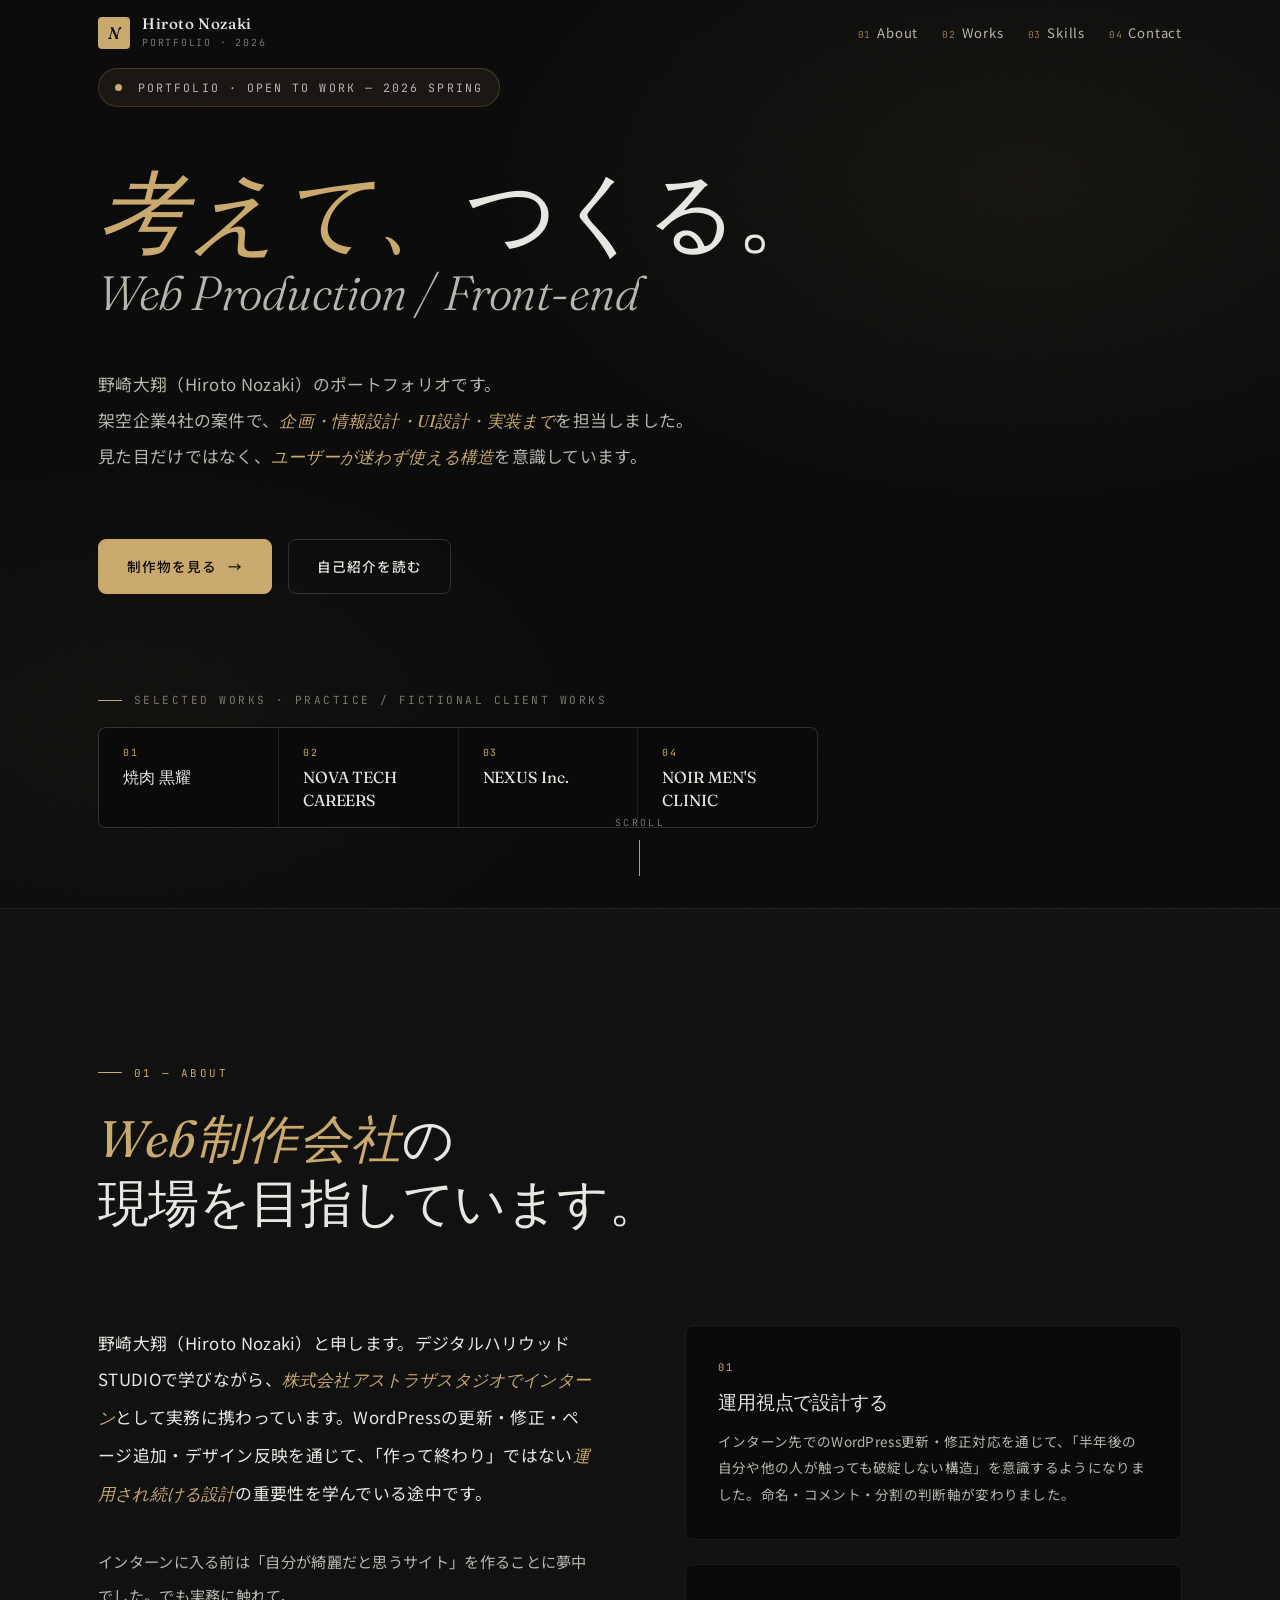
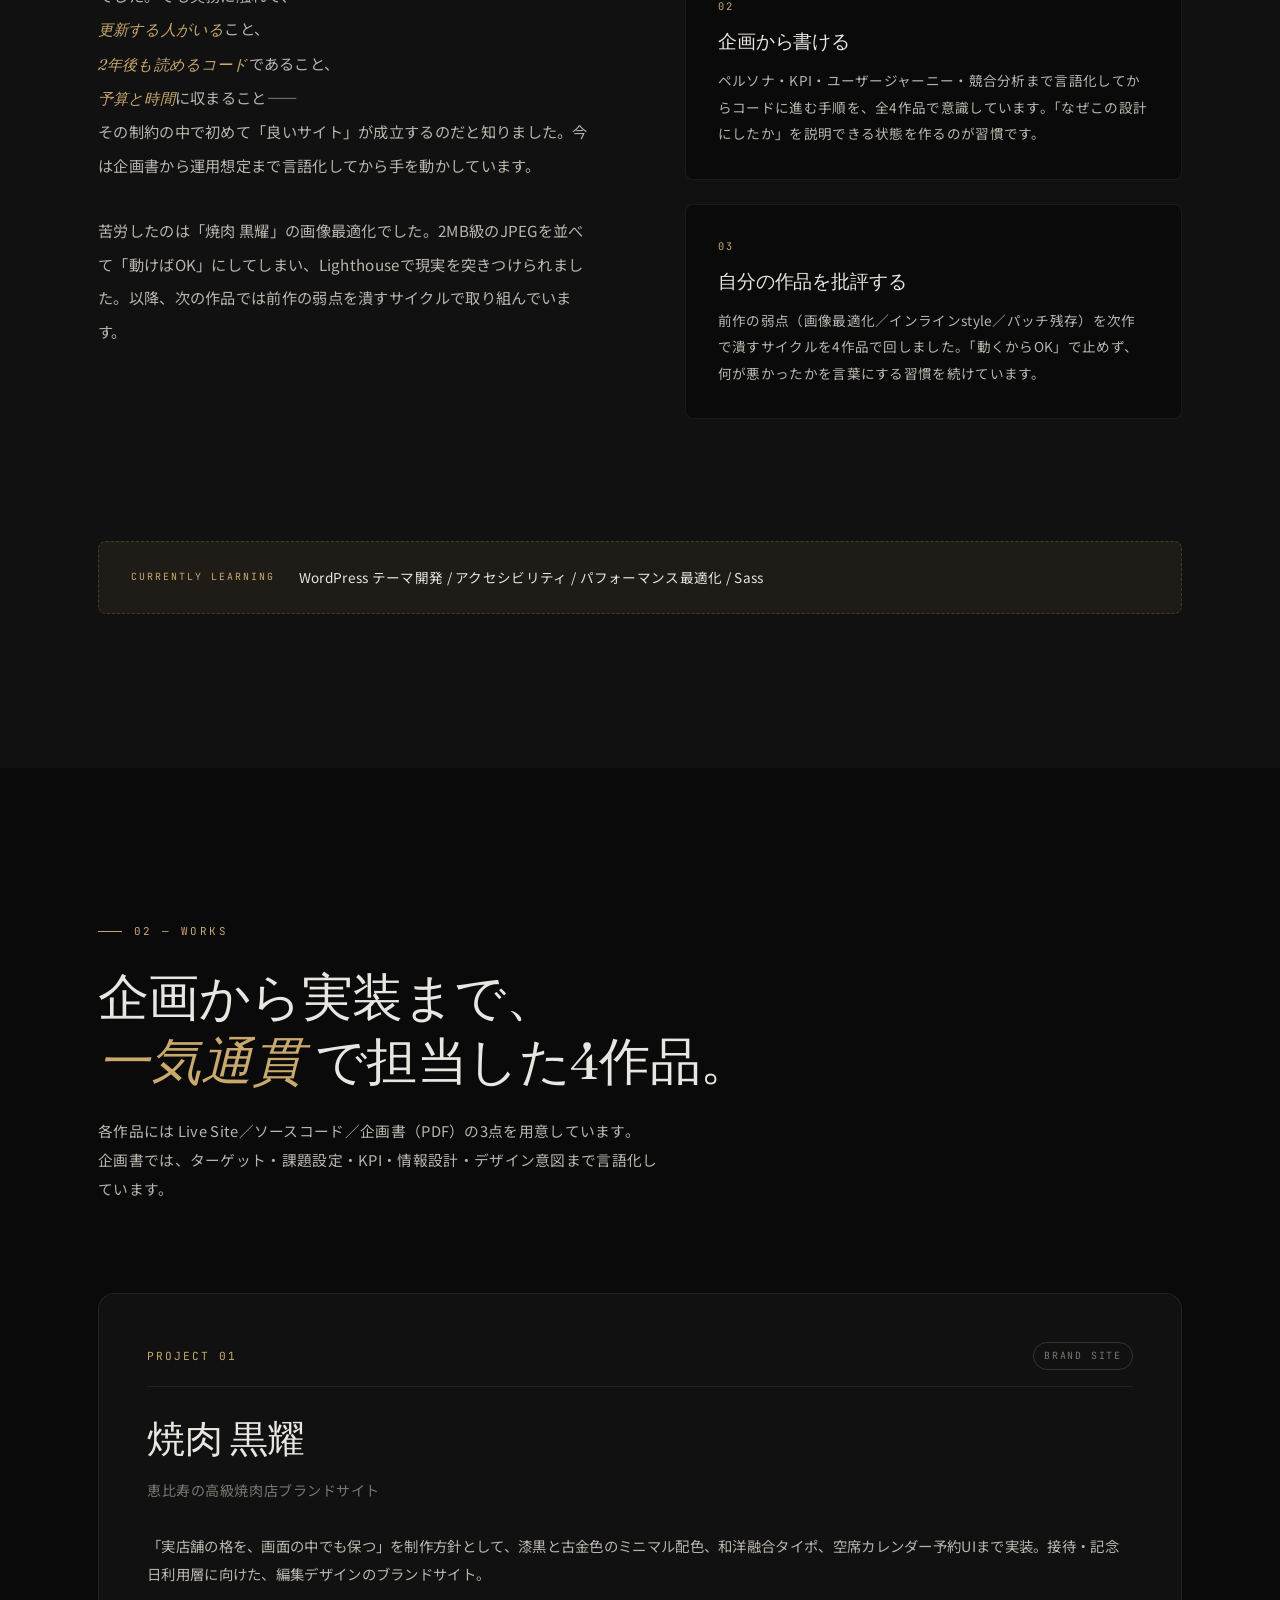
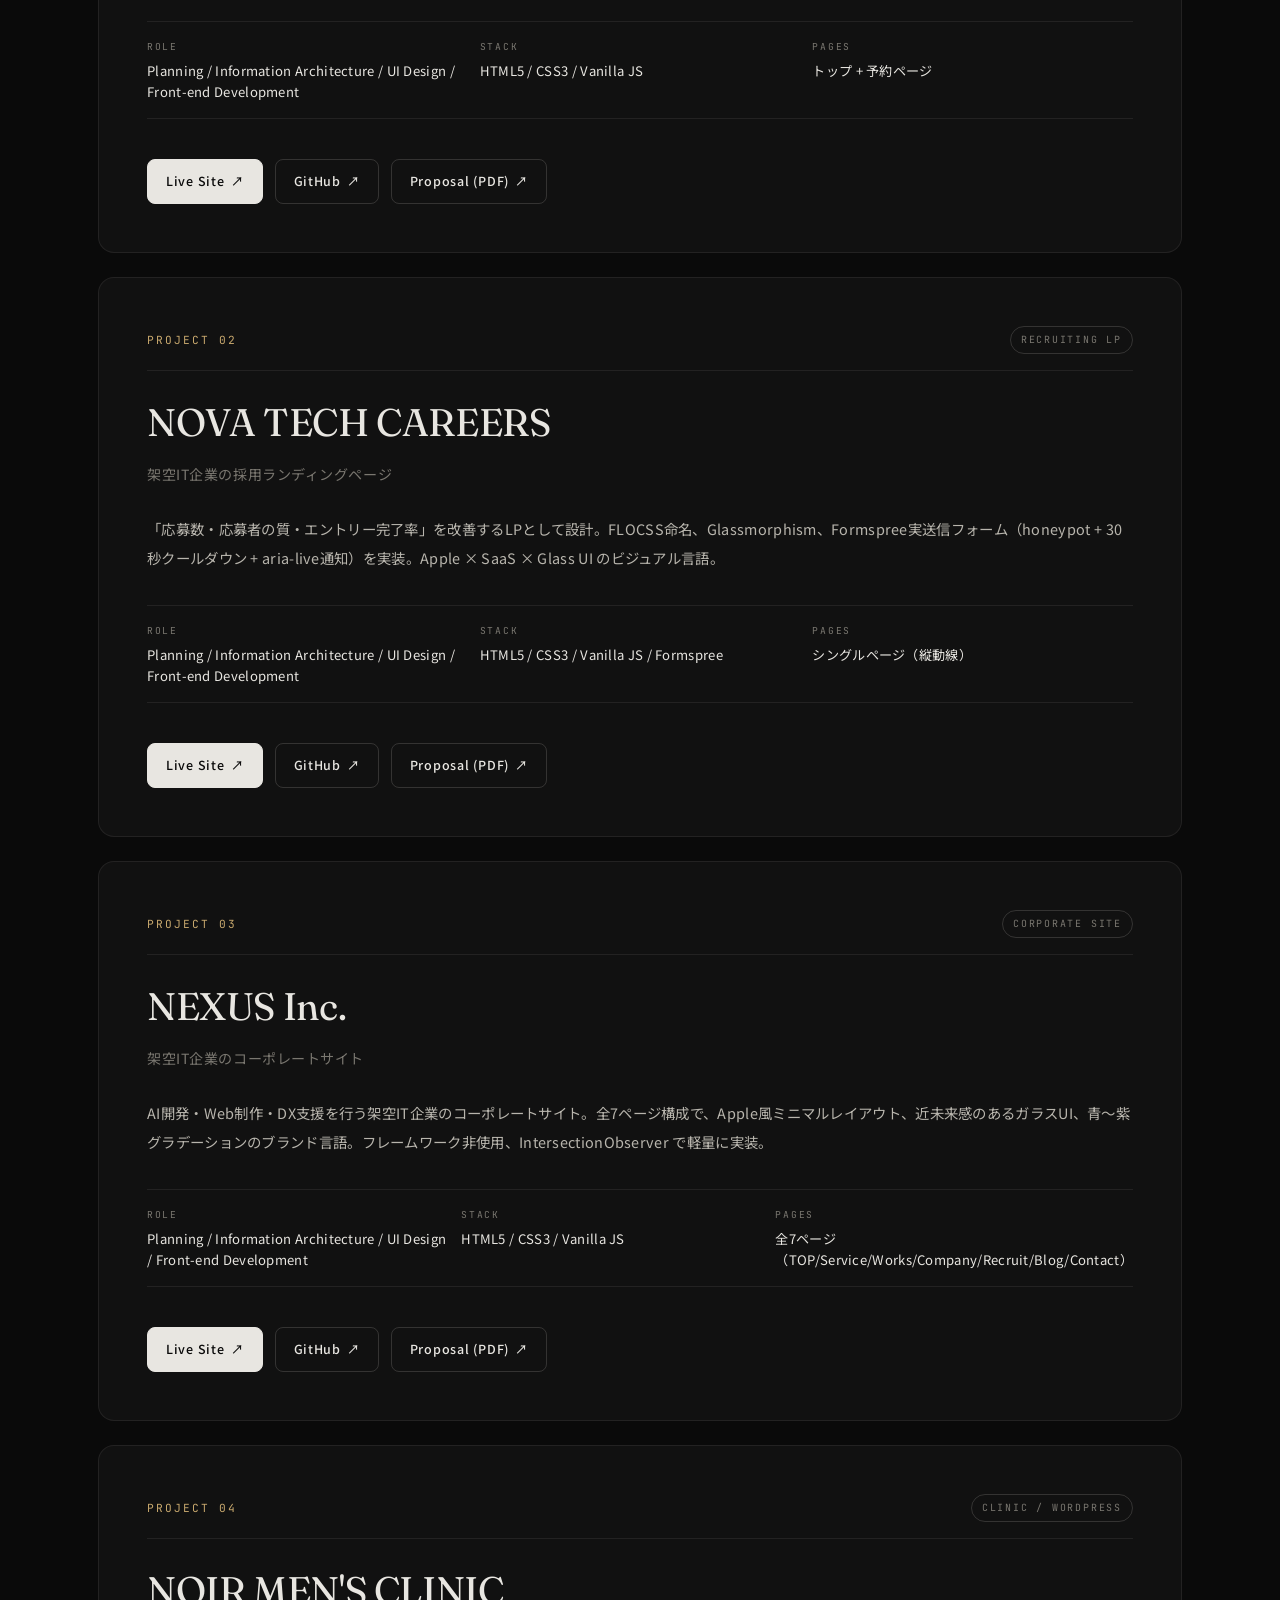
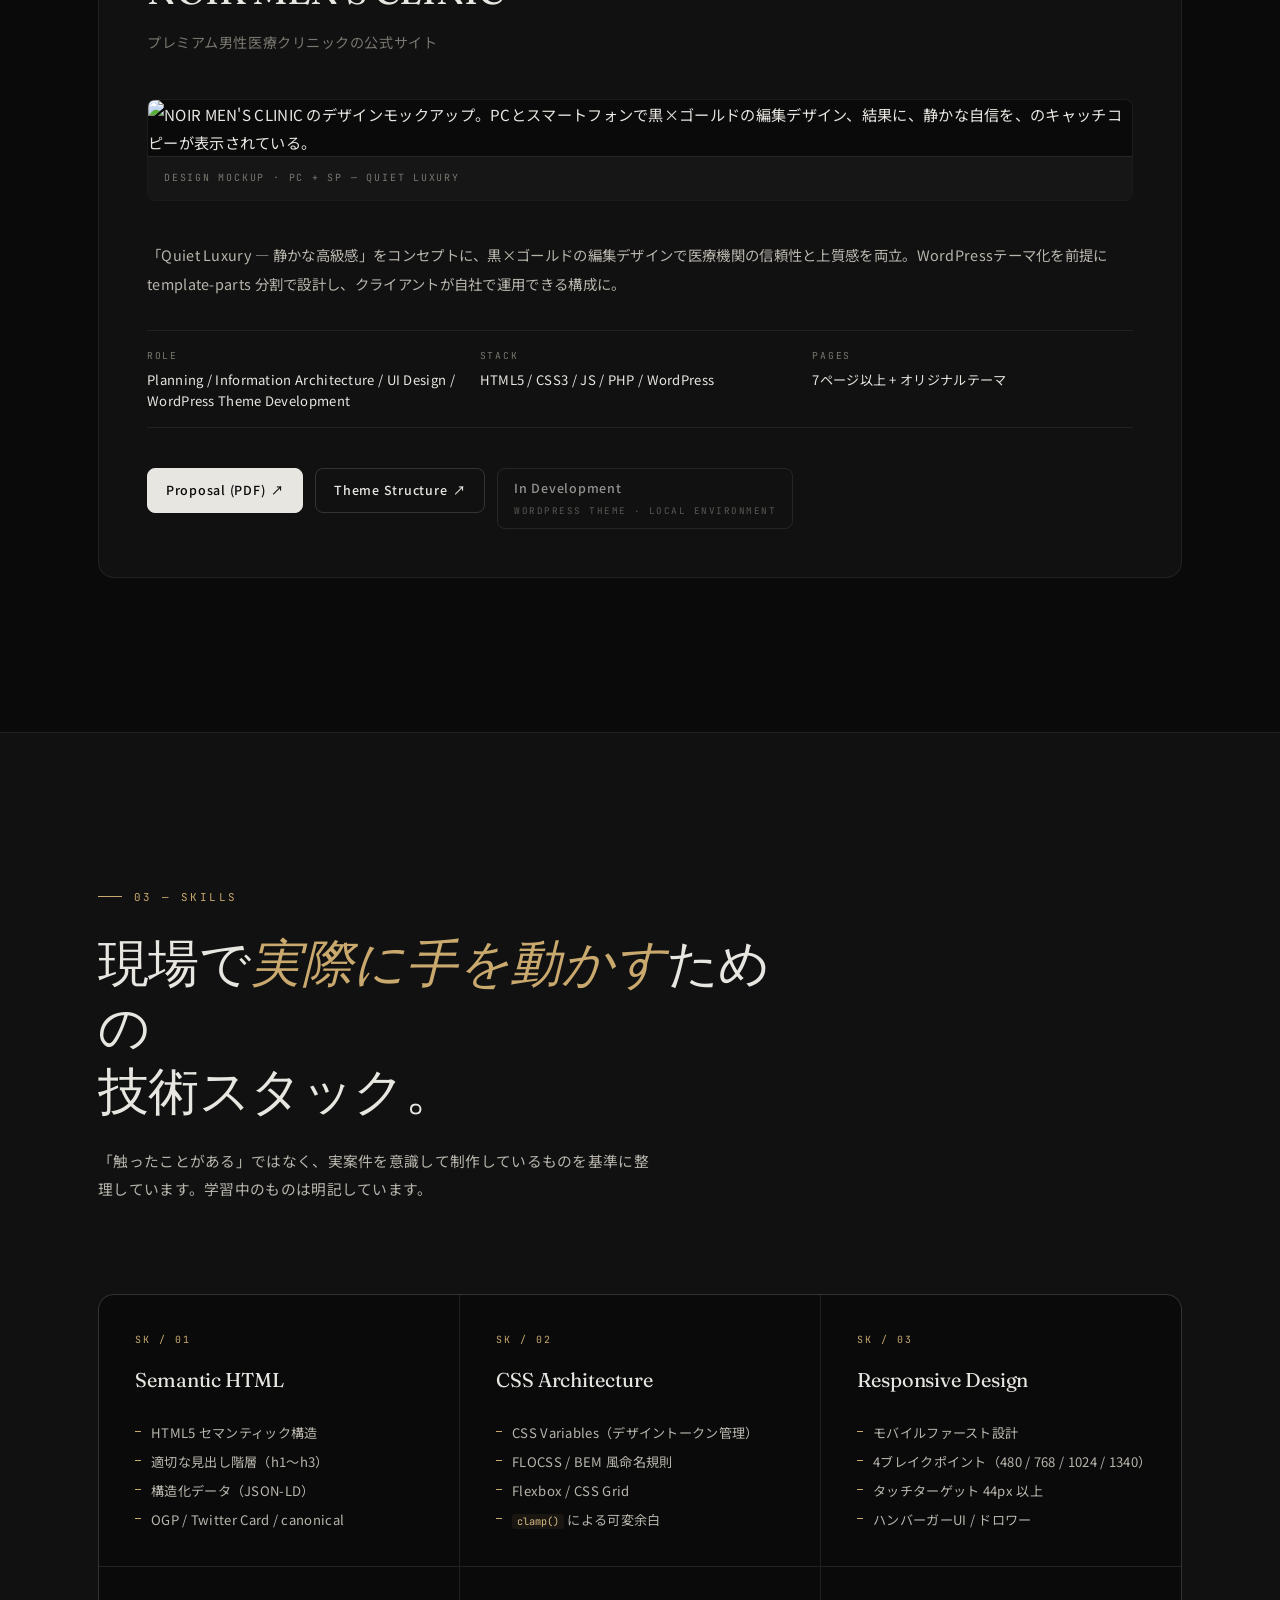
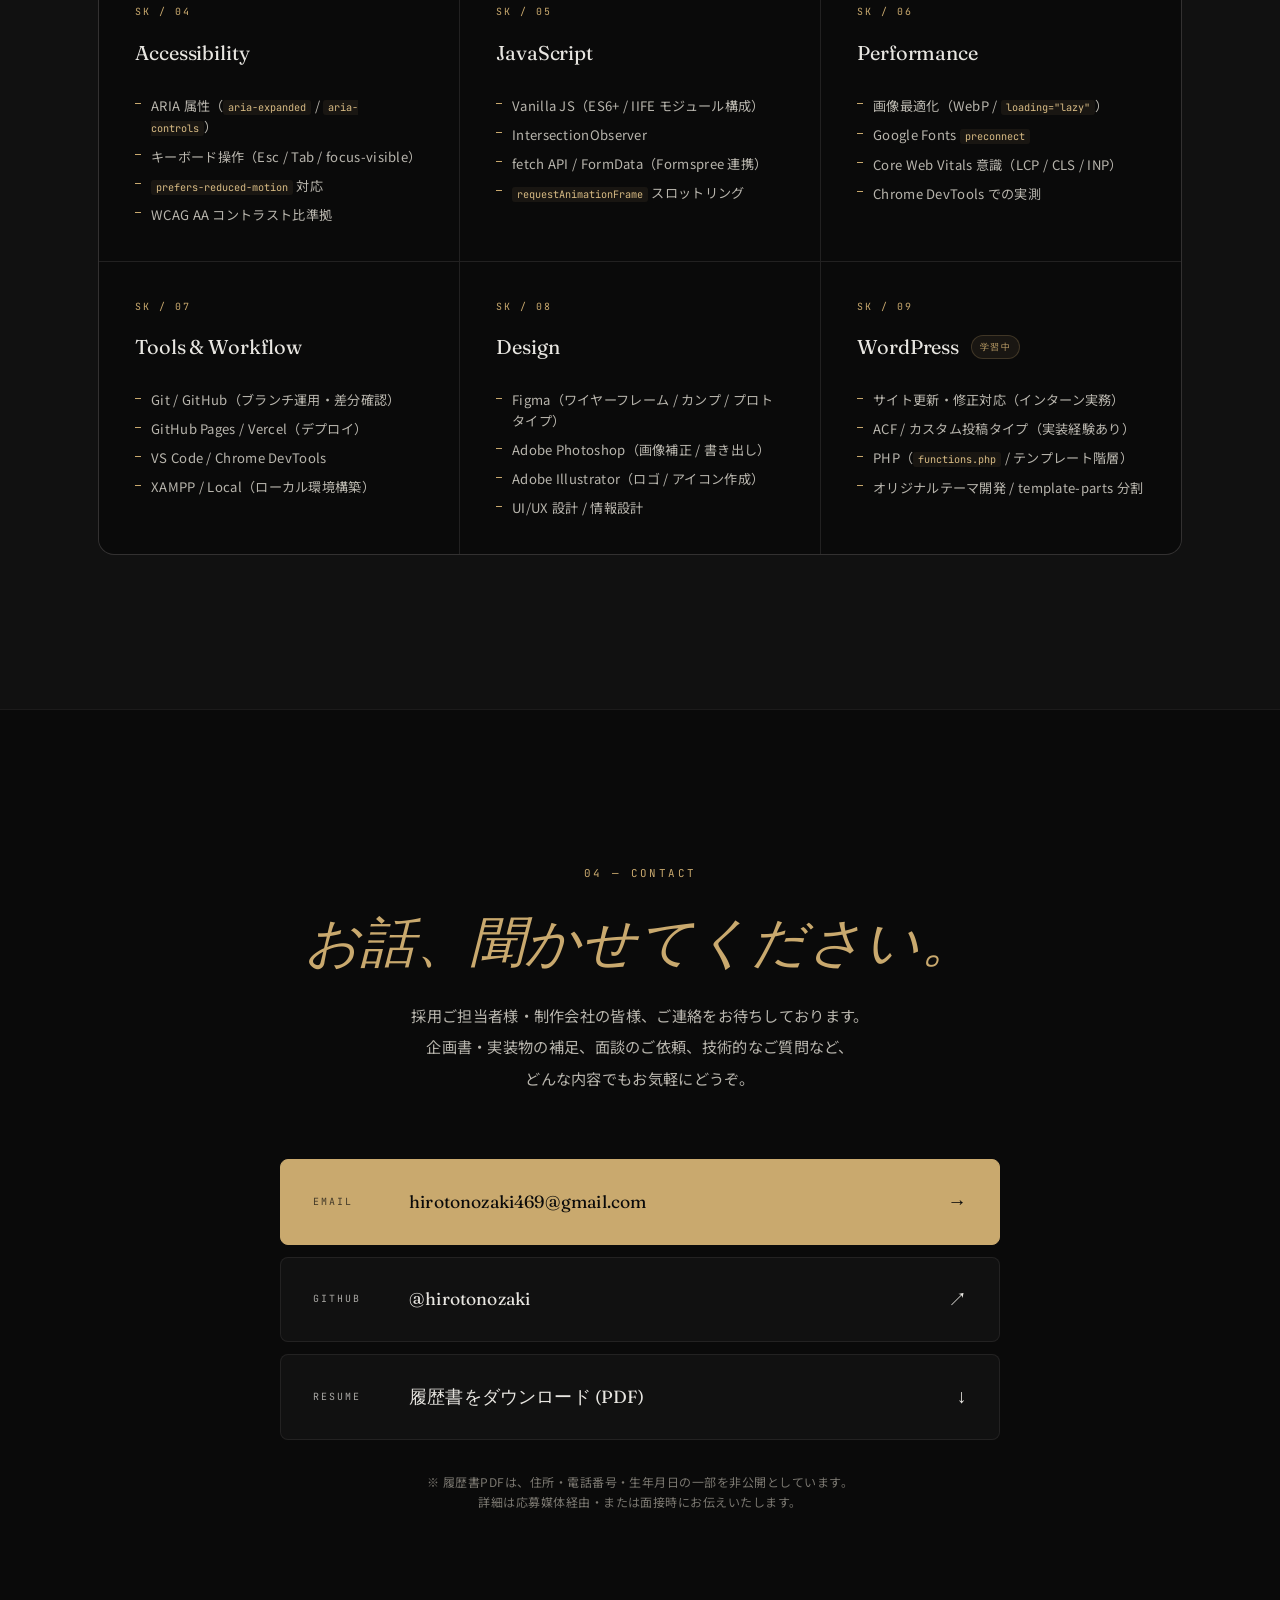
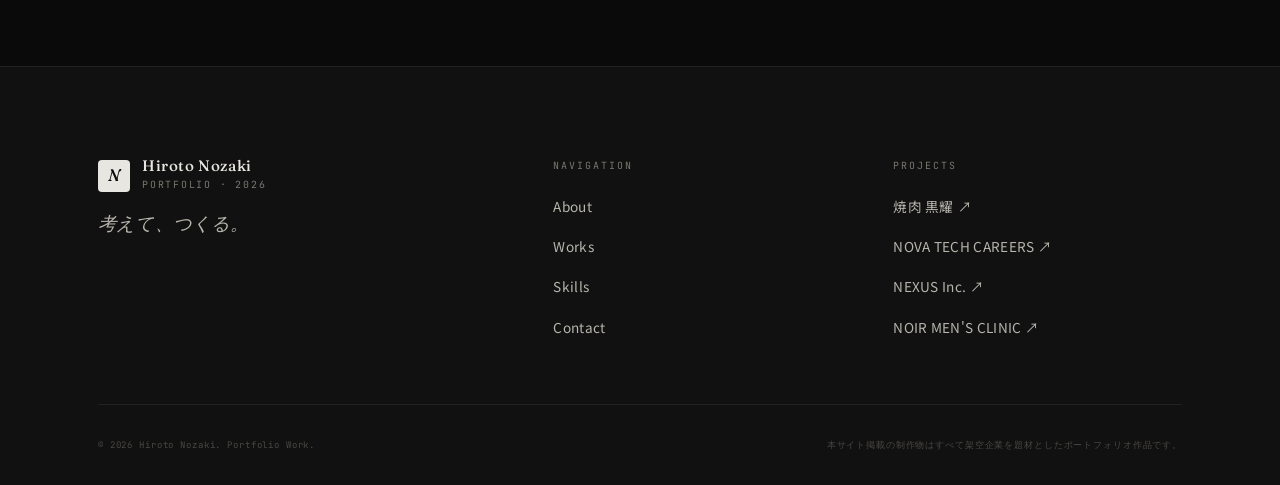
==== index.html @ f47bb2b7 "Add files via upload" ====
<!DOCTYPE html>
<html lang="ja">
<head>
  <meta charset="UTF-8">
  <meta name="viewport" content="width=device-width, initial-scale=1.0">
  <meta name="format-detection" content="telephone=no">
  <meta name="color-scheme" content="dark">

  <!-- ============================================================
       SEO
       ============================================================ -->
  <title>Hiroto Nozaki — Portfolio | Web Production / Front-end</title>
  <meta name="description" content="野崎大翔（Hiroto Nozaki）のポートフォリオサイト。Web制作・フロントエンド実装・UI/UX設計を担当。架空案件4本（焼肉 黒耀／NOVA TECH CAREERS／NEXUS Inc./NOIR MEN'S CLINIC）の企画書と実装をご覧いただけます。">
  <meta name="theme-color" content="#0a0a0a">
  <meta name="robots" content="index,follow">

  <!-- OGP -->
  <meta property="og:type" content="website">
  <meta property="og:url" content="https://hirotonozaki.github.io/">
  <meta property="og:title" content="Hiroto Nozaki — Portfolio">
  <meta property="og:description" content="架空企業4社の案件で、企画・情報設計・UIデザイン・実装まで担当したポートフォリオ。Web制作・フロントエンド職を目指しています。">
  <meta property="og:site_name" content="Hiroto Nozaki Portfolio">
  <meta property="og:locale" content="ja_JP">
  <meta property="og:image" content="https://hirotonozaki.github.io/assets/images/ogp.png">
  <meta property="og:image:secure_url" content="https://hirotonozaki.github.io/assets/images/ogp.png">
  <meta property="og:image:type" content="image/png">
  <meta property="og:image:width" content="1200">
  <meta property="og:image:height" content="630">
  <meta property="og:image:alt" content="Hiroto Nozaki — Portfolio. 考えて、つくる。Web Production / Front-end.">

  <!-- Twitter -->
  <meta name="twitter:card" content="summary_large_image">
  <meta name="twitter:title" content="Hiroto Nozaki — Portfolio">
  <meta name="twitter:description" content="架空企業4社の案件で、企画・情報設計・UIデザイン・実装まで担当したポートフォリオ。">
  <meta name="twitter:image" content="https://hirotonozaki.github.io/assets/images/ogp.png">
  <meta name="twitter:image:alt" content="Hiroto Nozaki — Portfolio. 考えて、つくる。">

  <!-- Canonical -->
  <link rel="canonical" href="https://hirotonozaki.github.io/">

  <!-- Favicon (inline SVG) -->
  <link rel="icon" type="image/svg+xml" href="data:image/svg+xml,%3Csvg xmlns='http://www.w3.org/2000/svg' viewBox='0 0 32 32'%3E%3Crect width='32' height='32' rx='6' fill='%230a0a0a'/%3E%3Ctext x='16' y='22' font-family='serif' font-size='18' font-style='italic' fill='%23c9a96e' text-anchor='middle'%3EN%3C/text%3E%3C/svg%3E">

  <!-- Fonts: Fraunces(display, variable serif) + Noto Sans JP(body) + JetBrains Mono(mono) -->
  <link rel="preconnect" href="https://fonts.googleapis.com">
  <link rel="preconnect" href="https://fonts.gstatic.com" crossorigin>
  <link href="https://fonts.googleapis.com/css2?family=Fraunces:ital,opsz,wght@0,9..144,300..600;1,9..144,300..500&family=Noto+Sans+JP:wght@400;500;700&family=JetBrains+Mono:wght@400;500&display=swap" rel="stylesheet">

  <!-- Stylesheet -->
  <link rel="stylesheet" href="./css/style.css">

  <!-- JS が無効/失敗した場合のフォールバック: reveal を即表示 -->
  <noscript>
    <style>[data-reveal]{opacity:1!important;transform:none!important;}</style>
  </noscript>

  <!-- 構造化データ (Person) -->
  <script type="application/ld+json">
  {
    "@context": "https://schema.org",
    "@type": "Person",
    "name": "野崎大翔",
    "alternateName": "Hiroto Nozaki",
    "jobTitle": "Web Production / Front-end Developer",
    "url": "https://hirotonozaki.github.io/",
    "sameAs": ["https://github.com/hirotonozaki"],
    "knowsAbout": ["HTML", "CSS", "JavaScript", "WordPress", "UI/UX Design", "Web Production"]
  }
  </script>
</head>
<body>

  <!-- スキップリンク -->
  <a class="c-skip-link" href="#main">本文へスキップ</a>

  <!-- ============================================================
       HEADER
       ============================================================ -->
  <header class="l-header" id="header">
    <div class="l-header__inner">
      <a class="c-logo" href="#hero" aria-label="トップへ">
        <span class="c-logo__mark" aria-hidden="true">N</span>
        <span class="c-logo__text">
          <span class="c-logo__name">Hiroto Nozaki</span>
          <span class="c-logo__role">Portfolio · 2026</span>
        </span>
      </a>

      <nav class="l-header__nav" aria-label="グローバルナビゲーション" id="globalNav">
        <ul class="c-nav">
          <li><a href="#about" class="c-nav__link"><span class="c-nav__num">01</span>About</a></li>
          <li><a href="#works" class="c-nav__link"><span class="c-nav__num">02</span>Works</a></li>
          <li><a href="#skills" class="c-nav__link"><span class="c-nav__num">03</span>Skills</a></li>
          <li><a href="#contact" class="c-nav__link"><span class="c-nav__num">04</span>Contact</a></li>
        </ul>
      </nav>

      <button type="button" class="c-burger" id="burger" aria-controls="globalNav" aria-expanded="false" aria-label="メニューを開く">
        <span class="c-burger__line"></span>
        <span class="c-burger__line"></span>
      </button>
    </div>
  </header>

  <main id="main">

    <!-- ============================================================
         HERO
         ============================================================ -->
    <section class="p-hero" id="hero" aria-labelledby="heroHeading">
      <div class="p-hero__bg" aria-hidden="true">
        <div class="p-hero__noise"></div>
      </div>

      <div class="l-container p-hero__inner">
        <p class="p-hero__eyebrow" data-reveal>
          <span class="c-pulse" aria-hidden="true"></span>
          Portfolio · Open to Work — 2026 Spring
        </p>

        <h1 class="p-hero__heading" id="heroHeading">
          <span class="p-hero__line" data-reveal data-reveal-delay="1">
            <em>考えて、</em>つくる。
          </span>
          <span class="p-hero__line p-hero__line--sub" data-reveal data-reveal-delay="2">
            Web Production / Front-end
          </span>
        </h1>

        <p class="p-hero__lead" data-reveal data-reveal-delay="3">
          野崎大翔（Hiroto Nozaki）のポートフォリオです。<br>
          架空企業4社の案件で、<em>企画・情報設計・UI設計・実装まで</em>を担当しました。<br>
          見た目だけではなく、<em>ユーザーが迷わず使える構造</em>を意識しています。
        </p>

        <div class="p-hero__cta" data-reveal data-reveal-delay="4">
          <a href="#works" class="c-btn c-btn--primary">
            制作物を見る
            <span class="c-btn__arrow" aria-hidden="true">→</span>
          </a>
          <a href="#about" class="c-btn c-btn--ghost">
            自己紹介を読む
          </a>
        </div>

        <dl class="p-hero__selected" data-reveal data-reveal-delay="5" aria-label="Selected Works">
          <p class="p-hero__selected-label">
            <span class="p-hero__selected-label-line" aria-hidden="true"></span>
            Selected Works · Practice / Fictional Client Works
          </p>
          <div class="p-hero__selected-list">
            <div class="p-hero__selected-item">
              <dt>01</dt><dd>焼肉 黒耀</dd>
            </div>
            <div class="p-hero__selected-item">
              <dt>02</dt><dd>NOVA TECH CAREERS</dd>
            </div>
            <div class="p-hero__selected-item">
              <dt>03</dt><dd>NEXUS Inc.</dd>
            </div>
            <div class="p-hero__selected-item">
              <dt>04</dt><dd>NOIR MEN'S CLINIC</dd>
            </div>
          </div>
        </dl>
      </div>

      <a href="#about" class="p-hero__scroll" aria-label="次のセクションへスクロール">
        <span class="p-hero__scroll-text">Scroll</span>
        <span class="p-hero__scroll-line" aria-hidden="true"></span>
      </a>
    </section>


    <!-- ============================================================
         ABOUT
         ============================================================ -->
    <section class="p-section p-about" id="about" aria-labelledby="aboutHeading">
      <div class="l-container">
        <header class="c-section-head" data-reveal>
          <p class="c-section-head__label">01 — About</p>
          <h2 class="c-section-head__title" id="aboutHeading">
            <em>Web制作会社</em>の<br>現場を目指しています。
          </h2>
        </header>

        <div class="p-about__grid">
          <div class="p-about__lead" data-reveal>
            <p>
              野崎大翔（Hiroto Nozaki）と申します。デジタルハリウッドSTUDIOで学びながら、<em>株式会社アストラザスタジオでインターン</em>として実務に携わっています。WordPressの更新・修正・ページ追加・デザイン反映を通じて、「作って終わり」ではない<em>運用され続ける設計</em>の重要性を学んでいる途中です。
            </p>
            <p>
              インターンに入る前は「自分が綺麗だと思うサイト」を作ることに夢中でした。でも実務に触れて、<br>
              <em>更新する人がいる</em>こと、<br>
              <em>2年後も読めるコード</em>であること、<br>
              <em>予算と時間</em>に収まること——<br>
              その制約の中で初めて「良いサイト」が成立するのだと知りました。今は企画書から運用想定まで言語化してから手を動かしています。
            </p>
            <p>
              苦労したのは「焼肉 黒耀」の画像最適化でした。2MB級のJPEGを並べて「動けばOK」にしてしまい、Lighthouseで現実を突きつけられました。以降、次の作品では前作の弱点を潰すサイクルで取り組んでいます。
            </p>
          </div>

          <ul class="p-about__strengths" aria-label="3つの強み">
            <li class="p-about__strength" data-reveal data-reveal-delay="1">
              <p class="p-about__strength-num">01</p>
              <h3 class="p-about__strength-title">運用視点で設計する</h3>
              <p class="p-about__strength-body">インターン先でのWordPress更新・修正対応を通じて、「半年後の自分や他の人が触っても破綻しない構造」を意識するようになりました。命名・コメント・分割の判断軸が変わりました。</p>
            </li>
            <li class="p-about__strength" data-reveal data-reveal-delay="2">
              <p class="p-about__strength-num">02</p>
              <h3 class="p-about__strength-title">企画から書ける</h3>
              <p class="p-about__strength-body">ペルソナ・KPI・ユーザージャーニー・競合分析まで言語化してからコードに進む手順を、全4作品で意識しています。「なぜこの設計にしたか」を説明できる状態を作るのが習慣です。</p>
            </li>
            <li class="p-about__strength" data-reveal data-reveal-delay="3">
              <p class="p-about__strength-num">03</p>
              <h3 class="p-about__strength-title">自分の作品を批評する</h3>
              <p class="p-about__strength-body">前作の弱点（画像最適化／インラインstyle／パッチ残存）を次作で潰すサイクルを4作品で回しました。「動くからOK」で止めず、何が悪かったかを言葉にする習慣を続けています。</p>
            </li>
          </ul>

          <p class="p-about__learning" data-reveal data-reveal-delay="4">
            <span class="p-about__learning-label">Currently Learning</span>
            <span class="p-about__learning-body">WordPress テーマ開発 / アクセシビリティ / パフォーマンス最適化 / Sass</span>
          </p>
        </div>
      </div>
    </section>


    <!-- ============================================================
         WORKS
         ============================================================ -->
    <section class="p-section p-works" id="works" aria-labelledby="worksHeading">
      <div class="l-container">
        <header class="c-section-head" data-reveal>
          <p class="c-section-head__label">02 — Works</p>
          <h2 class="c-section-head__title" id="worksHeading">
            企画から実装まで、<br><em>一気通貫</em> で担当した4作品。
          </h2>
          <p class="c-section-head__desc">
            各作品には Live Site／ソースコード／企画書（PDF）の3点を用意しています。
            企画書では、ターゲット・課題設定・KPI・情報設計・デザイン意図まで言語化しています。
          </p>
        </header>

        <ul class="p-works__list">

          <!-- 作品 01 -->
          <li class="p-works__item" data-reveal>
            <article class="c-work">
              <div class="c-work__head">
                <p class="c-work__num">Project 01</p>
                <span class="c-work__category">Brand Site</span>
              </div>
              <h3 class="c-work__title">焼肉 黒耀</h3>
              <p class="c-work__subtitle">恵比寿の高級焼肉店ブランドサイト</p>
              <p class="c-work__body">
                「実店舗の格を、画面の中でも保つ」を制作方針として、漆黒と古金色のミニマル配色、和洋融合タイポ、空席カレンダー予約UIまで実装。接待・記念日利用層に向けた、編集デザインのブランドサイト。
              </p>
              <dl class="c-work__meta">
                <div><dt>Role</dt><dd>Planning / Information Architecture / UI Design / Front-end Development</dd></div>
                <div><dt>Stack</dt><dd>HTML5 / CSS3 / Vanilla JS</dd></div>
                <div><dt>Pages</dt><dd>トップ + 予約ページ</dd></div>
              </dl>
              <ul class="c-work__links">
                <li><a href="https://hirotonozaki.github.io/yakiniku-kokuyou/" class="c-work__link c-work__link--primary" target="_blank" rel="noopener noreferrer">Live Site<span aria-hidden="true">↗</span></a></li>
                <li><a href="https://github.com/hirotonozaki/yakiniku-kokuyou" class="c-work__link" target="_blank" rel="noopener noreferrer">GitHub<span aria-hidden="true">↗</span></a></li>
                <li><a href="./assets/pdf/yakiniku-kokuyou-proposal.pdf" class="c-work__link" target="_blank" rel="noopener noreferrer">Proposal (PDF)<span aria-hidden="true">↗</span></a></li>
              </ul>
            </article>
          </li>

          <!-- 作品 02 -->
          <li class="p-works__item" data-reveal data-reveal-delay="1">
            <article class="c-work">
              <div class="c-work__head">
                <p class="c-work__num">Project 02</p>
                <span class="c-work__category">Recruiting LP</span>
              </div>
              <h3 class="c-work__title">NOVA TECH CAREERS</h3>
              <p class="c-work__subtitle">架空IT企業の採用ランディングページ</p>
              <p class="c-work__body">
                「応募数・応募者の質・エントリー完了率」を改善するLPとして設計。FLOCSS命名、Glassmorphism、Formspree実送信フォーム（honeypot + 30秒クールダウン + aria-live通知）を実装。Apple × SaaS × Glass UI のビジュアル言語。
              </p>
              <dl class="c-work__meta">
                <div><dt>Role</dt><dd>Planning / Information Architecture / UI Design / Front-end Development</dd></div>
                <div><dt>Stack</dt><dd>HTML5 / CSS3 / Vanilla JS / Formspree</dd></div>
                <div><dt>Pages</dt><dd>シングルページ（縦動線）</dd></div>
              </dl>
              <ul class="c-work__links">
                <li><a href="https://hirotonozaki.github.io/nova-tech-careers/" class="c-work__link c-work__link--primary" target="_blank" rel="noopener noreferrer">Live Site<span aria-hidden="true">↗</span></a></li>
                <li><a href="https://github.com/hirotonozaki/nova-tech-careers" class="c-work__link" target="_blank" rel="noopener noreferrer">GitHub<span aria-hidden="true">↗</span></a></li>
                <li><a href="./assets/pdf/nova-tech-careers-proposal.pdf" class="c-work__link" target="_blank" rel="noopener noreferrer">Proposal (PDF)<span aria-hidden="true">↗</span></a></li>
              </ul>
            </article>
          </li>

          <!-- 作品 03 -->
          <li class="p-works__item" data-reveal data-reveal-delay="2">
            <article class="c-work">
              <div class="c-work__head">
                <p class="c-work__num">Project 03</p>
                <span class="c-work__category">Corporate Site</span>
              </div>
              <h3 class="c-work__title">NEXUS Inc.</h3>
              <p class="c-work__subtitle">架空IT企業のコーポレートサイト</p>
              <p class="c-work__body">
                AI開発・Web制作・DX支援を行う架空IT企業のコーポレートサイト。全7ページ構成で、Apple風ミニマルレイアウト、近未来感のあるガラスUI、青〜紫グラデーションのブランド言語。フレームワーク非使用、IntersectionObserver で軽量に実装。
              </p>
              <dl class="c-work__meta">
                <div><dt>Role</dt><dd>Planning / Information Architecture / UI Design / Front-end Development</dd></div>
                <div><dt>Stack</dt><dd>HTML5 / CSS3 / Vanilla JS</dd></div>
                <div><dt>Pages</dt><dd>全7ページ（TOP/Service/Works/Company/Recruit/Blog/Contact）</dd></div>
              </dl>
              <ul class="c-work__links">
                <li><a href="https://hirotonozaki.github.io/nexus-portfolio-site/" class="c-work__link c-work__link--primary" target="_blank" rel="noopener noreferrer">Live Site<span aria-hidden="true">↗</span></a></li>
                <li><a href="https://github.com/hirotonozaki/nexus-portfolio-site" class="c-work__link" target="_blank" rel="noopener noreferrer">GitHub<span aria-hidden="true">↗</span></a></li>
                <li><a href="./assets/pdf/nexus-proposal.pdf" class="c-work__link" target="_blank" rel="noopener noreferrer">Proposal (PDF)<span aria-hidden="true">↗</span></a></li>
              </ul>
            </article>
          </li>

          <!-- 作品 04 -->
          <li class="p-works__item" data-reveal data-reveal-delay="3">
            <article class="c-work">
              <div class="c-work__head">
                <p class="c-work__num">Project 04</p>
                <span class="c-work__category">Clinic / WordPress</span>
              </div>
              <h3 class="c-work__title">NOIR MEN'S CLINIC</h3>
              <p class="c-work__subtitle">プレミアム男性医療クリニックの公式サイト</p>

              <figure class="c-work__visual" aria-label="NOIR MEN'S CLINIC デザインモックアップ">
                <img src="./assets/images/noir-mockup.svg" alt="NOIR MEN'S CLINIC のデザインモックアップ。PCとスマートフォンで黒×ゴールドの編集デザイン、結果に、静かな自信を、のキャッチコピーが表示されている。" loading="lazy">
                <figcaption>Design Mockup · PC + SP — Quiet Luxury</figcaption>
              </figure>

              <p class="c-work__body">
                「Quiet Luxury — 静かな高級感」をコンセプトに、黒×ゴールドの編集デザインで医療機関の信頼性と上質感を両立。WordPressテーマ化を前提に template-parts 分割で設計し、クライアントが自社で運用できる構成に。
              </p>
              <dl class="c-work__meta">
                <div><dt>Role</dt><dd>Planning / Information Architecture / UI Design / WordPress Theme Development</dd></div>
                <div><dt>Stack</dt><dd>HTML5 / CSS3 / JS / PHP / WordPress</dd></div>
                <div><dt>Pages</dt><dd>7ページ以上 + オリジナルテーマ</dd></div>
              </dl>
              <ul class="c-work__links">
                <li><a href="./assets/pdf/noir-mens-clinic-proposal.pdf" class="c-work__link c-work__link--primary" target="_blank" rel="noopener noreferrer">Proposal (PDF)<span aria-hidden="true">↗</span></a></li>
                <li><a href="./assets/images/noir-wp-structure.svg" class="c-work__link" target="_blank" rel="noopener noreferrer">Theme Structure<span aria-hidden="true">↗</span></a></li>
                <li><span class="c-work__link c-work__link--static">In Development<span class="c-work__link-note">WordPress Theme · Local Environment</span></span></li>
              </ul>
            </article>
          </li>

        </ul>
      </div>
    </section>


    <!-- ============================================================
         SKILLS
         ============================================================ -->
    <section class="p-section p-skills" id="skills" aria-labelledby="skillsHeading">
      <div class="l-container">
        <header class="c-section-head" data-reveal>
          <p class="c-section-head__label">03 — Skills</p>
          <h2 class="c-section-head__title" id="skillsHeading">
            現場で<em>実際に手を動かす</em>ための<br>技術スタック。
          </h2>
          <p class="c-section-head__desc">
            「触ったことがある」ではなく、実案件を意識して制作しているものを基準に整理しています。学習中のものは明記しています。
          </p>
        </header>

        <div class="p-skills__grid">

          <div class="c-skill-card" data-reveal data-reveal-delay="1">
            <p class="c-skill-card__num">SK / 01</p>
            <h3 class="c-skill-card__title">Semantic HTML</h3>
            <ul class="c-skill-card__list">
              <li>HTML5 セマンティック構造</li>
              <li>適切な見出し階層（h1〜h3）</li>
              <li>構造化データ（JSON-LD）</li>
              <li>OGP / Twitter Card / canonical</li>
            </ul>
          </div>

          <div class="c-skill-card" data-reveal data-reveal-delay="2">
            <p class="c-skill-card__num">SK / 02</p>
            <h3 class="c-skill-card__title">CSS Architecture</h3>
            <ul class="c-skill-card__list">
              <li>CSS Variables（デザイントークン管理）</li>
              <li>FLOCSS / BEM 風命名規則</li>
              <li>Flexbox / CSS Grid</li>
              <li><code>clamp()</code> による可変余白</li>
            </ul>
          </div>

          <div class="c-skill-card" data-reveal data-reveal-delay="3">
            <p class="c-skill-card__num">SK / 03</p>
            <h3 class="c-skill-card__title">Responsive Design</h3>
            <ul class="c-skill-card__list">
              <li>モバイルファースト設計</li>
              <li>4ブレイクポイント（480 / 768 / 1024 / 1340）</li>
              <li>タッチターゲット 44px 以上</li>
              <li>ハンバーガーUI / ドロワー</li>
            </ul>
          </div>

          <div class="c-skill-card" data-reveal data-reveal-delay="4">
            <p class="c-skill-card__num">SK / 04</p>
            <h3 class="c-skill-card__title">Accessibility</h3>
            <ul class="c-skill-card__list">
              <li>ARIA 属性（<code>aria-expanded</code> / <code>aria-controls</code>）</li>
              <li>キーボード操作（Esc / Tab / focus-visible）</li>
              <li><code>prefers-reduced-motion</code> 対応</li>
              <li>WCAG AA コントラスト比準拠</li>
            </ul>
          </div>

          <div class="c-skill-card" data-reveal data-reveal-delay="5">
            <p class="c-skill-card__num">SK / 05</p>
            <h3 class="c-skill-card__title">JavaScript</h3>
            <ul class="c-skill-card__list">
              <li>Vanilla JS（ES6+ / IIFE モジュール構成）</li>
              <li>IntersectionObserver</li>
              <li>fetch API / FormData（Formspree 連携）</li>
              <li><code>requestAnimationFrame</code> スロットリング</li>
            </ul>
          </div>

          <div class="c-skill-card" data-reveal data-reveal-delay="6">
            <p class="c-skill-card__num">SK / 06</p>
            <h3 class="c-skill-card__title">Performance</h3>
            <ul class="c-skill-card__list">
              <li>画像最適化（WebP / <code>loading="lazy"</code>）</li>
              <li>Google Fonts <code>preconnect</code></li>
              <li>Core Web Vitals 意識（LCP / CLS / INP）</li>
              <li>Chrome DevTools での実測</li>
            </ul>
          </div>

          <div class="c-skill-card" data-reveal data-reveal-delay="7">
            <p class="c-skill-card__num">SK / 07</p>
            <h3 class="c-skill-card__title">Tools &amp; Workflow</h3>
            <ul class="c-skill-card__list">
              <li>Git / GitHub（ブランチ運用・差分確認）</li>
              <li>GitHub Pages / Vercel（デプロイ）</li>
              <li>VS Code / Chrome DevTools</li>
              <li>XAMPP / Local（ローカル環境構築）</li>
            </ul>
          </div>

          <div class="c-skill-card" data-reveal data-reveal-delay="8">
            <p class="c-skill-card__num">SK / 08</p>
            <h3 class="c-skill-card__title">Design</h3>
            <ul class="c-skill-card__list">
              <li>Figma（ワイヤーフレーム / カンプ / プロトタイプ）</li>
              <li>Adobe Photoshop（画像補正 / 書き出し）</li>
              <li>Adobe Illustrator（ロゴ / アイコン作成）</li>
              <li>UI/UX 設計 / 情報設計</li>
            </ul>
          </div>

          <div class="c-skill-card c-skill-card--learning" data-reveal data-reveal-delay="9">
            <p class="c-skill-card__num">SK / 09</p>
            <h3 class="c-skill-card__title">
              WordPress
              <span class="c-skill-card__badge">学習中</span>
            </h3>
            <ul class="c-skill-card__list">
              <li>サイト更新・修正対応（インターン実務）</li>
              <li>ACF / カスタム投稿タイプ（実装経験あり）</li>
              <li>PHP（<code>functions.php</code> / テンプレート階層）</li>
              <li>オリジナルテーマ開発 / template-parts 分割</li>
            </ul>
          </div>

        </div>
      </div>
    </section>


    <!-- ============================================================
         CONTACT
         ============================================================ -->
    <section class="p-section p-contact" id="contact" aria-labelledby="contactHeading">
      <div class="l-container">
        <div class="p-contact__inner" data-reveal>
          <p class="c-section-head__label">04 — Contact</p>
          <h2 class="p-contact__title" id="contactHeading">
            <em>お話、聞かせてください。</em>
          </h2>
          <p class="p-contact__desc">
            採用ご担当者様・制作会社の皆様、ご連絡をお待ちしております。<br>
            企画書・実装物の補足、面談のご依頼、技術的なご質問など、<br>
            どんな内容でもお気軽にどうぞ。
          </p>

          <ul class="p-contact__links">
            <li>
              <a href="mailto:hirotonozaki469@gmail.com" class="p-contact__link p-contact__link--primary">
                <span class="p-contact__link-label">Email</span>
                <span class="p-contact__link-value">hirotonozaki469@gmail.com</span>
                <span class="p-contact__link-arrow" aria-hidden="true">→</span>
              </a>
            </li>
            <li>
              <a href="https://github.com/hirotonozaki" target="_blank" rel="noopener noreferrer" class="p-contact__link">
                <span class="p-contact__link-label">GitHub</span>
                <span class="p-contact__link-value">@hirotonozaki</span>
                <span class="p-contact__link-arrow" aria-hidden="true">↗</span>
              </a>
            </li>
            <li>
              <a href="./assets/pdf/resume.pdf" target="_blank" rel="noopener noreferrer" class="p-contact__link" download>
                <span class="p-contact__link-label">Resume</span>
                <span class="p-contact__link-value">履歴書をダウンロード (PDF)</span>
                <span class="p-contact__link-arrow" aria-hidden="true">↓</span>
              </a>
            </li>
          </ul>

          <p class="p-contact__note">
            ※ 履歴書PDFは、住所・電話番号・生年月日の一部を非公開としています。<br>
            詳細は応募媒体経由・または面接時にお伝えいたします。
          </p>
        </div>
      </div>
    </section>

  </main>


  <!-- ============================================================
       FOOTER
       ============================================================ -->
  <footer class="l-footer">
    <div class="l-container">
      <div class="l-footer__top">
        <div class="l-footer__brand">
          <a class="c-logo c-logo--footer" href="#hero" aria-label="トップへ">
            <span class="c-logo__mark" aria-hidden="true">N</span>
            <span class="c-logo__text">
              <span class="c-logo__name">Hiroto Nozaki</span>
              <span class="c-logo__role">Portfolio · 2026</span>
            </span>
          </a>
          <p class="l-footer__tagline">考えて、つくる。</p>
        </div>

        <nav class="l-footer__nav" aria-label="フッターナビゲーション">
          <p class="l-footer__nav-label">Navigation</p>
          <ul>
            <li><a href="#about">About</a></li>
            <li><a href="#works">Works</a></li>
            <li><a href="#skills">Skills</a></li>
            <li><a href="#contact">Contact</a></li>
          </ul>
        </nav>

        <nav class="l-footer__nav" aria-label="制作物リンク">
          <p class="l-footer__nav-label">Projects</p>
          <ul>
            <li><a href="https://hirotonozaki.github.io/yakiniku-kokuyou/" target="_blank" rel="noopener noreferrer">焼肉 黒耀<span aria-hidden="true">↗</span></a></li>
            <li><a href="https://hirotonozaki.github.io/nova-tech-careers/" target="_blank" rel="noopener noreferrer">NOVA TECH CAREERS<span aria-hidden="true">↗</span></a></li>
            <li><a href="https://hirotonozaki.github.io/nexus-portfolio-site/" target="_blank" rel="noopener noreferrer">NEXUS Inc.<span aria-hidden="true">↗</span></a></li>
            <li><a href="./assets/pdf/noir-mens-clinic-proposal.pdf" target="_blank" rel="noopener noreferrer">NOIR MEN'S CLINIC<span aria-hidden="true">↗</span></a></li>
          </ul>
        </nav>
      </div>

      <div class="l-footer__bottom">
        <small>© <span data-current-year>2026</span> Hiroto Nozaki. Portfolio Work.</small>
        <small class="l-footer__note">本サイト掲載の制作物はすべて架空企業を題材としたポートフォリオ作品です。</small>
      </div>
    </div>
  </footer>

  <!-- Back to top -->
  <a href="#hero" class="c-to-top" id="toTop" aria-label="ページトップへ戻る">
    <svg width="14" height="14" viewBox="0 0 24 24" fill="none" stroke="currentColor" stroke-width="2" aria-hidden="true">
      <path d="m6 14 6-6 6 6"/>
    </svg>
  </a>

  <script src="./js/script.js" defer></script>
</body>
</html>
---- css/style.css ----
@charset "UTF-8";

/* ============================================================
   Hiroto Nozaki — Portfolio Stylesheet
   ------------------------------------------------------------
   構成 (FLOCSS 風):
     1. Foundation : :root tokens / reset / base typography
     2. Layout     : l-header / l-container / l-footer
     3. Component  : c-btn / c-nav / c-logo / c-work / ...
     4. Project    : p-hero / p-about / p-works / ...
     5. Utility    : u-pc-only / u-sr-only
     6. Media      : responsive + prefers-reduced-motion
   ============================================================ */


/* ============================================================
   1. FOUNDATION
   ============================================================ */
:root {
  /* Color tokens — Editorial Dark with Champagne Gold accent */
  --c-bg:           #0a0a0a;
  --c-bg-1:         #111111;
  --c-bg-2:         #161616;
  --c-surface:      rgba(255, 255, 255, 0.03);
  --c-surface-2:    rgba(255, 255, 255, 0.05);
  --c-border:       rgba(232, 230, 225, 0.08);
  --c-border-2:     rgba(232, 230, 225, 0.16);
  --c-border-gold:  rgba(201, 169, 110, 0.22);

  --c-text:         #e8e6e1;
  --c-text-2:       #b8b5ad;
  --c-text-3:       #7a7770;
  --c-text-4:       #4a4844;

  --c-gold:         #c9a96e;
  --c-gold-bright:  #d9bc85;
  --c-gold-pale:    rgba(201, 169, 110, 0.08);

  /* Typography — Editorial pairing */
  --f-display:      'Fraunces', 'Times New Roman', serif;
  --f-body:         'Noto Sans JP', -apple-system, BlinkMacSystemFont, 'Helvetica Neue', sans-serif;
  --f-mono:         'JetBrains Mono', 'SFMono-Regular', Consolas, monospace;

  /* Spacing */
  --s-1:  0.25rem;
  --s-2:  0.5rem;
  --s-3:  0.75rem;
  --s-4:  1rem;
  --s-5:  1.5rem;
  --s-6:  2rem;
  --s-7:  3rem;
  --s-8:  4rem;
  --s-9:  6rem;
  --s-10: 8rem;

  /* Layout */
  --container-max:  1180px;
  --container-pad:  clamp(20px, 4vw, 48px);
  --section-py:     clamp(96px, 12vw, 160px);
  --header-h:       68px;

  /* Radius */
  --r-sm:  4px;
  --r:     8px;
  --r-lg:  16px;

  /* Motion */
  --ease-out:       cubic-bezier(0.16, 1, 0.3, 1);
  --ease-in-out:    cubic-bezier(0.65, 0, 0.35, 1);
  --dur-fast:       200ms;
  --dur:            360ms;
  --dur-slow:       720ms;

  /* z-index */
  --z-base:    1;
  --z-sticky:  50;
  --z-fixed:   100;
  --z-overlay: 500;
}

/* Reset */
*, *::before, *::after {
  box-sizing: border-box;
  margin: 0;
  padding: 0;
}

html {
  font-size: 16px;
  scroll-behavior: smooth;
  -webkit-text-size-adjust: 100%;
  -webkit-font-smoothing: antialiased;
  -moz-osx-font-smoothing: grayscale;
  text-rendering: optimizeLegibility;
}

body {
  font-family: var(--f-body);
  font-weight: 400;
  font-size: 0.95rem;
  line-height: 1.85;
  color: var(--c-text);
  background: var(--c-bg);
  overflow-x: hidden;
  letter-spacing: 0.02em;
}

a {
  color: inherit;
  text-decoration: none;
}

ul, ol {
  list-style: none;
}

img, svg {
  display: block;
  max-width: 100%;
  height: auto;
}

button {
  background: none;
  border: 0;
  cursor: pointer;
  font: inherit;
  color: inherit;
}

em {
  font-style: italic;
  font-family: var(--f-display);
  font-weight: 400;
  color: var(--c-gold);
  letter-spacing: 0.01em;
}

::selection {
  background: var(--c-gold);
  color: var(--c-bg);
}

:focus-visible {
  outline: 2px solid var(--c-gold);
  outline-offset: 3px;
  border-radius: var(--r-sm);
}


/* ============================================================
   2. LAYOUT
   ============================================================ */
.l-container {
  width: 100%;
  max-width: var(--container-max);
  margin-inline: auto;
  padding-inline: var(--container-pad);
}

/* Skip link */
.c-skip-link {
  position: absolute;
  top: -100px;
  left: 0;
  z-index: var(--z-overlay);
  padding: 12px 20px;
  background: var(--c-gold);
  color: var(--c-bg);
  font-size: 0.85rem;
  font-weight: 500;
  transition: top var(--dur) var(--ease-out);
}
.c-skip-link:focus {
  top: 0;
}

/* Header */
.l-header {
  position: fixed;
  top: 0;
  left: 0;
  right: 0;
  z-index: var(--z-fixed);
  height: var(--header-h);
  transition: background var(--dur) var(--ease-out), border-color var(--dur);
  border-bottom: 1px solid transparent;
}
.l-header.is-scrolled {
  background: rgba(10, 10, 10, 0.78);
  backdrop-filter: blur(20px) saturate(160%);
  -webkit-backdrop-filter: blur(20px) saturate(160%);
  border-bottom-color: var(--c-border);
}
.l-header__inner {
  width: 100%;
  max-width: var(--container-max);
  margin-inline: auto;
  padding-inline: var(--container-pad);
  height: 100%;
  display: flex;
  align-items: center;
  justify-content: space-between;
  gap: var(--s-5);
}

/* Logo */
.c-logo {
  display: flex;
  align-items: center;
  gap: var(--s-3);
  transition: opacity var(--dur-fast);
}
.c-logo:hover {
  opacity: 0.7;
}
.c-logo__mark {
  display: inline-flex;
  align-items: center;
  justify-content: center;
  width: 32px;
  height: 32px;
  border-radius: var(--r-sm);
  background: var(--c-gold);
  color: var(--c-bg);
  font-family: var(--f-display);
  font-style: italic;
  font-weight: 500;
  font-size: 1.05rem;
  line-height: 1;
}
.c-logo__text {
  display: flex;
  flex-direction: column;
  gap: 1px;
}
.c-logo__name {
  font-family: var(--f-display);
  font-size: 0.95rem;
  font-weight: 500;
  letter-spacing: 0.04em;
  color: var(--c-text);
  line-height: 1.2;
}
.c-logo__role {
  font-family: var(--f-mono);
  font-size: 0.62rem;
  letter-spacing: 0.18em;
  color: var(--c-text-3);
  text-transform: uppercase;
}

/* Nav */
.l-header__nav {
  display: none;
}
@media (min-width: 880px) {
  .l-header__nav { display: flex; align-items: center; gap: var(--s-6); }
}
.c-nav {
  display: flex;
  align-items: center;
  gap: var(--s-5);
}
.c-nav__link {
  display: inline-flex;
  align-items: baseline;
  gap: 6px;
  font-size: 0.82rem;
  letter-spacing: 0.06em;
  color: var(--c-text-2);
  padding: 6px 0;
  position: relative;
  transition: color var(--dur-fast);
}
.c-nav__link:hover {
  color: var(--c-text);
}
.c-nav__link::after {
  content: '';
  position: absolute;
  bottom: 0;
  left: 0;
  right: 0;
  height: 1px;
  background: var(--c-gold);
  transform: scaleX(0);
  transform-origin: left;
  transition: transform var(--dur) var(--ease-out);
}
.c-nav__link:hover::after {
  transform: scaleX(1);
}
.c-nav__num {
  font-family: var(--f-mono);
  font-size: 0.6rem;
  color: var(--c-gold);
  opacity: 0.7;
}

/* Burger */
.c-burger {
  display: flex;
  flex-direction: column;
  justify-content: center;
  gap: 6px;
  width: 40px;
  height: 40px;
  align-items: center;
  border-radius: var(--r-sm);
  border: 1px solid var(--c-border);
  transition: border-color var(--dur-fast);
}
.c-burger:hover {
  border-color: var(--c-border-gold);
}
.c-burger__line {
  display: block;
  width: 18px;
  height: 1px;
  background: var(--c-text);
  transition: transform var(--dur) var(--ease-out), opacity var(--dur-fast);
  transform-origin: center;
}
.c-burger[aria-expanded="true"] .c-burger__line:nth-child(1) {
  transform: translateY(3.5px) rotate(45deg);
}
.c-burger[aria-expanded="true"] .c-burger__line:nth-child(2) {
  transform: translateY(-3.5px) rotate(-45deg);
}
@media (min-width: 880px) {
  .c-burger { display: none; }
}

/* Drawer (mobile only) */
.l-header__nav.is-open {
  display: flex;
  position: fixed;
  inset: var(--header-h) 0 0 0;
  background: rgba(10, 10, 10, 0.82);
  backdrop-filter: blur(56px) saturate(180%);
  -webkit-backdrop-filter: blur(56px) saturate(180%);
  flex-direction: column;
  justify-content: center;
  align-items: center;
  z-index: var(--z-fixed);
  padding: var(--s-8) var(--s-6);
}
.l-header__nav.is-open .c-nav {
  flex-direction: column;
  gap: clamp(32px, 6vw, 52px);
  width: 100%;
  max-width: 340px;
}
.l-header__nav.is-open .c-nav li {
  width: 100%;
  text-align: center;
  border-bottom: 1px solid var(--c-border);
  padding-bottom: var(--s-6);
}
.l-header__nav.is-open .c-nav li:last-child {
  border-bottom: 0;
}
.l-header__nav.is-open .c-nav__link {
  font-family: var(--f-display);
  font-size: clamp(1.85rem, 6.5vw, 2.4rem);
  font-weight: 400;
  letter-spacing: 0.06em;
  line-height: 1.4;
  display: inline-flex;
  align-items: baseline;
  gap: var(--s-4);
  padding: 0;
}
.l-header__nav.is-open .c-nav__link::after {
  display: none;
}
.l-header__nav.is-open .c-nav__num {
  font-size: 0.7rem;
  letter-spacing: 0.22em;
  color: var(--c-gold);
  opacity: 0.55;
}


/* ============================================================
   3. COMPONENTS
   ============================================================ */

/* Section head */
.c-section-head {
  margin-bottom: clamp(56px, 7vw, 96px);
  max-width: 720px;
}
.c-section-head__label {
  font-family: var(--f-mono);
  font-size: 0.68rem;
  letter-spacing: 0.22em;
  color: var(--c-gold);
  text-transform: uppercase;
  margin-bottom: var(--s-5);
  display: flex;
  align-items: center;
  gap: var(--s-3);
}
.c-section-head__label::before {
  content: '';
  width: 24px;
  height: 1px;
  background: var(--c-gold);
}
.c-section-head__title {
  font-family: var(--f-display);
  font-weight: 400;
  font-size: clamp(1.9rem, 4vw, 3.2rem);
  line-height: 1.25;
  letter-spacing: -0.01em;
  color: var(--c-text);
  margin-bottom: var(--s-5);
}
.c-section-head__title em {
  font-size: inherit;
  font-style: italic;
  color: var(--c-gold);
}
.c-section-head__desc {
  font-size: 0.92rem;
  line-height: 1.95;
  color: var(--c-text-2);
  max-width: 560px;
}

/* Buttons */
.c-btn {
  display: inline-flex;
  align-items: center;
  justify-content: center;
  gap: 10px;
  padding: 14px 28px;
  font-family: var(--f-body);
  font-size: 0.85rem;
  font-weight: 500;
  letter-spacing: 0.08em;
  border-radius: var(--r);
  transition: all var(--dur) var(--ease-out);
  white-space: nowrap;
  position: relative;
  isolation: isolate;
}
.c-btn--primary {
  background: var(--c-gold);
  color: var(--c-bg);
  border: 1px solid var(--c-gold);
}
.c-btn--primary:hover {
  background: var(--c-gold-bright);
  border-color: var(--c-gold-bright);
  transform: translateY(-2px);
  box-shadow: 0 12px 32px rgba(201, 169, 110, 0.28);
}
.c-btn--ghost {
  background: transparent;
  color: var(--c-text);
  border: 1px solid var(--c-border-2);
}
.c-btn--ghost:hover {
  border-color: var(--c-gold);
  color: var(--c-gold);
  transform: translateY(-2px);
}
.c-btn__arrow {
  display: inline-block;
  transition: transform var(--dur) var(--ease-out);
}
.c-btn:hover .c-btn__arrow {
  transform: translateX(4px);
}

/* Pulse dot */
.c-pulse {
  display: inline-block;
  width: 7px;
  height: 7px;
  border-radius: 50%;
  background: var(--c-gold);
  position: relative;
  margin-right: 4px;
}
.c-pulse::after {
  content: '';
  position: absolute;
  inset: -3px;
  border-radius: 50%;
  border: 1px solid var(--c-gold);
  animation: pulse 2s ease-out infinite;
  opacity: 0;
}
@keyframes pulse {
  0%   { transform: scale(0.5); opacity: 0.8; }
  100% { transform: scale(1.8); opacity: 0; }
}

/* Reveal animation */
[data-reveal] {
  opacity: 0;
  transform: translateY(20px);
  transition: opacity 800ms var(--ease-out), transform 800ms var(--ease-out);
}
[data-reveal].is-revealed {
  opacity: 1;
  transform: none;
}
[data-reveal-delay="1"] { transition-delay: 80ms; }
[data-reveal-delay="2"] { transition-delay: 160ms; }
[data-reveal-delay="3"] { transition-delay: 240ms; }
[data-reveal-delay="4"] { transition-delay: 320ms; }
[data-reveal-delay="5"] { transition-delay: 400ms; }
[data-reveal-delay="6"] { transition-delay: 480ms; }
[data-reveal-delay="7"] { transition-delay: 560ms; }
[data-reveal-delay="8"] { transition-delay: 640ms; }
[data-reveal-delay="9"] { transition-delay: 720ms; }


/* ============================================================
   4. PROJECT — Hero
   ============================================================ */
.p-section {
  padding-block: var(--section-py);
  position: relative;
}

.p-hero {
  min-height: 100vh;
  min-height: 100svh;
  display: flex;
  align-items: center;
  position: relative;
  padding-top: var(--header-h);
  padding-bottom: 80px;
  overflow: hidden;
}
.p-hero__bg {
  position: absolute;
  inset: 0;
  z-index: 0;
  pointer-events: none;
}
.p-hero__bg::before {
  /* Subtle vignette + warm spot */
  content: '';
  position: absolute;
  inset: 0;
  background:
    radial-gradient(ellipse 70% 60% at 80% 20%, rgba(201, 169, 110, 0.06), transparent 60%),
    radial-gradient(ellipse 60% 50% at 10% 80%, rgba(201, 169, 110, 0.04), transparent 60%);
}
.p-hero__noise {
  position: absolute;
  inset: 0;
  background-image: url("data:image/svg+xml,%3Csvg xmlns='http://www.w3.org/2000/svg' width='200' height='200'%3E%3Cfilter id='n'%3E%3CfeTurbulence type='fractalNoise' baseFrequency='.85' numOctaves='3' stitchTiles='stitch'/%3E%3C/filter%3E%3Crect width='100%25' height='100%25' filter='url(%23n)' opacity='.04'/%3E%3C/svg%3E");
  background-size: 200px;
  opacity: 0.6;
  mix-blend-mode: overlay;
}
.p-hero__inner {
  position: relative;
  z-index: 1;
  width: 100%;
}
.p-hero__eyebrow {
  display: inline-flex;
  align-items: center;
  gap: var(--s-3);
  font-family: var(--f-mono);
  font-size: 0.72rem;
  letter-spacing: 0.18em;
  color: var(--c-text-2);
  text-transform: uppercase;
  margin-bottom: clamp(36px, 5vw, 56px);
  padding: 8px 16px;
  border: 1px solid var(--c-border-gold);
  border-radius: 100px;
  background: var(--c-gold-pale);
}
.p-hero__heading {
  font-family: var(--f-display);
  font-weight: 400;
  font-size: clamp(2.6rem, 7vw, 5.6rem);
  line-height: 1.1;
  letter-spacing: -0.02em;
  margin-bottom: clamp(28px, 4vw, 48px);
  color: var(--c-text);
}
.p-hero__line {
  display: block;
}
.p-hero__line em {
  font-size: inherit;
}
.p-hero__line--sub {
  font-style: italic;
  font-size: clamp(1.6rem, 4vw, 3rem);
  color: var(--c-text-2);
  font-weight: 300;
  margin-top: 0.1em;
  letter-spacing: -0.01em;
}
.p-hero__lead {
  font-size: clamp(0.92rem, 1.4vw, 1.05rem);
  line-height: 2.1;
  color: var(--c-text-2);
  max-width: 640px;
  margin-bottom: clamp(40px, 5vw, 64px);
}
.p-hero__cta {
  display: flex;
  gap: var(--s-4);
  flex-wrap: wrap;
  margin-bottom: clamp(64px, 8vw, 96px);
}

/* Selected Works — Hero下部、盛らずに4作品を提示 */
.p-hero__selected {
  display: flex;
  flex-direction: column;
  gap: var(--s-4);
  max-width: 720px;
}
.p-hero__selected-label {
  display: flex;
  align-items: center;
  gap: var(--s-3);
  font-family: var(--f-mono);
  font-size: 0.7rem;
  letter-spacing: 0.22em;
  text-transform: uppercase;
  color: var(--c-text-3);
}
.p-hero__selected-label-line {
  display: inline-block;
  width: 24px;
  height: 1px;
  background: var(--c-gold);
}
.p-hero__selected-list {
  display: grid;
  grid-template-columns: 1fr;
  gap: 1px;
  background: var(--c-border);
  border: 1px solid var(--c-border);
  border-radius: var(--r);
  overflow: hidden;
}
@media (min-width: 640px) {
  .p-hero__selected-list { grid-template-columns: repeat(2, 1fr); }
}
@media (min-width: 1024px) {
  .p-hero__selected-list { grid-template-columns: repeat(4, 1fr); }
}
.p-hero__selected-item {
  background: var(--c-bg);
  padding: var(--s-4) var(--s-5);
  display: flex;
  flex-direction: column;
  gap: 4px;
  transition: background var(--dur) var(--ease-out);
}
.p-hero__selected-item:hover {
  background: var(--c-bg-1);
}
.p-hero__selected-item dt {
  font-family: var(--f-mono);
  font-size: 0.62rem;
  letter-spacing: 0.2em;
  color: var(--c-gold);
}
.p-hero__selected-item dd {
  font-family: var(--f-display);
  font-size: 1rem;
  font-weight: 400;
  color: var(--c-text);
  letter-spacing: -0.005em;
  line-height: 1.4;
}

/* Scroll indicator */
.p-hero__scroll {
  position: absolute;
  bottom: 32px;
  left: 50%;
  transform: translateX(-50%);
  display: flex;
  flex-direction: column;
  align-items: center;
  gap: 8px;
  z-index: 1;
  opacity: 0;
  animation: fade-in 800ms var(--ease-out) 1.2s forwards;
}
.p-hero__scroll-text {
  font-family: var(--f-mono);
  font-size: 0.6rem;
  letter-spacing: 0.24em;
  text-transform: uppercase;
  color: var(--c-text-3);
}
.p-hero__scroll-line {
  width: 1px;
  height: 36px;
  background: var(--c-border-2);
  position: relative;
  overflow: hidden;
}
.p-hero__scroll-line::after {
  content: '';
  position: absolute;
  inset: 0;
  background: var(--c-gold);
  animation: scroll-drop 2.2s ease-in-out infinite;
}
@keyframes scroll-drop {
  0%   { transform: translateY(-100%); }
  100% { transform: translateY(200%); }
}
@keyframes fade-in {
  from { opacity: 0; }
  to   { opacity: 1; }
}
@media (max-width: 640px) {
  .p-hero__scroll { display: none; }
}


/* ============================================================
   4. PROJECT — About
   ============================================================ */
.p-about {
  background: var(--c-bg-1);
  border-top: 1px solid var(--c-border);
}
.p-about__grid {
  display: grid;
  grid-template-columns: 1fr;
  gap: clamp(48px, 6vw, 80px);
}
@media (min-width: 880px) {
  .p-about__grid {
    grid-template-columns: 1fr 1fr;
    gap: clamp(56px, 7vw, 96px);
  }
}
.p-about__lead {
  display: flex;
  flex-direction: column;
  gap: var(--s-6);
  font-size: 0.95rem;
  line-height: 2.2;
  color: var(--c-text-2);
}
.p-about__lead p:first-child {
  color: var(--c-text);
  font-size: 1.05rem;
}
.p-about__strengths {
  display: flex;
  flex-direction: column;
  gap: var(--s-5);
}
.p-about__strength {
  padding: var(--s-6);
  background: var(--c-bg);
  border: 1px solid var(--c-border);
  border-radius: var(--r);
  transition: border-color var(--dur) var(--ease-out), transform var(--dur) var(--ease-out);
}
.p-about__strength:hover {
  border-color: var(--c-border-gold);
  transform: translateY(-2px);
}
.p-about__strength-num {
  font-family: var(--f-mono);
  font-size: 0.65rem;
  letter-spacing: 0.2em;
  color: var(--c-gold);
  margin-bottom: var(--s-3);
}
.p-about__strength-title {
  font-family: var(--f-display);
  font-size: 1.2rem;
  font-weight: 400;
  letter-spacing: -0.005em;
  color: var(--c-text);
  margin-bottom: var(--s-3);
  line-height: 1.4;
}
.p-about__strength-body {
  font-size: 0.85rem;
  line-height: 1.95;
  color: var(--c-text-2);
}

.p-about__learning {
  grid-column: 1 / -1;
  margin-top: var(--s-6);
  padding: var(--s-5) var(--s-6);
  border: 1px dashed var(--c-border-gold);
  border-radius: var(--r);
  background: var(--c-gold-pale);
  display: flex;
  flex-direction: column;
  gap: var(--s-2);
}
@media (min-width: 640px) {
  .p-about__learning {
    flex-direction: row;
    align-items: center;
    gap: var(--s-5);
  }
}
.p-about__learning-label {
  font-family: var(--f-mono);
  font-size: 0.62rem;
  letter-spacing: 0.2em;
  text-transform: uppercase;
  color: var(--c-gold);
  flex-shrink: 0;
}
.p-about__learning-body {
  font-size: 0.85rem;
  color: var(--c-text);
  line-height: 1.7;
}


/* ============================================================
   4. PROJECT — Works
   ============================================================ */
.p-works__list {
  display: flex;
  flex-direction: column;
  gap: var(--s-5);
}

.c-work {
  background: var(--c-bg-1);
  border: 1px solid var(--c-border);
  border-radius: var(--r-lg);
  padding: clamp(28px, 4vw, 48px);
  display: grid;
  grid-template-columns: 1fr;
  gap: var(--s-4);
  position: relative;
  transition: border-color var(--dur) var(--ease-out), transform var(--dur) var(--ease-out), background var(--dur) var(--ease-out);
}
.c-work::before {
  /* Subtle gold gradient on top edge, animates on hover */
  content: '';
  position: absolute;
  top: 0;
  left: 0;
  height: 1px;
  width: 0;
  background: linear-gradient(90deg, transparent, var(--c-gold) 50%, transparent);
  transition: width 700ms var(--ease-out);
}
.c-work:hover {
  border-color: var(--c-border-gold);
  background: var(--c-bg-2);
  transform: translateY(-2px);
}
.c-work:hover::before {
  width: 100%;
}

.c-work__head {
  display: flex;
  justify-content: space-between;
  align-items: center;
  gap: var(--s-3);
  padding-bottom: var(--s-4);
  border-bottom: 1px solid var(--c-border);
  margin-bottom: var(--s-3);
}
.c-work__num {
  font-family: var(--f-mono);
  font-size: 0.7rem;
  letter-spacing: 0.18em;
  text-transform: uppercase;
  color: var(--c-gold);
}
.c-work__category {
  font-family: var(--f-mono);
  font-size: 0.62rem;
  letter-spacing: 0.18em;
  text-transform: uppercase;
  color: var(--c-text-3);
  padding: 4px 10px;
  border: 1px solid var(--c-border-2);
  border-radius: 100px;
}
.c-work__title {
  font-family: var(--f-display);
  font-weight: 400;
  font-size: clamp(1.6rem, 3vw, 2.4rem);
  line-height: 1.2;
  letter-spacing: -0.01em;
  color: var(--c-text);
}
.c-work__subtitle {
  font-size: 0.88rem;
  color: var(--c-text-3);
  letter-spacing: 0.04em;
  margin-bottom: var(--s-3);
}
.c-work__visual {
  margin: var(--s-4) 0 var(--s-5);
  border: 1px solid var(--c-border);
  border-radius: var(--r);
  overflow: hidden;
  background: var(--c-bg);
  position: relative;
}
.c-work__visual img {
  display: block;
  width: 100%;
  height: auto;
}
.c-work__visual figcaption {
  font-family: var(--f-mono);
  font-size: 0.62rem;
  letter-spacing: 0.18em;
  text-transform: uppercase;
  color: var(--c-text-3);
  padding: var(--s-3) var(--s-4);
  border-top: 1px solid var(--c-border);
  background: var(--c-bg-2);
}
.c-work__body {
  font-size: 0.9rem;
  line-height: 2;
  color: var(--c-text-2);
  margin-bottom: var(--s-4);
}
.c-work__meta {
  display: grid;
  grid-template-columns: 1fr;
  gap: var(--s-3);
  padding: var(--s-4) 0;
  border-top: 1px solid var(--c-border);
  border-bottom: 1px solid var(--c-border);
  margin-bottom: var(--s-5);
}
@media (min-width: 640px) {
  .c-work__meta { grid-template-columns: repeat(3, 1fr); }
}
.c-work__meta > div {
  display: flex;
  flex-direction: column;
  gap: 4px;
}
.c-work__meta dt {
  font-family: var(--f-mono);
  font-size: 0.6rem;
  letter-spacing: 0.18em;
  text-transform: uppercase;
  color: var(--c-text-3);
}
.c-work__meta dd {
  font-size: 0.82rem;
  color: var(--c-text);
  line-height: 1.6;
}
.c-work__links {
  display: flex;
  flex-wrap: wrap;
  gap: var(--s-3);
}
.c-work__link {
  display: inline-flex;
  align-items: center;
  gap: 6px;
  padding: 10px 18px;
  font-size: 0.78rem;
  font-weight: 500;
  letter-spacing: 0.06em;
  border-radius: var(--r);
  border: 1px solid var(--c-border-2);
  color: var(--c-text);
  transition: all var(--dur-fast) var(--ease-out);
}
.c-work__link:hover {
  border-color: var(--c-gold);
  color: var(--c-gold);
  transform: translateY(-1px);
}
.c-work__link--primary {
  background: var(--c-text);
  color: var(--c-bg);
  border-color: var(--c-text);
}
.c-work__link--primary:hover {
  background: var(--c-gold);
  color: var(--c-bg);
  border-color: var(--c-gold);
}
.c-work__link--static {
  opacity: 0.6;
  cursor: default;
  flex-direction: column;
  align-items: flex-start;
  gap: 2px;
  padding: 8px 16px;
}
.c-work__link--static:hover {
  border-color: var(--c-border-2);
  color: var(--c-text);
  transform: none;
}
.c-work__link-note {
  display: block;
  font-family: var(--f-mono);
  font-size: 0.58rem;
  letter-spacing: 0.16em;
  text-transform: uppercase;
  color: var(--c-text-3);
  margin-top: 1px;
}


/* ============================================================
   4. PROJECT — Skills
   ============================================================ */
.p-skills {
  background: var(--c-bg-1);
  border-top: 1px solid var(--c-border);
}
.p-skills__grid {
  display: grid;
  grid-template-columns: 1fr;
  gap: 1px;
  background: var(--c-border);
  border: 1px solid var(--c-border);
  border-radius: var(--r-lg);
  overflow: hidden;
}
@media (min-width: 640px) {
  .p-skills__grid { grid-template-columns: repeat(2, 1fr); }
}
@media (min-width: 960px) {
  .p-skills__grid { grid-template-columns: repeat(3, 1fr); }
}

.c-skill-card {
  background: var(--c-bg);
  padding: clamp(24px, 3vw, 36px);
  display: flex;
  flex-direction: column;
  gap: var(--s-3);
  transition: background var(--dur) var(--ease-out);
}
.c-skill-card:hover {
  background: var(--c-bg-2);
}
.c-skill-card__num {
  font-family: var(--f-mono);
  font-size: 0.62rem;
  letter-spacing: 0.2em;
  color: var(--c-gold);
}
.c-skill-card__title {
  font-family: var(--f-display);
  font-size: 1.25rem;
  font-weight: 400;
  letter-spacing: -0.005em;
  color: var(--c-text);
  margin-bottom: var(--s-3);
  display: flex;
  align-items: center;
  gap: var(--s-3);
}
.c-skill-card__badge {
  font-family: var(--f-mono);
  font-size: 0.55rem;
  letter-spacing: 0.14em;
  text-transform: uppercase;
  padding: 3px 8px;
  border-radius: 100px;
  background: var(--c-gold-pale);
  color: var(--c-gold);
  border: 1px solid var(--c-border-gold);
  font-weight: 500;
}
.c-skill-card__list {
  display: flex;
  flex-direction: column;
  gap: var(--s-2);
}
.c-skill-card__list li {
  font-size: 0.82rem;
  color: var(--c-text-2);
  line-height: 1.6;
  padding-left: var(--s-4);
  position: relative;
}
.c-skill-card__list li::before {
  content: '';
  position: absolute;
  left: 0;
  top: 0.65em;
  width: 6px;
  height: 1px;
  background: var(--c-gold);
}
.c-skill-card__list code {
  font-family: var(--f-mono);
  font-size: 0.78em;
  color: var(--c-gold-bright);
  background: var(--c-gold-pale);
  padding: 1px 5px;
  border-radius: 3px;
  letter-spacing: 0;
}


/* ============================================================
   4. PROJECT — Contact
   ============================================================ */
.p-contact {
  border-top: 1px solid var(--c-border);
}
.p-contact__inner {
  max-width: 720px;
  margin-inline: auto;
  text-align: center;
}
.p-contact__inner .c-section-head__label {
  justify-content: center;
}
.p-contact__inner .c-section-head__label::before {
  display: none;
}
.p-contact__title {
  font-family: var(--f-display);
  font-weight: 400;
  font-size: clamp(2rem, 4.5vw, 3.4rem);
  line-height: 1.25;
  letter-spacing: -0.01em;
  color: var(--c-text);
  margin-bottom: var(--s-5);
}
.p-contact__title em {
  font-size: inherit;
}
.p-contact__desc {
  font-size: 0.95rem;
  line-height: 2.1;
  color: var(--c-text-2);
  margin-bottom: clamp(40px, 5vw, 64px);
}
.p-contact__links {
  display: flex;
  flex-direction: column;
  gap: var(--s-3);
  margin-bottom: var(--s-6);
}
.p-contact__link {
  display: flex;
  align-items: center;
  justify-content: space-between;
  gap: var(--s-4);
  padding: var(--s-5) var(--s-6);
  background: var(--c-bg-1);
  border: 1px solid var(--c-border);
  border-radius: var(--r);
  text-align: left;
  transition: all var(--dur) var(--ease-out);
}
.p-contact__link:hover {
  border-color: var(--c-gold);
  background: var(--c-bg-2);
  transform: translateY(-2px);
}
.p-contact__link--primary {
  background: var(--c-gold);
  color: var(--c-bg);
  border-color: var(--c-gold);
}
.p-contact__link--primary:hover {
  background: var(--c-gold-bright);
  border-color: var(--c-gold-bright);
  box-shadow: 0 12px 32px rgba(201, 169, 110, 0.24);
}
.p-contact__link-label {
  font-family: var(--f-mono);
  font-size: 0.62rem;
  letter-spacing: 0.2em;
  text-transform: uppercase;
  opacity: 0.7;
  flex-shrink: 0;
  width: 80px;
}
.p-contact__link-value {
  flex: 1;
  font-family: var(--f-display);
  font-size: 1.1rem;
  font-weight: 400;
  letter-spacing: 0.01em;
}
.p-contact__link-arrow {
  font-family: var(--f-display);
  font-size: 1.2rem;
  transition: transform var(--dur) var(--ease-out);
}
.p-contact__link:hover .p-contact__link-arrow {
  transform: translateX(4px);
}
.p-contact__note {
  font-size: 0.75rem;
  color: var(--c-text-3);
  line-height: 1.7;
  letter-spacing: 0.04em;
}


/* ============================================================
   2. LAYOUT — Footer
   ============================================================ */
.l-footer {
  background: var(--c-bg-1);
  border-top: 1px solid var(--c-border);
  padding-block: clamp(56px, 7vw, 96px) var(--s-6);
}
.l-footer__top {
  display: grid;
  grid-template-columns: 1fr;
  gap: clamp(32px, 4vw, 56px);
  padding-bottom: clamp(40px, 5vw, 64px);
  border-bottom: 1px solid var(--c-border);
  margin-bottom: var(--s-6);
}
@media (min-width: 720px) {
  .l-footer__top {
    grid-template-columns: 1.4fr 1fr 1fr;
  }
}
.l-footer__brand {
  display: flex;
  flex-direction: column;
  gap: var(--s-4);
}
.l-footer__tagline {
  font-family: var(--f-display);
  font-style: italic;
  font-size: 1.15rem;
  color: var(--c-text-2);
  line-height: 1.5;
  letter-spacing: 0.01em;
}
.c-logo--footer .c-logo__mark {
  background: var(--c-text);
  color: var(--c-bg);
}
.l-footer__nav-label {
  font-family: var(--f-mono);
  font-size: 0.62rem;
  letter-spacing: 0.2em;
  text-transform: uppercase;
  color: var(--c-text-3);
  margin-bottom: var(--s-4);
}
.l-footer__nav ul {
  display: flex;
  flex-direction: column;
  gap: var(--s-3);
}
.l-footer__nav a {
  font-size: 0.85rem;
  color: var(--c-text-2);
  transition: color var(--dur-fast);
  display: inline-flex;
  align-items: center;
  gap: 4px;
}
.l-footer__nav a:hover {
  color: var(--c-gold);
}
.l-footer__bottom {
  display: flex;
  justify-content: space-between;
  align-items: center;
  flex-wrap: wrap;
  gap: var(--s-3);
  font-family: var(--f-mono);
  font-size: 0.68rem;
  color: var(--c-text-4);
  letter-spacing: 0.08em;
}


/* ============================================================
   3. COMPONENT — Back to top
   ============================================================ */
.c-to-top {
  position: fixed;
  bottom: 24px;
  right: 24px;
  z-index: var(--z-sticky);
  width: 40px;
  height: 40px;
  border-radius: 50%;
  background: var(--c-bg-2);
  border: 1px solid var(--c-border-2);
  color: var(--c-text-2);
  display: flex;
  align-items: center;
  justify-content: center;
  opacity: 0;
  transform: translateY(10px);
  pointer-events: none;
  transition: all var(--dur) var(--ease-out);
}
.c-to-top.is-visible {
  opacity: 1;
  transform: none;
  pointer-events: auto;
}
.c-to-top:hover {
  background: var(--c-gold);
  color: var(--c-bg);
  border-color: var(--c-gold);
  transform: translateY(-2px);
}


/* ============================================================
   6. MEDIA — Responsive tweaks & reduced motion
   ============================================================ */
@media (max-width: 640px) {
  .p-hero__heading { font-size: clamp(2.2rem, 9vw, 3.4rem); }
  .p-hero__line--sub { font-size: clamp(1.3rem, 6vw, 2rem); }
  .p-hero__cta { flex-direction: column; align-items: stretch; }
  .p-hero__cta .c-btn { width: 100%; }
  .l-footer__bottom { font-size: 0.62rem; }
  .c-to-top { width: 36px; height: 36px; bottom: 16px; right: 16px; }
}

@media (prefers-reduced-motion: reduce) {
  *, *::before, *::after {
    animation-duration: 0.01ms !important;
    animation-iteration-count: 1 !important;
    transition-duration: 0.01ms !important;
    scroll-behavior: auto !important;
  }
  [data-reveal] {
    opacity: 1;
    transform: none;
  }
}
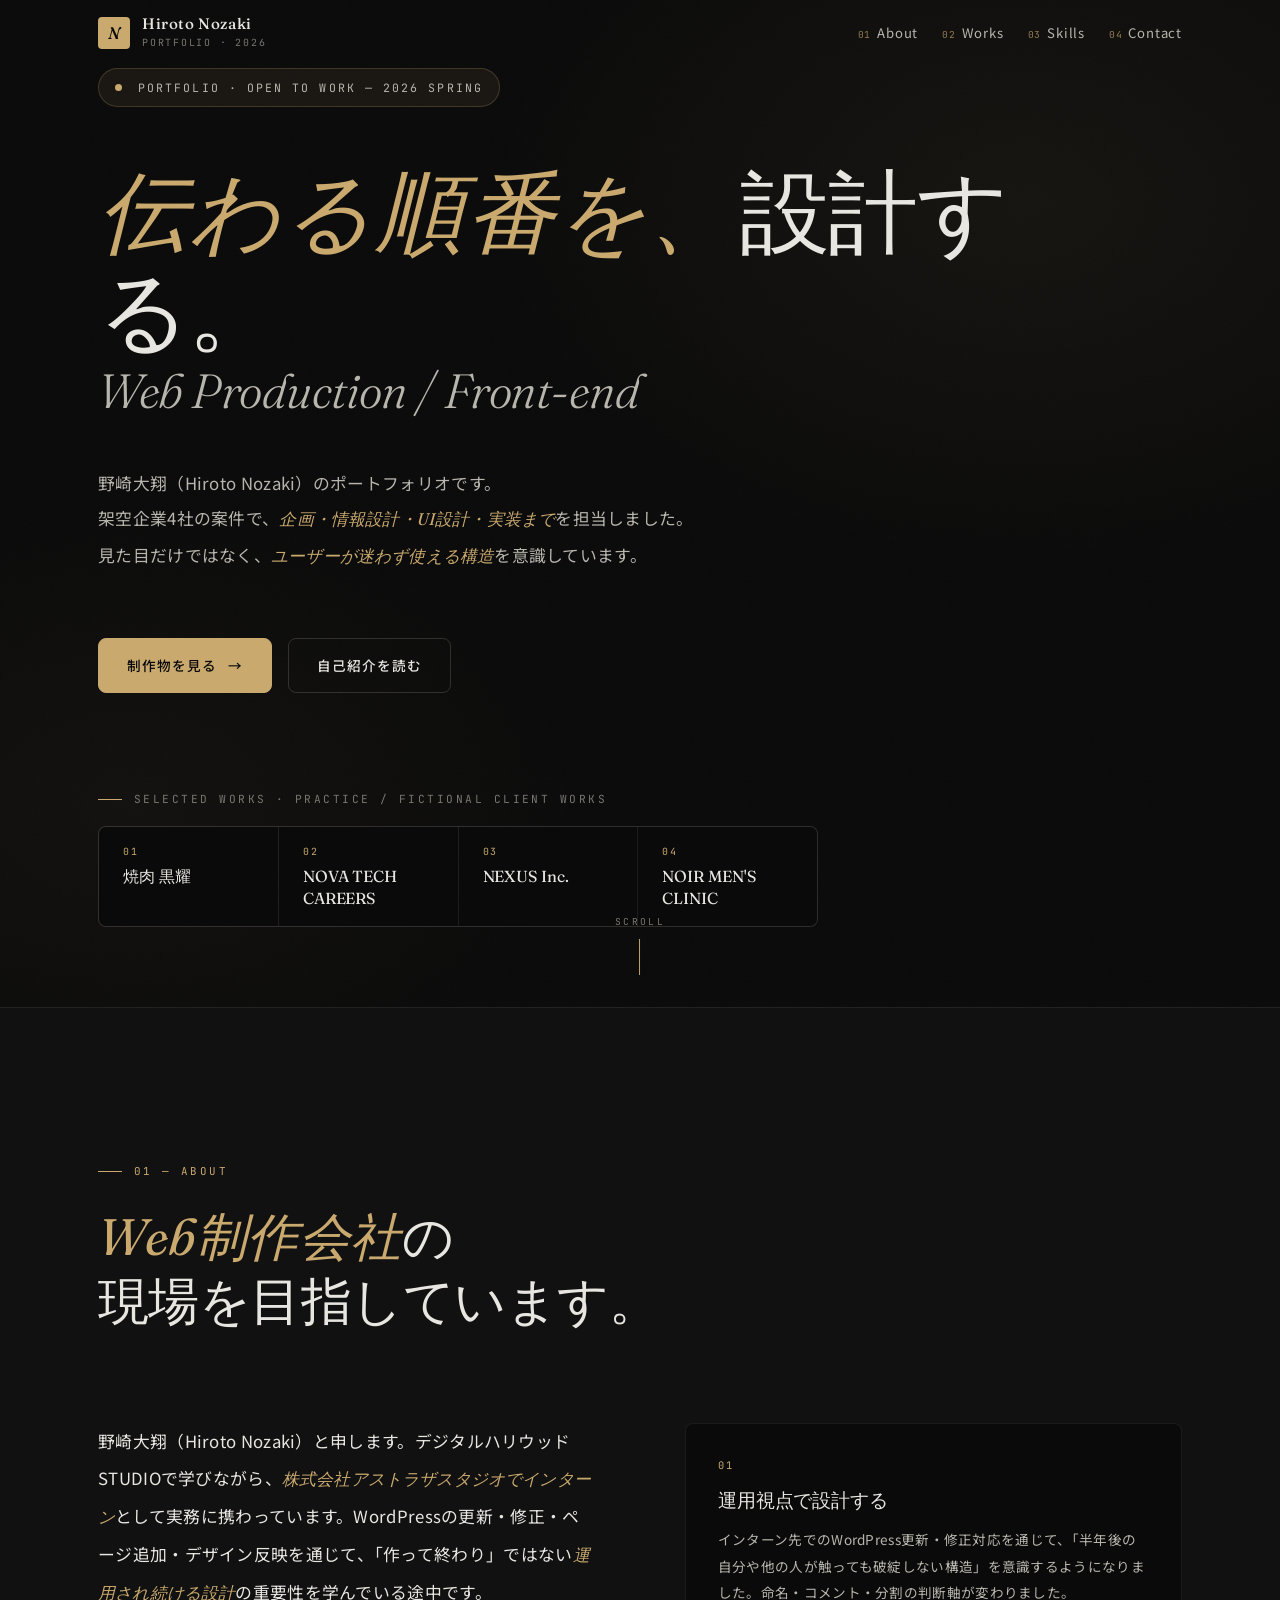
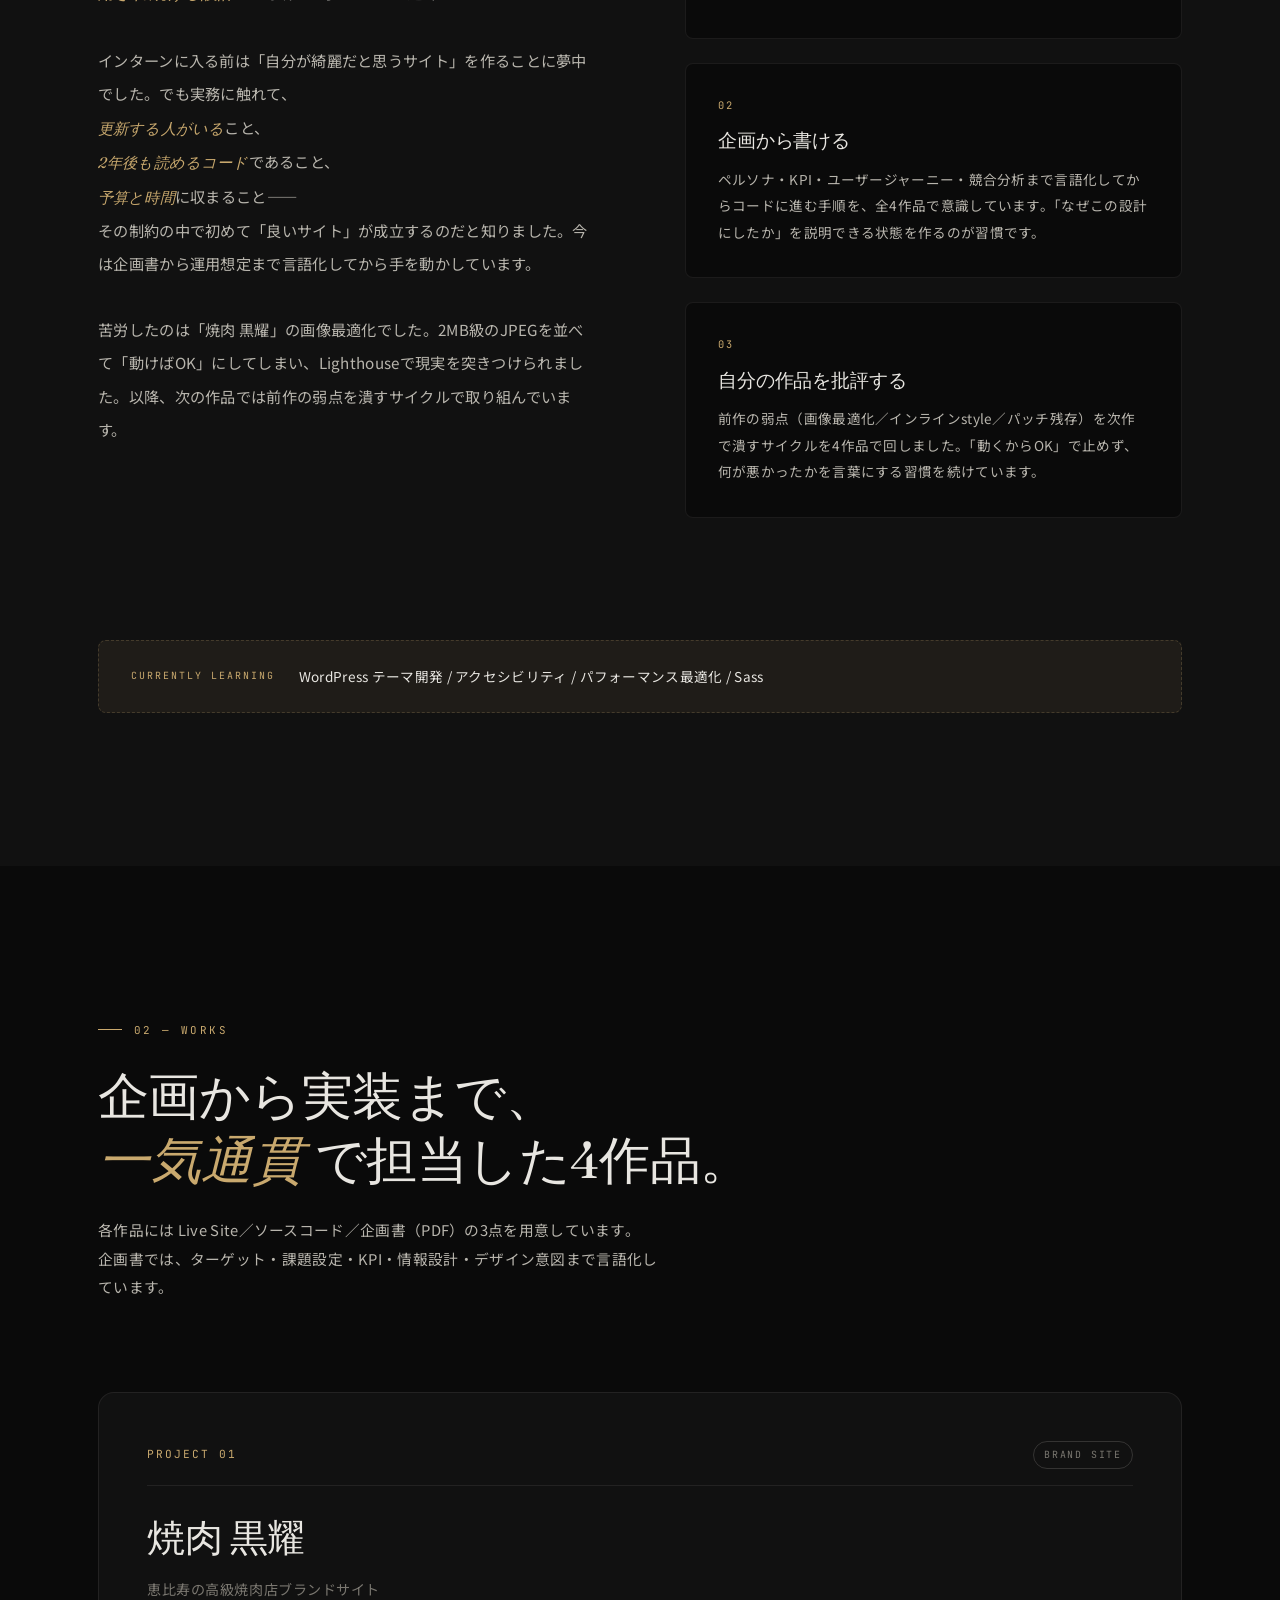
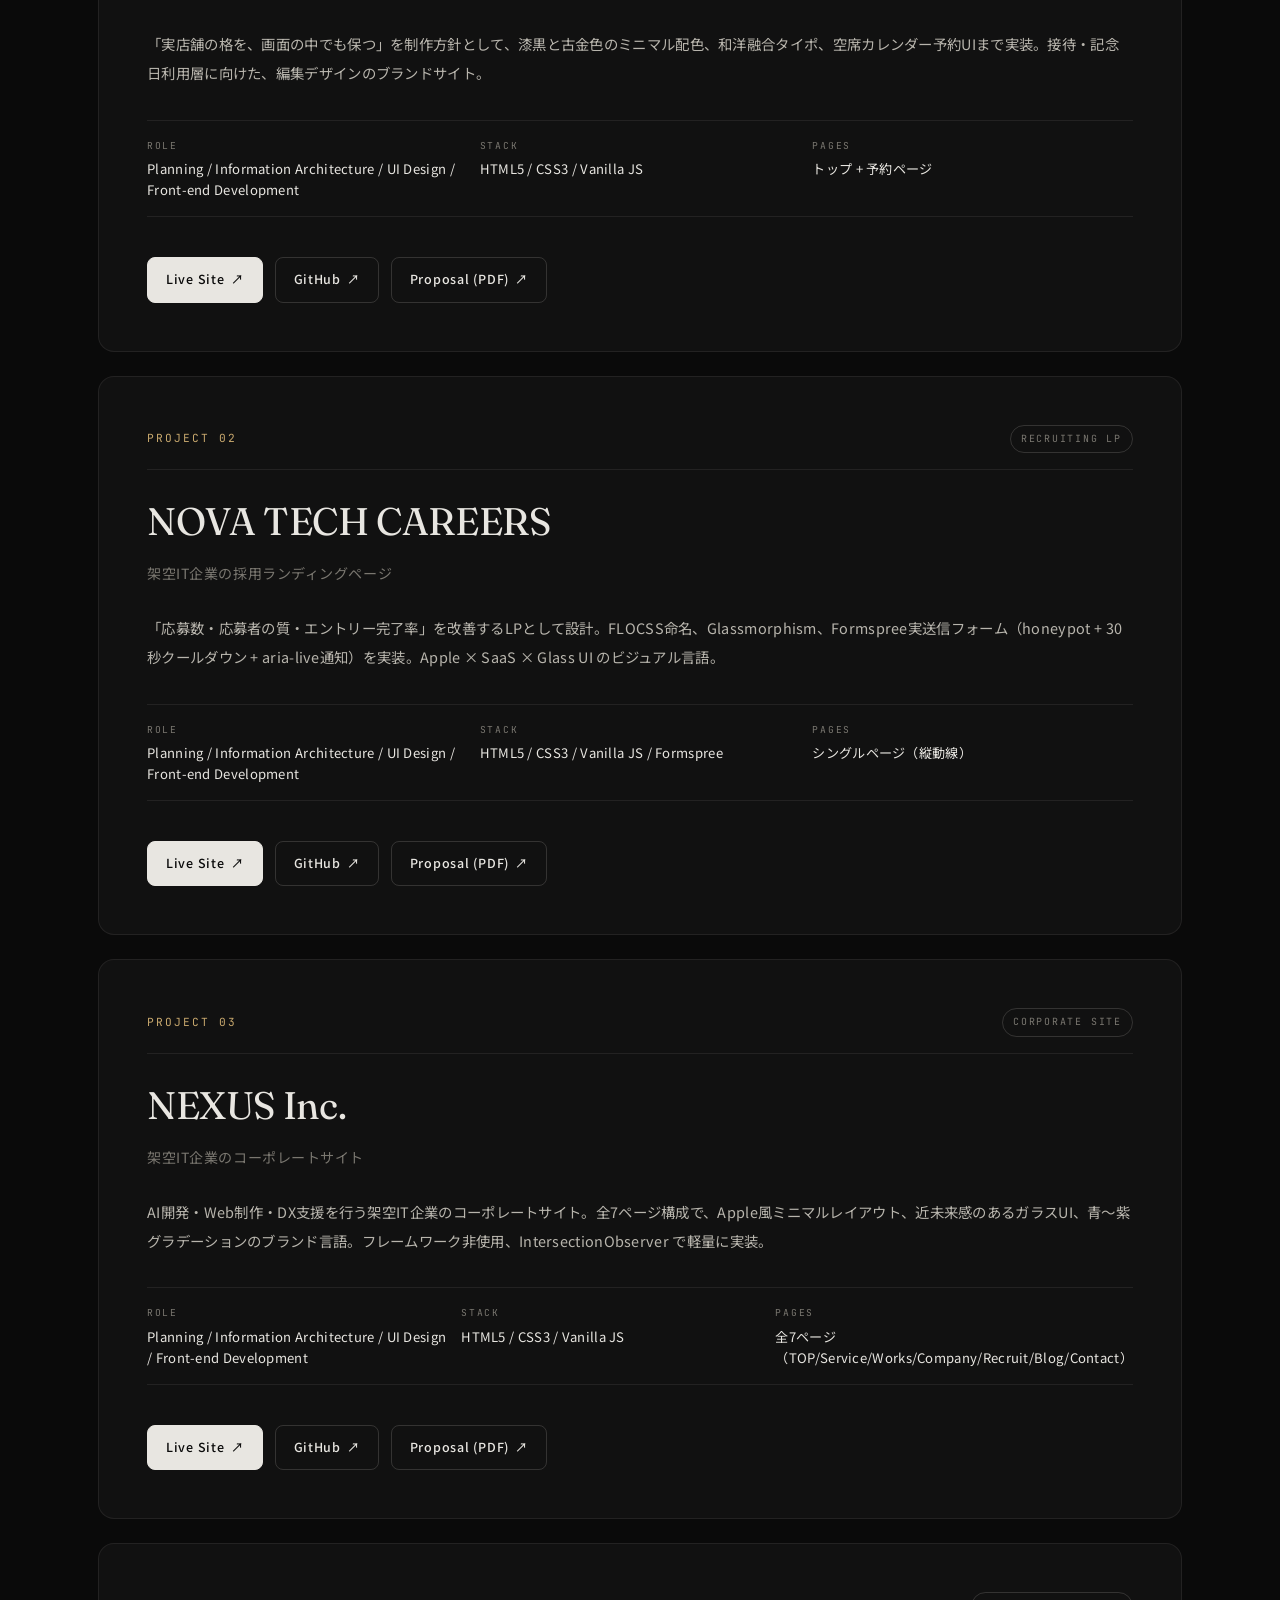
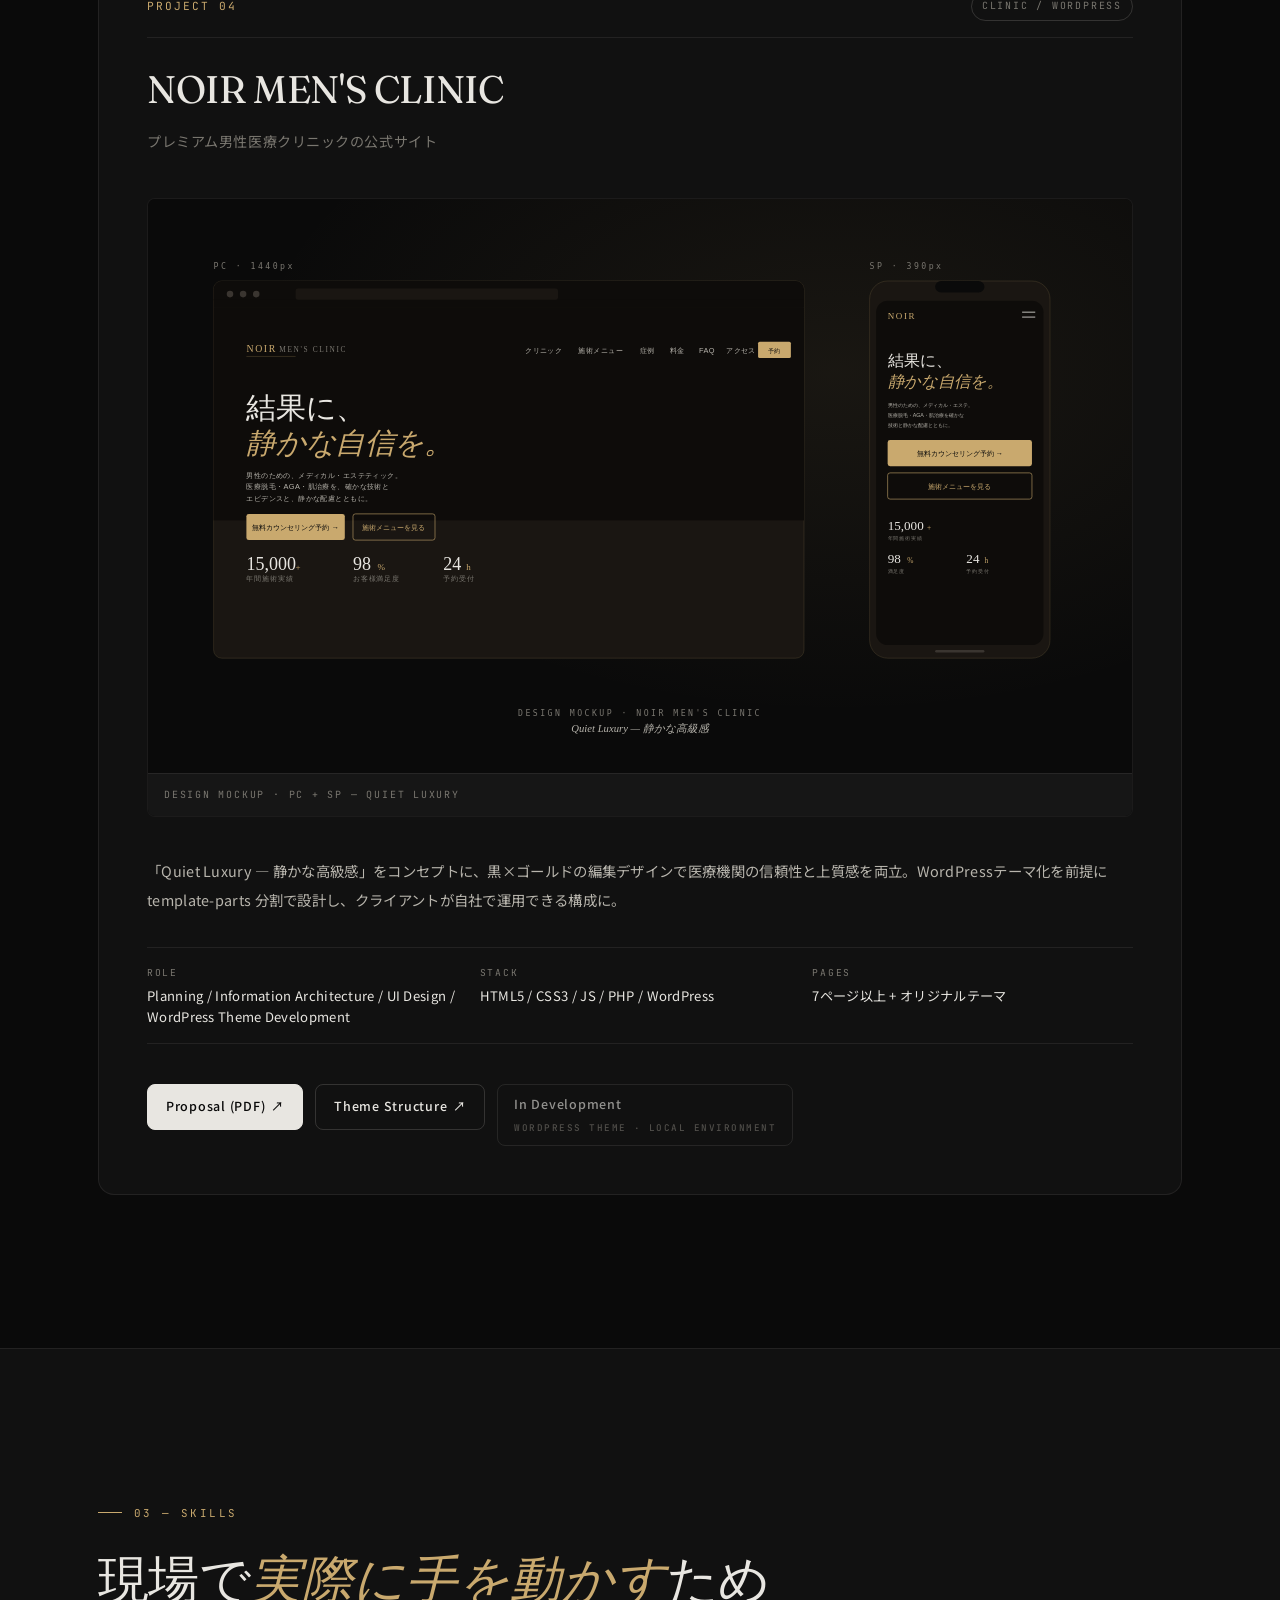
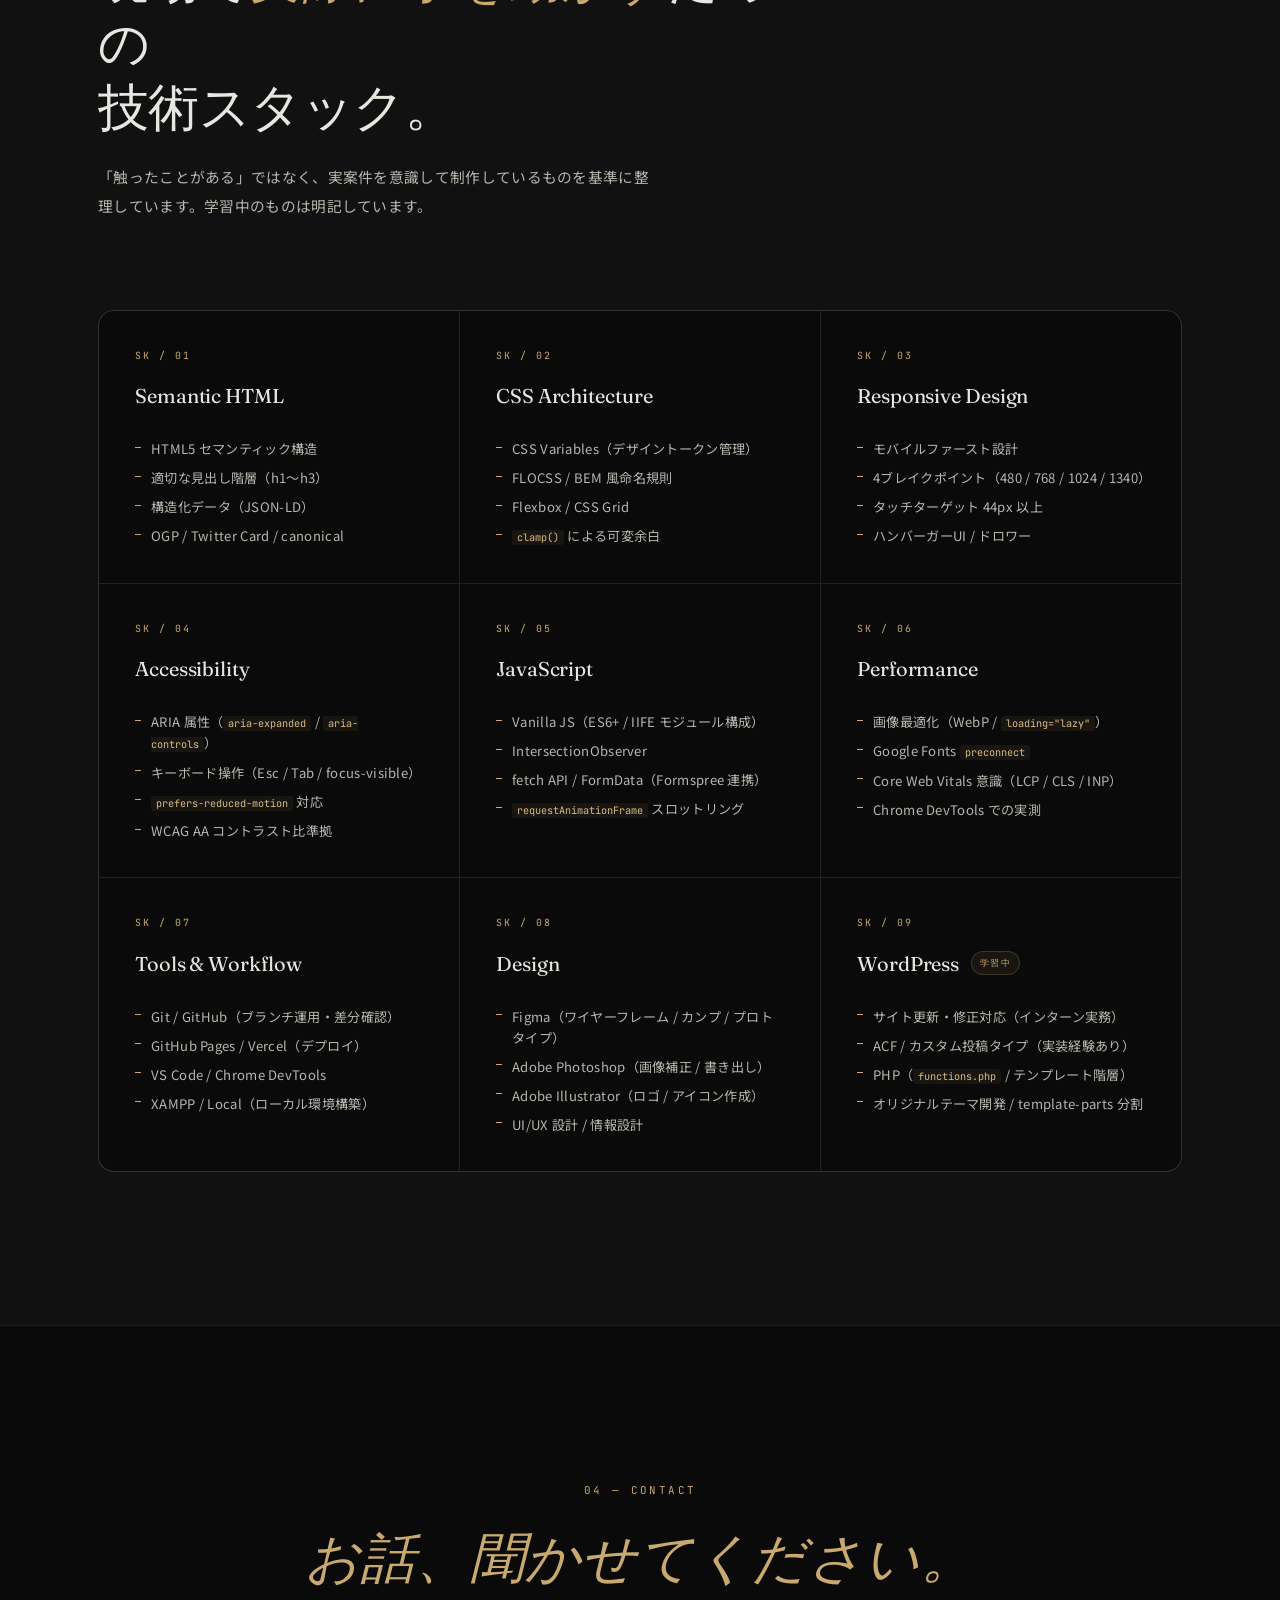
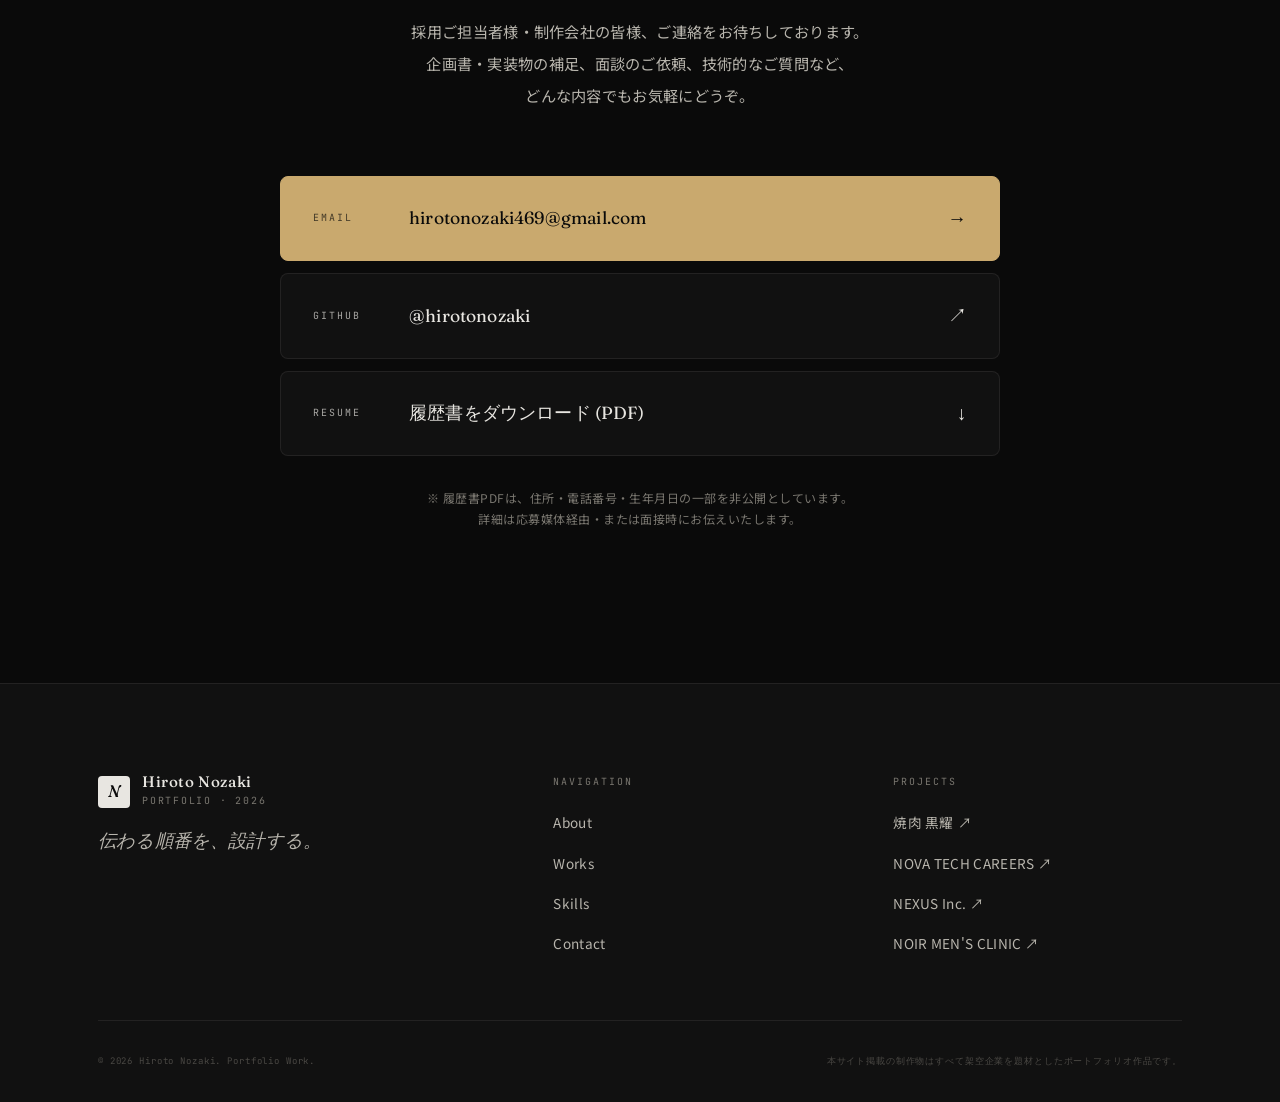
==== commit 5b3ca8b7: "Add files via upload" ====
--- a/index.html
+++ b/index.html
@@ -16,27 +16,27 @@
 
   <!-- OGP -->
   <meta property="og:type" content="website">
-  <meta property="og:url" content="https://hirotonozaki.github.io/">
+  <meta property="og:url" content="https://hirotonozaki.github.io/hiroto-nozaki-portfolio/">
   <meta property="og:title" content="Hiroto Nozaki — Portfolio">
   <meta property="og:description" content="架空企業4社の案件で、企画・情報設計・UIデザイン・実装まで担当したポートフォリオ。Web制作・フロントエンド職を目指しています。">
   <meta property="og:site_name" content="Hiroto Nozaki Portfolio">
   <meta property="og:locale" content="ja_JP">
-  <meta property="og:image" content="https://hirotonozaki.github.io/assets/images/ogp.png">
-  <meta property="og:image:secure_url" content="https://hirotonozaki.github.io/assets/images/ogp.png">
+  <meta property="og:image" content="https://hirotonozaki.github.io/hiroto-nozaki-portfolio/assets/images/ogp.png">
+  <meta property="og:image:secure_url" content="https://hirotonozaki.github.io/hiroto-nozaki-portfolio/assets/images/ogp.png">
   <meta property="og:image:type" content="image/png">
   <meta property="og:image:width" content="1200">
   <meta property="og:image:height" content="630">
-  <meta property="og:image:alt" content="Hiroto Nozaki — Portfolio. 考えて、つくる。Web Production / Front-end.">
+  <meta property="og:image:alt" content="Hiroto Nozaki — Portfolio. 伝わる順番を、設計する。Web Production / Front-end.">
 
   <!-- Twitter -->
   <meta name="twitter:card" content="summary_large_image">
   <meta name="twitter:title" content="Hiroto Nozaki — Portfolio">
   <meta name="twitter:description" content="架空企業4社の案件で、企画・情報設計・UIデザイン・実装まで担当したポートフォリオ。">
-  <meta name="twitter:image" content="https://hirotonozaki.github.io/assets/images/ogp.png">
-  <meta name="twitter:image:alt" content="Hiroto Nozaki — Portfolio. 考えて、つくる。">
+  <meta name="twitter:image" content="https://hirotonozaki.github.io/hiroto-nozaki-portfolio/assets/images/ogp.png">
+  <meta name="twitter:image:alt" content="Hiroto Nozaki — Portfolio. 伝わる順番を、設計する。">
 
   <!-- Canonical -->
-  <link rel="canonical" href="https://hirotonozaki.github.io/">
+  <link rel="canonical" href="https://hirotonozaki.github.io/hiroto-nozaki-portfolio/">
 
   <!-- Favicon (inline SVG) -->
   <link rel="icon" type="image/svg+xml" href="data:image/svg+xml,%3Csvg xmlns='http://www.w3.org/2000/svg' viewBox='0 0 32 32'%3E%3Crect width='32' height='32' rx='6' fill='%230a0a0a'/%3E%3Ctext x='16' y='22' font-family='serif' font-size='18' font-style='italic' fill='%23c9a96e' text-anchor='middle'%3EN%3C/text%3E%3C/svg%3E">
@@ -62,7 +62,7 @@
     "name": "野崎大翔",
     "alternateName": "Hiroto Nozaki",
     "jobTitle": "Web Production / Front-end Developer",
-    "url": "https://hirotonozaki.github.io/",
+    "url": "https://hirotonozaki.github.io/hiroto-nozaki-portfolio/",
     "sameAs": ["https://github.com/hirotonozaki"],
     "knowsAbout": ["HTML", "CSS", "JavaScript", "WordPress", "UI/UX Design", "Web Production"]
   }
@@ -120,7 +120,7 @@
 
         <h1 class="p-hero__heading" id="heroHeading">
           <span class="p-hero__line" data-reveal data-reveal-delay="1">
-            <em>考えて、</em>つくる。
+            <em>伝わる順番を、</em>設計する。
           </span>
           <span class="p-hero__line p-hero__line--sub" data-reveal data-reveal-delay="2">
             Web Production / Front-end
@@ -314,8 +314,8 @@
                 <div><dt>Pages</dt><dd>全7ページ（TOP/Service/Works/Company/Recruit/Blog/Contact）</dd></div>
               </dl>
               <ul class="c-work__links">
-                <li><a href="https://hirotonozaki.github.io/nexus-portfolio-site/" class="c-work__link c-work__link--primary" target="_blank" rel="noopener noreferrer">Live Site<span aria-hidden="true">↗</span></a></li>
-                <li><a href="https://github.com/hirotonozaki/nexus-portfolio-site" class="c-work__link" target="_blank" rel="noopener noreferrer">GitHub<span aria-hidden="true">↗</span></a></li>
+                <li><a href="https://hirotonozaki.github.io/nexus-corporate/" class="c-work__link c-work__link--primary" target="_blank" rel="noopener noreferrer">Live Site<span aria-hidden="true">↗</span></a></li>
+                <li><a href="https://github.com/hirotonozaki/nexus-corporate" class="c-work__link" target="_blank" rel="noopener noreferrer">GitHub<span aria-hidden="true">↗</span></a></li>
                 <li><a href="./assets/pdf/nexus-proposal.pdf" class="c-work__link" target="_blank" rel="noopener noreferrer">Proposal (PDF)<span aria-hidden="true">↗</span></a></li>
               </ul>
             </article>
@@ -546,7 +546,7 @@
               <span class="c-logo__role">Portfolio · 2026</span>
             </span>
           </a>
-          <p class="l-footer__tagline">考えて、つくる。</p>
+          <p class="l-footer__tagline">伝わる順番を、設計する。</p>
         </div>
 
         <nav class="l-footer__nav" aria-label="フッターナビゲーション">
@@ -564,7 +564,7 @@
           <ul>
             <li><a href="https://hirotonozaki.github.io/yakiniku-kokuyou/" target="_blank" rel="noopener noreferrer">焼肉 黒耀<span aria-hidden="true">↗</span></a></li>
             <li><a href="https://hirotonozaki.github.io/nova-tech-careers/" target="_blank" rel="noopener noreferrer">NOVA TECH CAREERS<span aria-hidden="true">↗</span></a></li>
-            <li><a href="https://hirotonozaki.github.io/nexus-portfolio-site/" target="_blank" rel="noopener noreferrer">NEXUS Inc.<span aria-hidden="true">↗</span></a></li>
+            <li><a href="https://hirotonozaki.github.io/nexus-corporate/" target="_blank" rel="noopener noreferrer">NEXUS Inc.<span aria-hidden="true">↗</span></a></li>
             <li><a href="./assets/pdf/noir-mens-clinic-proposal.pdf" target="_blank" rel="noopener noreferrer">NOIR MEN'S CLINIC<span aria-hidden="true">↗</span></a></li>
           </ul>
         </nav>
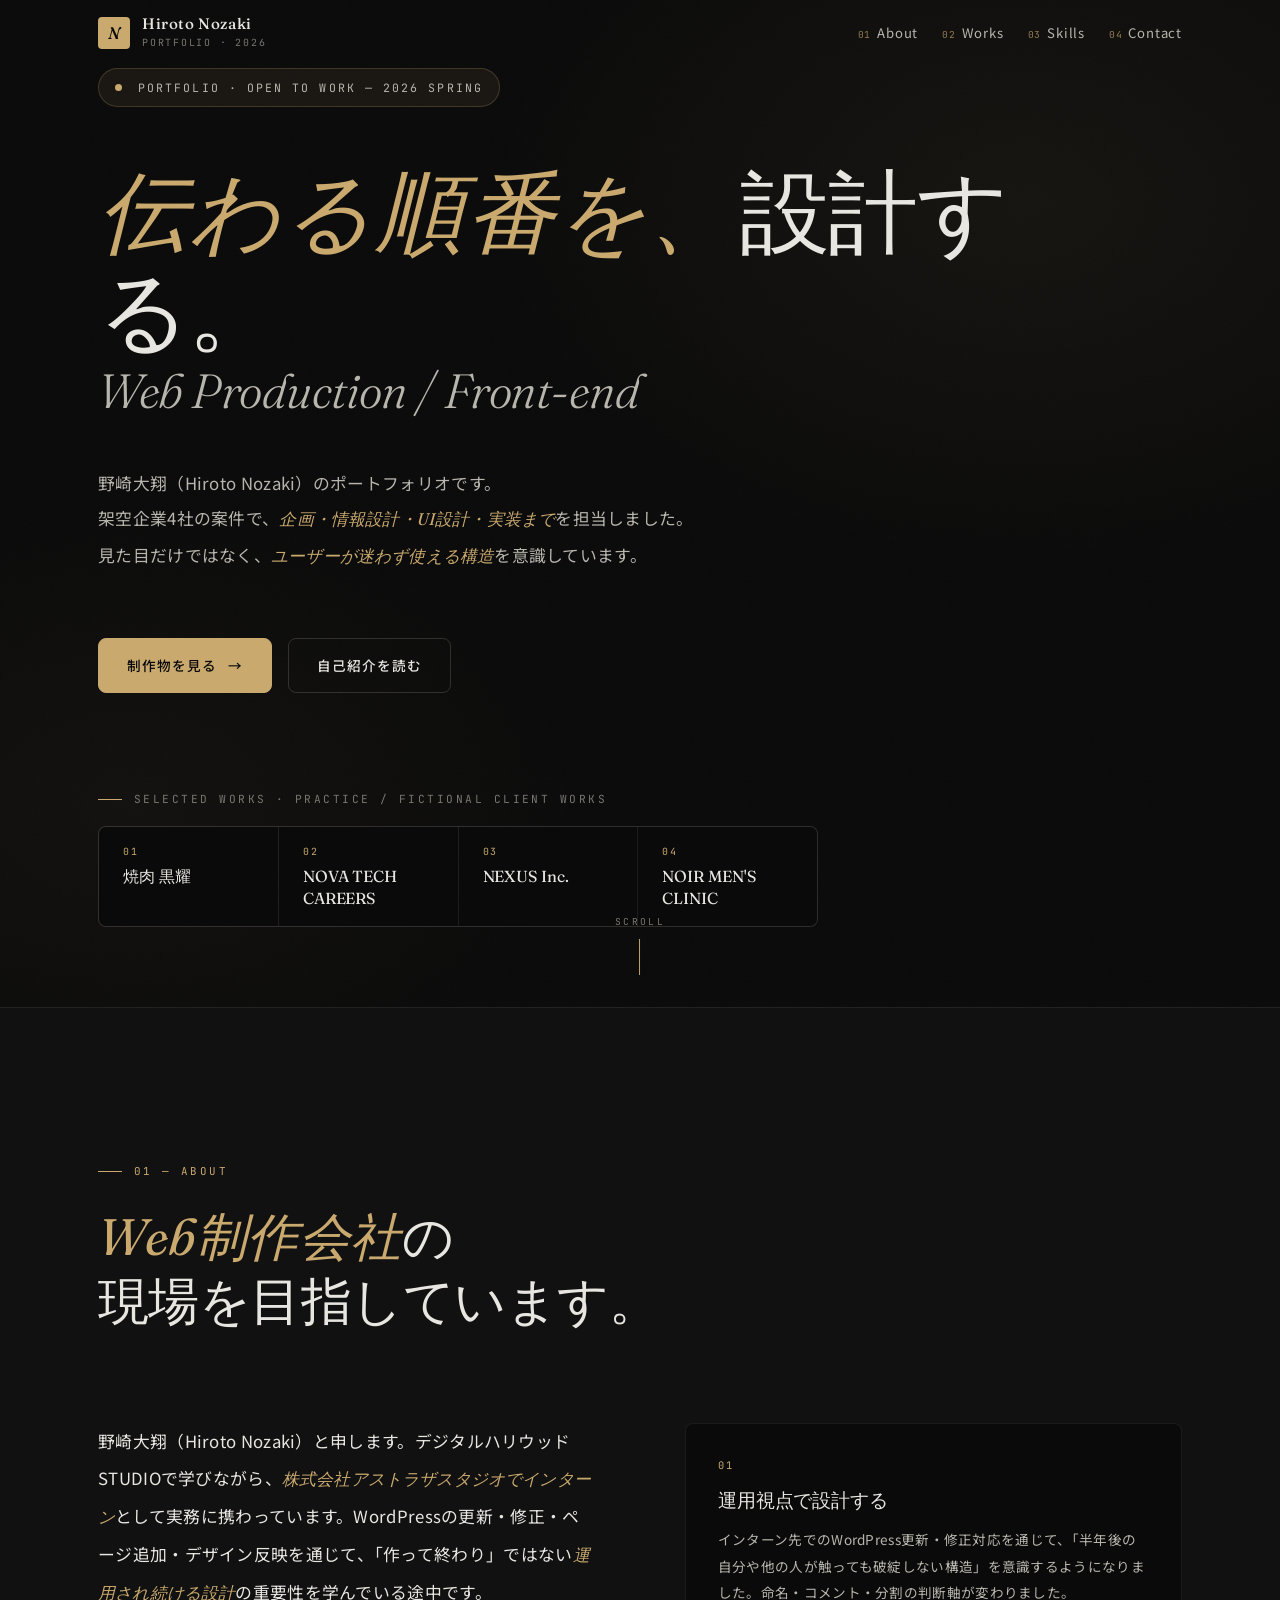
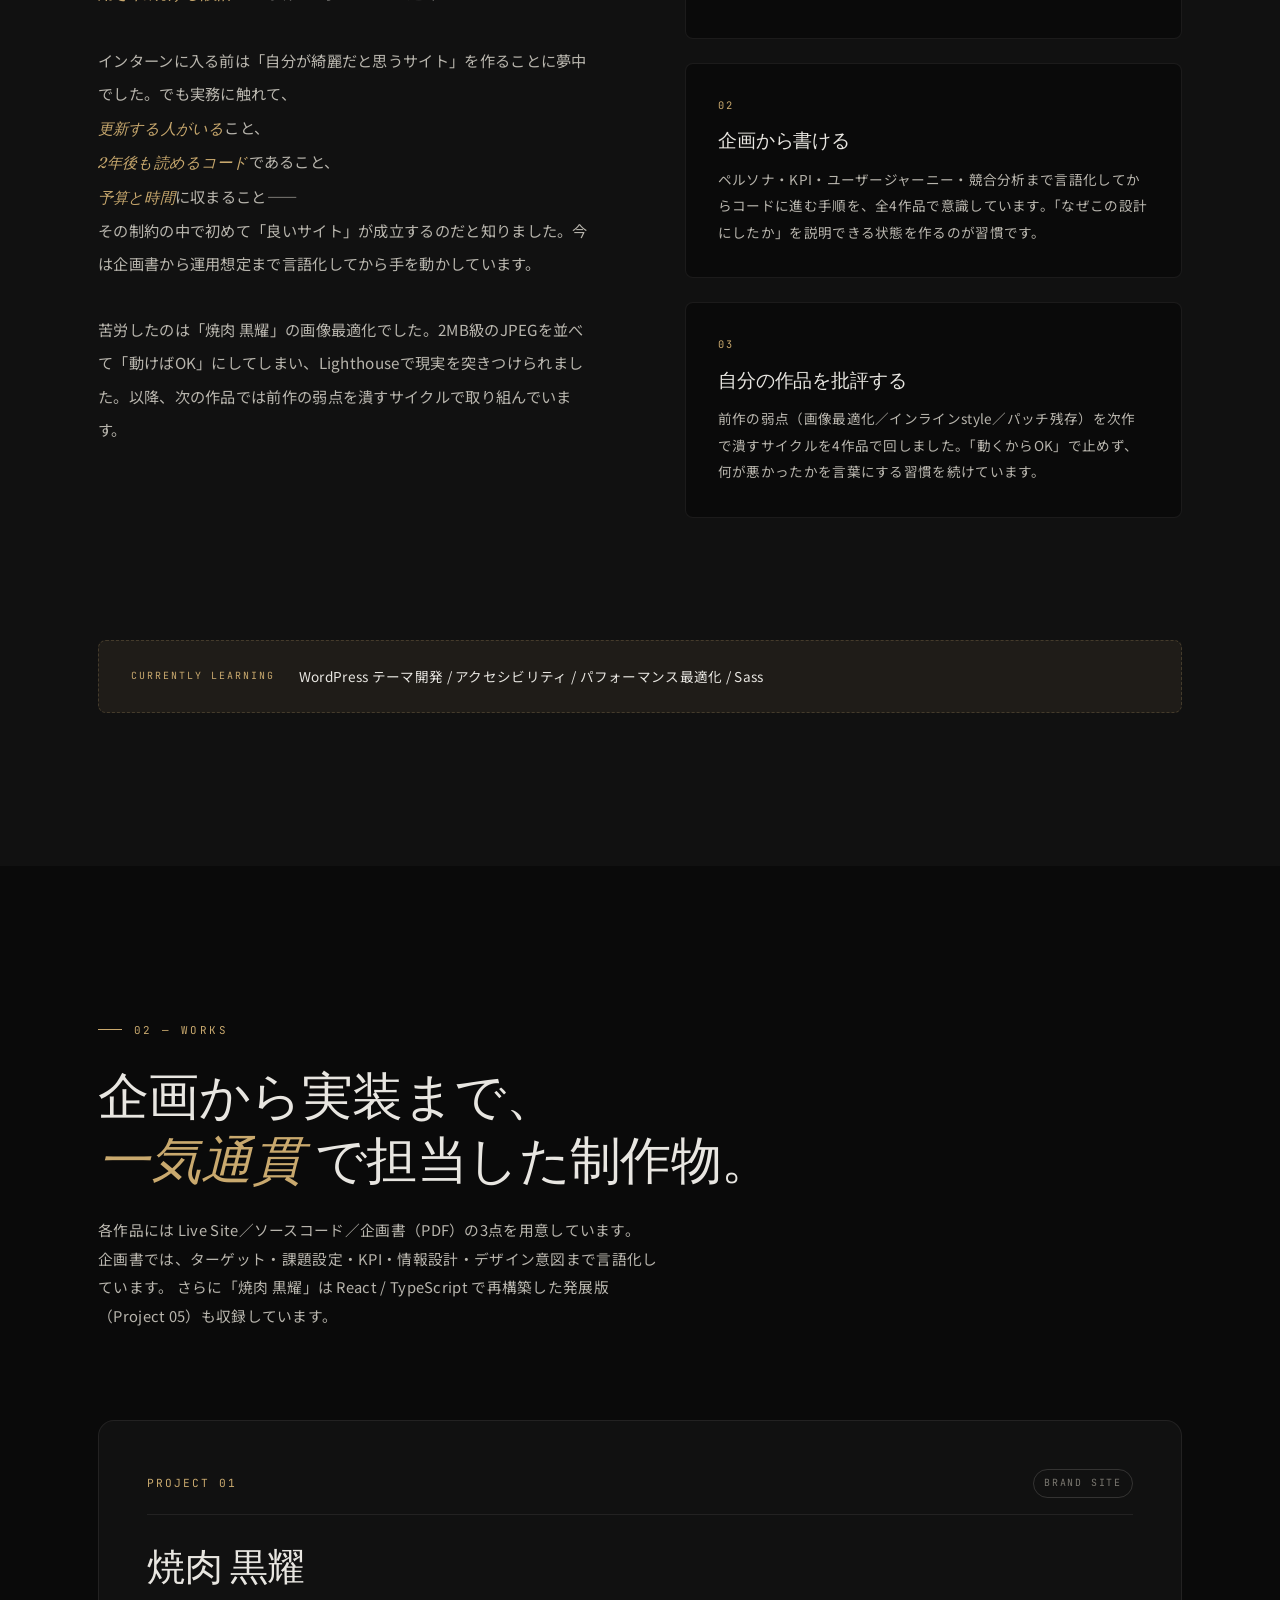
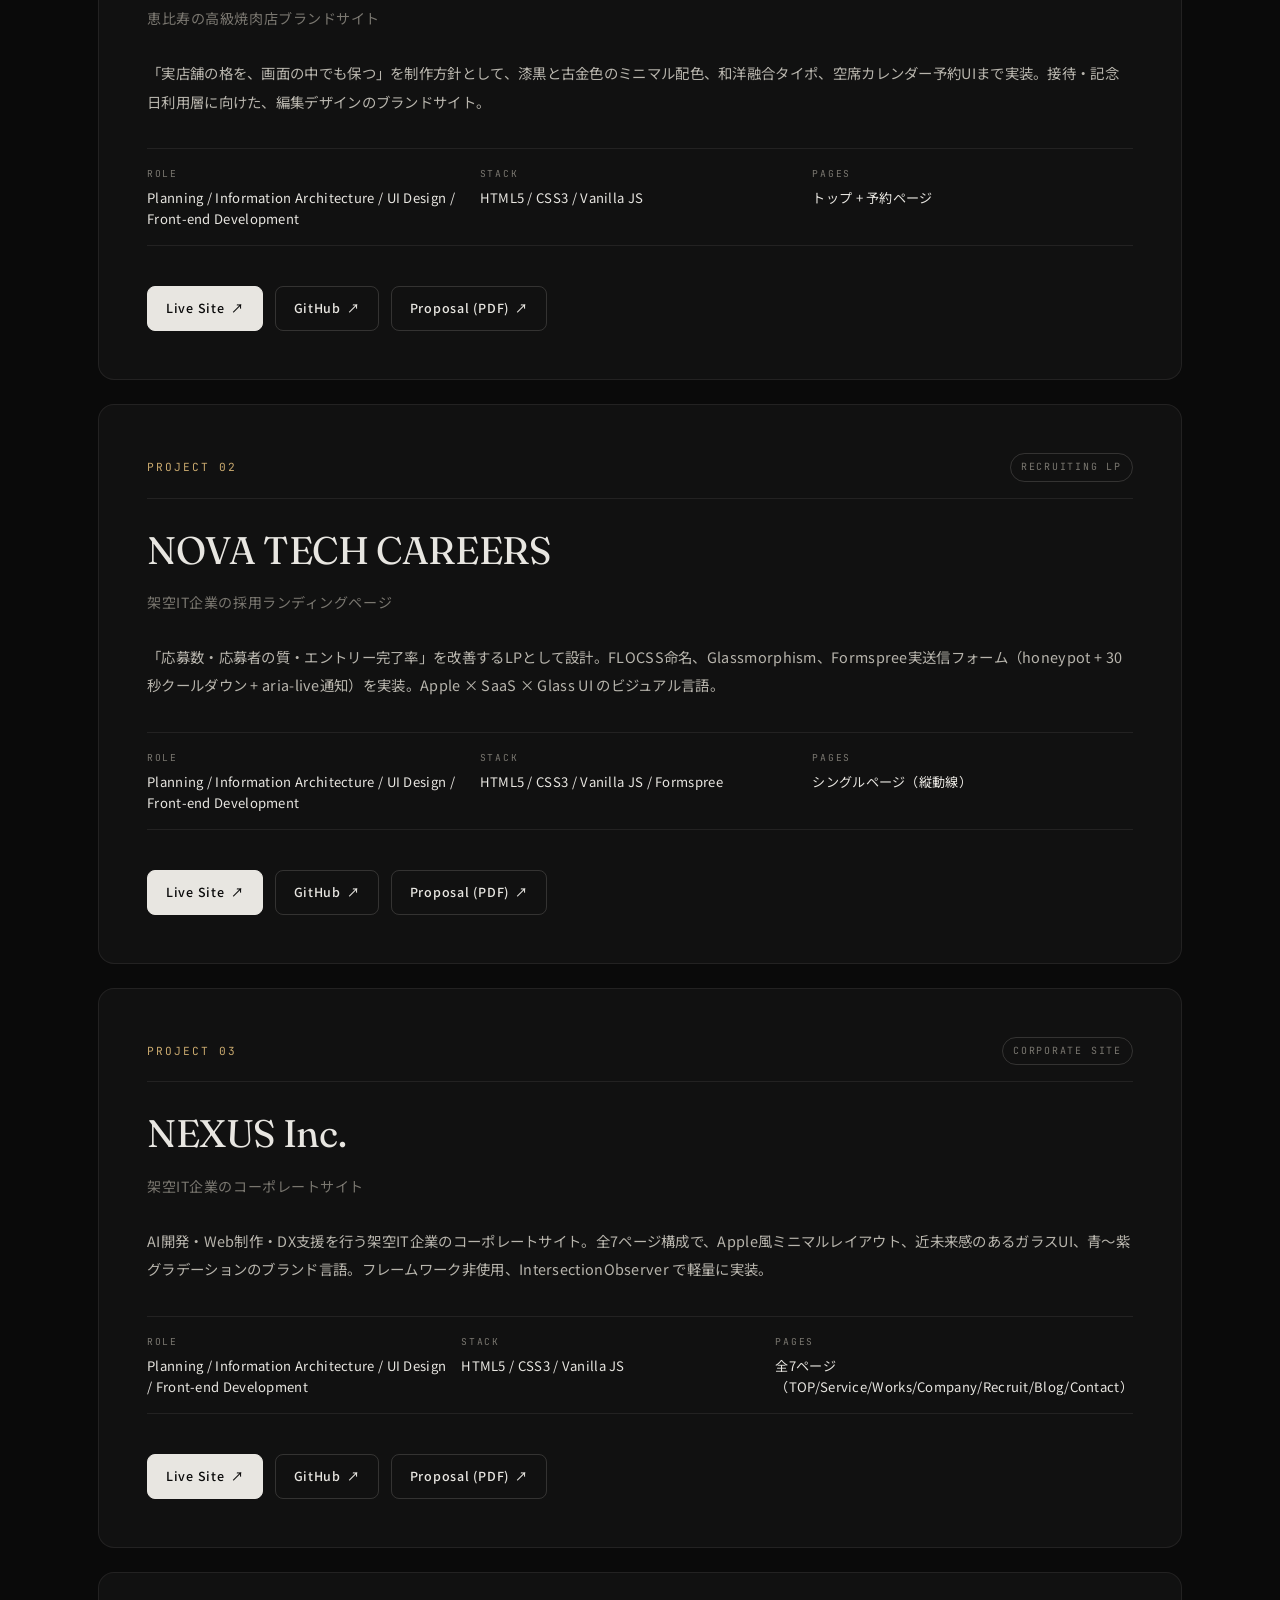
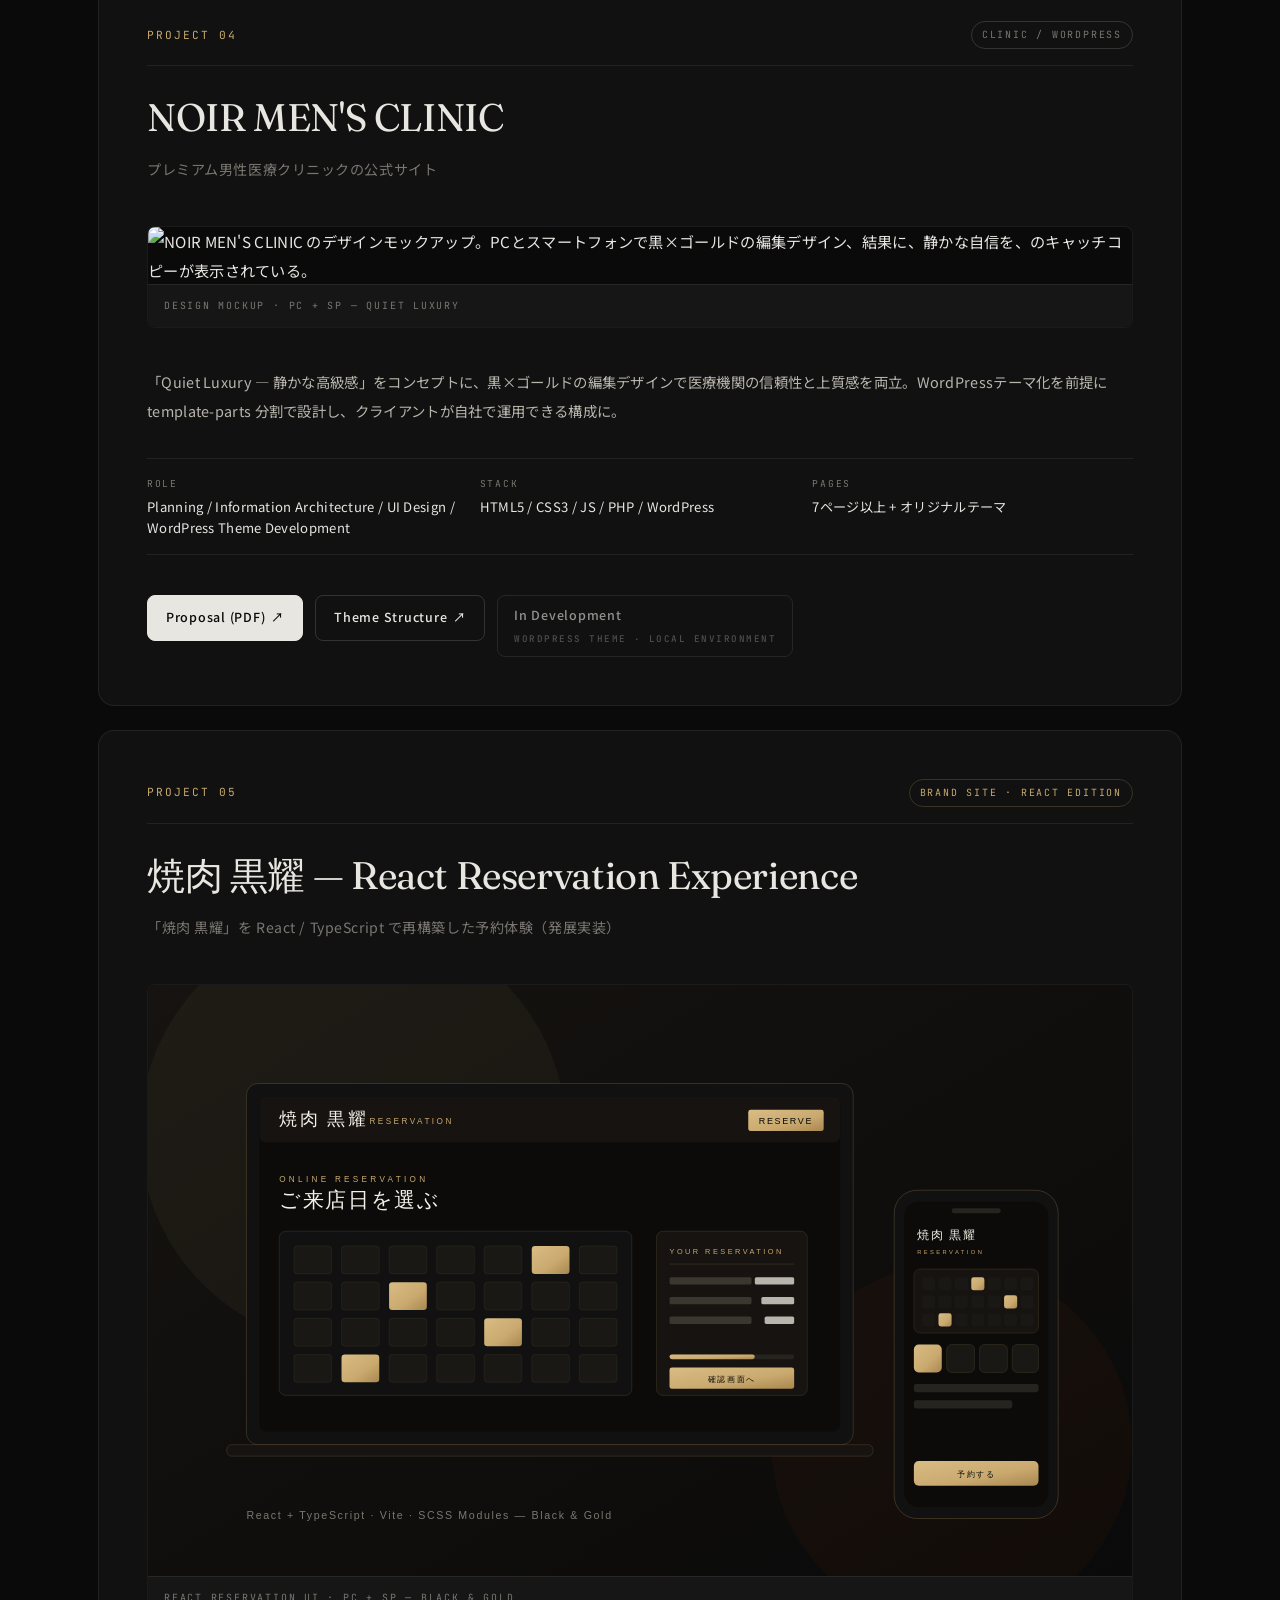
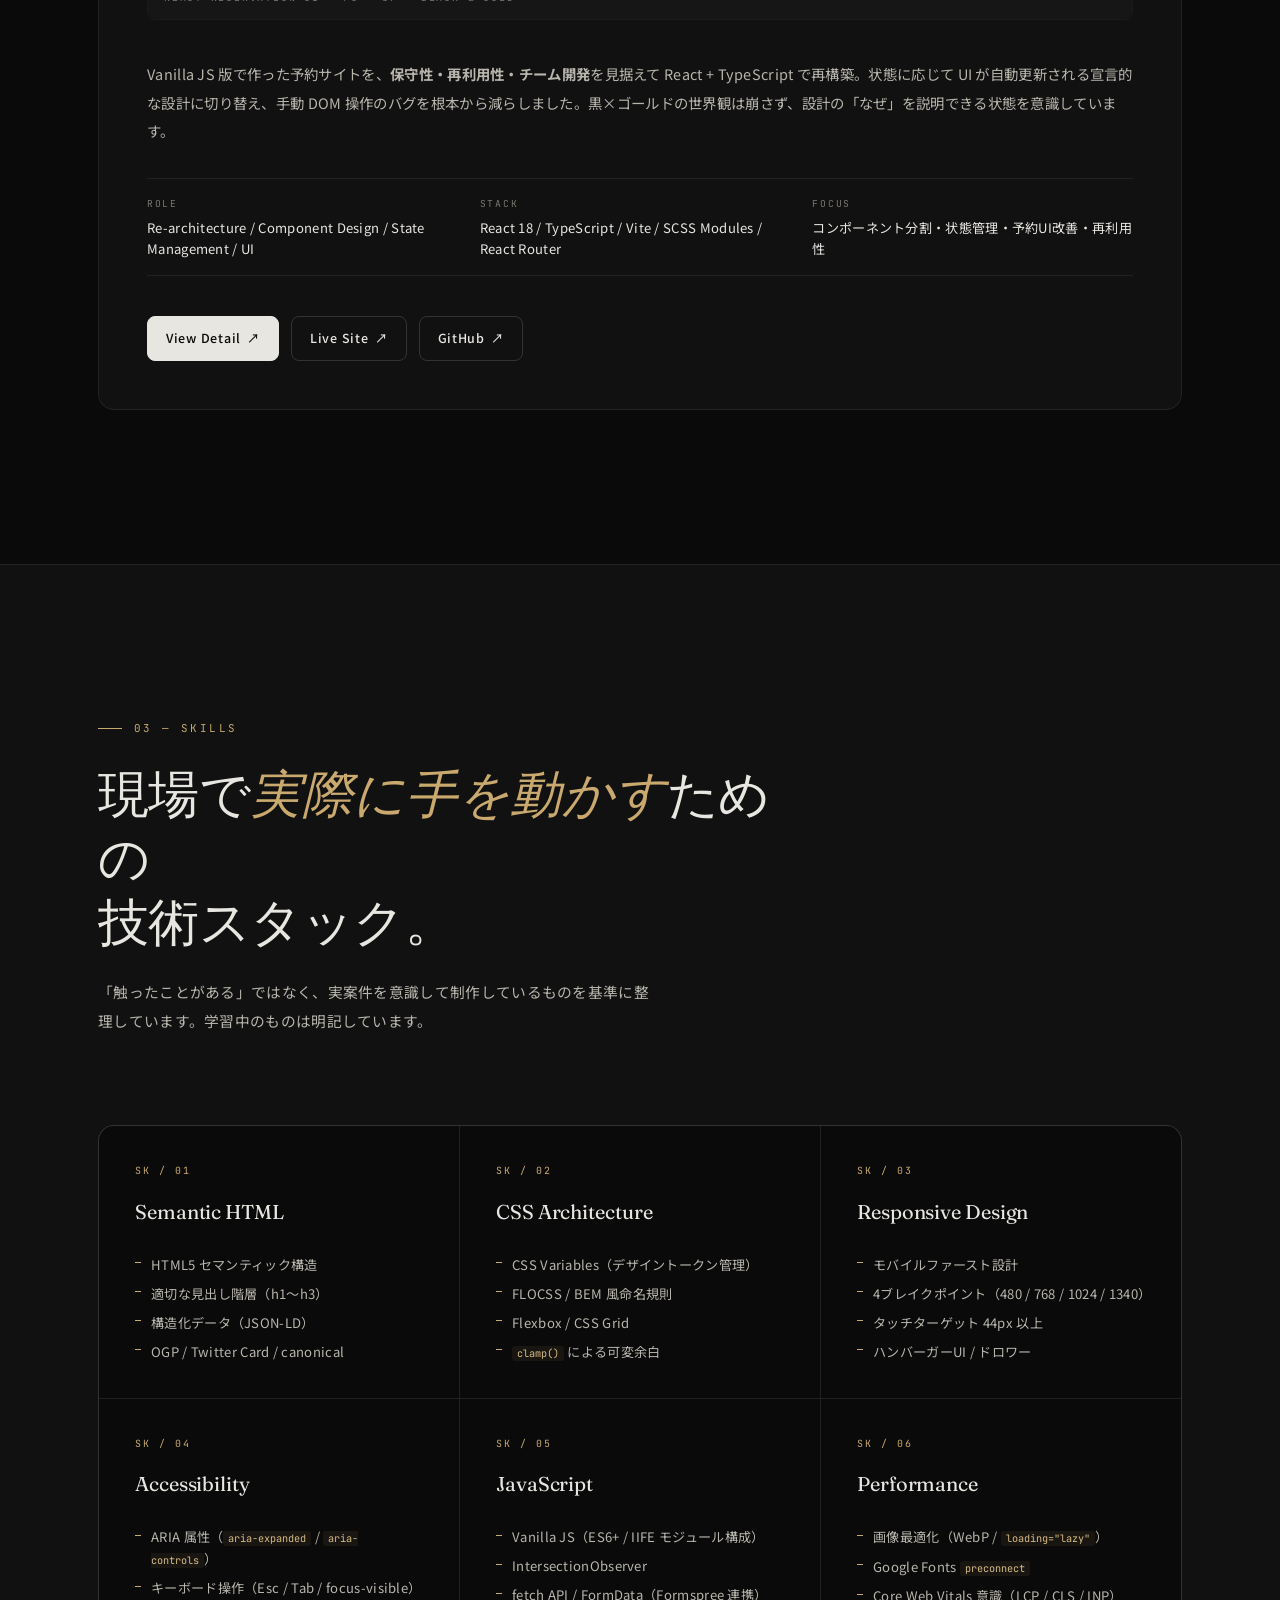
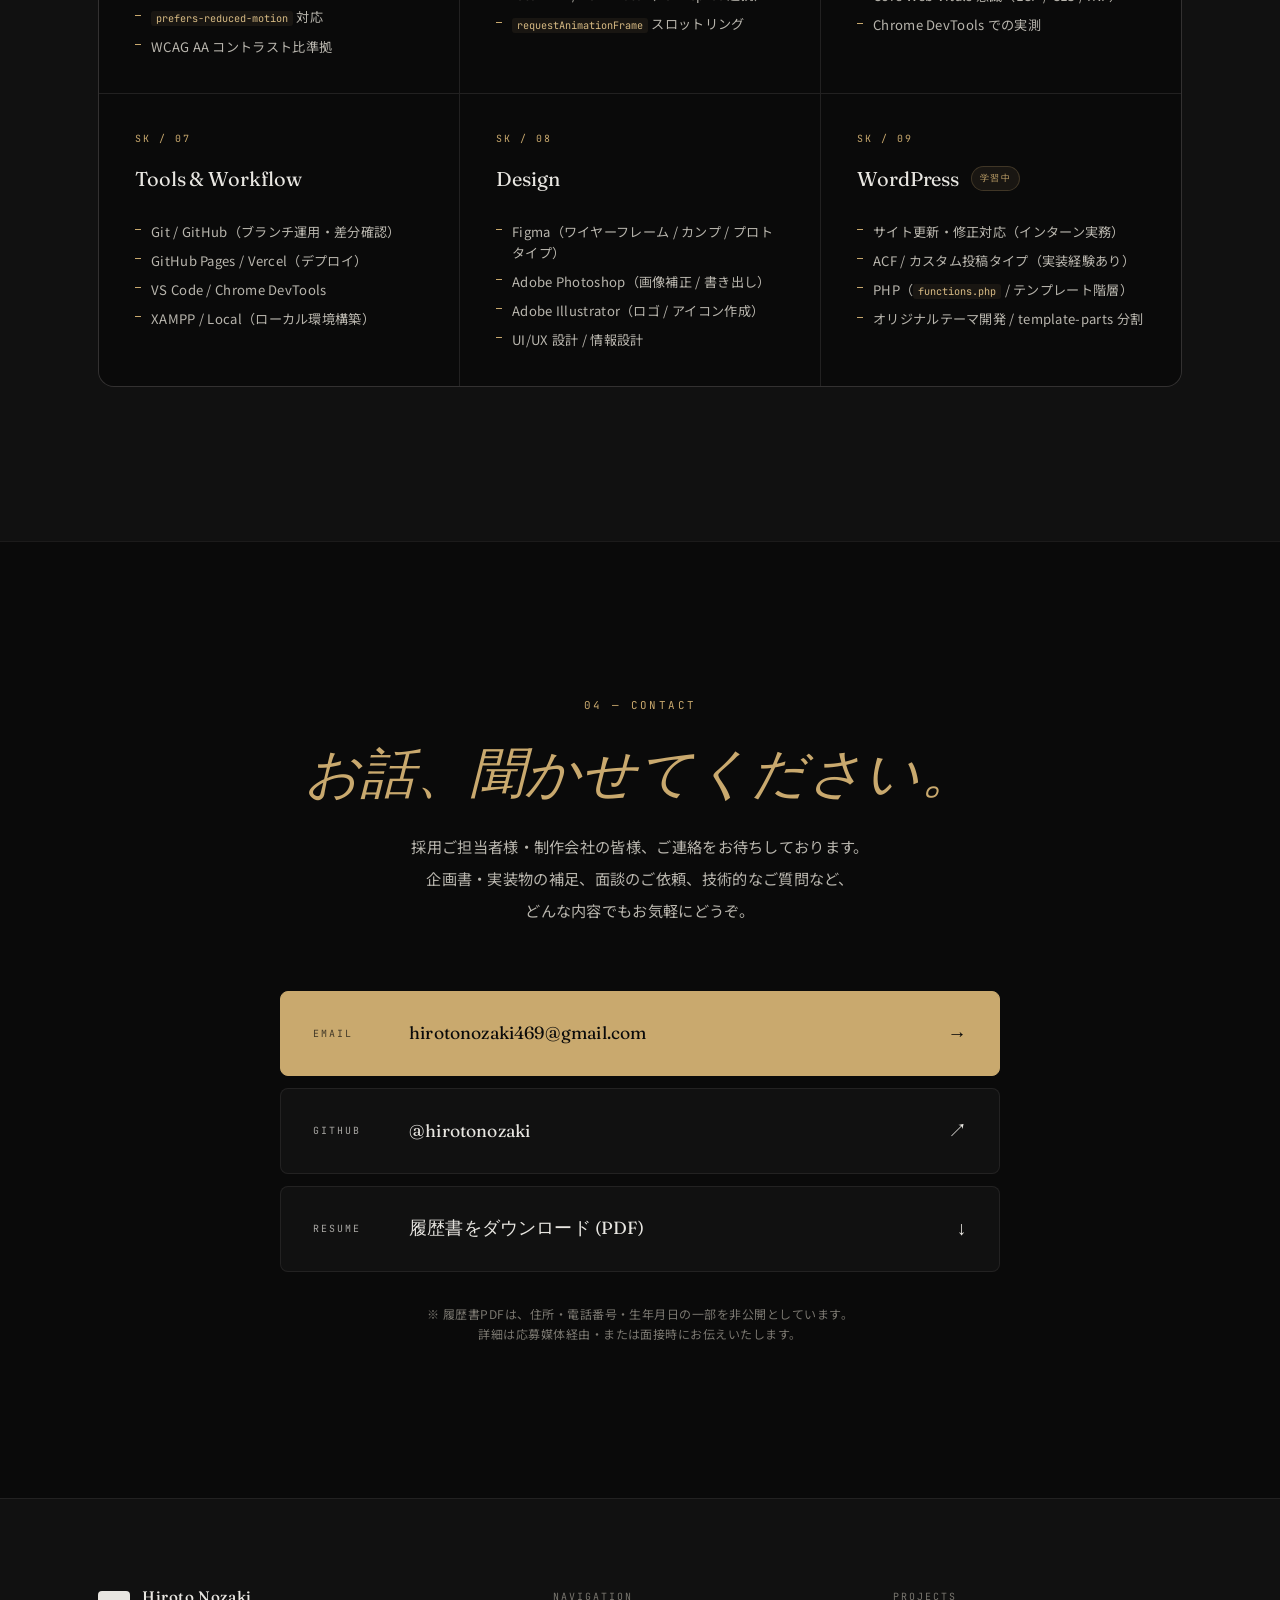
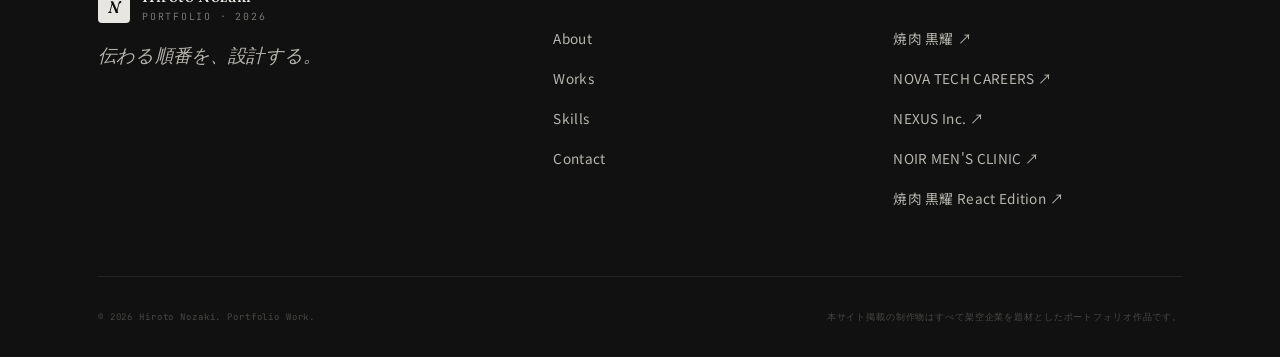
==== commit 15a45c80: "Add files via upload" ====
--- a/index.html
+++ b/index.html
@@ -10,7 +10,7 @@
        SEO
        ============================================================ -->
   <title>Hiroto Nozaki — Portfolio | Web Production / Front-end</title>
-  <meta name="description" content="野崎大翔（Hiroto Nozaki）のポートフォリオサイト。Web制作・フロントエンド実装・UI/UX設計を担当。架空案件4本（焼肉 黒耀／NOVA TECH CAREERS／NEXUS Inc./NOIR MEN'S CLINIC）の企画書と実装をご覧いただけます。">
+  <meta name="description" content="野崎大翔（Hiroto Nozaki）のポートフォリオサイト。Web制作・フロントエンド実装・UI/UX設計を担当。架空案件4本（焼肉 黒耀／NOVA TECH CAREERS／NEXUS Inc./NOIR MEN'S CLINIC）の企画書と実装をご覧いただけます。React / TypeScript 版（焼肉 黒耀 React Edition）も公開。">
   <meta name="theme-color" content="#0a0a0a">
   <meta name="robots" content="index,follow">
 
@@ -236,11 +236,12 @@
         <header class="c-section-head" data-reveal>
           <p class="c-section-head__label">02 — Works</p>
           <h2 class="c-section-head__title" id="worksHeading">
-            企画から実装まで、<br><em>一気通貫</em> で担当した4作品。
+            企画から実装まで、<br><em>一気通貫</em> で担当した制作物。
           </h2>
           <p class="c-section-head__desc">
             各作品には Live Site／ソースコード／企画書（PDF）の3点を用意しています。
             企画書では、ターゲット・課題設定・KPI・情報設計・デザイン意図まで言語化しています。
+            さらに「焼肉 黒耀」は React / TypeScript で再構築した発展版（Project 05）も収録しています。
           </p>
         </header>
 
@@ -352,6 +353,36 @@
             </article>
           </li>
 
+          <li class="p-works__item" data-reveal data-reveal-delay="4">
+            <article class="c-work c-work--react">
+              <div class="c-work__head">
+                <p class="c-work__num">Project 05</p>
+                <span class="c-work__category">Brand Site · React Edition</span>
+              </div>
+              <h3 class="c-work__title">焼肉 黒耀 — React Reservation Experience</h3>
+              <p class="c-work__subtitle">「焼肉 黒耀」を React / TypeScript で再構築した予約体験（発展実装）</p>
+
+              <figure class="c-work__visual" aria-label="焼肉 黒耀 React Edition のプレビュー">
+                <img src="./assets/images/yakiniku-react-mockup.svg" alt="焼肉 黒耀 React版のプレビュー。黒×ゴールドのトーンで、PCとスマートフォンに予約カレンダーUIが表示されている。" loading="lazy">
+                <figcaption>React Reservation UI · PC + SP — Black &amp; Gold</figcaption>
+              </figure>
+
+              <p class="c-work__body">
+                Vanilla JS 版で作った予約サイトを、<strong>保守性・再利用性・チーム開発</strong>を見据えて React + TypeScript で再構築。状態に応じて UI が自動更新される宣言的な設計に切り替え、手動 DOM 操作のバグを根本から減らしました。黒×ゴールドの世界観は崩さず、設計の「なぜ」を説明できる状態を意識しています。
+              </p>
+              <dl class="c-work__meta">
+                <div><dt>Role</dt><dd>Re-architecture / Component Design / State Management / UI</dd></div>
+                <div><dt>Stack</dt><dd>React 18 / TypeScript / Vite / SCSS Modules / React Router</dd></div>
+                <div><dt>Focus</dt><dd>コンポーネント分割・状態管理・予約UI改善・再利用性</dd></div>
+              </dl>
+              <ul class="c-work__links">
+                <li><a href="https://hirotonozaki.github.io/yakiniku-kokuyou-react/" class="c-work__link c-work__link--primary" target="_blank" rel="noopener noreferrer">View Detail<span aria-hidden="true">↗</span></a></li>
+                <li><a href="https://hirotonozaki.github.io/yakiniku-kokuyou-react/" class="c-work__link" target="_blank" rel="noopener noreferrer">Live Site<span aria-hidden="true">↗</span></a></li>
+                <li><a href="https://github.com/hirotonozaki/yakiniku-kokuyou-react" class="c-work__link" target="_blank" rel="noopener noreferrer">GitHub<span aria-hidden="true">↗</span></a></li>
+              </ul>
+            </article>
+          </li>
+
         </ul>
       </div>
     </section>
@@ -566,6 +597,7 @@
             <li><a href="https://hirotonozaki.github.io/nova-tech-careers/" target="_blank" rel="noopener noreferrer">NOVA TECH CAREERS<span aria-hidden="true">↗</span></a></li>
             <li><a href="https://hirotonozaki.github.io/nexus-corporate/" target="_blank" rel="noopener noreferrer">NEXUS Inc.<span aria-hidden="true">↗</span></a></li>
             <li><a href="./assets/pdf/noir-mens-clinic-proposal.pdf" target="_blank" rel="noopener noreferrer">NOIR MEN'S CLINIC<span aria-hidden="true">↗</span></a></li>
+            <li><a href="https://hirotonozaki.github.io/yakiniku-kokuyou-react/" target="_blank" rel="noopener noreferrer">焼肉 黒耀 React Edition<span aria-hidden="true">↗</span></a></li>
           </ul>
         </nav>
       </div>
--- a/css/style.css
+++ b/css/style.css
@@ -1356,3 +1356,20 @@
     transform: none;
   }
 }
+
+
+/* ============================================================
+   React Edition — work accent & detail modal （追加）
+   既存トークン（--c-*）を再利用し、黒×ゴールドの世界観を維持
+   ============================================================ */
+button.c-work__link { font: inherit; cursor: pointer; }
+
+.c-work--react { position: relative; }
+.c-work--react::before {
+  content: "";
+  position: absolute; inset: 0 0 auto 0;
+  height: 2px;
+  background: linear-gradient(90deg, var(--c-gold), transparent 70%);
+  border-radius: var(--r) var(--r) 0 0;
+}
+.c-work--react .c-work__category { color: var(--c-gold); border-color: var(--c-border-gold); }
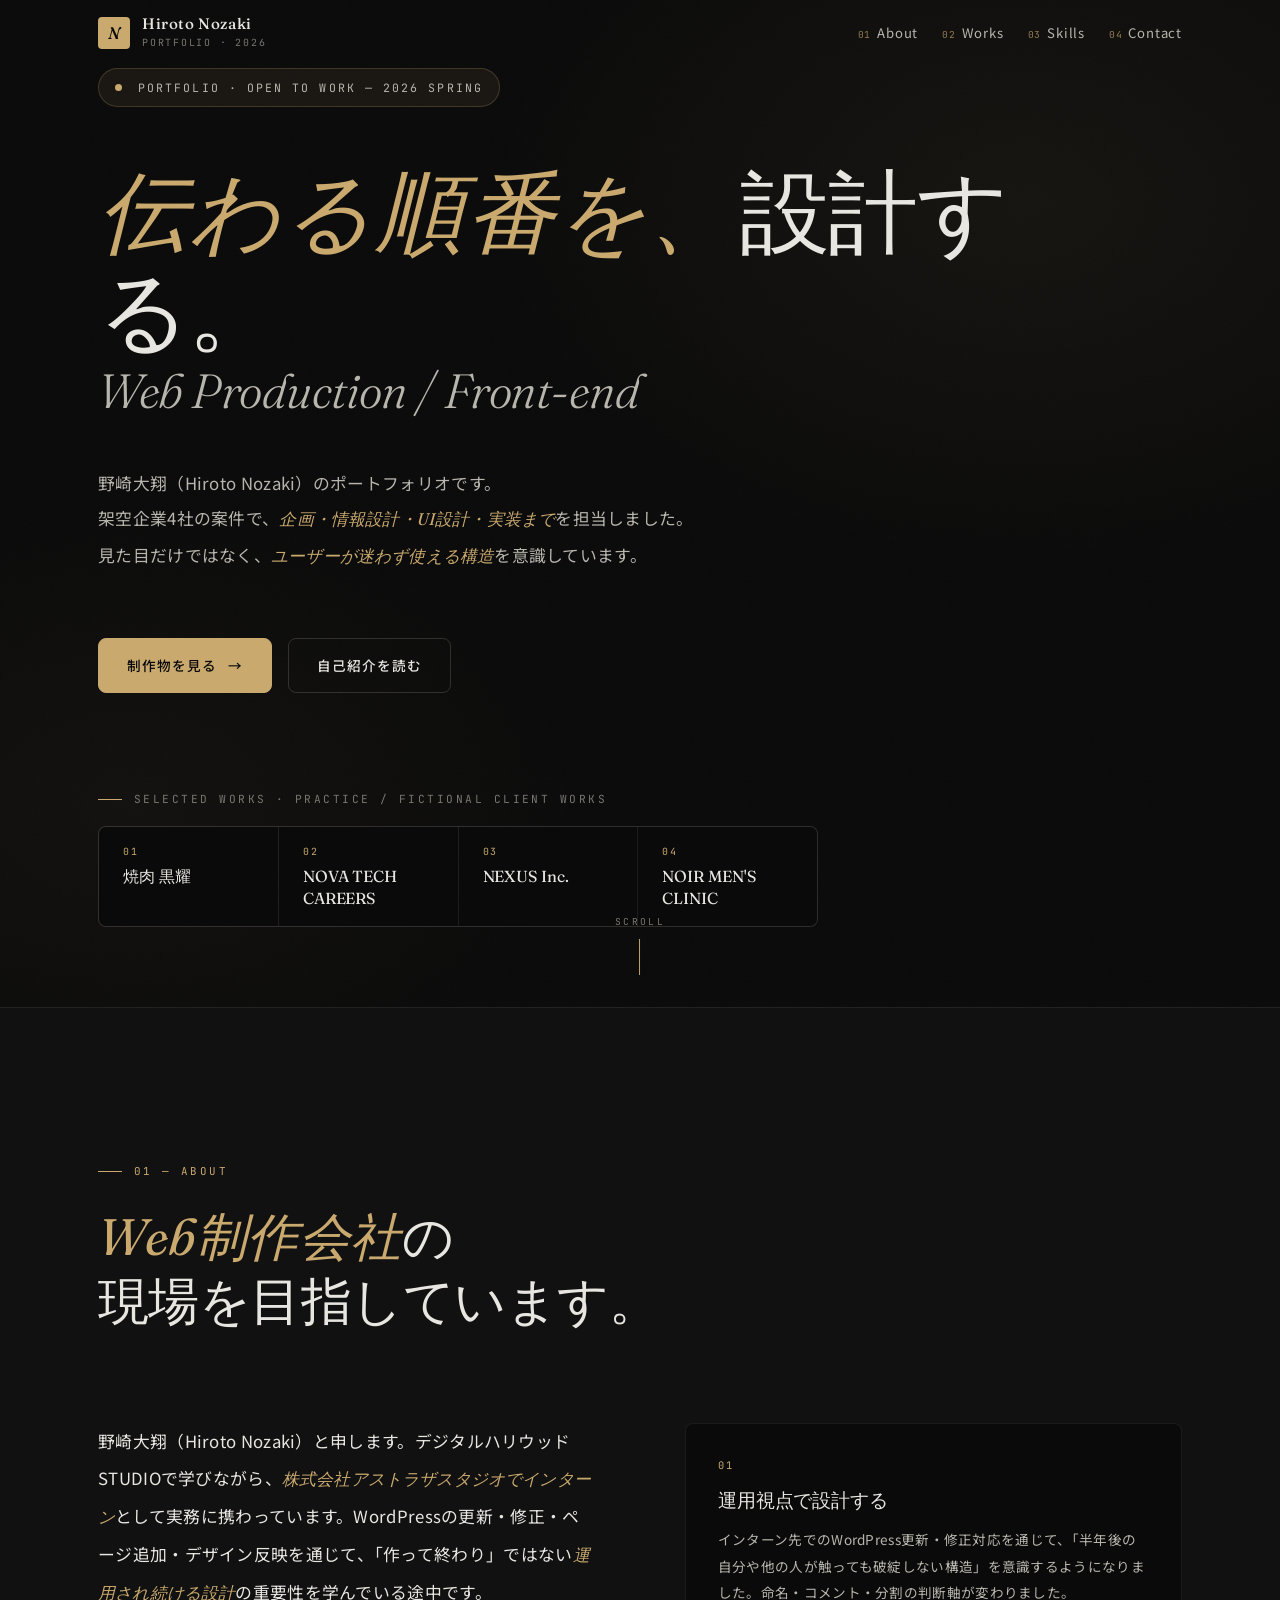
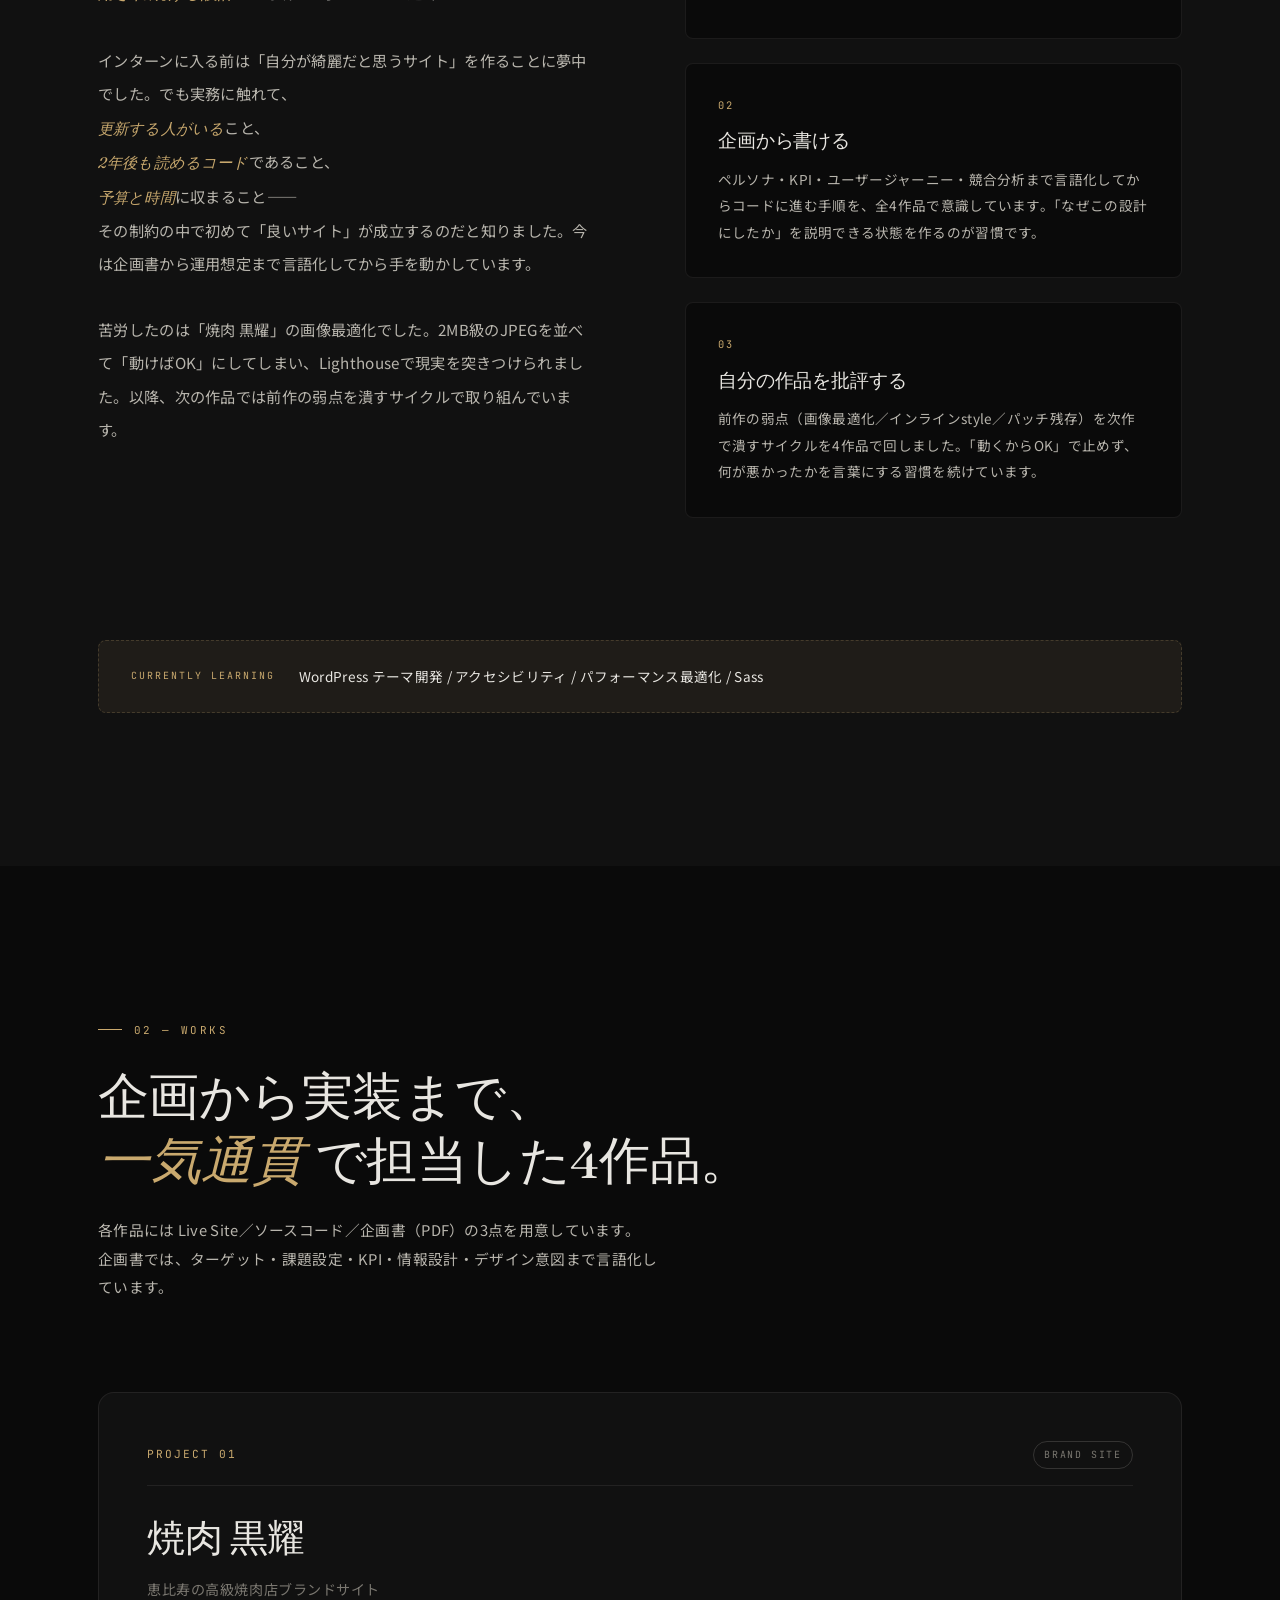
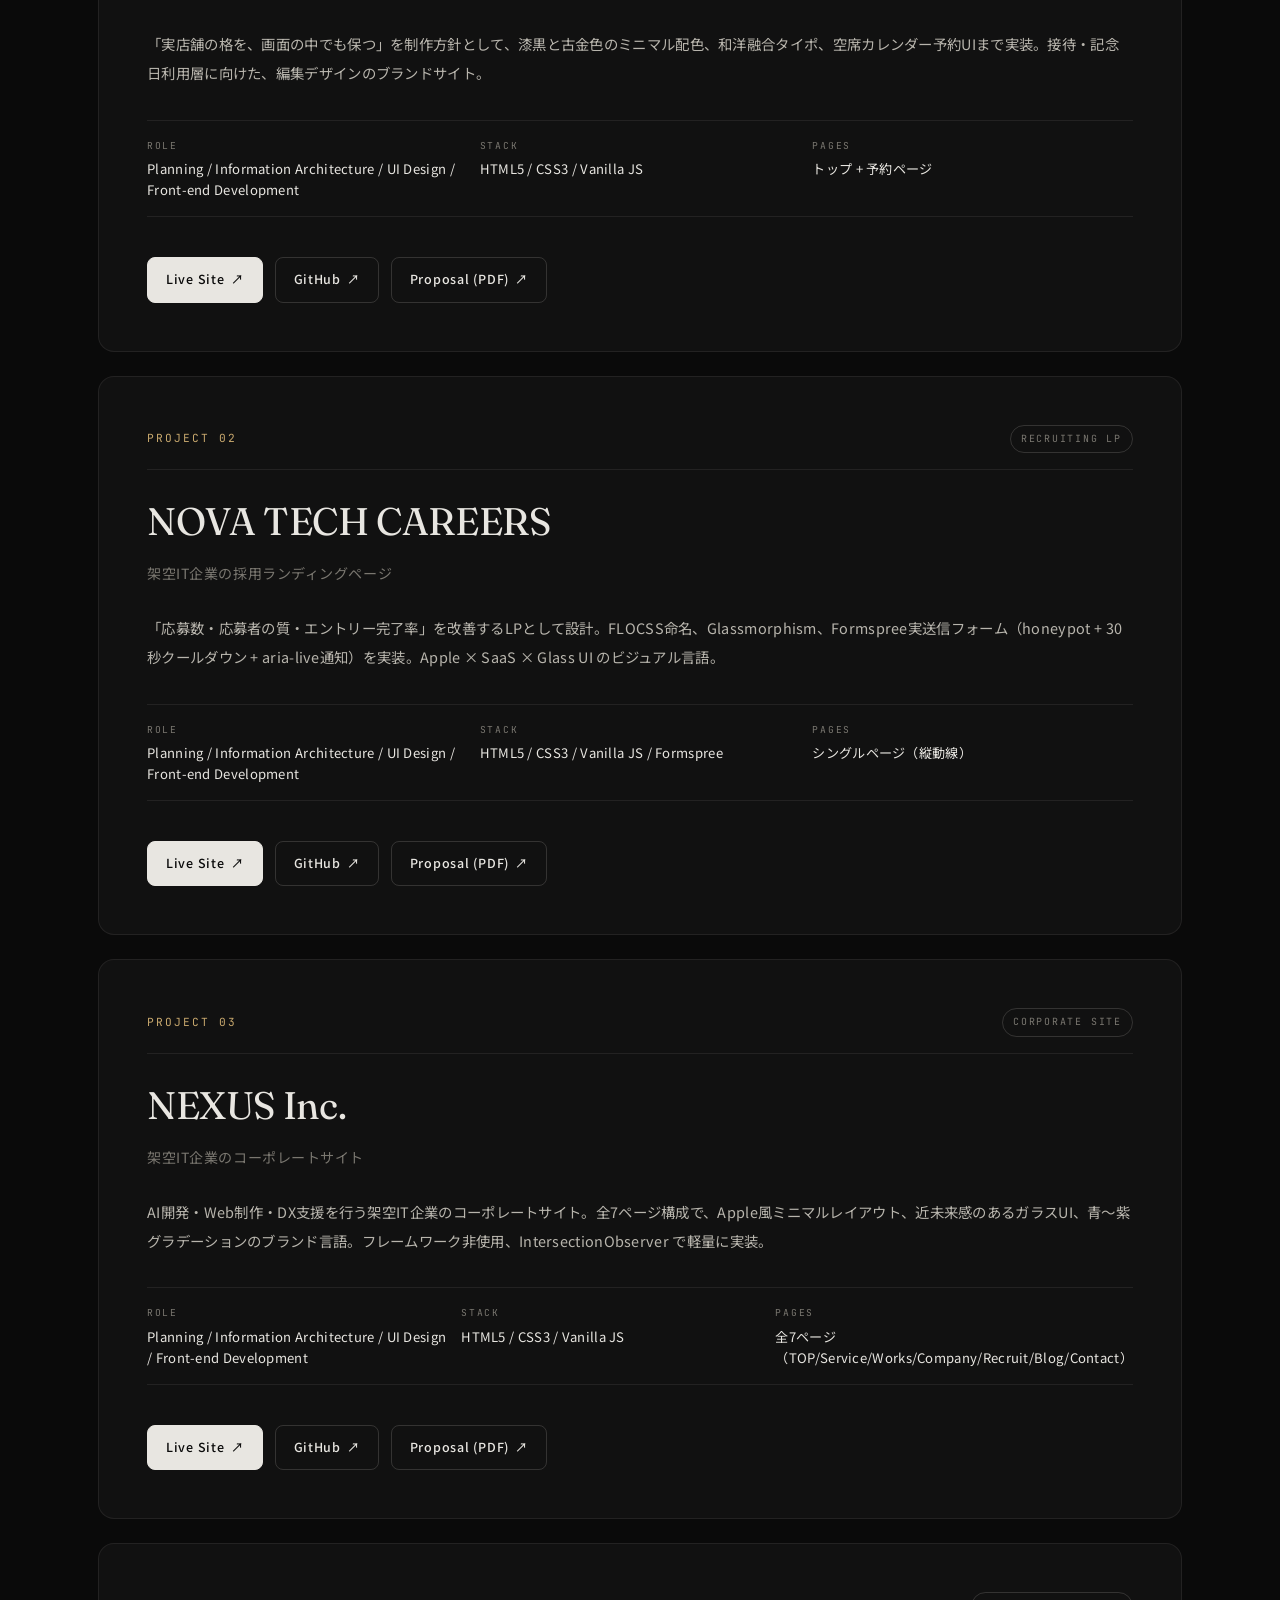
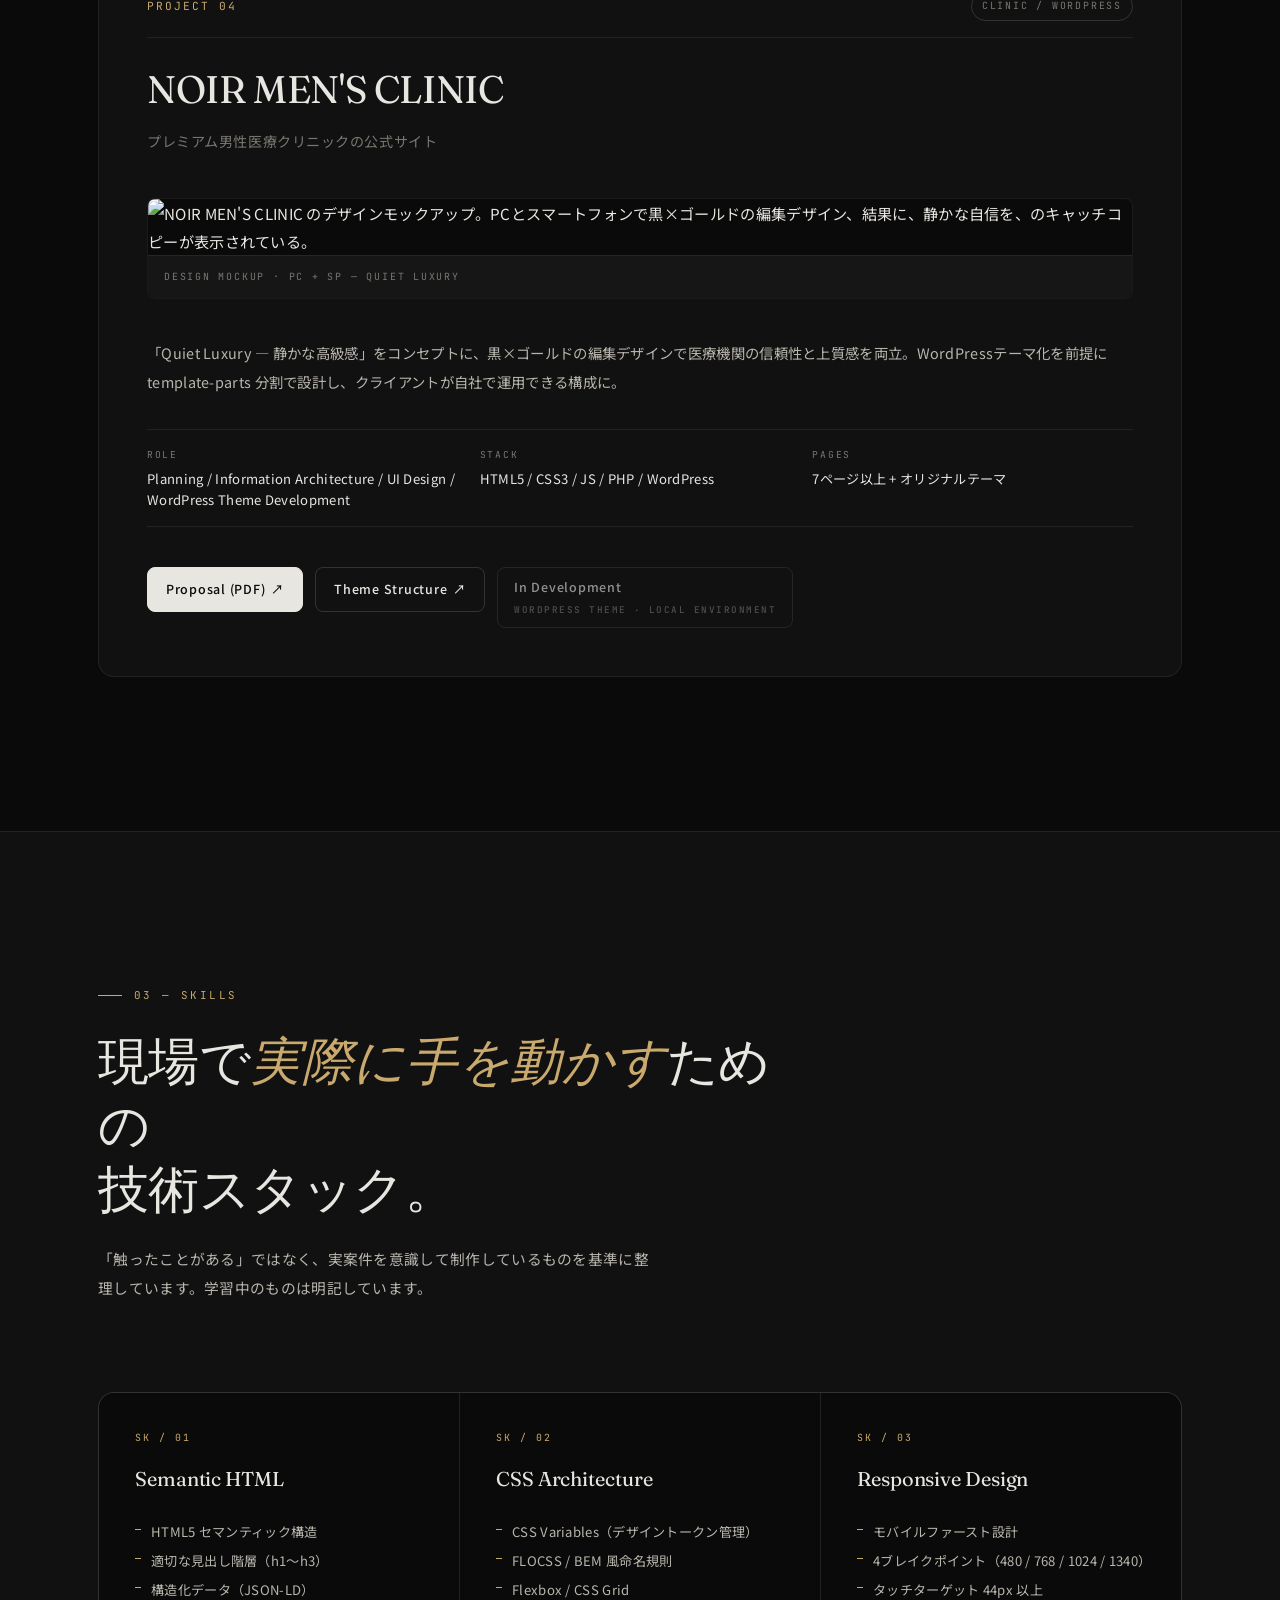
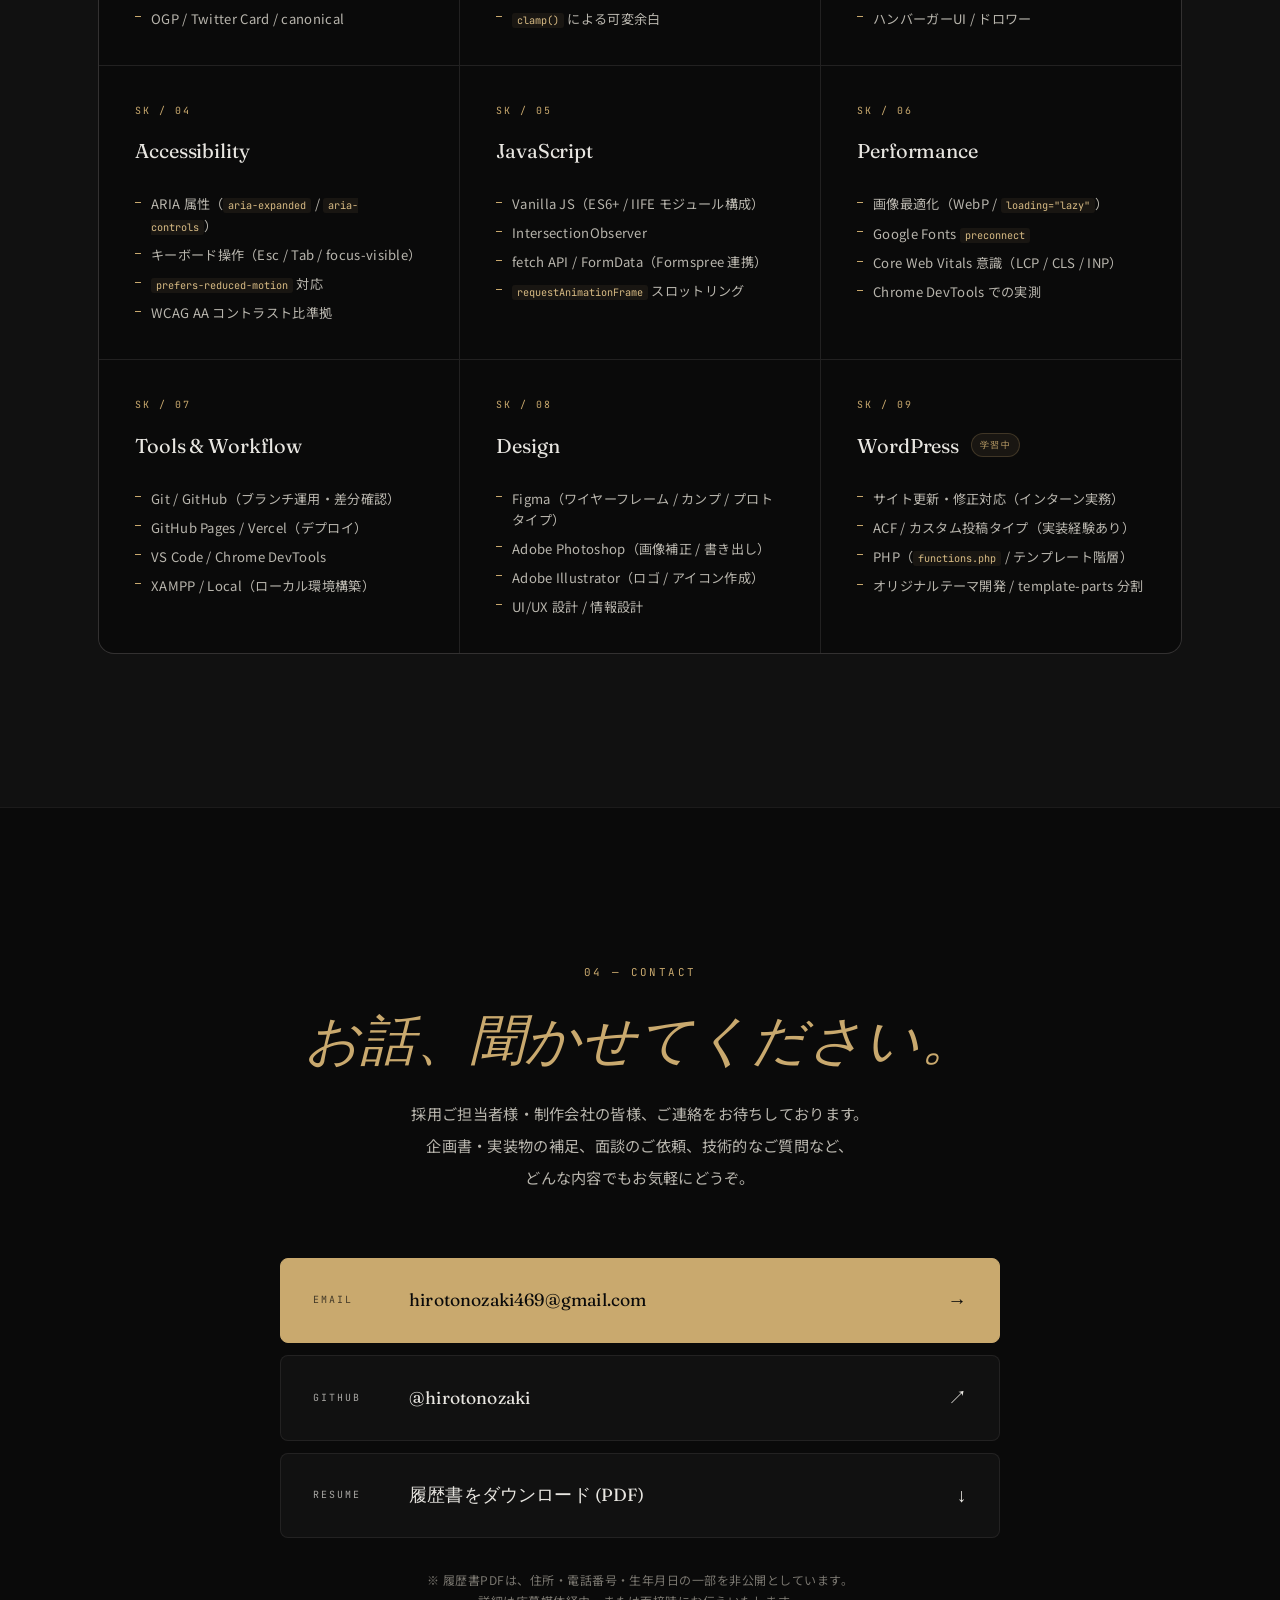
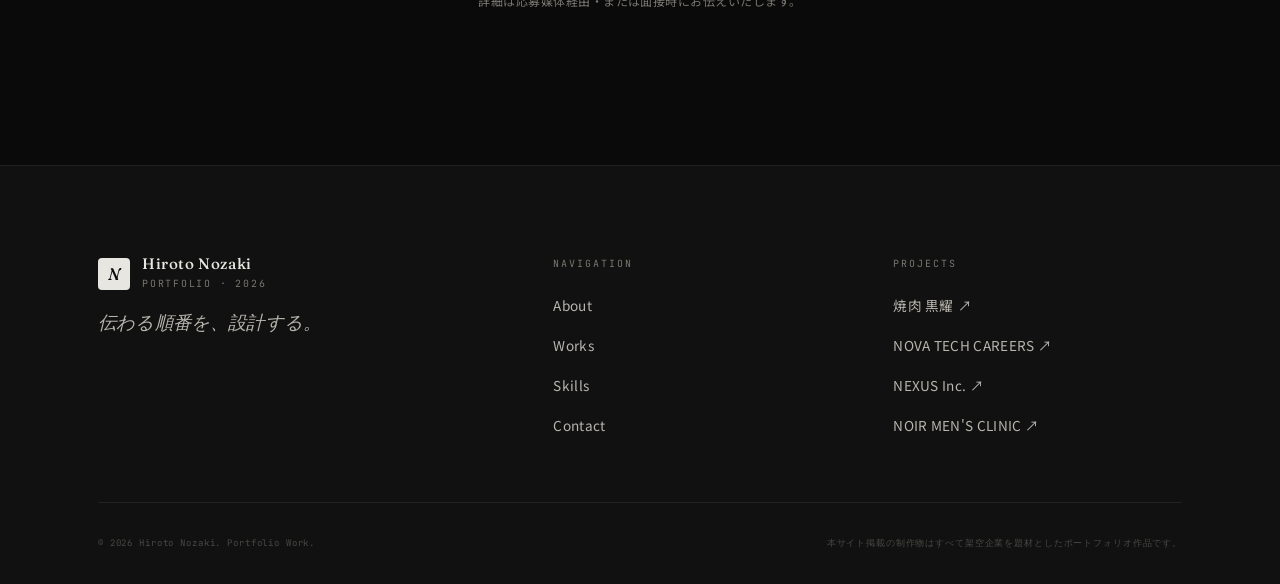
==== commit eb4ebc5c: "Update index.html" ====
--- a/index.html
+++ b/index.html
@@ -10,7 +10,7 @@
        SEO
        ============================================================ -->
   <title>Hiroto Nozaki — Portfolio | Web Production / Front-end</title>
-  <meta name="description" content="野崎大翔（Hiroto Nozaki）のポートフォリオサイト。Web制作・フロントエンド実装・UI/UX設計を担当。架空案件4本（焼肉 黒耀／NOVA TECH CAREERS／NEXUS Inc./NOIR MEN'S CLINIC）の企画書と実装をご覧いただけます。React / TypeScript 版（焼肉 黒耀 React Edition）も公開。">
+  <meta name="description" content="野崎大翔（Hiroto Nozaki）のポートフォリオサイト。Web制作・フロントエンド実装・UI/UX設計を担当。架空案件4本（焼肉 黒耀／NOVA TECH CAREERS／NEXUS Inc./NOIR MEN'S CLINIC）の企画書と実装をご覧いただけます。">
   <meta name="theme-color" content="#0a0a0a">
   <meta name="robots" content="index,follow">
 
@@ -236,12 +236,11 @@
         <header class="c-section-head" data-reveal>
           <p class="c-section-head__label">02 — Works</p>
           <h2 class="c-section-head__title" id="worksHeading">
-            企画から実装まで、<br><em>一気通貫</em> で担当した制作物。
+            企画から実装まで、<br><em>一気通貫</em> で担当した4作品。
           </h2>
           <p class="c-section-head__desc">
             各作品には Live Site／ソースコード／企画書（PDF）の3点を用意しています。
             企画書では、ターゲット・課題設定・KPI・情報設計・デザイン意図まで言語化しています。
-            さらに「焼肉 黒耀」は React / TypeScript で再構築した発展版（Project 05）も収録しています。
           </p>
         </header>
 
@@ -353,36 +352,6 @@
             </article>
           </li>
 
-          <li class="p-works__item" data-reveal data-reveal-delay="4">
-            <article class="c-work c-work--react">
-              <div class="c-work__head">
-                <p class="c-work__num">Project 05</p>
-                <span class="c-work__category">Brand Site · React Edition</span>
-              </div>
-              <h3 class="c-work__title">焼肉 黒耀 — React Reservation Experience</h3>
-              <p class="c-work__subtitle">「焼肉 黒耀」を React / TypeScript で再構築した予約体験（発展実装）</p>
-
-              <figure class="c-work__visual" aria-label="焼肉 黒耀 React Edition のプレビュー">
-                <img src="./assets/images/yakiniku-react-mockup.svg" alt="焼肉 黒耀 React版のプレビュー。黒×ゴールドのトーンで、PCとスマートフォンに予約カレンダーUIが表示されている。" loading="lazy">
-                <figcaption>React Reservation UI · PC + SP — Black &amp; Gold</figcaption>
-              </figure>
-
-              <p class="c-work__body">
-                Vanilla JS 版で作った予約サイトを、<strong>保守性・再利用性・チーム開発</strong>を見据えて React + TypeScript で再構築。状態に応じて UI が自動更新される宣言的な設計に切り替え、手動 DOM 操作のバグを根本から減らしました。黒×ゴールドの世界観は崩さず、設計の「なぜ」を説明できる状態を意識しています。
-              </p>
-              <dl class="c-work__meta">
-                <div><dt>Role</dt><dd>Re-architecture / Component Design / State Management / UI</dd></div>
-                <div><dt>Stack</dt><dd>React 18 / TypeScript / Vite / SCSS Modules / React Router</dd></div>
-                <div><dt>Focus</dt><dd>コンポーネント分割・状態管理・予約UI改善・再利用性</dd></div>
-              </dl>
-              <ul class="c-work__links">
-                <li><a href="https://hirotonozaki.github.io/yakiniku-kokuyou-react/" class="c-work__link c-work__link--primary" target="_blank" rel="noopener noreferrer">View Detail<span aria-hidden="true">↗</span></a></li>
-                <li><a href="https://hirotonozaki.github.io/yakiniku-kokuyou-react/" class="c-work__link" target="_blank" rel="noopener noreferrer">Live Site<span aria-hidden="true">↗</span></a></li>
-                <li><a href="https://github.com/hirotonozaki/yakiniku-kokuyou-react" class="c-work__link" target="_blank" rel="noopener noreferrer">GitHub<span aria-hidden="true">↗</span></a></li>
-              </ul>
-            </article>
-          </li>
-
         </ul>
       </div>
     </section>
@@ -597,7 +566,6 @@
             <li><a href="https://hirotonozaki.github.io/nova-tech-careers/" target="_blank" rel="noopener noreferrer">NOVA TECH CAREERS<span aria-hidden="true">↗</span></a></li>
             <li><a href="https://hirotonozaki.github.io/nexus-corporate/" target="_blank" rel="noopener noreferrer">NEXUS Inc.<span aria-hidden="true">↗</span></a></li>
             <li><a href="./assets/pdf/noir-mens-clinic-proposal.pdf" target="_blank" rel="noopener noreferrer">NOIR MEN'S CLINIC<span aria-hidden="true">↗</span></a></li>
-            <li><a href="https://hirotonozaki.github.io/yakiniku-kokuyou-react/" target="_blank" rel="noopener noreferrer">焼肉 黒耀 React Edition<span aria-hidden="true">↗</span></a></li>
           </ul>
         </nav>
       </div>
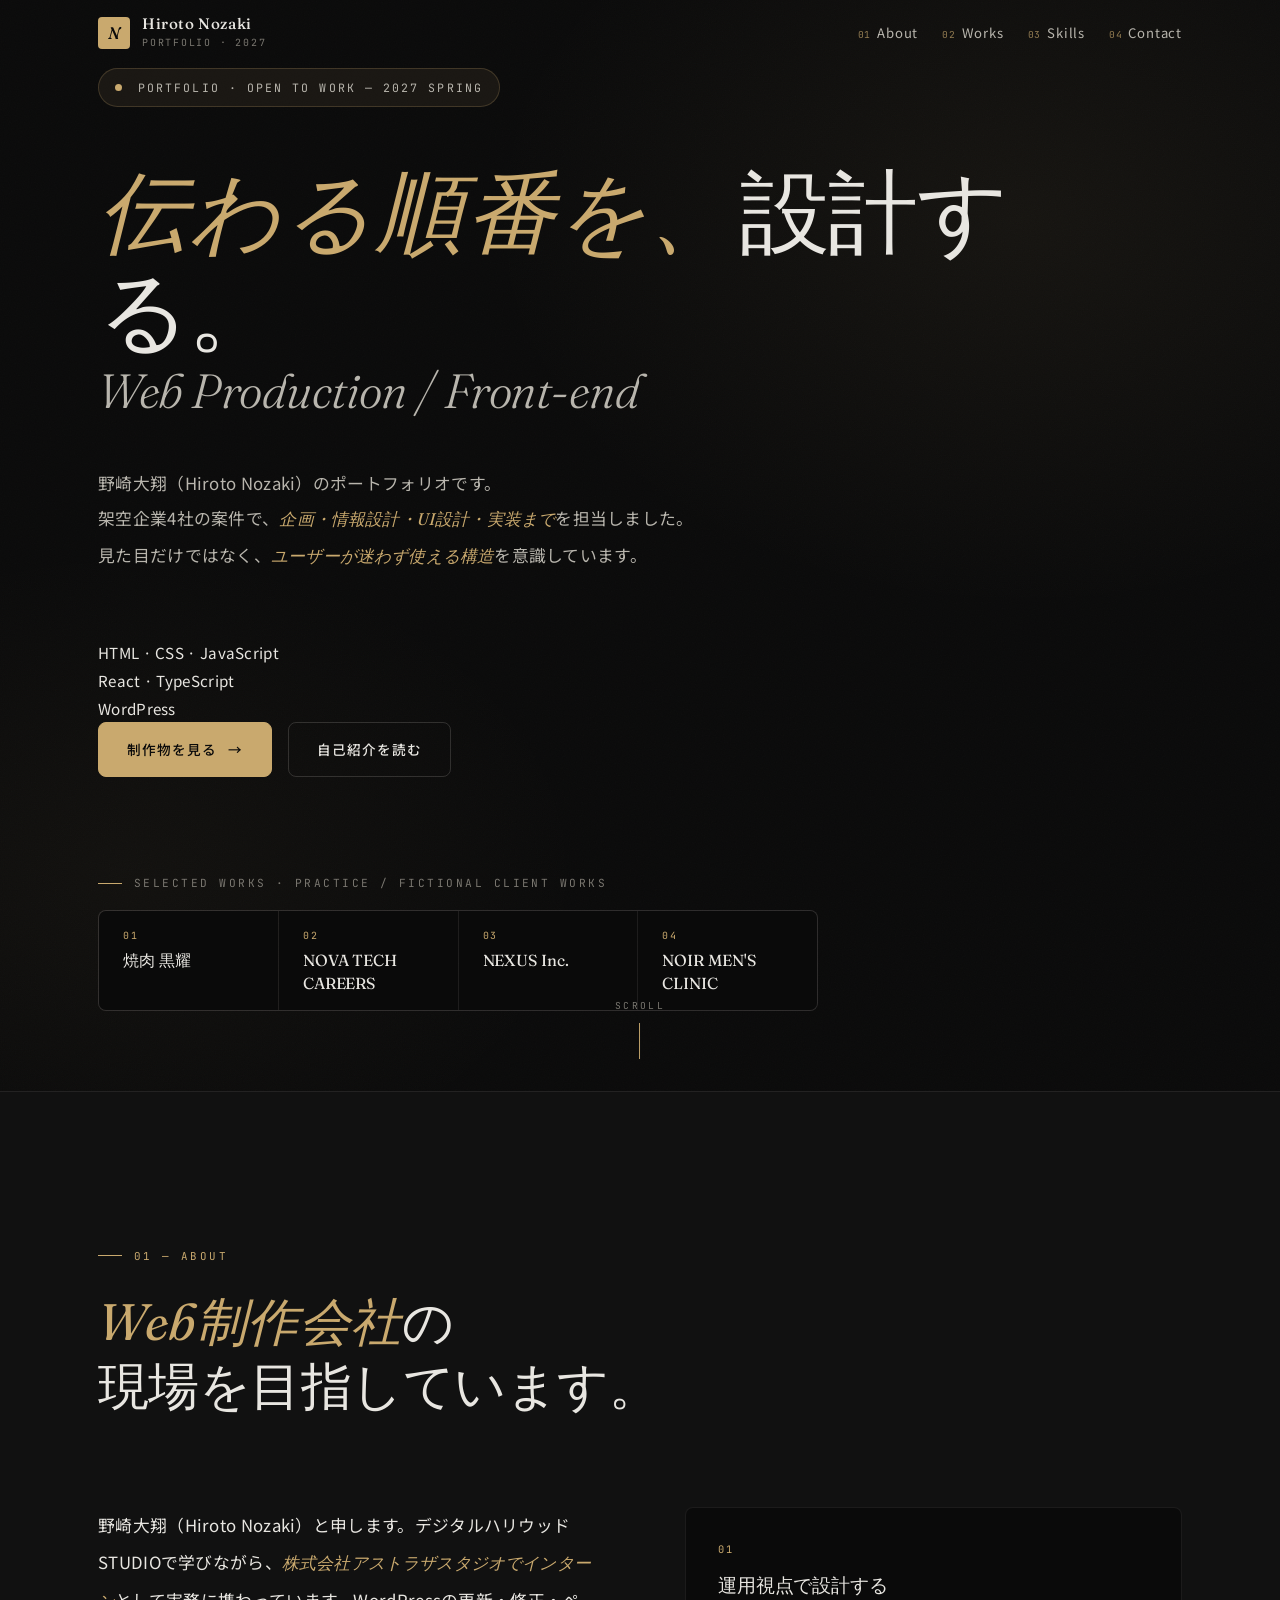
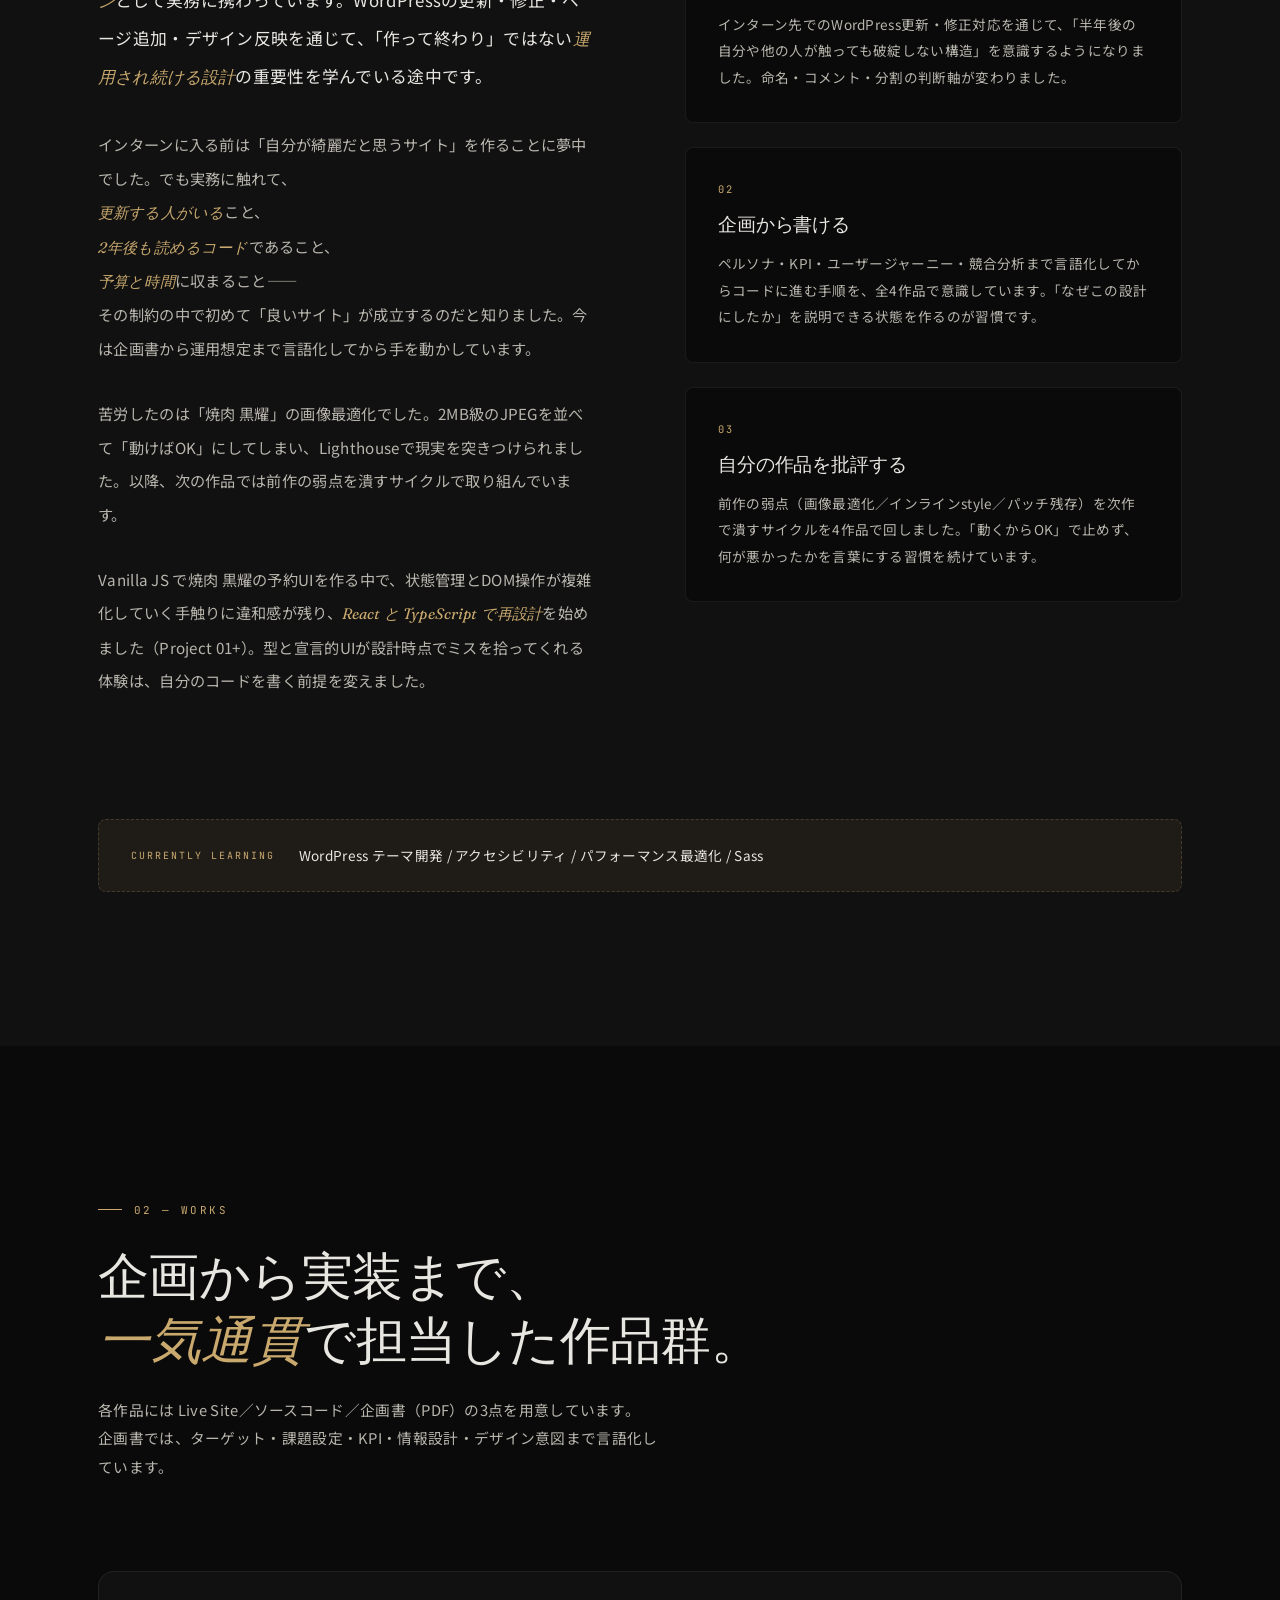
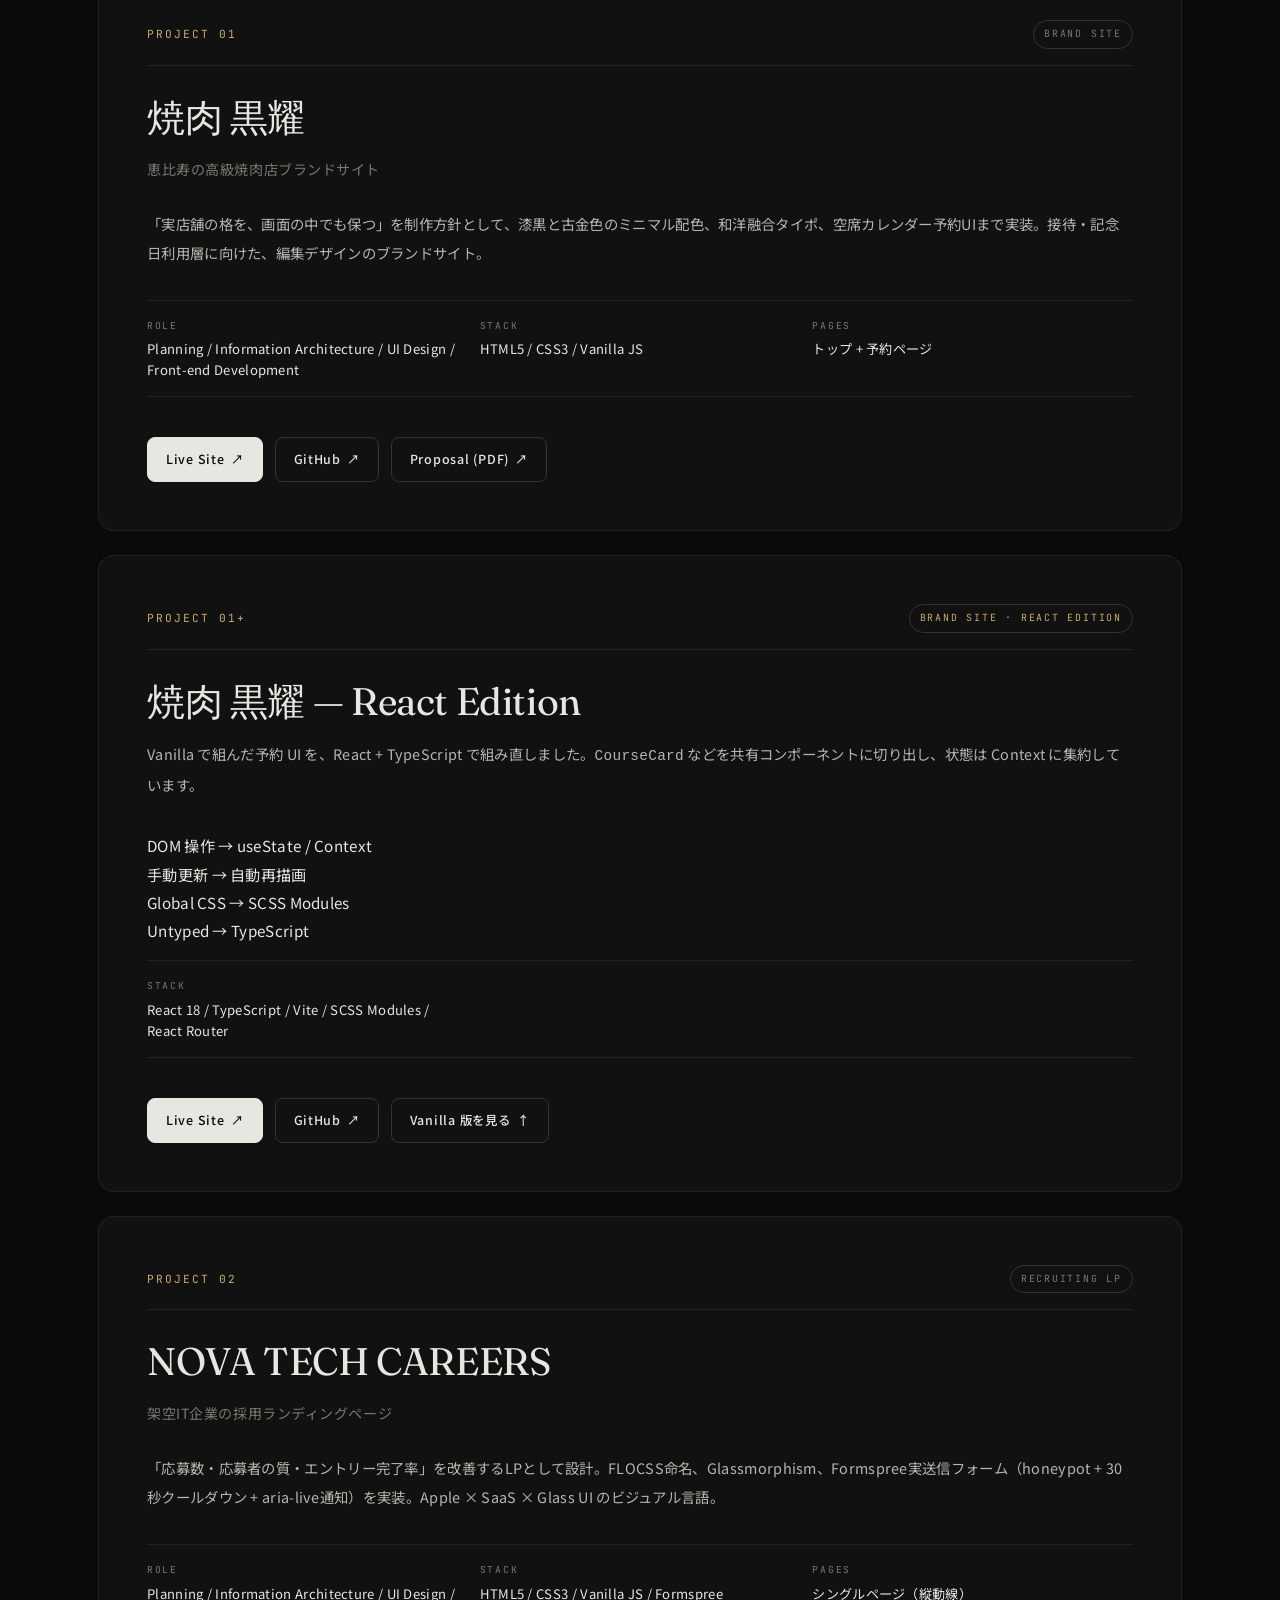
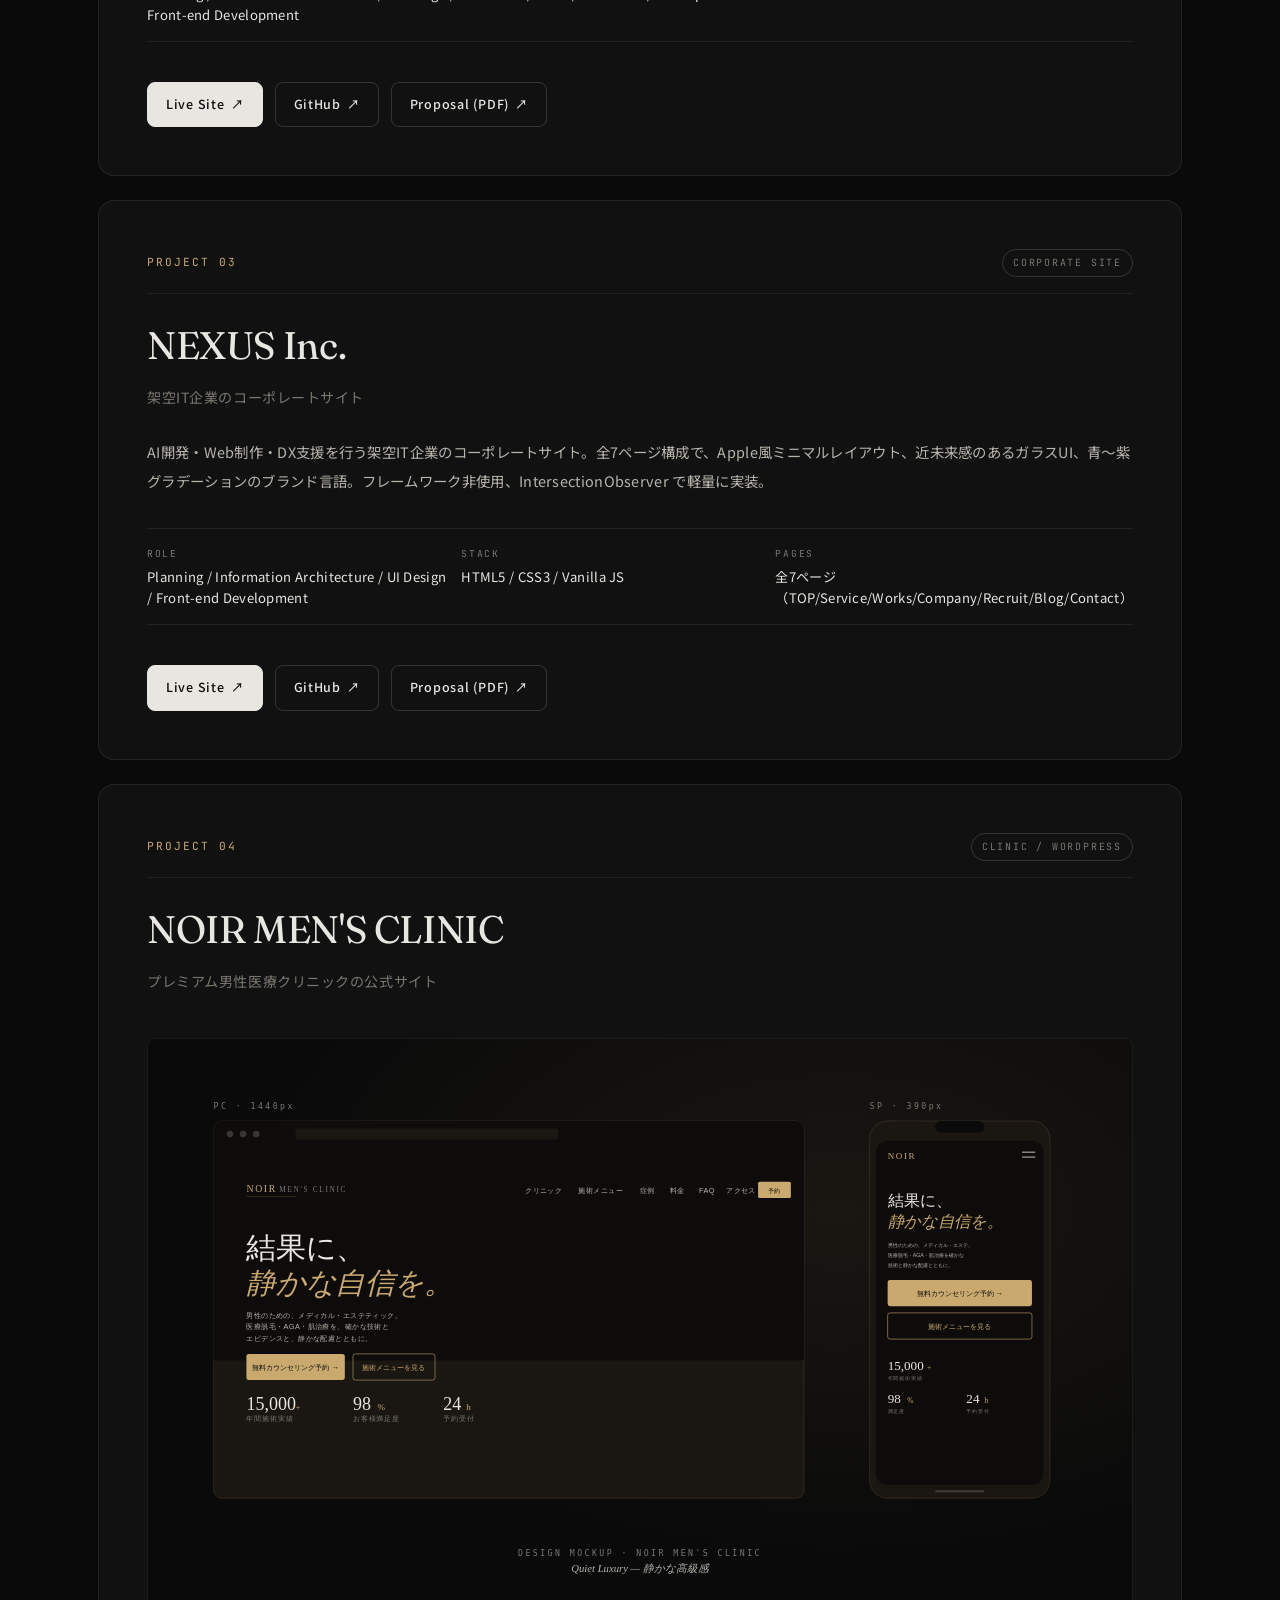
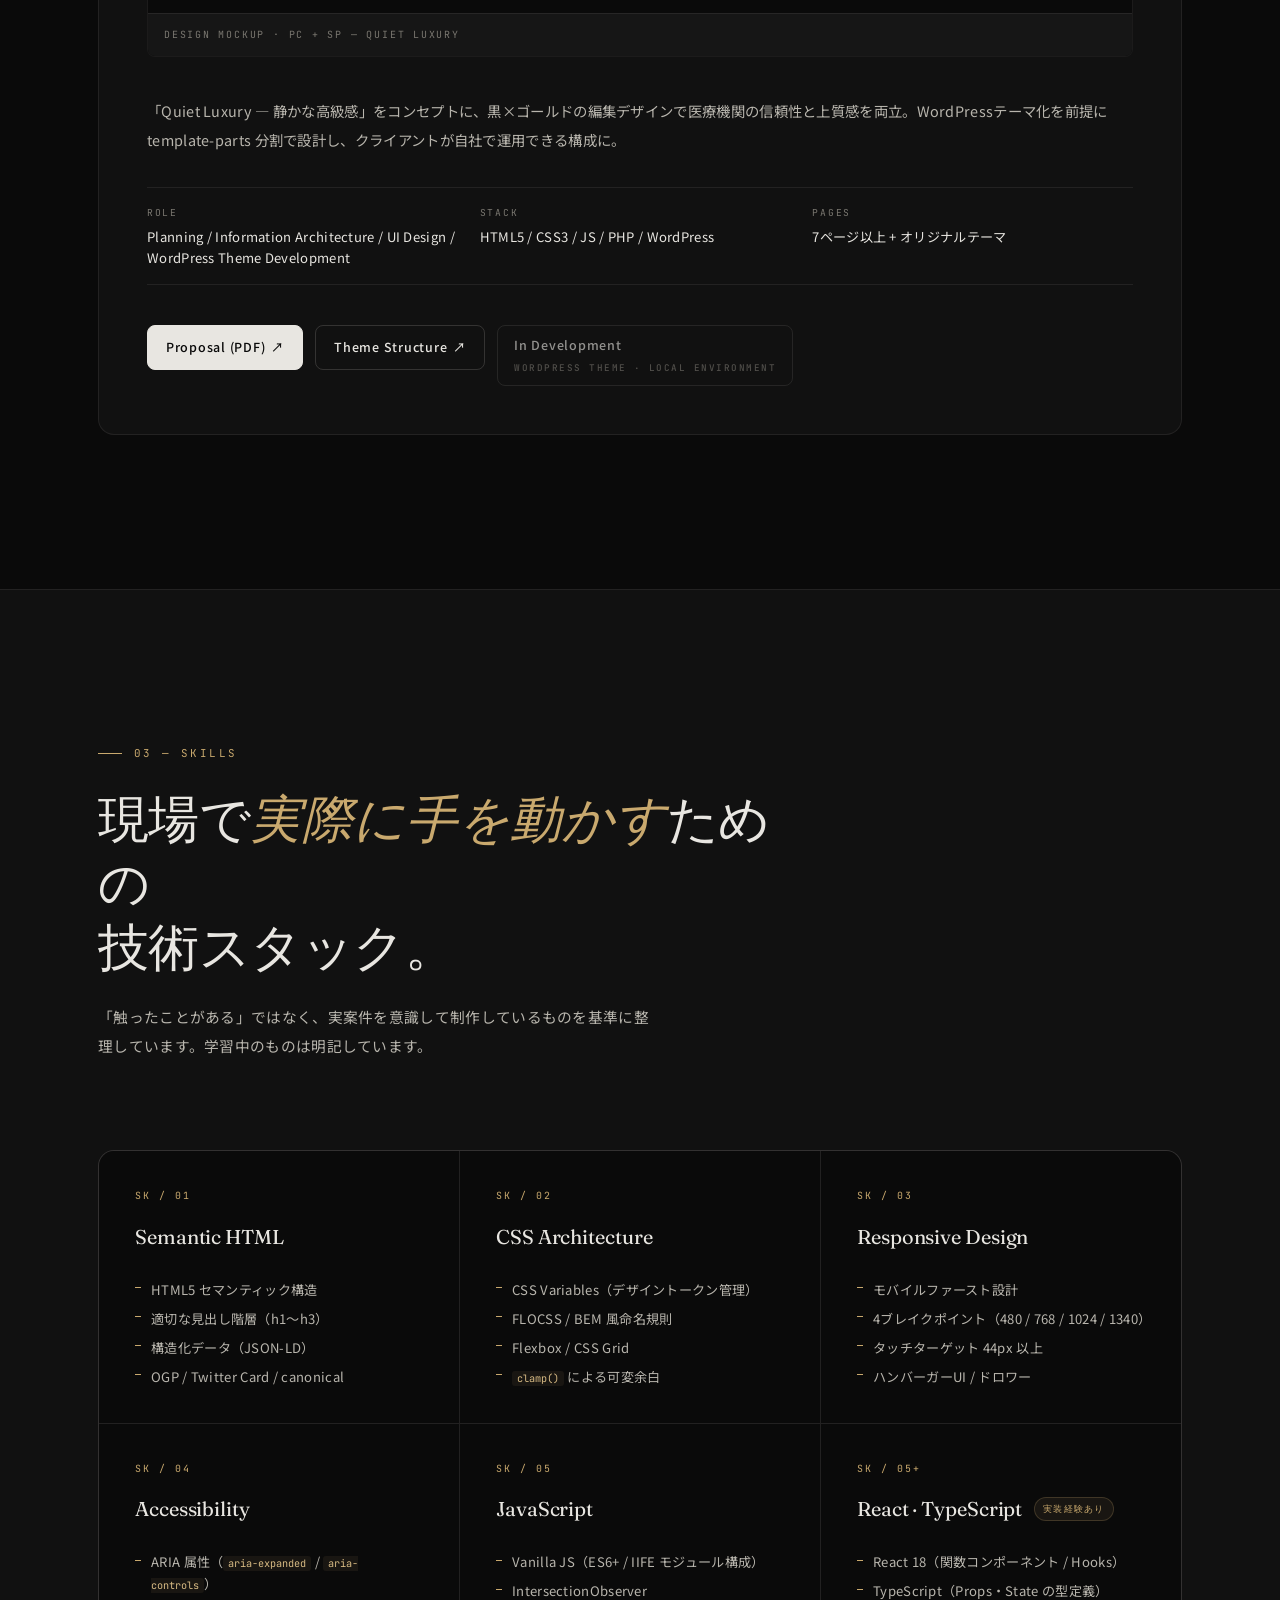
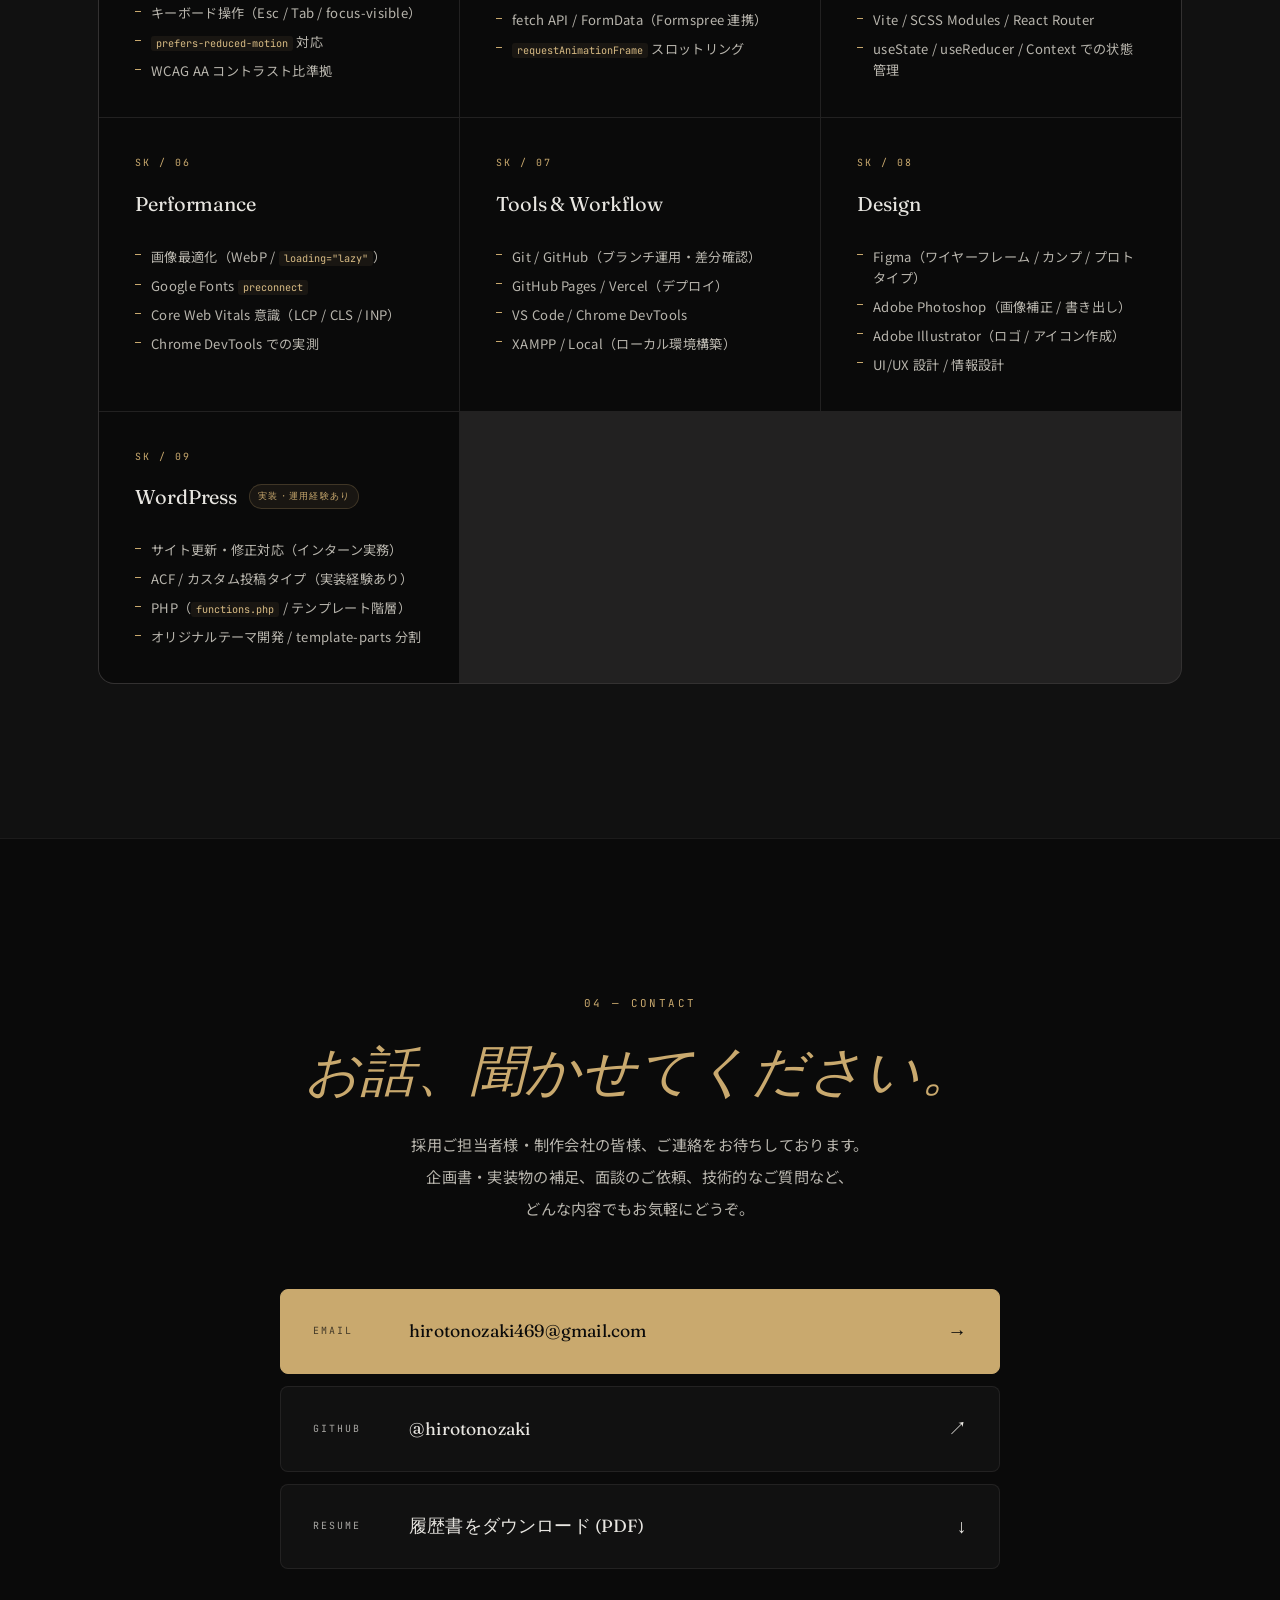
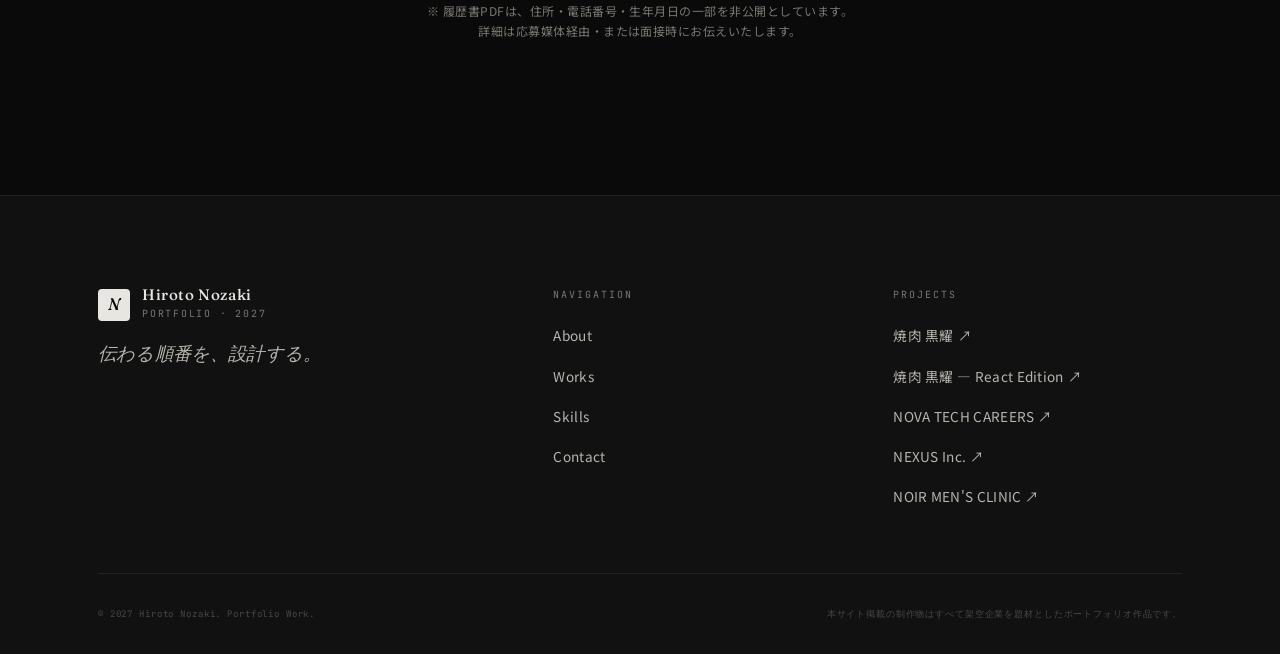
==== commit ab009f0f: "Update index.html" ====
--- a/index.html
+++ b/index.html
@@ -82,7 +82,7 @@
         <span class="c-logo__mark" aria-hidden="true">N</span>
         <span class="c-logo__text">
           <span class="c-logo__name">Hiroto Nozaki</span>
-          <span class="c-logo__role">Portfolio · 2026</span>
+          <span class="c-logo__role">Portfolio · 2027</span>
         </span>
       </a>
 
@@ -115,7 +115,7 @@
       <div class="l-container p-hero__inner">
         <p class="p-hero__eyebrow" data-reveal>
           <span class="c-pulse" aria-hidden="true"></span>
-          Portfolio · Open to Work — 2026 Spring
+          Portfolio · Open to Work — 2027 Spring
         </p>
 
         <h1 class="p-hero__heading" id="heroHeading">
@@ -133,7 +133,13 @@
           見た目だけではなく、<em>ユーザーが迷わず使える構造</em>を意識しています。
         </p>
 
-        <div class="p-hero__cta" data-reveal data-reveal-delay="4">
+        <ul class="p-hero__tech" data-reveal data-reveal-delay="4" aria-label="主な使用技術">
+          <li>HTML · CSS · JavaScript</li>
+          <li>React · TypeScript</li>
+          <li>WordPress</li>
+        </ul>
+
+        <div class="p-hero__cta" data-reveal data-reveal-delay="5">
           <a href="#works" class="c-btn c-btn--primary">
             制作物を見る
             <span class="c-btn__arrow" aria-hidden="true">→</span>
@@ -143,7 +149,7 @@
           </a>
         </div>
 
-        <dl class="p-hero__selected" data-reveal data-reveal-delay="5" aria-label="Selected Works">
+        <dl class="p-hero__selected" data-reveal data-reveal-delay="6" aria-label="Selected Works">
           <p class="p-hero__selected-label">
             <span class="p-hero__selected-label-line" aria-hidden="true"></span>
             Selected Works · Practice / Fictional Client Works
@@ -199,6 +205,9 @@
             <p>
               苦労したのは「焼肉 黒耀」の画像最適化でした。2MB級のJPEGを並べて「動けばOK」にしてしまい、Lighthouseで現実を突きつけられました。以降、次の作品では前作の弱点を潰すサイクルで取り組んでいます。
             </p>
+            <p>
+              Vanilla JS で焼肉 黒耀の予約UIを作る中で、状態管理とDOM操作が複雑化していく手触りに違和感が残り、<em>React と TypeScript で再設計</em>を始めました（Project 01+）。型と宣言的UIが設計時点でミスを拾ってくれる体験は、自分のコードを書く前提を変えました。
+            </p>
           </div>
 
           <ul class="p-about__strengths" aria-label="3つの強み">
@@ -236,7 +245,7 @@
         <header class="c-section-head" data-reveal>
           <p class="c-section-head__label">02 — Works</p>
           <h2 class="c-section-head__title" id="worksHeading">
-            企画から実装まで、<br><em>一気通貫</em> で担当した4作品。
+            企画から実装まで、<br><em>一気通貫</em>で担当した作品群。
           </h2>
           <p class="c-section-head__desc">
             各作品には Live Site／ソースコード／企画書（PDF）の3点を用意しています。
@@ -247,7 +256,7 @@
         <ul class="p-works__list">
 
           <!-- 作品 01 -->
-          <li class="p-works__item" data-reveal>
+          <li class="p-works__item" id="project-01" data-reveal>
             <article class="c-work">
               <div class="c-work__head">
                 <p class="c-work__num">Project 01</p>
@@ -271,8 +280,56 @@
             </article>
           </li>
 
+          <!-- 作品 01+ ─ React Edition -->
+          <li class="p-works__item" id="project-01-react" data-reveal data-reveal-delay="1">
+            <article class="c-work c-work--react">
+              <div class="c-work__head">
+                <p class="c-work__num">Project 01<span aria-hidden="true">+</span></p>
+                <span class="c-work__category">Brand Site · React Edition</span>
+              </div>
+              <h3 class="c-work__title">焼肉 黒耀 — React Edition</h3>
+
+              <p class="c-work__body">
+                Vanilla で組んだ予約 UI を、React + TypeScript で組み直しました。<code>CourseCard</code> などを共有コンポーネントに切り出し、状態は Context に集約しています。
+              </p>
+
+              <ul class="c-work__chips" aria-label="Vanilla から React への主な変更点">
+                <li>
+                  <span class="c-work__chip-from">DOM 操作</span>
+                  <span class="c-work__chip-arrow" aria-hidden="true">→</span>
+                  <span class="c-work__chip-to">useState / Context</span>
+                </li>
+                <li>
+                  <span class="c-work__chip-from">手動更新</span>
+                  <span class="c-work__chip-arrow" aria-hidden="true">→</span>
+                  <span class="c-work__chip-to">自動再描画</span>
+                </li>
+                <li>
+                  <span class="c-work__chip-from">Global CSS</span>
+                  <span class="c-work__chip-arrow" aria-hidden="true">→</span>
+                  <span class="c-work__chip-to">SCSS Modules</span>
+                </li>
+                <li>
+                  <span class="c-work__chip-from">Untyped</span>
+                  <span class="c-work__chip-arrow" aria-hidden="true">→</span>
+                  <span class="c-work__chip-to">TypeScript</span>
+                </li>
+              </ul>
+
+              <dl class="c-work__meta">
+                <div><dt>Stack</dt><dd>React 18 / TypeScript / Vite / SCSS Modules / React Router</dd></div>
+              </dl>
+
+              <ul class="c-work__links">
+                <li><a href="https://hirotonozaki.github.io/yakiniku-kokuyou-react/" class="c-work__link c-work__link--primary" target="_blank" rel="noopener noreferrer">Live Site<span aria-hidden="true">↗</span></a></li>
+                <li><a href="https://github.com/hirotonozaki/yakiniku-kokuyou-react" class="c-work__link" target="_blank" rel="noopener noreferrer">GitHub<span aria-hidden="true">↗</span></a></li>
+                <li><a href="#project-01" class="c-work__link">Vanilla 版を見る<span aria-hidden="true">↑</span></a></li>
+              </ul>
+            </article>
+          </li>
+
           <!-- 作品 02 -->
-          <li class="p-works__item" data-reveal data-reveal-delay="1">
+          <li class="p-works__item" data-reveal data-reveal-delay="2">
             <article class="c-work">
               <div class="c-work__head">
                 <p class="c-work__num">Project 02</p>
@@ -297,7 +354,7 @@
           </li>
 
           <!-- 作品 03 -->
-          <li class="p-works__item" data-reveal data-reveal-delay="2">
+          <li class="p-works__item" data-reveal data-reveal-delay="3">
             <article class="c-work">
               <div class="c-work__head">
                 <p class="c-work__num">Project 03</p>
@@ -322,7 +379,7 @@
           </li>
 
           <!-- 作品 04 -->
-          <li class="p-works__item" data-reveal data-reveal-delay="3">
+          <li class="p-works__item" data-reveal data-reveal-delay="4">
             <article class="c-work">
               <div class="c-work__head">
                 <p class="c-work__num">Project 04</p>
@@ -429,7 +486,21 @@
             </ul>
           </div>
 
-          <div class="c-skill-card" data-reveal data-reveal-delay="6">
+          <div class="c-skill-card c-skill-card--accent" data-reveal data-reveal-delay="6">
+            <p class="c-skill-card__num">SK / 05<span aria-hidden="true">+</span></p>
+            <h3 class="c-skill-card__title">
+              React · TypeScript
+              <span class="c-skill-card__badge c-skill-card__badge--strong">実装経験あり</span>
+            </h3>
+            <ul class="c-skill-card__list">
+              <li>React 18（関数コンポーネント / Hooks）</li>
+              <li>TypeScript（Props・State の型定義）</li>
+              <li>Vite / SCSS Modules / React Router</li>
+              <li>useState / useReducer / Context での状態管理</li>
+            </ul>
+          </div>
+
+          <div class="c-skill-card" data-reveal data-reveal-delay="7">
             <p class="c-skill-card__num">SK / 06</p>
             <h3 class="c-skill-card__title">Performance</h3>
             <ul class="c-skill-card__list">
@@ -440,7 +511,7 @@
             </ul>
           </div>
 
-          <div class="c-skill-card" data-reveal data-reveal-delay="7">
+          <div class="c-skill-card" data-reveal data-reveal-delay="8">
             <p class="c-skill-card__num">SK / 07</p>
             <h3 class="c-skill-card__title">Tools &amp; Workflow</h3>
             <ul class="c-skill-card__list">
@@ -451,7 +522,7 @@
             </ul>
           </div>
 
-          <div class="c-skill-card" data-reveal data-reveal-delay="8">
+          <div class="c-skill-card" data-reveal data-reveal-delay="9">
             <p class="c-skill-card__num">SK / 08</p>
             <h3 class="c-skill-card__title">Design</h3>
             <ul class="c-skill-card__list">
@@ -462,11 +533,11 @@
             </ul>
           </div>
 
-          <div class="c-skill-card c-skill-card--learning" data-reveal data-reveal-delay="9">
+          <div class="c-skill-card" data-reveal data-reveal-delay="10">
             <p class="c-skill-card__num">SK / 09</p>
             <h3 class="c-skill-card__title">
               WordPress
-              <span class="c-skill-card__badge">学習中</span>
+              <span class="c-skill-card__badge c-skill-card__badge--strong">実装・運用経験あり</span>
             </h3>
             <ul class="c-skill-card__list">
               <li>サイト更新・修正対応（インターン実務）</li>
@@ -543,7 +614,7 @@
             <span class="c-logo__mark" aria-hidden="true">N</span>
             <span class="c-logo__text">
               <span class="c-logo__name">Hiroto Nozaki</span>
-              <span class="c-logo__role">Portfolio · 2026</span>
+              <span class="c-logo__role">Portfolio · 2027</span>
             </span>
           </a>
           <p class="l-footer__tagline">伝わる順番を、設計する。</p>
@@ -563,6 +634,7 @@
           <p class="l-footer__nav-label">Projects</p>
           <ul>
             <li><a href="https://hirotonozaki.github.io/yakiniku-kokuyou/" target="_blank" rel="noopener noreferrer">焼肉 黒耀<span aria-hidden="true">↗</span></a></li>
+            <li><a href="https://hirotonozaki.github.io/yakiniku-kokuyou-react/" target="_blank" rel="noopener noreferrer">焼肉 黒耀 — React Edition<span aria-hidden="true">↗</span></a></li>
             <li><a href="https://hirotonozaki.github.io/nova-tech-careers/" target="_blank" rel="noopener noreferrer">NOVA TECH CAREERS<span aria-hidden="true">↗</span></a></li>
             <li><a href="https://hirotonozaki.github.io/nexus-corporate/" target="_blank" rel="noopener noreferrer">NEXUS Inc.<span aria-hidden="true">↗</span></a></li>
             <li><a href="./assets/pdf/noir-mens-clinic-proposal.pdf" target="_blank" rel="noopener noreferrer">NOIR MEN'S CLINIC<span aria-hidden="true">↗</span></a></li>
@@ -571,7 +643,7 @@
       </div>
 
       <div class="l-footer__bottom">
-        <small>© <span data-current-year>2026</span> Hiroto Nozaki. Portfolio Work.</small>
+        <small>© 2027 Hiroto Nozaki. Portfolio Work.</small>
         <small class="l-footer__note">本サイト掲載の制作物はすべて架空企業を題材としたポートフォリオ作品です。</small>
       </div>
     </div>
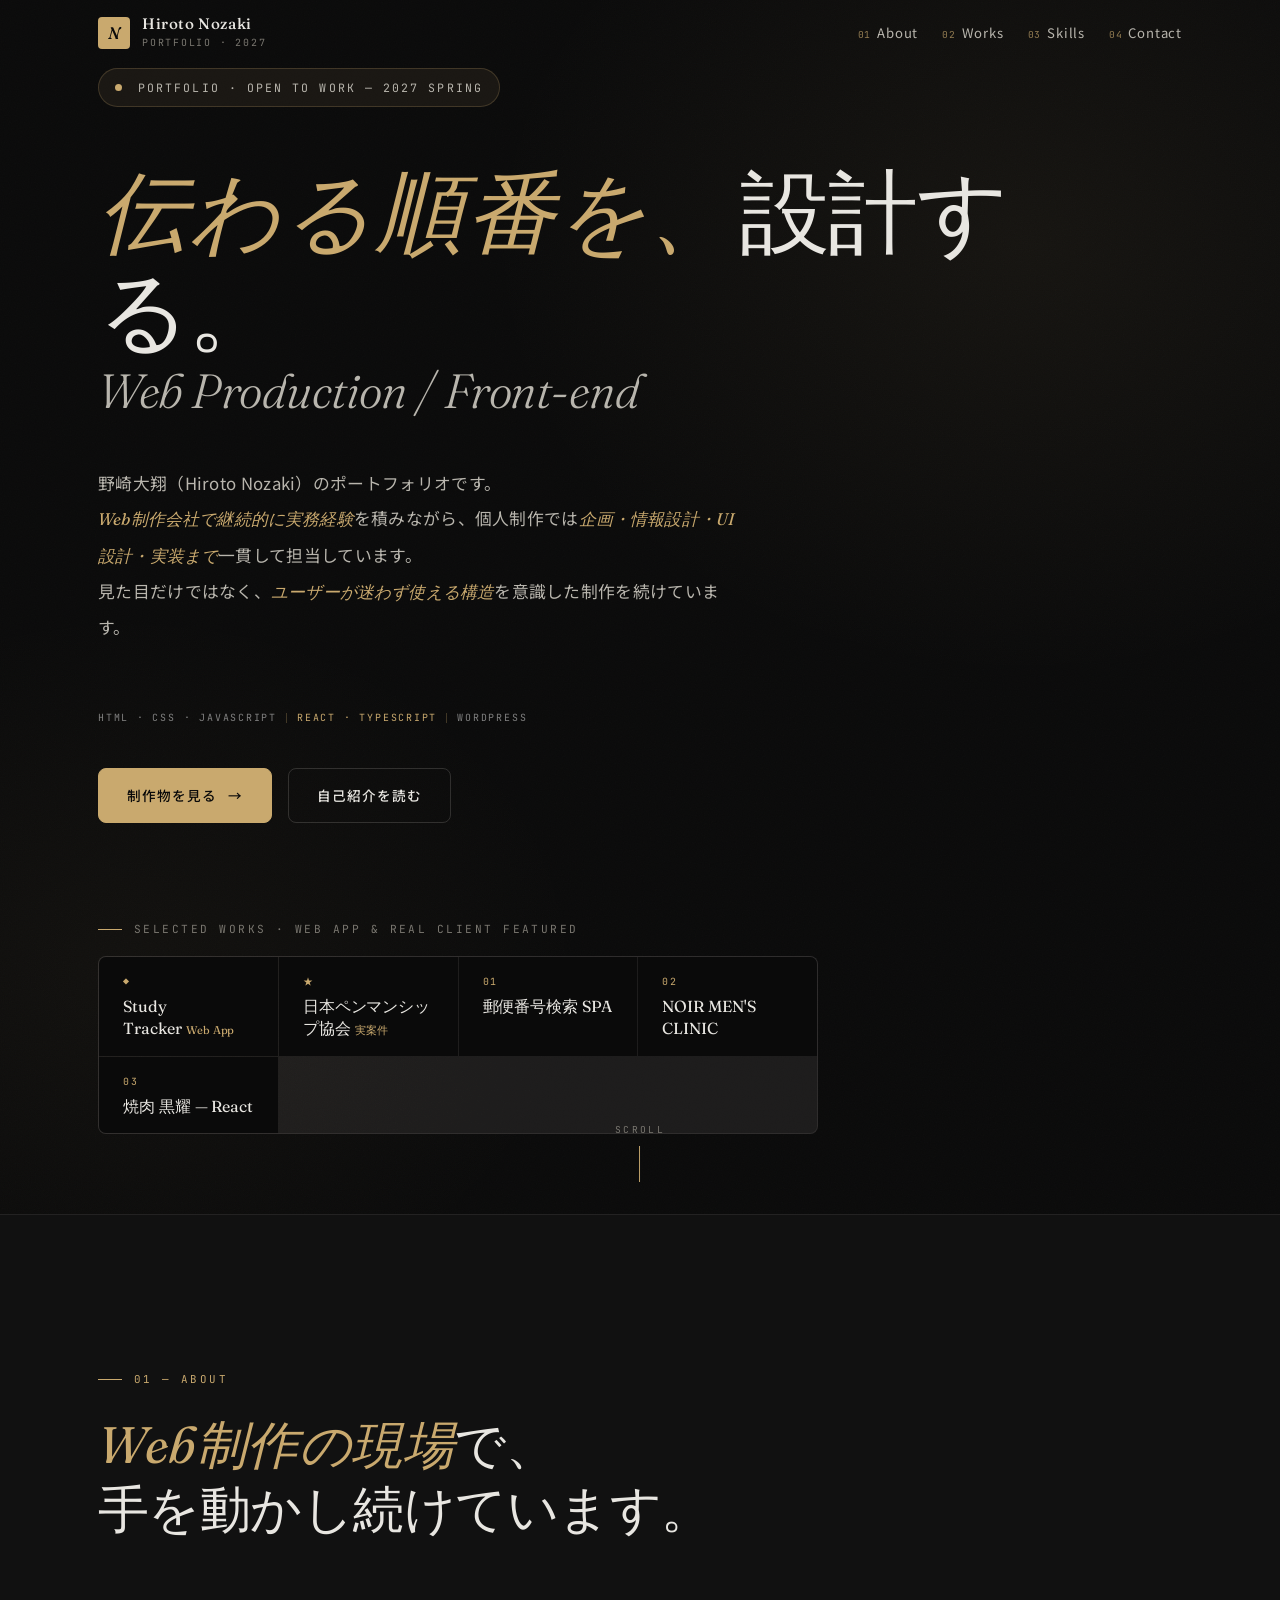
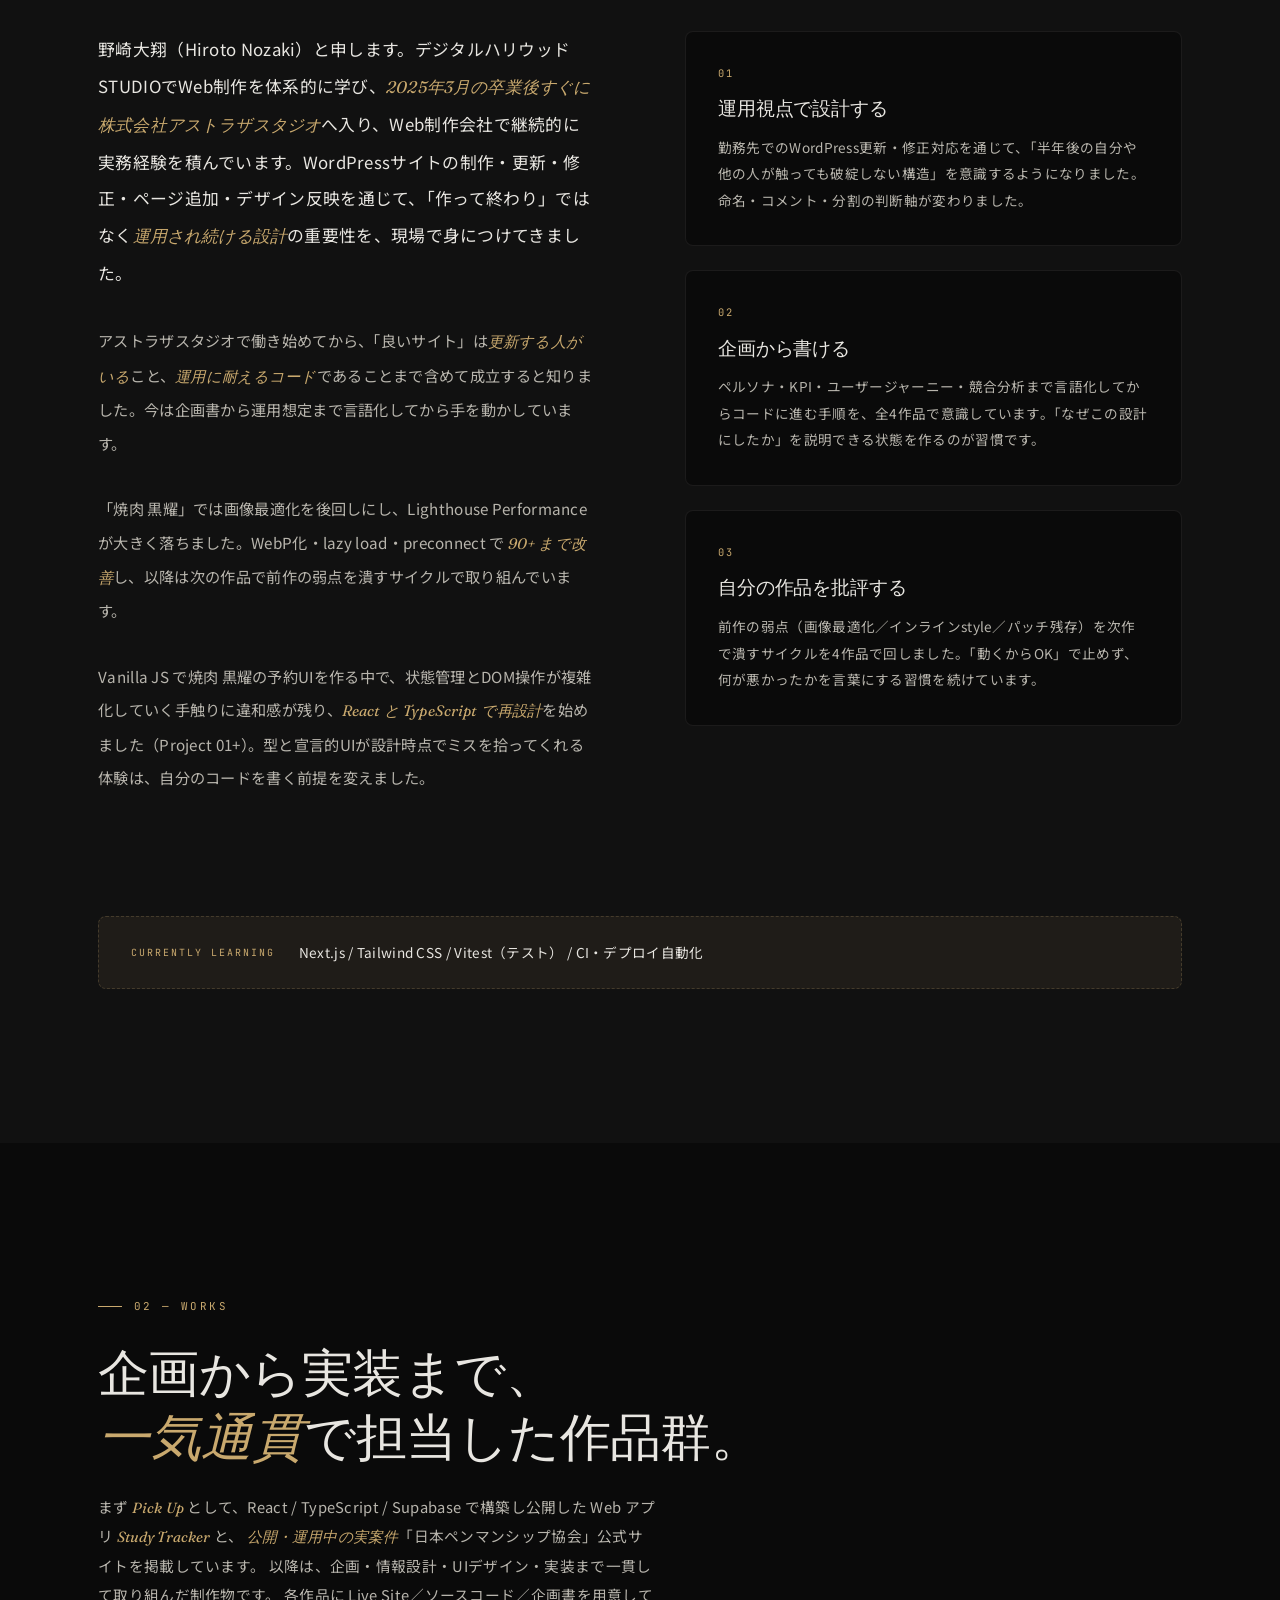
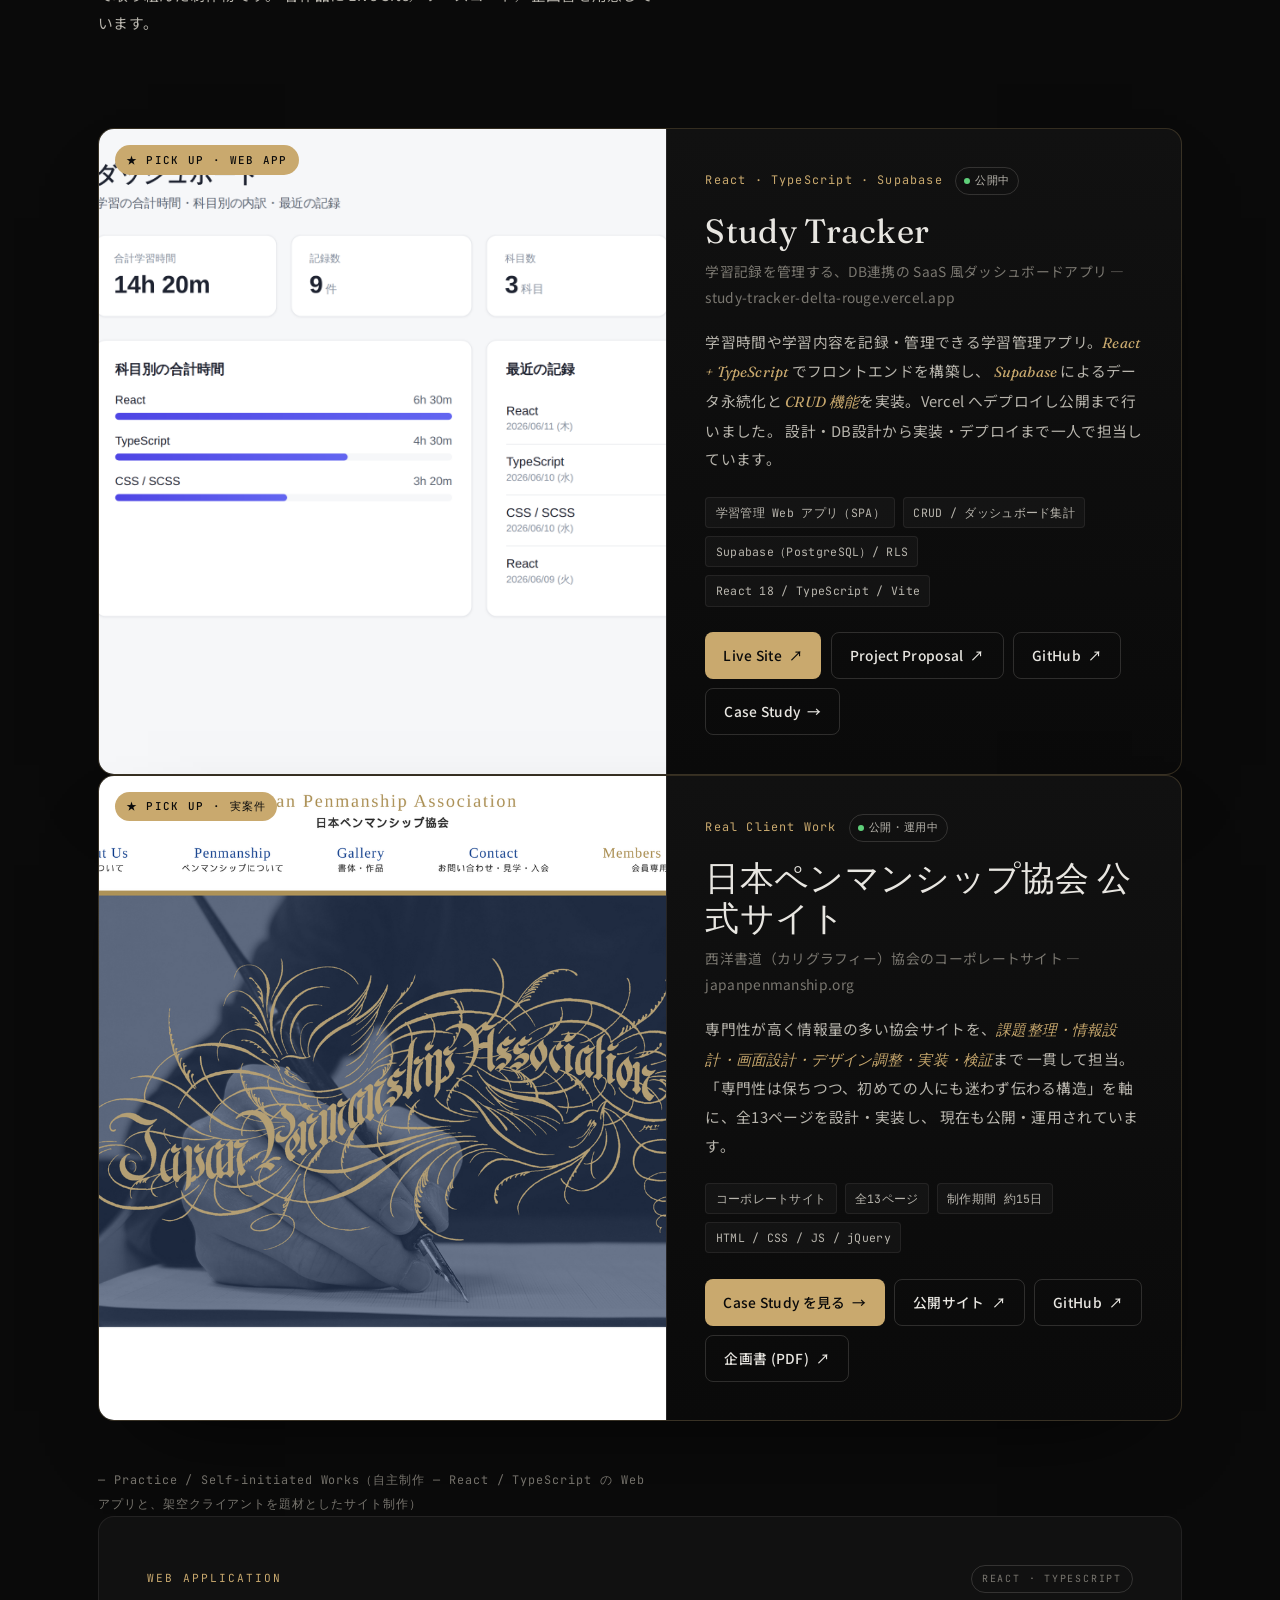
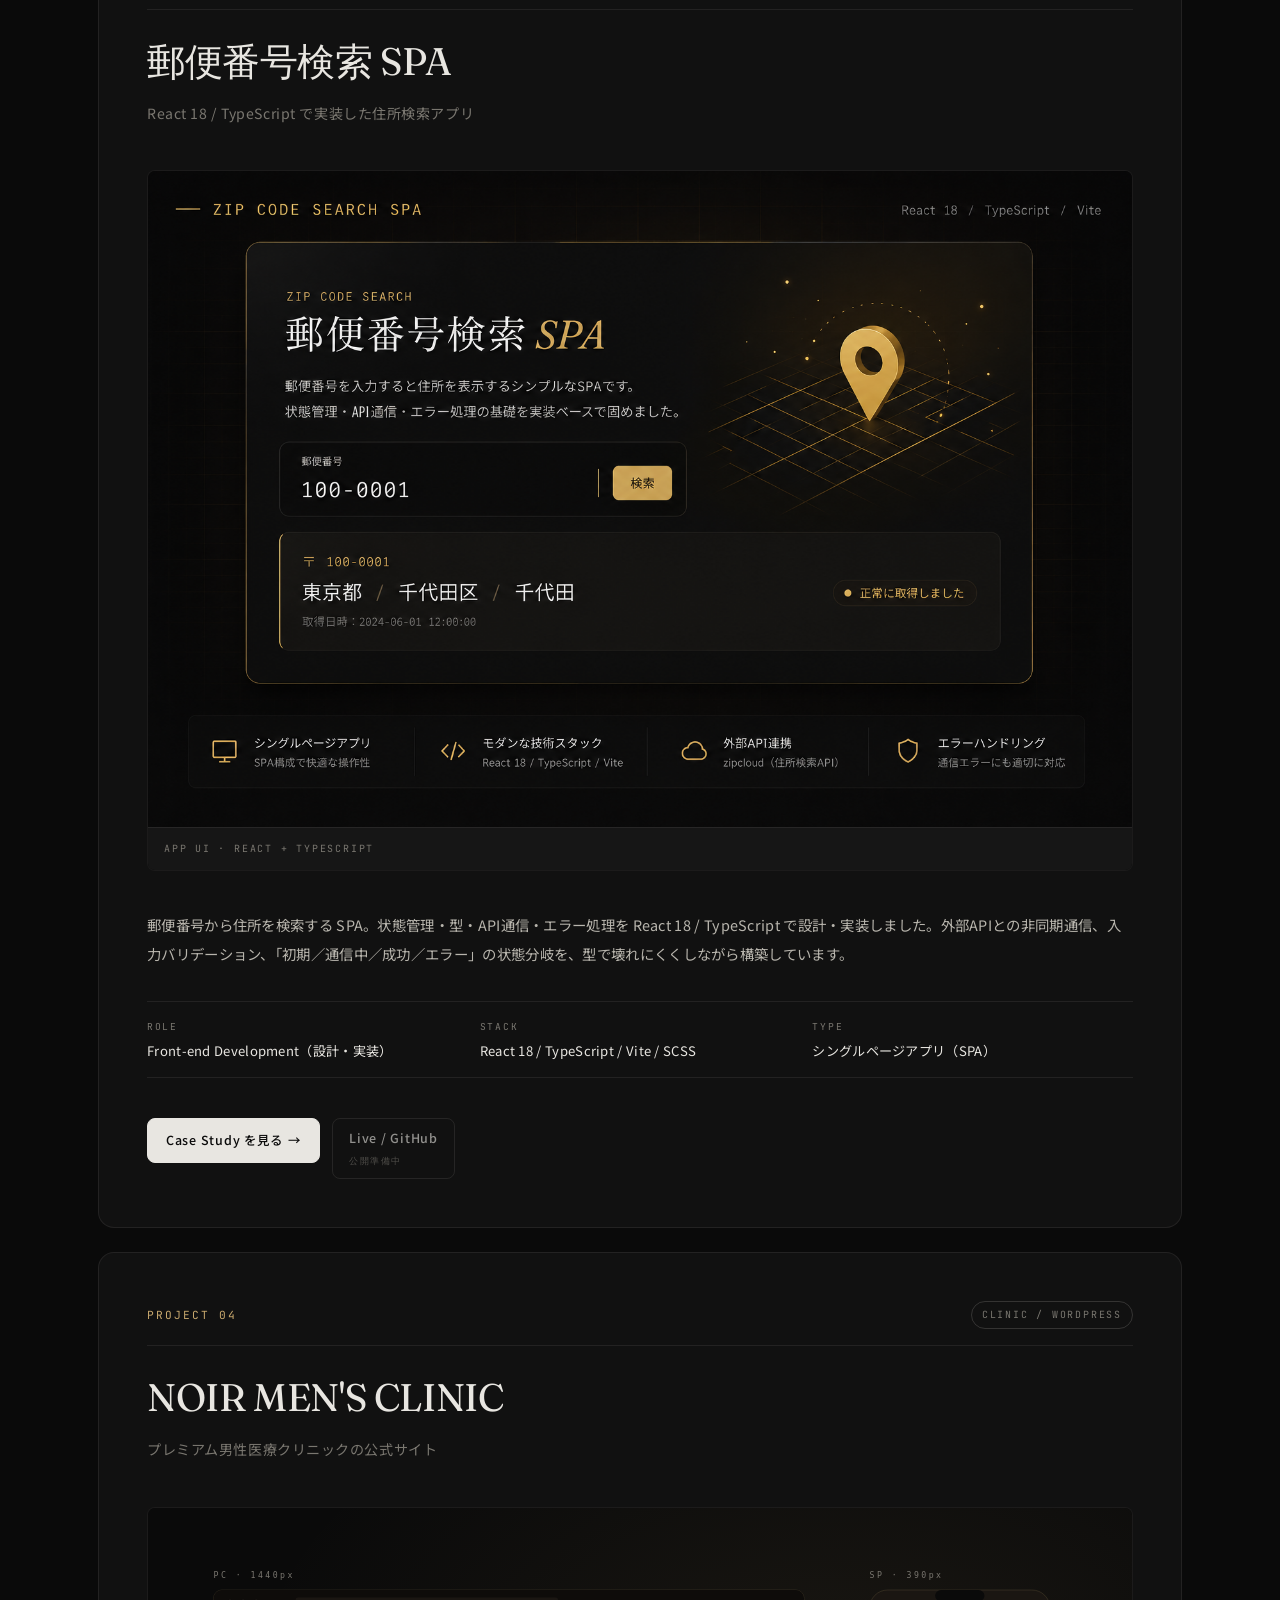
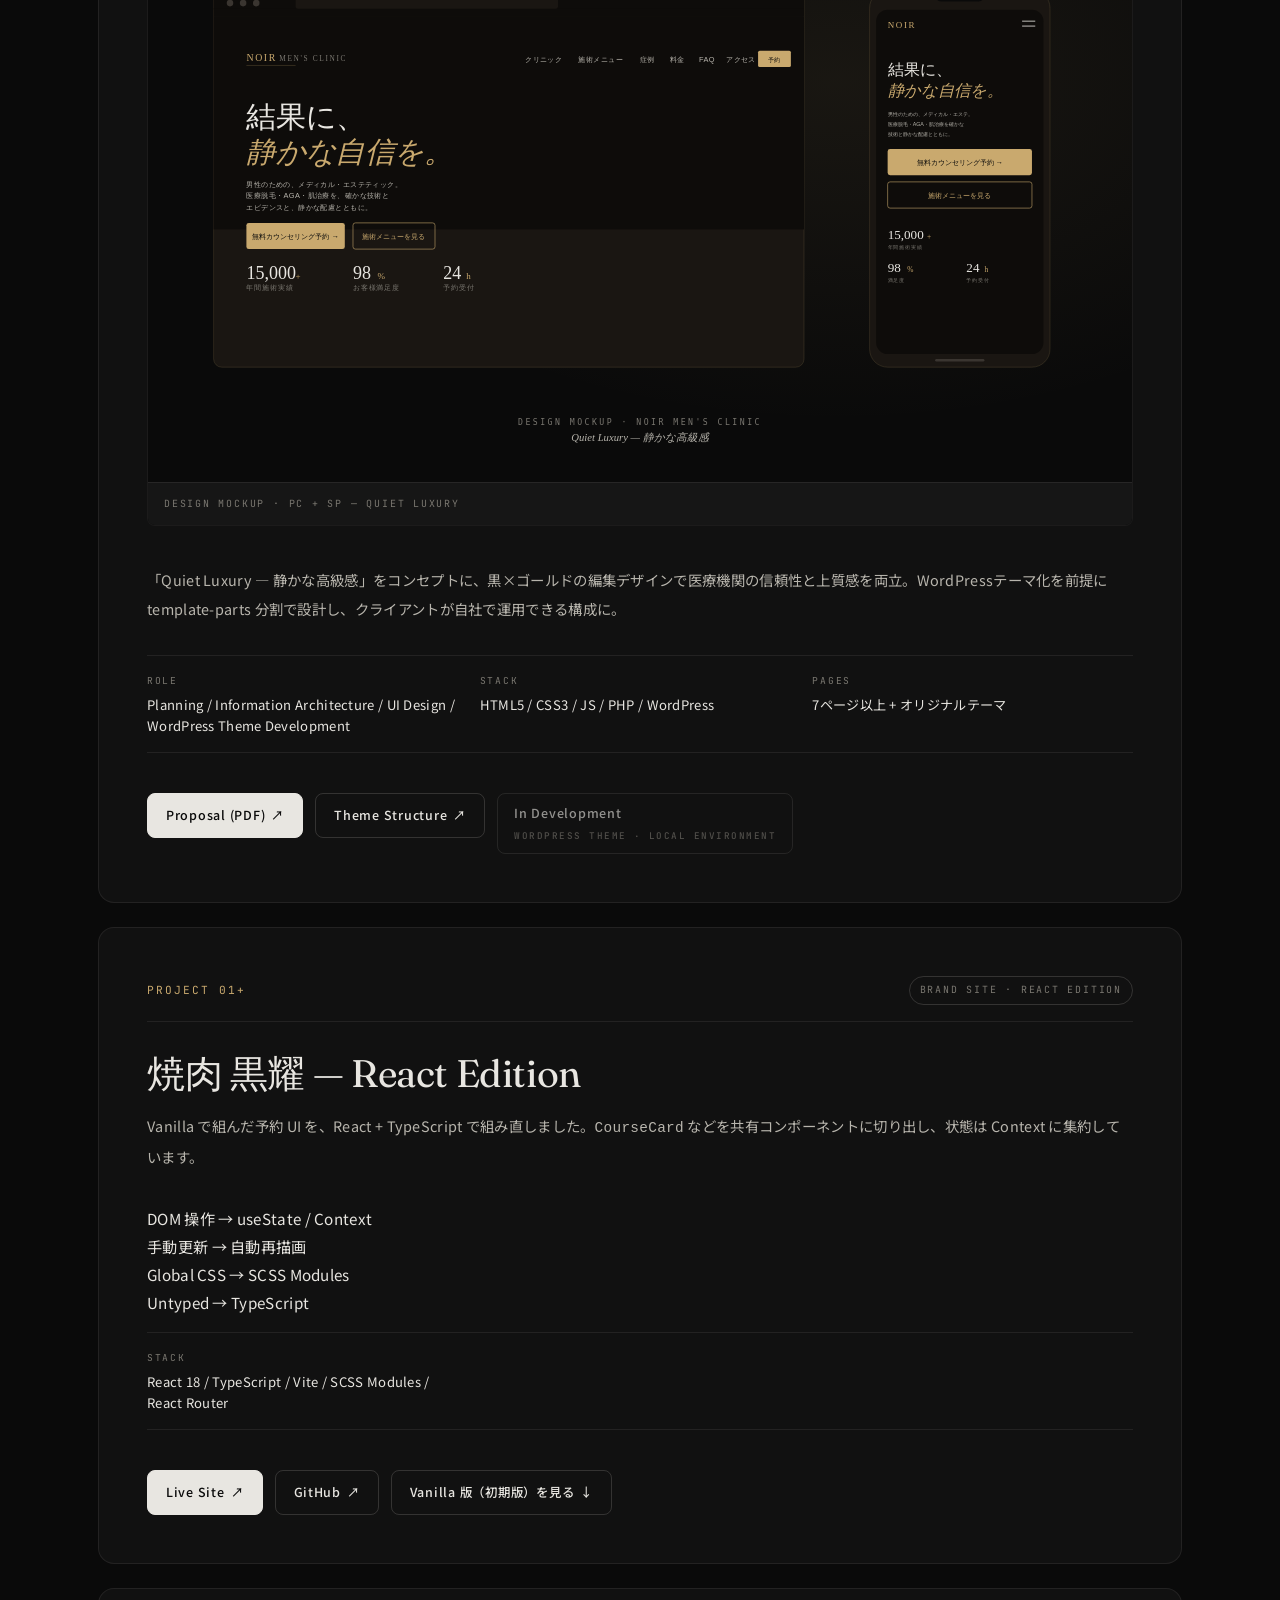
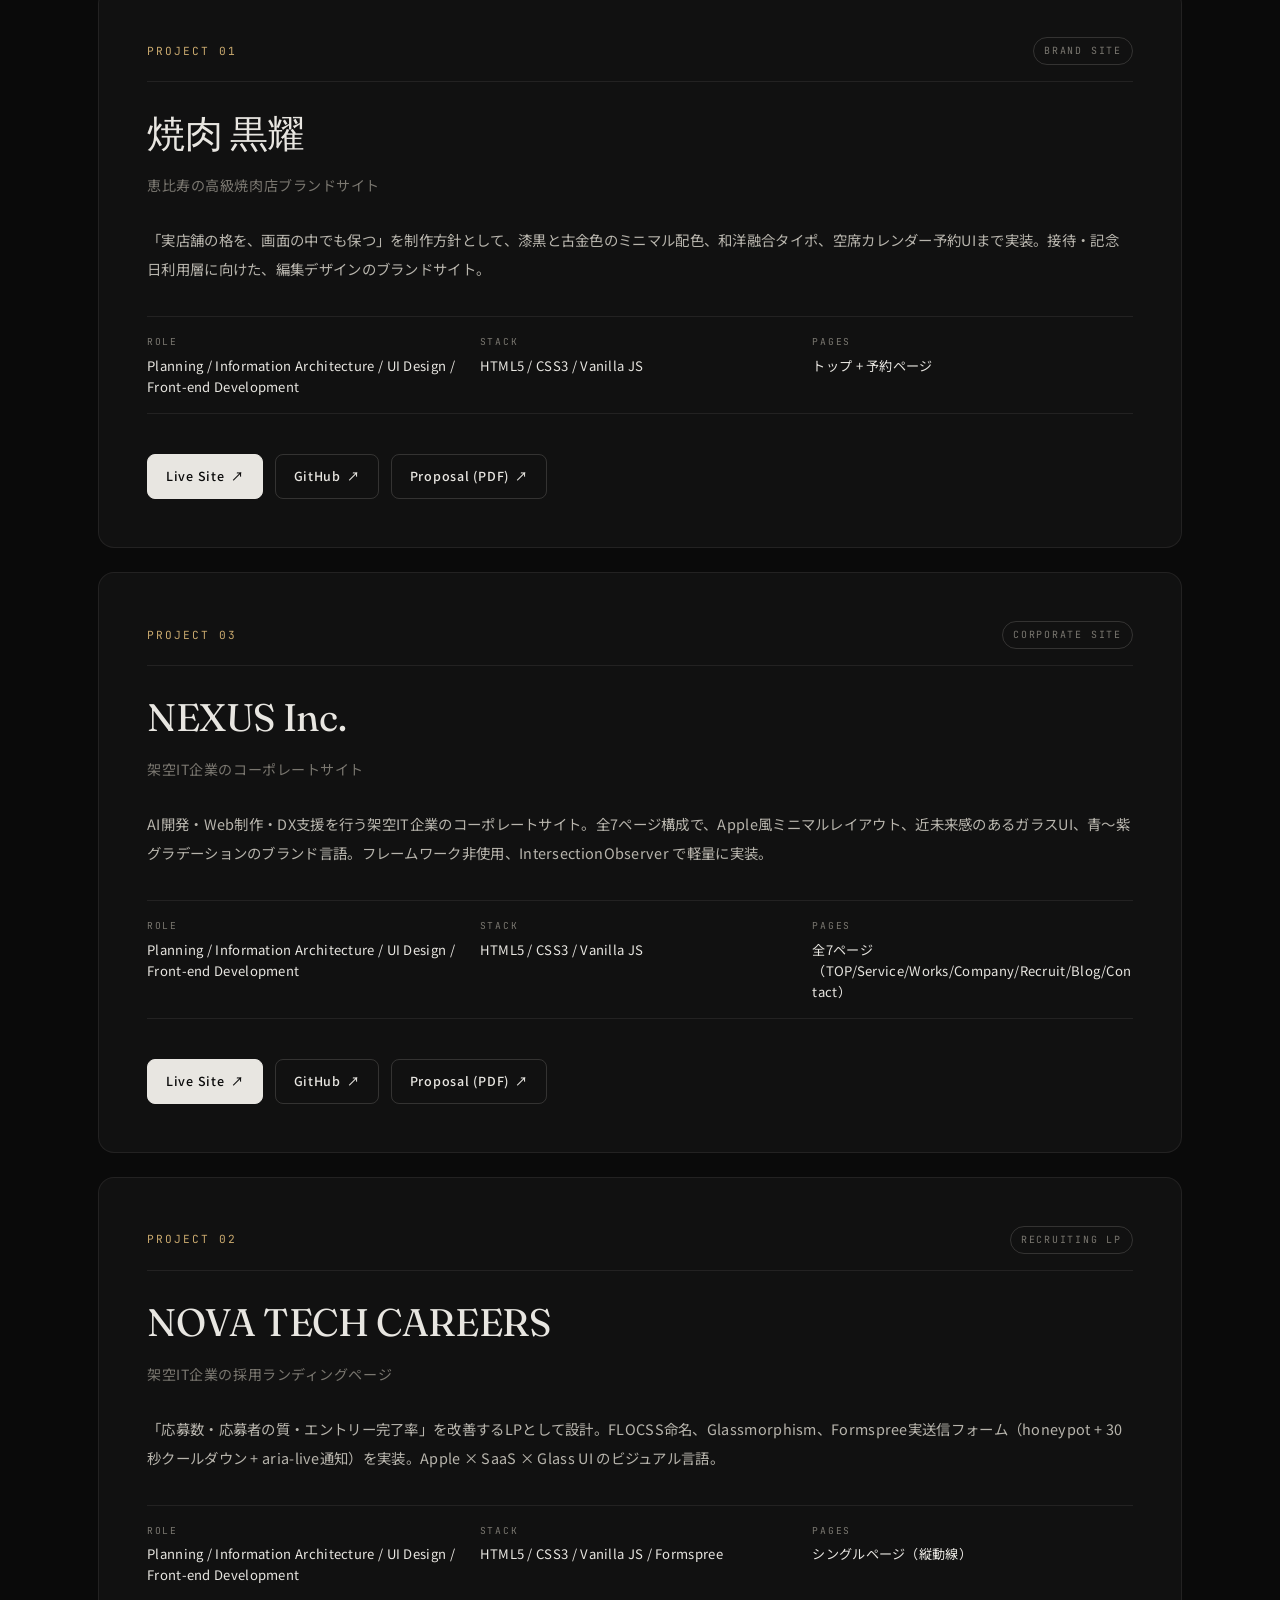
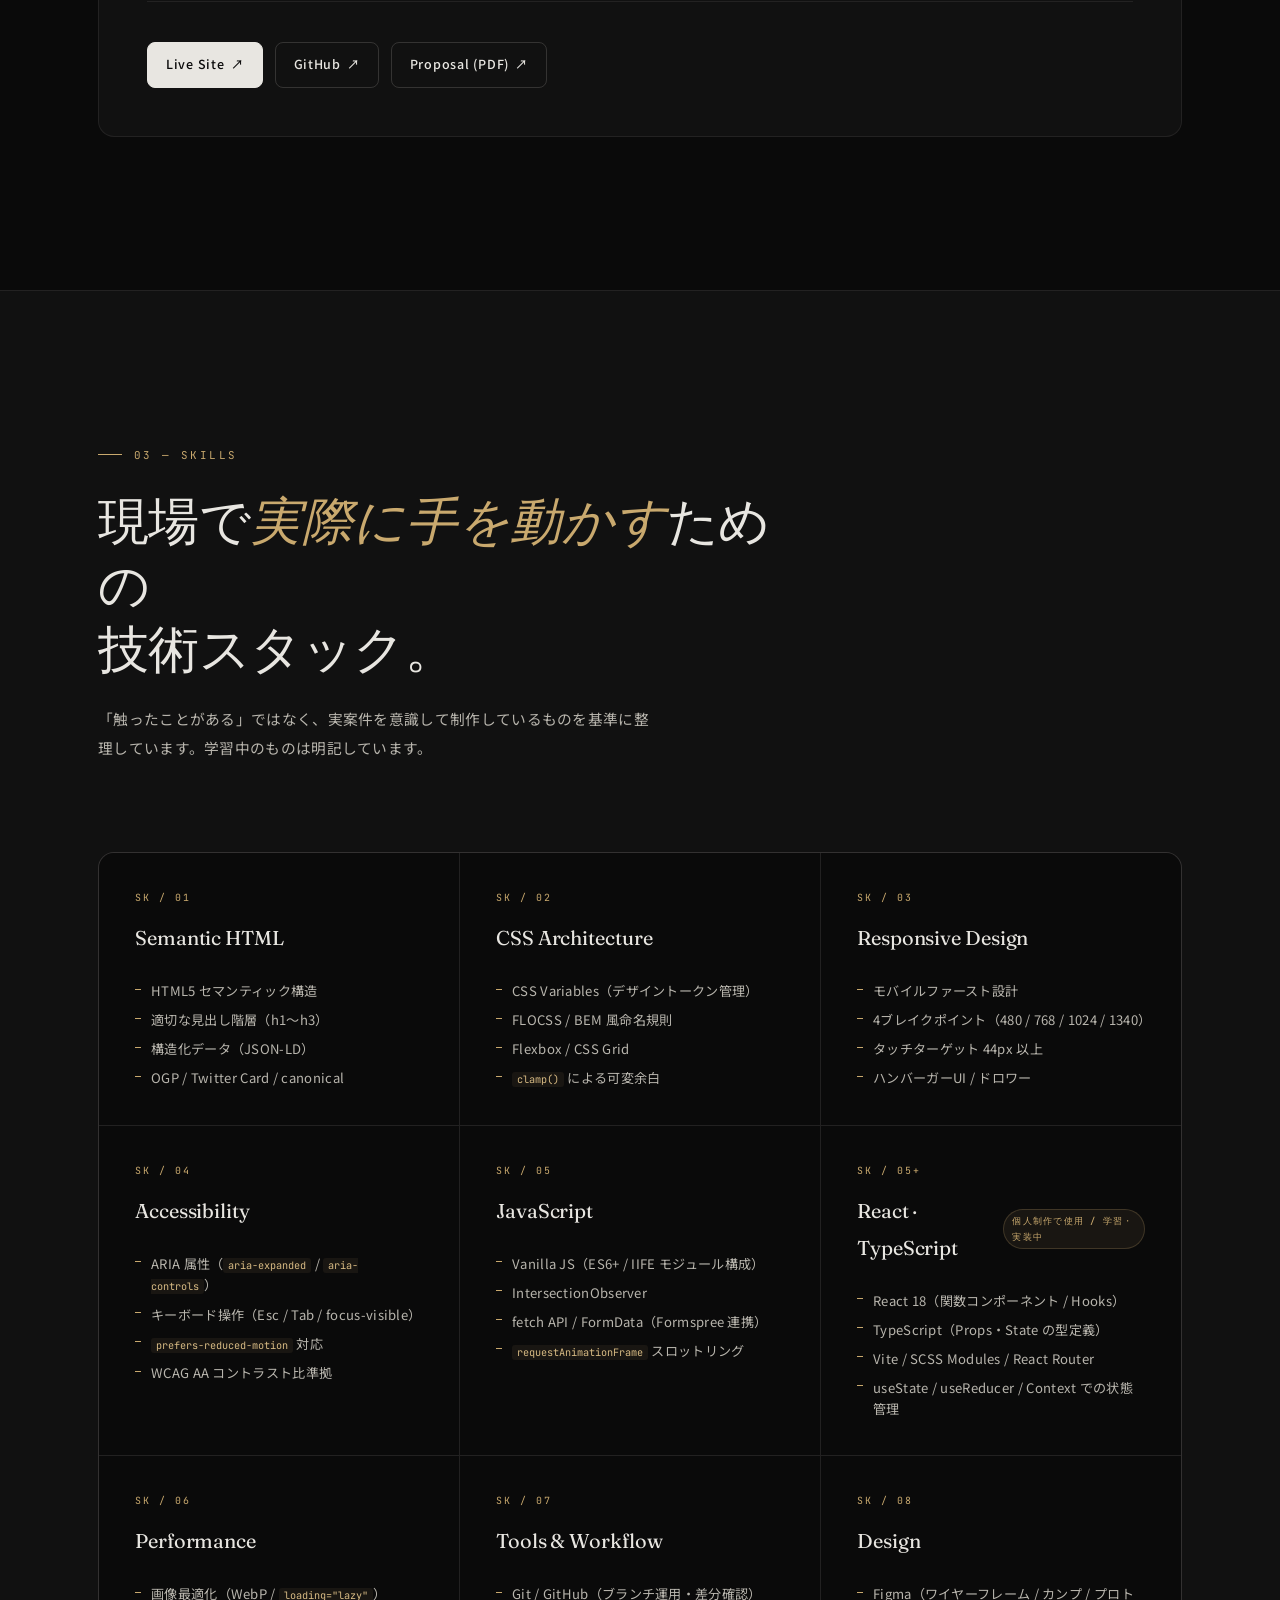
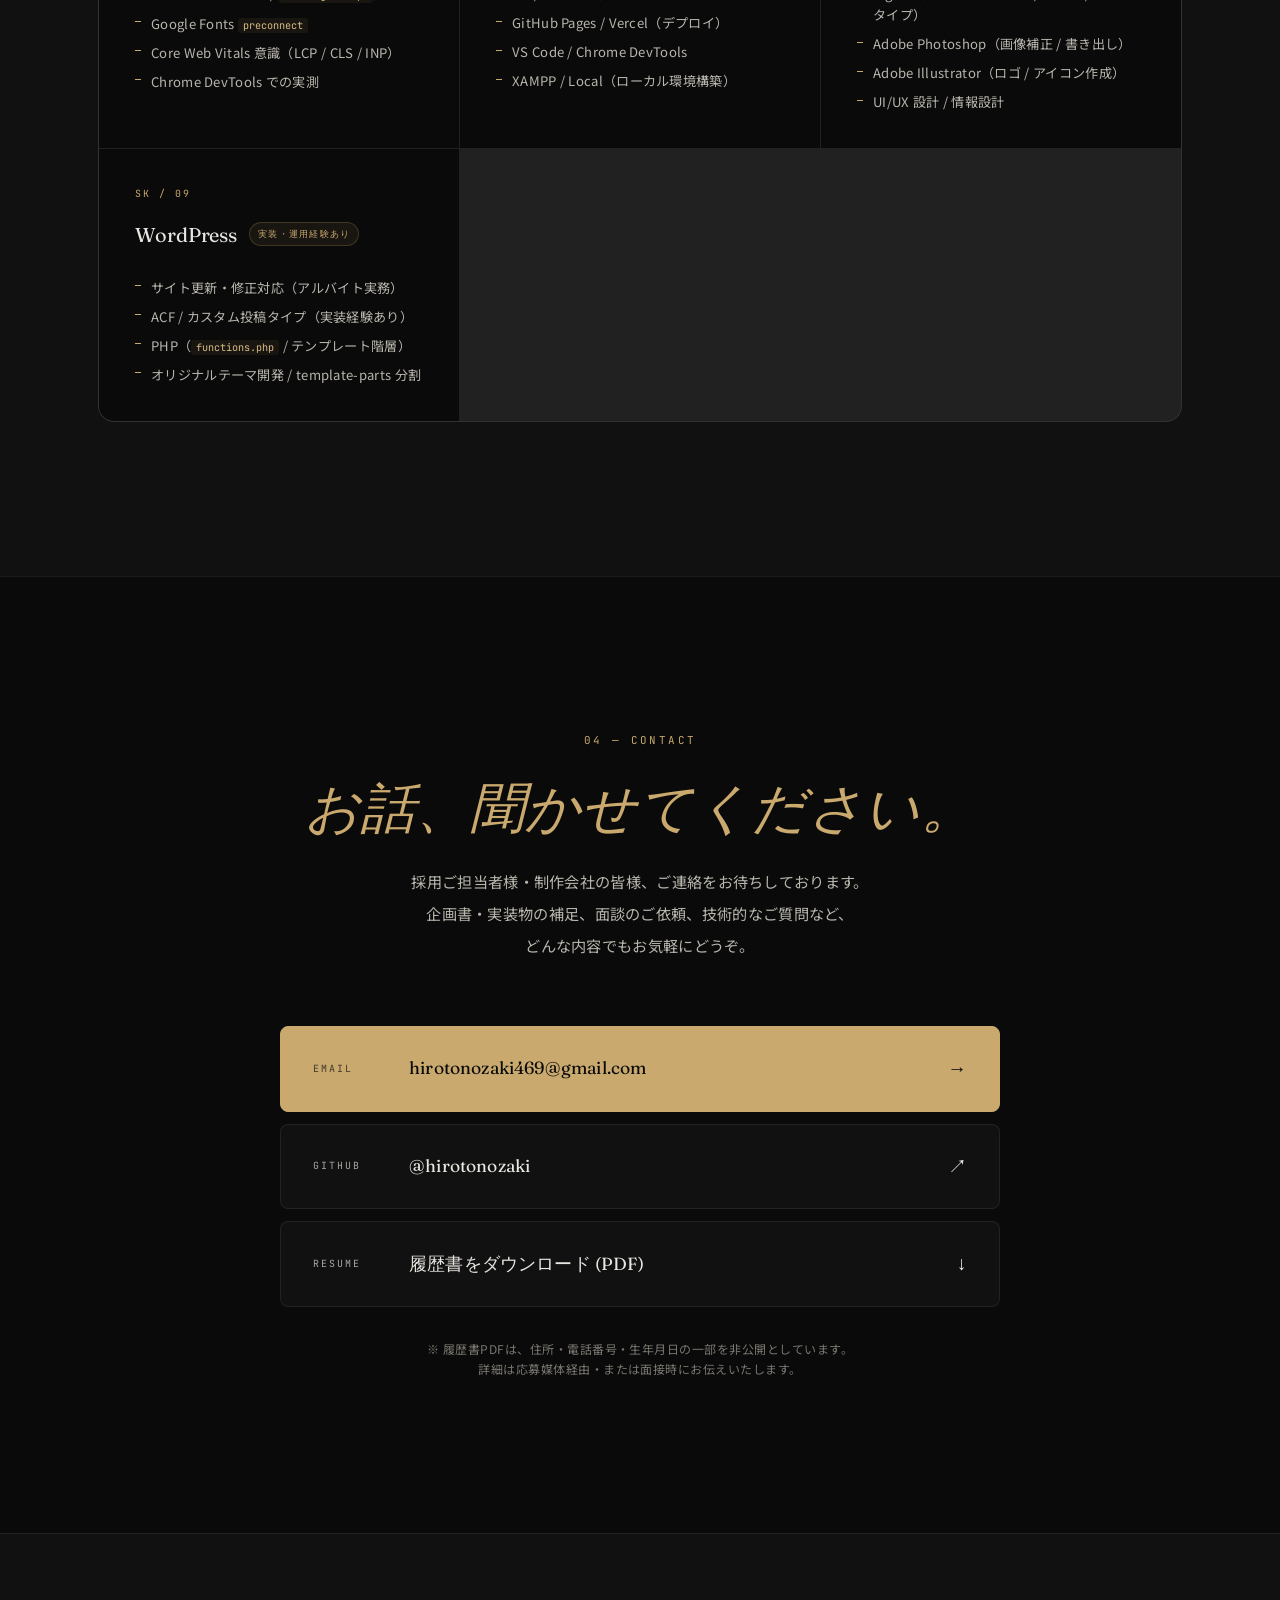
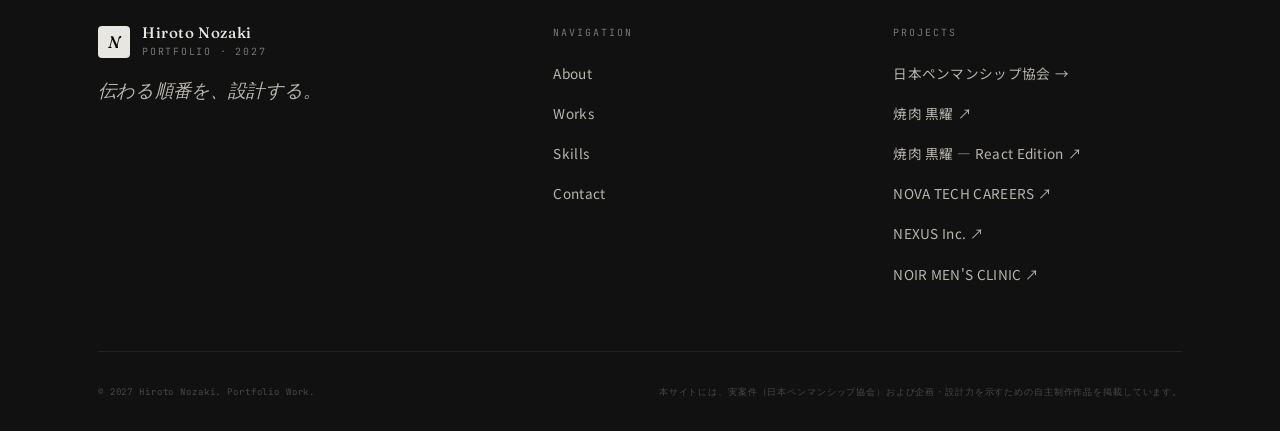
==== commit 343e2835: "Add files via upload" ====
--- a/index.html
+++ b/index.html
@@ -10,7 +10,7 @@
        SEO
        ============================================================ -->
   <title>Hiroto Nozaki — Portfolio | Web Production / Front-end</title>
-  <meta name="description" content="野崎大翔（Hiroto Nozaki）のポートフォリオサイト。Web制作・フロントエンド実装・UI/UX設計を担当。架空案件4本（焼肉 黒耀／NOVA TECH CAREERS／NEXUS Inc./NOIR MEN'S CLINIC）の企画書と実装をご覧いただけます。">
+  <meta name="description" content="野崎大翔（Hiroto Nozaki）のポートフォリオサイト。Web制作・フロントエンド実装・UI/UX設計を担当。React / TypeScript / Supabase で構築し Vercel に公開した学習管理アプリ Study Tracker、React / TypeScript で実装した郵便番号検索 SPA、公開・運用中の実案件「日本ペンマンシップ協会」公式サイト、自主制作のサイト制作（焼肉 黒耀／NOVA TECH CAREERS／NEXUS Inc./NOIR MEN'S CLINIC）の企画書と実装をご覧いただけます。">
   <meta name="theme-color" content="#0a0a0a">
   <meta name="robots" content="index,follow">
 
@@ -18,7 +18,7 @@
   <meta property="og:type" content="website">
   <meta property="og:url" content="https://hirotonozaki.github.io/hiroto-nozaki-portfolio/">
   <meta property="og:title" content="Hiroto Nozaki — Portfolio">
-  <meta property="og:description" content="架空企業4社の案件で、企画・情報設計・UIデザイン・実装まで担当したポートフォリオ。Web制作・フロントエンド職を目指しています。">
+  <meta property="og:description" content="React / TypeScript / Supabase で構築し Vercel に公開した学習管理アプリ Study Tracker、React / TypeScript の SPA、公開・運用中の実案件「日本ペンマンシップ協会」公式サイトを主軸に、企画・情報設計・UIデザイン・実装・デプロイまで一貫して担当したポートフォリオ。フロントエンド／Webアプリ開発職を目指しています。">
   <meta property="og:site_name" content="Hiroto Nozaki Portfolio">
   <meta property="og:locale" content="ja_JP">
   <meta property="og:image" content="https://hirotonozaki.github.io/hiroto-nozaki-portfolio/assets/images/ogp.png">
@@ -31,7 +31,7 @@
   <!-- Twitter -->
   <meta name="twitter:card" content="summary_large_image">
   <meta name="twitter:title" content="Hiroto Nozaki — Portfolio">
-  <meta name="twitter:description" content="架空企業4社の案件で、企画・情報設計・UIデザイン・実装まで担当したポートフォリオ。">
+  <meta name="twitter:description" content="公開・運用中の実案件「日本ペンマンシップ協会」公式サイトを主軸に、企画・情報設計・UIデザイン・実装まで一貫担当したポートフォリオ。">
   <meta name="twitter:image" content="https://hirotonozaki.github.io/hiroto-nozaki-portfolio/assets/images/ogp.png">
   <meta name="twitter:image:alt" content="Hiroto Nozaki — Portfolio. 伝わる順番を、設計する。">
 
@@ -48,6 +48,48 @@
 
   <!-- Stylesheet -->
   <link rel="stylesheet" href="./css/style.css">
+
+  <!-- Featured work (PICK UP / 実案件) scoped styles -->
+  <style>
+    .c-feature{position:relative;display:grid;grid-template-columns:1.05fr .95fr;gap:0;
+      border:1px solid var(--c-border-gold);border-radius:var(--r-lg);overflow:hidden;
+      background:linear-gradient(180deg,var(--c-bg-1),var(--c-bg));
+      box-shadow:0 40px 90px -50px rgba(0,0,0,.85);}
+    .c-feature__media{position:relative;overflow:hidden;background:var(--c-bg-2);
+      border-right:1px solid var(--c-border);min-height:100%;}
+    .c-feature__media img{width:100%;height:100%;object-fit:cover;object-position:top center;display:block;}
+    .c-feature__pick{position:absolute;top:1rem;left:1rem;z-index:2;display:inline-flex;
+      align-items:center;gap:.5em;font-family:var(--f-mono);font-size:.68rem;letter-spacing:.12em;
+      text-transform:uppercase;color:#0a0a0a;background:var(--c-gold);
+      border-radius:999px;padding:.45em 1em;font-weight:500;}
+    .c-feature__body{padding:clamp(1.6rem,3vw,2.6rem);display:flex;flex-direction:column;}
+    .c-feature__head{display:flex;align-items:center;gap:.8em;margin-bottom:1rem;}
+    .c-feature__num{font-family:var(--f-mono);font-size:.74rem;letter-spacing:.1em;color:var(--c-gold);}
+    .c-feature__live{display:inline-flex;align-items:center;gap:.45em;font-family:var(--f-mono);
+      font-size:.66rem;letter-spacing:.06em;color:var(--c-text-2);
+      border:1px solid var(--c-border-2);border-radius:999px;padding:.3em .8em;}
+    .c-feature__live::before{content:"";width:6px;height:6px;border-radius:50%;background:#5fd07a;}
+    .c-feature__title{font-family:var(--f-display);font-weight:400;line-height:1.2;
+      font-size:clamp(1.5rem,3vw,2.1rem);margin-bottom:.5rem;}
+    .c-feature__sub{color:var(--c-text-3);font-size:.86rem;margin-bottom:1.1rem;}
+    .c-feature__desc{color:var(--c-text-2);font-size:.92rem;line-height:1.95;margin-bottom:1.4rem;}
+    .c-feature__desc em{color:var(--c-gold);font-style:italic;font-family:var(--f-display);}
+    .c-feature__meta{display:flex;flex-wrap:wrap;gap:.5rem;margin-bottom:1.6rem;}
+    .c-feature__meta li{font-family:var(--f-mono);font-size:.72rem;color:var(--c-text-2);
+      border:1px solid var(--c-border);border-radius:var(--r-sm);padding:.35em .8em;background:var(--c-surface);}
+    .c-feature__links{display:flex;flex-wrap:wrap;gap:.6rem;margin-top:auto;}
+    .c-feature__cta{display:inline-flex;align-items:center;gap:.5em;font-family:var(--f-body);
+      font-size:.86rem;font-weight:500;padding:.7em 1.3em;border-radius:var(--r);
+      transition:transform var(--dur) var(--ease-out),background var(--dur) var(--ease-out);}
+    .c-feature__cta--primary{background:var(--c-gold);color:#0a0a0a;}
+    .c-feature__cta--primary:hover{transform:translateY(-2px);background:var(--c-gold-bright);}
+    .c-feature__cta--ghost{border:1px solid var(--c-border-2);color:var(--c-text);}
+    .c-feature__cta--ghost:hover{border-color:var(--c-border-gold);color:var(--c-gold);}
+    @media (max-width:820px){
+      .c-feature{grid-template-columns:1fr;}
+      .c-feature__media{border-right:0;border-bottom:1px solid var(--c-border);aspect-ratio:16/10;}
+    }
+  </style>
 
   <!-- JS が無効/失敗した場合のフォールバック: reveal を即表示 -->
   <noscript>
@@ -64,7 +106,7 @@
     "jobTitle": "Web Production / Front-end Developer",
     "url": "https://hirotonozaki.github.io/hiroto-nozaki-portfolio/",
     "sameAs": ["https://github.com/hirotonozaki"],
-    "knowsAbout": ["HTML", "CSS", "JavaScript", "WordPress", "UI/UX Design", "Web Production"]
+    "knowsAbout": ["HTML", "CSS", "JavaScript", "TypeScript", "React", "Supabase", "Vite", "Vercel", "WordPress", "UI/UX Design", "Web Production"]
   }
   </script>
 </head>
@@ -129,8 +171,8 @@
 
         <p class="p-hero__lead" data-reveal data-reveal-delay="3">
           野崎大翔（Hiroto Nozaki）のポートフォリオです。<br>
-          架空企業4社の案件で、<em>企画・情報設計・UI設計・実装まで</em>を担当しました。<br>
-          見た目だけではなく、<em>ユーザーが迷わず使える構造</em>を意識しています。
+          <em>Web制作会社で継続的に実務経験</em>を積みながら、個人制作では<em>企画・情報設計・UI設計・実装まで</em>一貫して担当しています。<br>
+          見た目だけではなく、<em>ユーザーが迷わず使える構造</em>を意識した制作を続けています。
         </p>
 
         <ul class="p-hero__tech" data-reveal data-reveal-delay="4" aria-label="主な使用技術">
@@ -152,20 +194,23 @@
         <dl class="p-hero__selected" data-reveal data-reveal-delay="6" aria-label="Selected Works">
           <p class="p-hero__selected-label">
             <span class="p-hero__selected-label-line" aria-hidden="true"></span>
-            Selected Works · Practice / Fictional Client Works
+            Selected Works · Web App &amp; Real Client Featured
           </p>
           <div class="p-hero__selected-list">
             <div class="p-hero__selected-item">
-              <dt>01</dt><dd>焼肉 黒耀</dd>
+              <dt>◆</dt><dd>Study Tracker<span style="color:var(--c-gold);font-size:.7em;margin-left:.4em;">Web App</span></dd>
             </div>
             <div class="p-hero__selected-item">
-              <dt>02</dt><dd>NOVA TECH CAREERS</dd>
+              <dt>★</dt><dd>日本ペンマンシップ協会<span style="color:var(--c-gold);font-size:.7em;margin-left:.4em;">実案件</span></dd>
             </div>
             <div class="p-hero__selected-item">
-              <dt>03</dt><dd>NEXUS Inc.</dd>
+              <dt>01</dt><dd>郵便番号検索 SPA</dd>
             </div>
             <div class="p-hero__selected-item">
-              <dt>04</dt><dd>NOIR MEN'S CLINIC</dd>
+              <dt>02</dt><dd>NOIR MEN'S CLINIC</dd>
+            </div>
+            <div class="p-hero__selected-item">
+              <dt>03</dt><dd>焼肉 黒耀 — React</dd>
             </div>
           </div>
         </dl>
@@ -186,24 +231,20 @@
         <header class="c-section-head" data-reveal>
           <p class="c-section-head__label">01 — About</p>
           <h2 class="c-section-head__title" id="aboutHeading">
-            <em>Web制作会社</em>の<br>現場を目指しています。
+            <em>Web制作の現場</em>で、<br>手を動かし続けています。
           </h2>
         </header>
 
         <div class="p-about__grid">
           <div class="p-about__lead" data-reveal>
             <p>
-              野崎大翔（Hiroto Nozaki）と申します。デジタルハリウッドSTUDIOで学びながら、<em>株式会社アストラザスタジオでインターン</em>として実務に携わっています。WordPressの更新・修正・ページ追加・デザイン反映を通じて、「作って終わり」ではない<em>運用され続ける設計</em>の重要性を学んでいる途中です。
+              野崎大翔（Hiroto Nozaki）と申します。デジタルハリウッドSTUDIOでWeb制作を体系的に学び、<em>2025年3月の卒業後すぐに株式会社アストラザスタジオ</em>へ入り、Web制作会社で継続的に実務経験を積んでいます。WordPressサイトの制作・更新・修正・ページ追加・デザイン反映を通じて、「作って終わり」ではなく<em>運用され続ける設計</em>の重要性を、現場で身につけてきました。
             </p>
             <p>
-              インターンに入る前は「自分が綺麗だと思うサイト」を作ることに夢中でした。でも実務に触れて、<br>
-              <em>更新する人がいる</em>こと、<br>
-              <em>2年後も読めるコード</em>であること、<br>
-              <em>予算と時間</em>に収まること——<br>
-              その制約の中で初めて「良いサイト」が成立するのだと知りました。今は企画書から運用想定まで言語化してから手を動かしています。
+              アストラザスタジオで働き始めてから、「良いサイト」は<em>更新する人がいる</em>こと、<em>運用に耐えるコード</em>であることまで含めて成立すると知りました。今は企画書から運用想定まで言語化してから手を動かしています。
             </p>
             <p>
-              苦労したのは「焼肉 黒耀」の画像最適化でした。2MB級のJPEGを並べて「動けばOK」にしてしまい、Lighthouseで現実を突きつけられました。以降、次の作品では前作の弱点を潰すサイクルで取り組んでいます。
+              「焼肉 黒耀」では画像最適化を後回しにし、Lighthouse Performance が大きく落ちました。WebP化・lazy load・preconnect で <em>90+ まで改善</em>し、以降は次の作品で前作の弱点を潰すサイクルで取り組んでいます。
             </p>
             <p>
               Vanilla JS で焼肉 黒耀の予約UIを作る中で、状態管理とDOM操作が複雑化していく手触りに違和感が残り、<em>React と TypeScript で再設計</em>を始めました（Project 01+）。型と宣言的UIが設計時点でミスを拾ってくれる体験は、自分のコードを書く前提を変えました。
@@ -214,7 +255,7 @@
             <li class="p-about__strength" data-reveal data-reveal-delay="1">
               <p class="p-about__strength-num">01</p>
               <h3 class="p-about__strength-title">運用視点で設計する</h3>
-              <p class="p-about__strength-body">インターン先でのWordPress更新・修正対応を通じて、「半年後の自分や他の人が触っても破綻しない構造」を意識するようになりました。命名・コメント・分割の判断軸が変わりました。</p>
+              <p class="p-about__strength-body">勤務先でのWordPress更新・修正対応を通じて、「半年後の自分や他の人が触っても破綻しない構造」を意識するようになりました。命名・コメント・分割の判断軸が変わりました。</p>
             </li>
             <li class="p-about__strength" data-reveal data-reveal-delay="2">
               <p class="p-about__strength-num">02</p>
@@ -230,7 +271,7 @@
 
           <p class="p-about__learning" data-reveal data-reveal-delay="4">
             <span class="p-about__learning-label">Currently Learning</span>
-            <span class="p-about__learning-body">WordPress テーマ開発 / アクセシビリティ / パフォーマンス最適化 / Sass</span>
+            <span class="p-about__learning-body">Next.js / Tailwind CSS / Vitest（テスト） / CI・デプロイ自動化</span>
           </p>
         </div>
       </div>
@@ -248,15 +289,196 @@
             企画から実装まで、<br><em>一気通貫</em>で担当した作品群。
           </h2>
           <p class="c-section-head__desc">
-            各作品には Live Site／ソースコード／企画書（PDF）の3点を用意しています。
-            企画書では、ターゲット・課題設定・KPI・情報設計・デザイン意図まで言語化しています。
+            まず <em>Pick Up</em> として、React / TypeScript / Supabase で構築し公開した Web アプリ <em>Study Tracker</em> と、
+            <em>公開・運用中の実案件</em>「日本ペンマンシップ協会」公式サイトを掲載しています。
+            以降は、企画・情報設計・UIデザイン・実装まで一貫して取り組んだ制作物です。
+            各作品に Live Site／ソースコード／企画書を用意しています。
           </p>
         </header>
 
+        <!-- ★ PICK UP ─ Web Application (Study Tracker) -->
+        <article class="c-feature" id="project-study-tracker" data-reveal aria-labelledby="stFeatureTitle">
+          <a class="c-feature__media" href="./study-tracker-case.html" aria-label="Study Tracker ケーススタディを見る">
+            <span class="c-feature__pick">★ Pick Up · Web App</span>
+            <img src="./assets/images/study-tracker-thumb.png" alt="Study Tracker のダッシュボード画面。合計学習時間・科目別の内訳（横棒グラフ）・最近の記録が、白×インディゴの SaaS 風 UI で表示されている。" loading="lazy">
+          </a>
+          <div class="c-feature__body">
+            <div class="c-feature__head">
+              <span class="c-feature__num">React · TypeScript · Supabase</span>
+              <span class="c-feature__live">公開中</span>
+            </div>
+            <h3 class="c-feature__title" id="stFeatureTitle">Study Tracker</h3>
+            <p class="c-feature__sub">学習記録を管理する、DB連携の SaaS 風ダッシュボードアプリ — study-tracker-delta-rouge.vercel.app</p>
+            <p class="c-feature__desc">
+              学習時間や学習内容を記録・管理できる学習管理アプリ。<em>React + TypeScript</em> でフロントエンドを構築し、
+              <em>Supabase</em> によるデータ永続化と <em>CRUD 機能</em>を実装。Vercel へデプロイし公開まで行いました。
+              設計・DB設計から実装・デプロイまで一人で担当しています。
+            </p>
+            <ul class="c-feature__meta" aria-label="プロジェクト概要">
+              <li>学習管理 Web アプリ（SPA）</li>
+              <li>CRUD / ダッシュボード集計</li>
+              <li>Supabase（PostgreSQL）/ RLS</li>
+              <li>React 18 / TypeScript / Vite</li>
+            </ul>
+            <div class="c-feature__links">
+              <a href="https://study-tracker-delta-rouge.vercel.app/" class="c-feature__cta c-feature__cta--primary" target="_blank" rel="noopener noreferrer">Live Site<span aria-hidden="true">↗</span></a>
+              <a href="https://hirotonozaki.github.io/study-tracker-proposal/" class="c-feature__cta c-feature__cta--ghost" target="_blank" rel="noopener noreferrer">Project Proposal<span aria-hidden="true">↗</span></a>
+              <a href="https://github.com/hirotonozaki/study-tracker" class="c-feature__cta c-feature__cta--ghost" target="_blank" rel="noopener noreferrer">GitHub<span aria-hidden="true">↗</span></a>
+              <a href="./study-tracker-case.html" class="c-feature__cta c-feature__cta--ghost">Case Study<span aria-hidden="true">→</span></a>
+            </div>
+          </div>
+        </article>
+
+        <!-- ★ PICK UP ─ 実案件 (日本ペンマンシップ協会) -->
+        <article class="c-feature" id="project-jpa" data-reveal aria-labelledby="jpaFeatureTitle">
+          <a class="c-feature__media" href="./jpa-case.html" aria-label="日本ペンマンシップ協会 ケーススタディを見る">
+            <span class="c-feature__pick">★ Pick Up · 実案件</span>
+            <img src="./assets/images/jpa/jpa-hero.png" alt="日本ペンマンシップ協会 公式サイトのトップページ。ネイビーとゴールドを基調にカリグラフィーのキービジュアルが表示されている。" loading="lazy">
+          </a>
+          <div class="c-feature__body">
+            <div class="c-feature__head">
+              <span class="c-feature__num">Real Client Work</span>
+              <span class="c-feature__live">公開・運用中</span>
+            </div>
+            <h3 class="c-feature__title" id="jpaFeatureTitle">日本ペンマンシップ協会 公式サイト</h3>
+            <p class="c-feature__sub">西洋書道（カリグラフィー）協会のコーポレートサイト — japanpenmanship.org</p>
+            <p class="c-feature__desc">
+              専門性が高く情報量の多い協会サイトを、<em>課題整理・情報設計・画面設計・デザイン調整・実装・検証</em>まで
+              一貫して担当。「専門性は保ちつつ、初めての人にも迷わず伝わる構造」を軸に、全13ページを設計・実装し、
+              現在も公開・運用されています。
+            </p>
+            <ul class="c-feature__meta" aria-label="案件概要">
+              <li>コーポレートサイト</li>
+              <li>全13ページ</li>
+              <li>制作期間 約15日</li>
+              <li>HTML / CSS / JS / jQuery</li>
+            </ul>
+            <div class="c-feature__links">
+              <a href="./jpa-case.html" class="c-feature__cta c-feature__cta--primary">Case Study を見る<span aria-hidden="true">→</span></a>
+              <a href="https://japanpenmanship.org/" class="c-feature__cta c-feature__cta--ghost" target="_blank" rel="noopener noreferrer">公開サイト<span aria-hidden="true">↗</span></a>
+              <a href="https://github.com/hirotonozaki/jpa-website" class="c-feature__cta c-feature__cta--ghost" target="_blank" rel="noopener noreferrer">GitHub<span aria-hidden="true">↗</span></a>
+              <a href="./assets/pdf/jpa-report.pdf" class="c-feature__cta c-feature__cta--ghost" target="_blank" rel="noopener noreferrer">企画書 (PDF)<span aria-hidden="true">↗</span></a>
+            </div>
+          </div>
+        </article>
+
+        <p class="c-section-head__desc" style="margin-top:var(--s-7);font-family:var(--f-mono);font-size:.74rem;letter-spacing:.08em;color:var(--c-text-3);">
+          — Practice / Self-initiated Works（自主制作 — React / TypeScript の Web アプリと、架空クライアントを題材としたサイト制作）
+        </p>
+
         <ul class="p-works__list">
-
+          <!-- 郵便番号検索 SPA（React / TypeScript） -->
+          <li class="p-works__item" id="project-zipcode" data-reveal>
+            <article class="c-work">
+              <div class="c-work__head">
+                <p class="c-work__num">Web Application</p>
+                <span class="c-work__category">React · TypeScript</span>
+              </div>
+              <h3 class="c-work__title">郵便番号検索 SPA</h3>
+              <p class="c-work__subtitle">React 18 / TypeScript で実装した住所検索アプリ</p>
+
+              <figure class="c-work__visual" aria-label="郵便番号検索 SPA の画面">
+                <img src="./assets/images/zipcode-thumb.png" alt="郵便番号検索 SPA の画面。郵便番号「100-0001」を入力すると、東京都千代田区千代田の住所が表示される、黒×ゴールドのUI。" loading="lazy">
+                <figcaption>App UI · React + TypeScript</figcaption>
+              </figure>
+
+              <p class="c-work__body">
+                郵便番号から住所を検索する SPA。状態管理・型・API通信・エラー処理を React 18 / TypeScript で設計・実装しました。外部APIとの非同期通信、入力バリデーション、「初期／通信中／成功／エラー」の状態分岐を、型で壊れにくくしながら構築しています。
+              </p>
+              <dl class="c-work__meta">
+                <div><dt>Role</dt><dd>Front-end Development（設計・実装）</dd></div>
+                <div><dt>Stack</dt><dd>React 18 / TypeScript / Vite / SCSS</dd></div>
+                <div><dt>Type</dt><dd>シングルページアプリ（SPA）</dd></div>
+              </dl>
+              <ul class="c-work__links">
+                <li><a href="./zipcode-case.html" class="c-work__link c-work__link--primary">Case Study を見る<span aria-hidden="true">→</span></a></li>
+                <li><span class="c-work__link c-work__link--static">Live / GitHub<span class="c-work__link-note">公開準備中</span></span></li>
+                <!-- 公開URL対応後：上の static の <li> を削除し、以下を有効化（「リポジトリ名」を実際の名前に差し替え）
+                <li><a href="https://hirotonozaki.github.io/リポジトリ名/" class="c-work__link" target="_blank" rel="noopener noreferrer">Live Site<span aria-hidden="true">↗</span></a></li>
+                <li><a href="https://github.com/hirotonozaki/リポジトリ名" class="c-work__link" target="_blank" rel="noopener noreferrer">GitHub<span aria-hidden="true">↗</span></a></li>
+                -->
+              </ul>
+            </article>
+          </li>
+          <!-- 作品 04 -->
+          <li class="p-works__item" data-reveal data-reveal-delay="1">
+            <article class="c-work">
+              <div class="c-work__head">
+                <p class="c-work__num">Project 04</p>
+                <span class="c-work__category">Clinic / WordPress</span>
+              </div>
+              <h3 class="c-work__title">NOIR MEN'S CLINIC</h3>
+              <p class="c-work__subtitle">プレミアム男性医療クリニックの公式サイト</p>
+
+              <figure class="c-work__visual" aria-label="NOIR MEN'S CLINIC デザインモックアップ">
+                <img src="./assets/images/noir-mockup.svg" alt="NOIR MEN'S CLINIC のデザインモックアップ。PCとスマートフォンで黒×ゴールドの編集デザイン、結果に、静かな自信を、のキャッチコピーが表示されている。" loading="lazy">
+                <figcaption>Design Mockup · PC + SP — Quiet Luxury</figcaption>
+              </figure>
+
+              <p class="c-work__body">
+                「Quiet Luxury — 静かな高級感」をコンセプトに、黒×ゴールドの編集デザインで医療機関の信頼性と上質感を両立。WordPressテーマ化を前提に template-parts 分割で設計し、クライアントが自社で運用できる構成に。
+              </p>
+              <dl class="c-work__meta">
+                <div><dt>Role</dt><dd>Planning / Information Architecture / UI Design / WordPress Theme Development</dd></div>
+                <div><dt>Stack</dt><dd>HTML5 / CSS3 / JS / PHP / WordPress</dd></div>
+                <div><dt>Pages</dt><dd>7ページ以上 + オリジナルテーマ</dd></div>
+              </dl>
+              <ul class="c-work__links">
+                <li><a href="./assets/pdf/noir-mens-clinic-proposal.pdf" class="c-work__link c-work__link--primary" target="_blank" rel="noopener noreferrer">Proposal (PDF)<span aria-hidden="true">↗</span></a></li>
+                <li><a href="./assets/images/noir-wp-structure.svg" class="c-work__link" target="_blank" rel="noopener noreferrer">Theme Structure<span aria-hidden="true">↗</span></a></li>
+                <li><span class="c-work__link c-work__link--static">In Development<span class="c-work__link-note">WordPress Theme · Local Environment</span></span></li>
+              </ul>
+            </article>
+          </li>
+          <!-- 作品 01+ ─ React Edition -->
+          <li class="p-works__item" id="project-01-react" data-reveal data-reveal-delay="2">
+            <article class="c-work c-work--react">
+              <div class="c-work__head">
+                <p class="c-work__num">Project 01<span aria-hidden="true">+</span></p>
+                <span class="c-work__category">Brand Site · React Edition</span>
+              </div>
+              <h3 class="c-work__title">焼肉 黒耀 — React Edition</h3>
+
+              <p class="c-work__body">
+                Vanilla で組んだ予約 UI を、React + TypeScript で組み直しました。<code>CourseCard</code> などを共有コンポーネントに切り出し、状態は Context に集約しています。
+              </p>
+
+              <ul class="c-work__chips" aria-label="Vanilla から React への主な変更点">
+                <li>
+                  <span class="c-work__chip-from">DOM 操作</span>
+                  <span class="c-work__chip-arrow" aria-hidden="true">→</span>
+                  <span class="c-work__chip-to">useState / Context</span>
+                </li>
+                <li>
+                  <span class="c-work__chip-from">手動更新</span>
+                  <span class="c-work__chip-arrow" aria-hidden="true">→</span>
+                  <span class="c-work__chip-to">自動再描画</span>
+                </li>
+                <li>
+                  <span class="c-work__chip-from">Global CSS</span>
+                  <span class="c-work__chip-arrow" aria-hidden="true">→</span>
+                  <span class="c-work__chip-to">SCSS Modules</span>
+                </li>
+                <li>
+                  <span class="c-work__chip-from">Untyped</span>
+                  <span class="c-work__chip-arrow" aria-hidden="true">→</span>
+                  <span class="c-work__chip-to">TypeScript</span>
+                </li>
+              </ul>
+
+              <dl class="c-work__meta">
+                <div><dt>Stack</dt><dd>React 18 / TypeScript / Vite / SCSS Modules / React Router</dd></div>
+              </dl>
+
+              <ul class="c-work__links">
+                <li><a href="https://hirotonozaki.github.io/yakiniku-kokuyou-react/" class="c-work__link c-work__link--primary" target="_blank" rel="noopener noreferrer">Live Site<span aria-hidden="true">↗</span></a></li>
+                <li><a href="https://github.com/hirotonozaki/yakiniku-kokuyou-react" class="c-work__link" target="_blank" rel="noopener noreferrer">GitHub<span aria-hidden="true">↗</span></a></li>
+                <li><a href="#project-01" class="c-work__link">Vanilla 版（初期版）を見る<span aria-hidden="true">↓</span></a></li>
+              </ul>
+            </article>
+          </li>
           <!-- 作品 01 -->
-          <li class="p-works__item" id="project-01" data-reveal>
+          <li class="p-works__item" id="project-01" data-reveal data-reveal-delay="3">
             <article class="c-work">
               <div class="c-work__head">
                 <p class="c-work__num">Project 01</p>
@@ -279,57 +501,32 @@
               </ul>
             </article>
           </li>
-
-          <!-- 作品 01+ ─ React Edition -->
-          <li class="p-works__item" id="project-01-react" data-reveal data-reveal-delay="1">
-            <article class="c-work c-work--react">
+          <!-- 作品 03 -->
+          <li class="p-works__item" data-reveal data-reveal-delay="4">
+            <article class="c-work">
               <div class="c-work__head">
-                <p class="c-work__num">Project 01<span aria-hidden="true">+</span></p>
-                <span class="c-work__category">Brand Site · React Edition</span>
+                <p class="c-work__num">Project 03</p>
+                <span class="c-work__category">Corporate Site</span>
               </div>
-              <h3 class="c-work__title">焼肉 黒耀 — React Edition</h3>
-
+              <h3 class="c-work__title">NEXUS Inc.</h3>
+              <p class="c-work__subtitle">架空IT企業のコーポレートサイト</p>
               <p class="c-work__body">
-                Vanilla で組んだ予約 UI を、React + TypeScript で組み直しました。<code>CourseCard</code> などを共有コンポーネントに切り出し、状態は Context に集約しています。
+                AI開発・Web制作・DX支援を行う架空IT企業のコーポレートサイト。全7ページ構成で、Apple風ミニマルレイアウト、近未来感のあるガラスUI、青〜紫グラデーションのブランド言語。フレームワーク非使用、IntersectionObserver で軽量に実装。
               </p>
-
-              <ul class="c-work__chips" aria-label="Vanilla から React への主な変更点">
-                <li>
-                  <span class="c-work__chip-from">DOM 操作</span>
-                  <span class="c-work__chip-arrow" aria-hidden="true">→</span>
-                  <span class="c-work__chip-to">useState / Context</span>
-                </li>
-                <li>
-                  <span class="c-work__chip-from">手動更新</span>
-                  <span class="c-work__chip-arrow" aria-hidden="true">→</span>
-                  <span class="c-work__chip-to">自動再描画</span>
-                </li>
-                <li>
-                  <span class="c-work__chip-from">Global CSS</span>
-                  <span class="c-work__chip-arrow" aria-hidden="true">→</span>
-                  <span class="c-work__chip-to">SCSS Modules</span>
-                </li>
-                <li>
-                  <span class="c-work__chip-from">Untyped</span>
-                  <span class="c-work__chip-arrow" aria-hidden="true">→</span>
-                  <span class="c-work__chip-to">TypeScript</span>
-                </li>
-              </ul>
-
               <dl class="c-work__meta">
-                <div><dt>Stack</dt><dd>React 18 / TypeScript / Vite / SCSS Modules / React Router</dd></div>
+                <div><dt>Role</dt><dd>Planning / Information Architecture / UI Design / Front-end Development</dd></div>
+                <div><dt>Stack</dt><dd>HTML5 / CSS3 / Vanilla JS</dd></div>
+                <div><dt>Pages</dt><dd>全7ページ（TOP/Service/Works/Company/Recruit/Blog/Contact）</dd></div>
               </dl>
-
               <ul class="c-work__links">
-                <li><a href="https://hirotonozaki.github.io/yakiniku-kokuyou-react/" class="c-work__link c-work__link--primary" target="_blank" rel="noopener noreferrer">Live Site<span aria-hidden="true">↗</span></a></li>
-                <li><a href="https://github.com/hirotonozaki/yakiniku-kokuyou-react" class="c-work__link" target="_blank" rel="noopener noreferrer">GitHub<span aria-hidden="true">↗</span></a></li>
-                <li><a href="#project-01" class="c-work__link">Vanilla 版を見る<span aria-hidden="true">↑</span></a></li>
+                <li><a href="https://hirotonozaki.github.io/nexus-corporate/" class="c-work__link c-work__link--primary" target="_blank" rel="noopener noreferrer">Live Site<span aria-hidden="true">↗</span></a></li>
+                <li><a href="https://github.com/hirotonozaki/nexus-corporate" class="c-work__link" target="_blank" rel="noopener noreferrer">GitHub<span aria-hidden="true">↗</span></a></li>
+                <li><a href="./assets/pdf/nexus-proposal.pdf" class="c-work__link" target="_blank" rel="noopener noreferrer">Proposal (PDF)<span aria-hidden="true">↗</span></a></li>
               </ul>
             </article>
           </li>
-
           <!-- 作品 02 -->
-          <li class="p-works__item" data-reveal data-reveal-delay="2">
+          <li class="p-works__item" data-reveal data-reveal-delay="5">
             <article class="c-work">
               <div class="c-work__head">
                 <p class="c-work__num">Project 02</p>
@@ -353,62 +550,6 @@
             </article>
           </li>
 
-          <!-- 作品 03 -->
-          <li class="p-works__item" data-reveal data-reveal-delay="3">
-            <article class="c-work">
-              <div class="c-work__head">
-                <p class="c-work__num">Project 03</p>
-                <span class="c-work__category">Corporate Site</span>
-              </div>
-              <h3 class="c-work__title">NEXUS Inc.</h3>
-              <p class="c-work__subtitle">架空IT企業のコーポレートサイト</p>
-              <p class="c-work__body">
-                AI開発・Web制作・DX支援を行う架空IT企業のコーポレートサイト。全7ページ構成で、Apple風ミニマルレイアウト、近未来感のあるガラスUI、青〜紫グラデーションのブランド言語。フレームワーク非使用、IntersectionObserver で軽量に実装。
-              </p>
-              <dl class="c-work__meta">
-                <div><dt>Role</dt><dd>Planning / Information Architecture / UI Design / Front-end Development</dd></div>
-                <div><dt>Stack</dt><dd>HTML5 / CSS3 / Vanilla JS</dd></div>
-                <div><dt>Pages</dt><dd>全7ページ（TOP/Service/Works/Company/Recruit/Blog/Contact）</dd></div>
-              </dl>
-              <ul class="c-work__links">
-                <li><a href="https://hirotonozaki.github.io/nexus-corporate/" class="c-work__link c-work__link--primary" target="_blank" rel="noopener noreferrer">Live Site<span aria-hidden="true">↗</span></a></li>
-                <li><a href="https://github.com/hirotonozaki/nexus-corporate" class="c-work__link" target="_blank" rel="noopener noreferrer">GitHub<span aria-hidden="true">↗</span></a></li>
-                <li><a href="./assets/pdf/nexus-proposal.pdf" class="c-work__link" target="_blank" rel="noopener noreferrer">Proposal (PDF)<span aria-hidden="true">↗</span></a></li>
-              </ul>
-            </article>
-          </li>
-
-          <!-- 作品 04 -->
-          <li class="p-works__item" data-reveal data-reveal-delay="4">
-            <article class="c-work">
-              <div class="c-work__head">
-                <p class="c-work__num">Project 04</p>
-                <span class="c-work__category">Clinic / WordPress</span>
-              </div>
-              <h3 class="c-work__title">NOIR MEN'S CLINIC</h3>
-              <p class="c-work__subtitle">プレミアム男性医療クリニックの公式サイト</p>
-
-              <figure class="c-work__visual" aria-label="NOIR MEN'S CLINIC デザインモックアップ">
-                <img src="./assets/images/noir-mockup.svg" alt="NOIR MEN'S CLINIC のデザインモックアップ。PCとスマートフォンで黒×ゴールドの編集デザイン、結果に、静かな自信を、のキャッチコピーが表示されている。" loading="lazy">
-                <figcaption>Design Mockup · PC + SP — Quiet Luxury</figcaption>
-              </figure>
-
-              <p class="c-work__body">
-                「Quiet Luxury — 静かな高級感」をコンセプトに、黒×ゴールドの編集デザインで医療機関の信頼性と上質感を両立。WordPressテーマ化を前提に template-parts 分割で設計し、クライアントが自社で運用できる構成に。
-              </p>
-              <dl class="c-work__meta">
-                <div><dt>Role</dt><dd>Planning / Information Architecture / UI Design / WordPress Theme Development</dd></div>
-                <div><dt>Stack</dt><dd>HTML5 / CSS3 / JS / PHP / WordPress</dd></div>
-                <div><dt>Pages</dt><dd>7ページ以上 + オリジナルテーマ</dd></div>
-              </dl>
-              <ul class="c-work__links">
-                <li><a href="./assets/pdf/noir-mens-clinic-proposal.pdf" class="c-work__link c-work__link--primary" target="_blank" rel="noopener noreferrer">Proposal (PDF)<span aria-hidden="true">↗</span></a></li>
-                <li><a href="./assets/images/noir-wp-structure.svg" class="c-work__link" target="_blank" rel="noopener noreferrer">Theme Structure<span aria-hidden="true">↗</span></a></li>
-                <li><span class="c-work__link c-work__link--static">In Development<span class="c-work__link-note">WordPress Theme · Local Environment</span></span></li>
-              </ul>
-            </article>
-          </li>
-
         </ul>
       </div>
     </section>
@@ -490,7 +631,7 @@
             <p class="c-skill-card__num">SK / 05<span aria-hidden="true">+</span></p>
             <h3 class="c-skill-card__title">
               React · TypeScript
-              <span class="c-skill-card__badge c-skill-card__badge--strong">実装経験あり</span>
+              <span class="c-skill-card__badge">個人制作で使用 / 学習・実装中</span>
             </h3>
             <ul class="c-skill-card__list">
               <li>React 18（関数コンポーネント / Hooks）</li>
@@ -540,7 +681,7 @@
               <span class="c-skill-card__badge c-skill-card__badge--strong">実装・運用経験あり</span>
             </h3>
             <ul class="c-skill-card__list">
-              <li>サイト更新・修正対応（インターン実務）</li>
+              <li>サイト更新・修正対応（アルバイト実務）</li>
               <li>ACF / カスタム投稿タイプ（実装経験あり）</li>
               <li>PHP（<code>functions.php</code> / テンプレート階層）</li>
               <li>オリジナルテーマ開発 / template-parts 分割</li>
@@ -633,6 +774,7 @@
         <nav class="l-footer__nav" aria-label="制作物リンク">
           <p class="l-footer__nav-label">Projects</p>
           <ul>
+            <li><a href="./jpa-case.html">日本ペンマンシップ協会<span aria-hidden="true">→</span></a></li>
             <li><a href="https://hirotonozaki.github.io/yakiniku-kokuyou/" target="_blank" rel="noopener noreferrer">焼肉 黒耀<span aria-hidden="true">↗</span></a></li>
             <li><a href="https://hirotonozaki.github.io/yakiniku-kokuyou-react/" target="_blank" rel="noopener noreferrer">焼肉 黒耀 — React Edition<span aria-hidden="true">↗</span></a></li>
             <li><a href="https://hirotonozaki.github.io/nova-tech-careers/" target="_blank" rel="noopener noreferrer">NOVA TECH CAREERS<span aria-hidden="true">↗</span></a></li>
@@ -644,7 +786,7 @@
 
       <div class="l-footer__bottom">
         <small>© 2027 Hiroto Nozaki. Portfolio Work.</small>
-        <small class="l-footer__note">本サイト掲載の制作物はすべて架空企業を題材としたポートフォリオ作品です。</small>
+        <small class="l-footer__note">本サイトには、実案件（日本ペンマンシップ協会）および企画・設計力を示すための自主制作作品を掲載しています。</small>
       </div>
     </div>
   </footer>
--- a/css/style.css
+++ b/css/style.css
@@ -1358,18 +1358,88 @@
 }
 
 
+
 /* ============================================================
-   React Edition — work accent & detail modal （追加）
-   既存トークン（--c-*）を再利用し、黒×ゴールドの世界観を維持
+   スマホ崩れ修正（モバイルでの横はみ出し・画像表示）
+   ── 既存コードは変更せず、末尾で「後勝ち」上書き
+   対象：NEXUS等の長文字列はみ出し / ROLE・PAGES等の右はみ出し /
+        Contactのメール表示崩れ / NOIRのスマホ画像表示
    ============================================================ */
-button.c-work__link { font: inherit; cursor: pointer; }
-
-.c-work--react { position: relative; }
-.c-work--react::before {
-  content: "";
-  position: absolute; inset: 0 0 auto 0;
-  height: 2px;
-  background: linear-gradient(90deg, var(--c-gold), transparent 70%);
-  border-radius: var(--r) var(--r) 0 0;
-}
-.c-work--react .c-work__category { color: var(--c-gold); border-color: var(--c-border-gold); }
+
+/* 1) 作品カード：長い文字列・スラッシュ区切り・URLが右へはみ出すのを防ぐ
+      （例：NEXUS の Pages「全7ページ（TOP/Service/Works/…）」、長い Role 値） */
+.c-work,
+.p-works__item { min-width: 0; }
+.c-work__meta > div { min-width: 0; }
+.c-work__meta dd { overflow-wrap: anywhere; word-break: break-word; }
+.c-work__title,
+.c-work__subtitle { overflow-wrap: anywhere; }
+
+/* 2) 作品ビジュアル（NOIR 等）：スマホで潰れず・はみ出さず・比率を維持 */
+.c-work__visual { width: 100%; max-width: 100%; }
+.c-work__visual img { display: block; width: 100%; height: auto; max-width: 100%; }
+
+/* 3) Contact：メールアドレス等の長い値が右へはみ出さないよう折り返す */
+.p-contact__link-value { min-width: 0; overflow-wrap: anywhere; word-break: break-word; }
+
+@media (max-width: 480px) {
+  /* メール等の長い値はラベルの下に回り込ませて確実に収める */
+  .p-contact__link { flex-wrap: wrap; padding: var(--s-4) var(--s-5); row-gap: 4px; }
+  .p-contact__link-label { width: 100%; }
+  .p-contact__link-value { flex: 1 1 0; min-width: 0; font-size: 1rem; }
+}
+
+/* ── Hero テックチップ ────────────────────────────────────
+   pill ボタン形状をやめ、credit line 風の細い情報ラインに。
+   CTA との視覚的衝突を完全に解消する。
+   ──────────────────────────────────────────────────────── */
+.p-hero__tech {
+  list-style: none;
+  margin: 28px 0 40px;
+  padding: 0;
+  display: flex;
+  flex-wrap: wrap;
+  align-items: center;
+  gap: 8px 20px;
+}
+.p-hero__tech li {
+  position: relative;
+  font-family: 'JetBrains Mono', ui-monospace, monospace;
+  font-size: .62rem;
+  letter-spacing: .18em;
+  text-transform: uppercase;
+  color: rgba(255, 255, 255, .48);
+  padding: 0;
+  border: none;
+  background: none;
+  border-radius: 0;
+}
+.p-hero__tech li:not(:last-child)::after {
+  content: '';
+  position: absolute;
+  right: -10px;
+  top: 50%;
+  transform: translateY(-50%);
+  width: 1px;
+  height: 10px;
+  background: rgba(201, 169, 110, .28);
+}
+.p-hero__tech li:nth-child(2) {
+  /* React · TypeScript のみ色で強調（塗り・枠なし） */
+  color: #c9a96e;
+}
+
+@media (max-width: 480px) {
+  .p-hero__tech {
+    margin: 22px 0 32px;
+    gap: 6px 16px;
+  }
+  .p-hero__tech li {
+    font-size: .56rem;
+    letter-spacing: .16em;
+  }
+  .p-hero__tech li:not(:last-child)::after {
+    right: -8px;
+    height: 8px;
+  }
+}
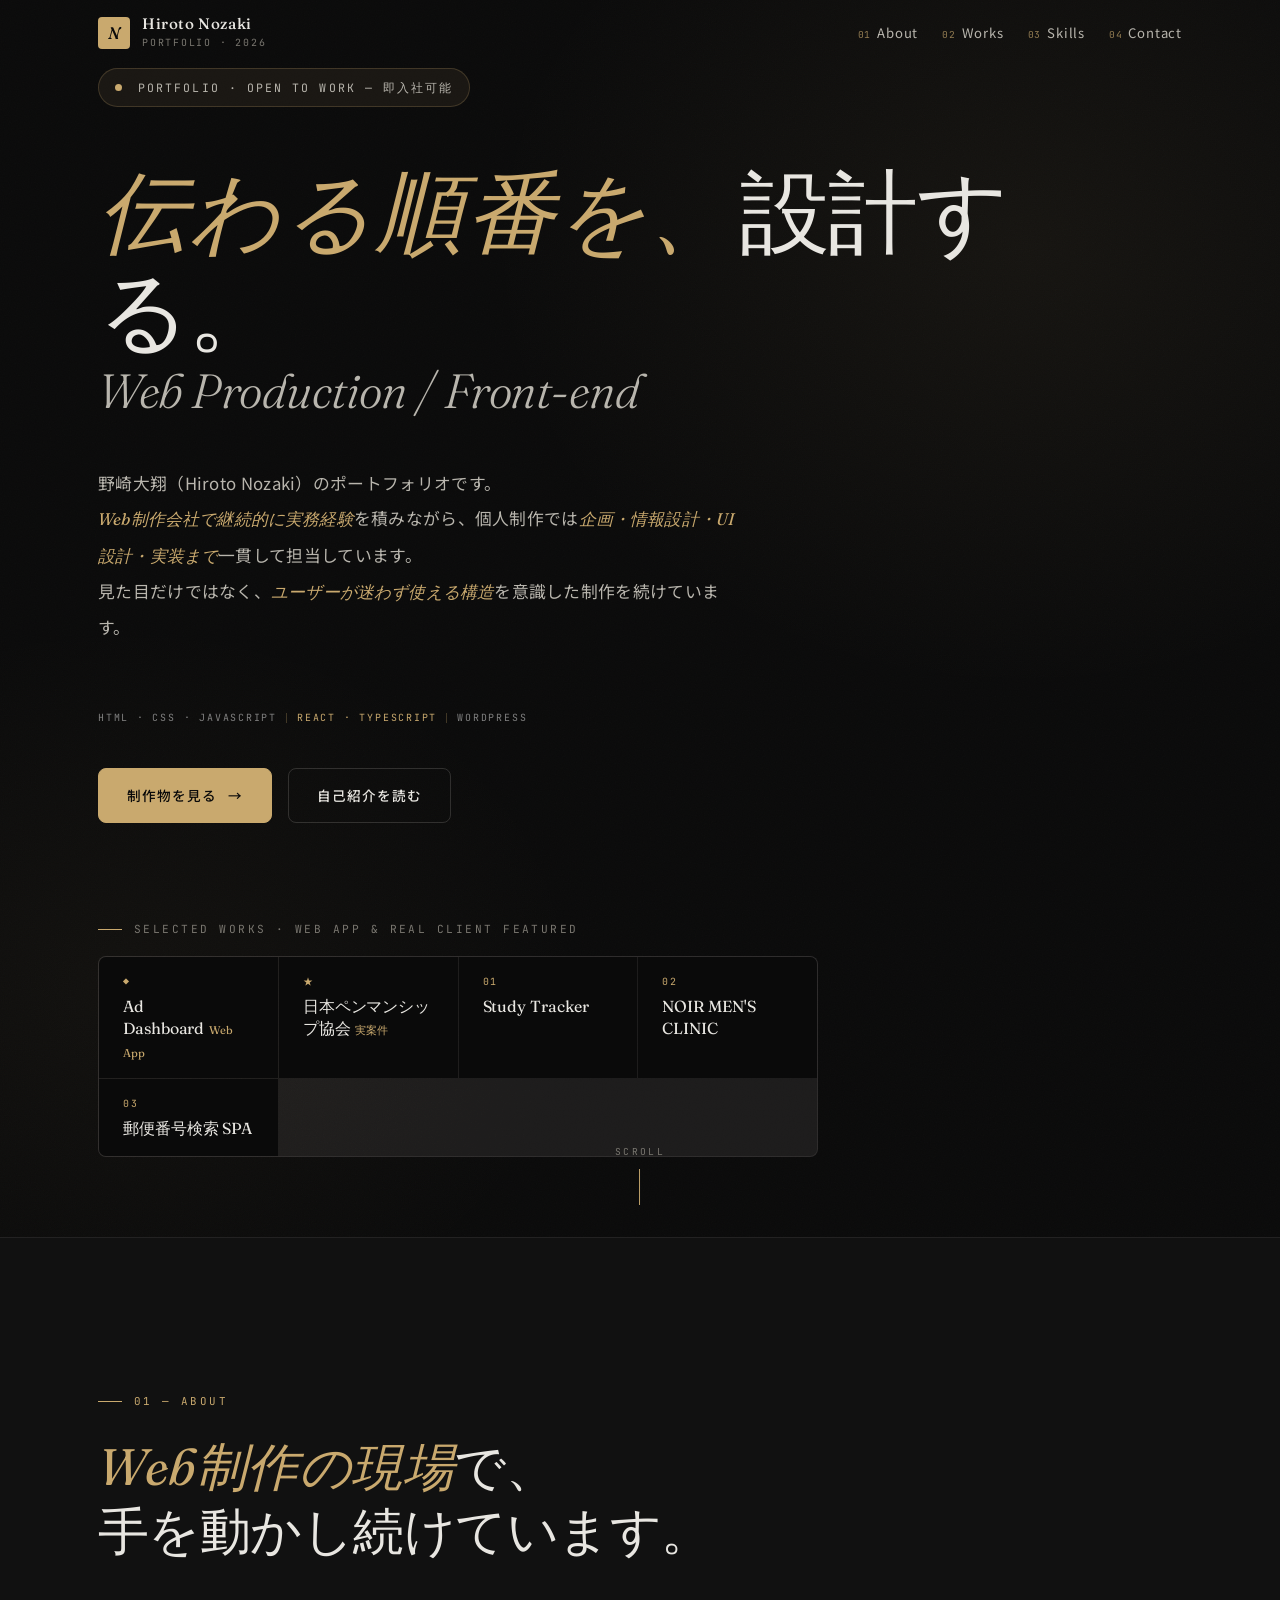
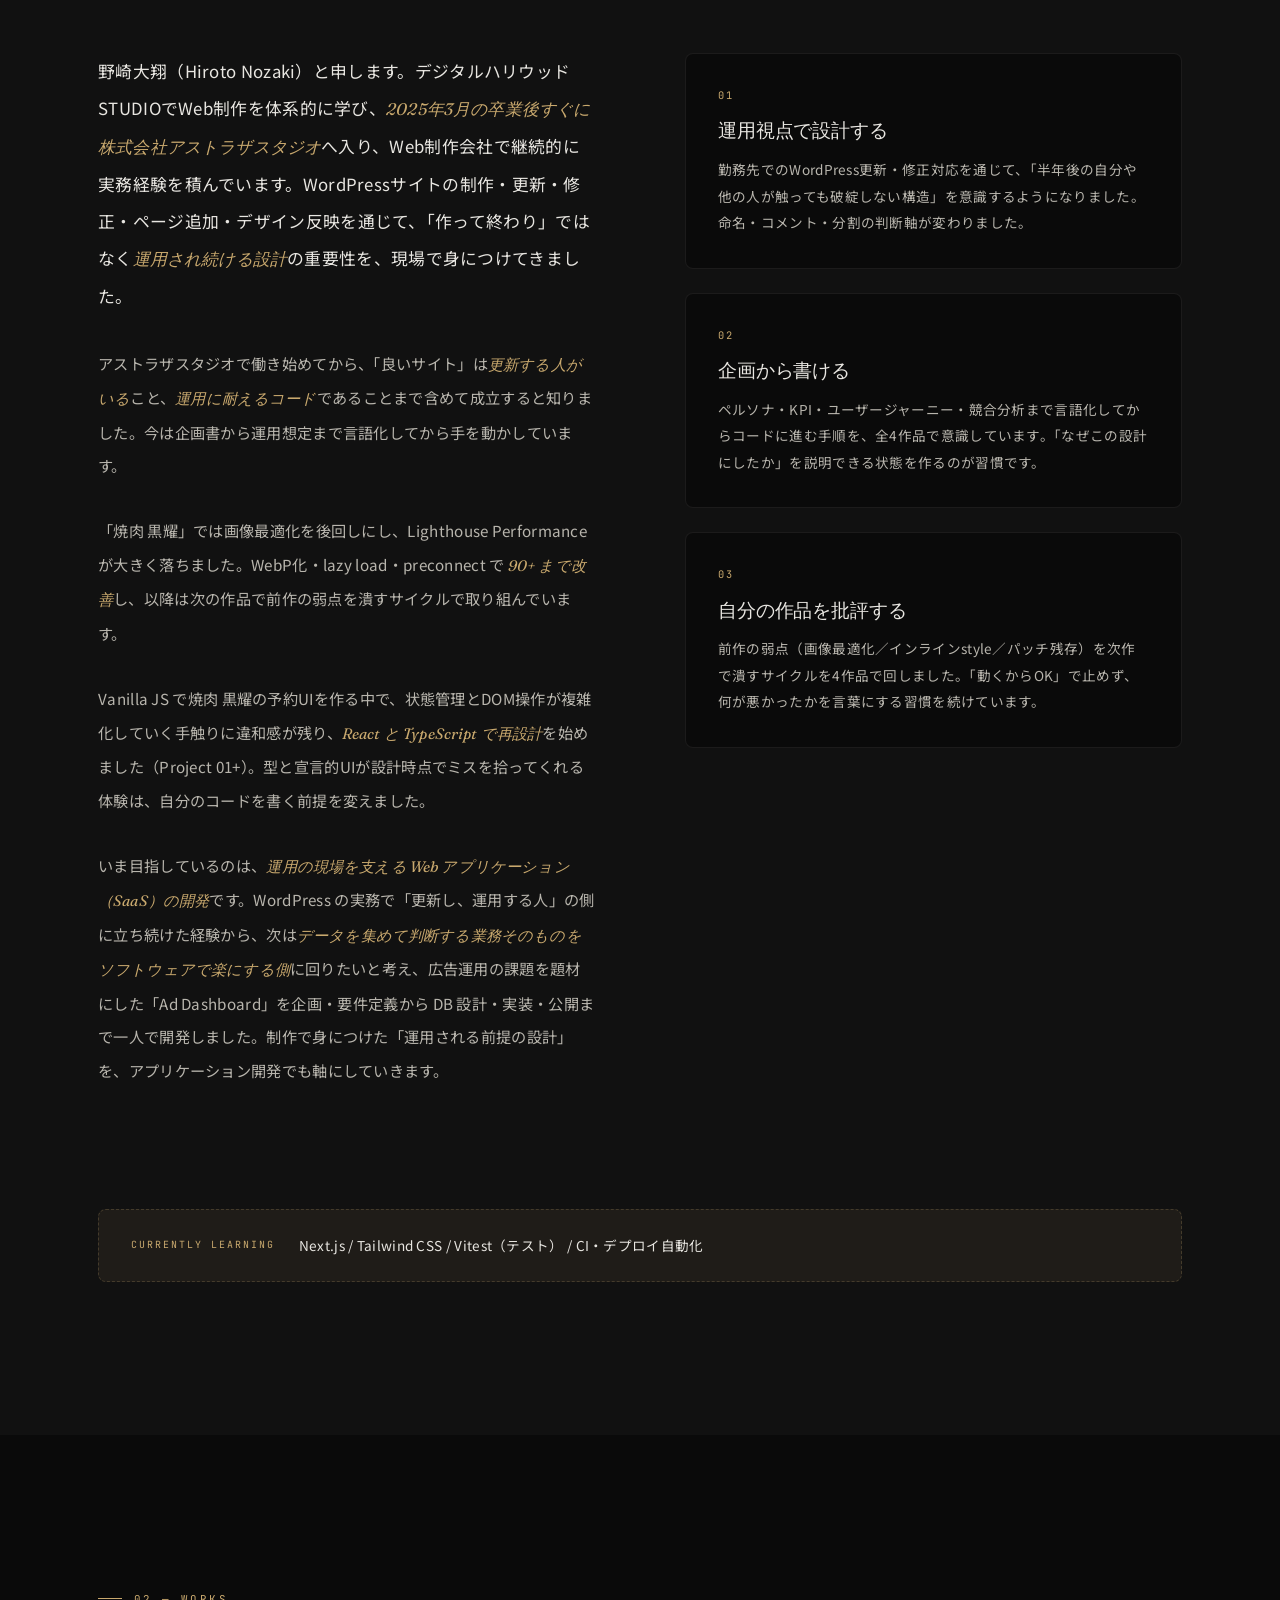
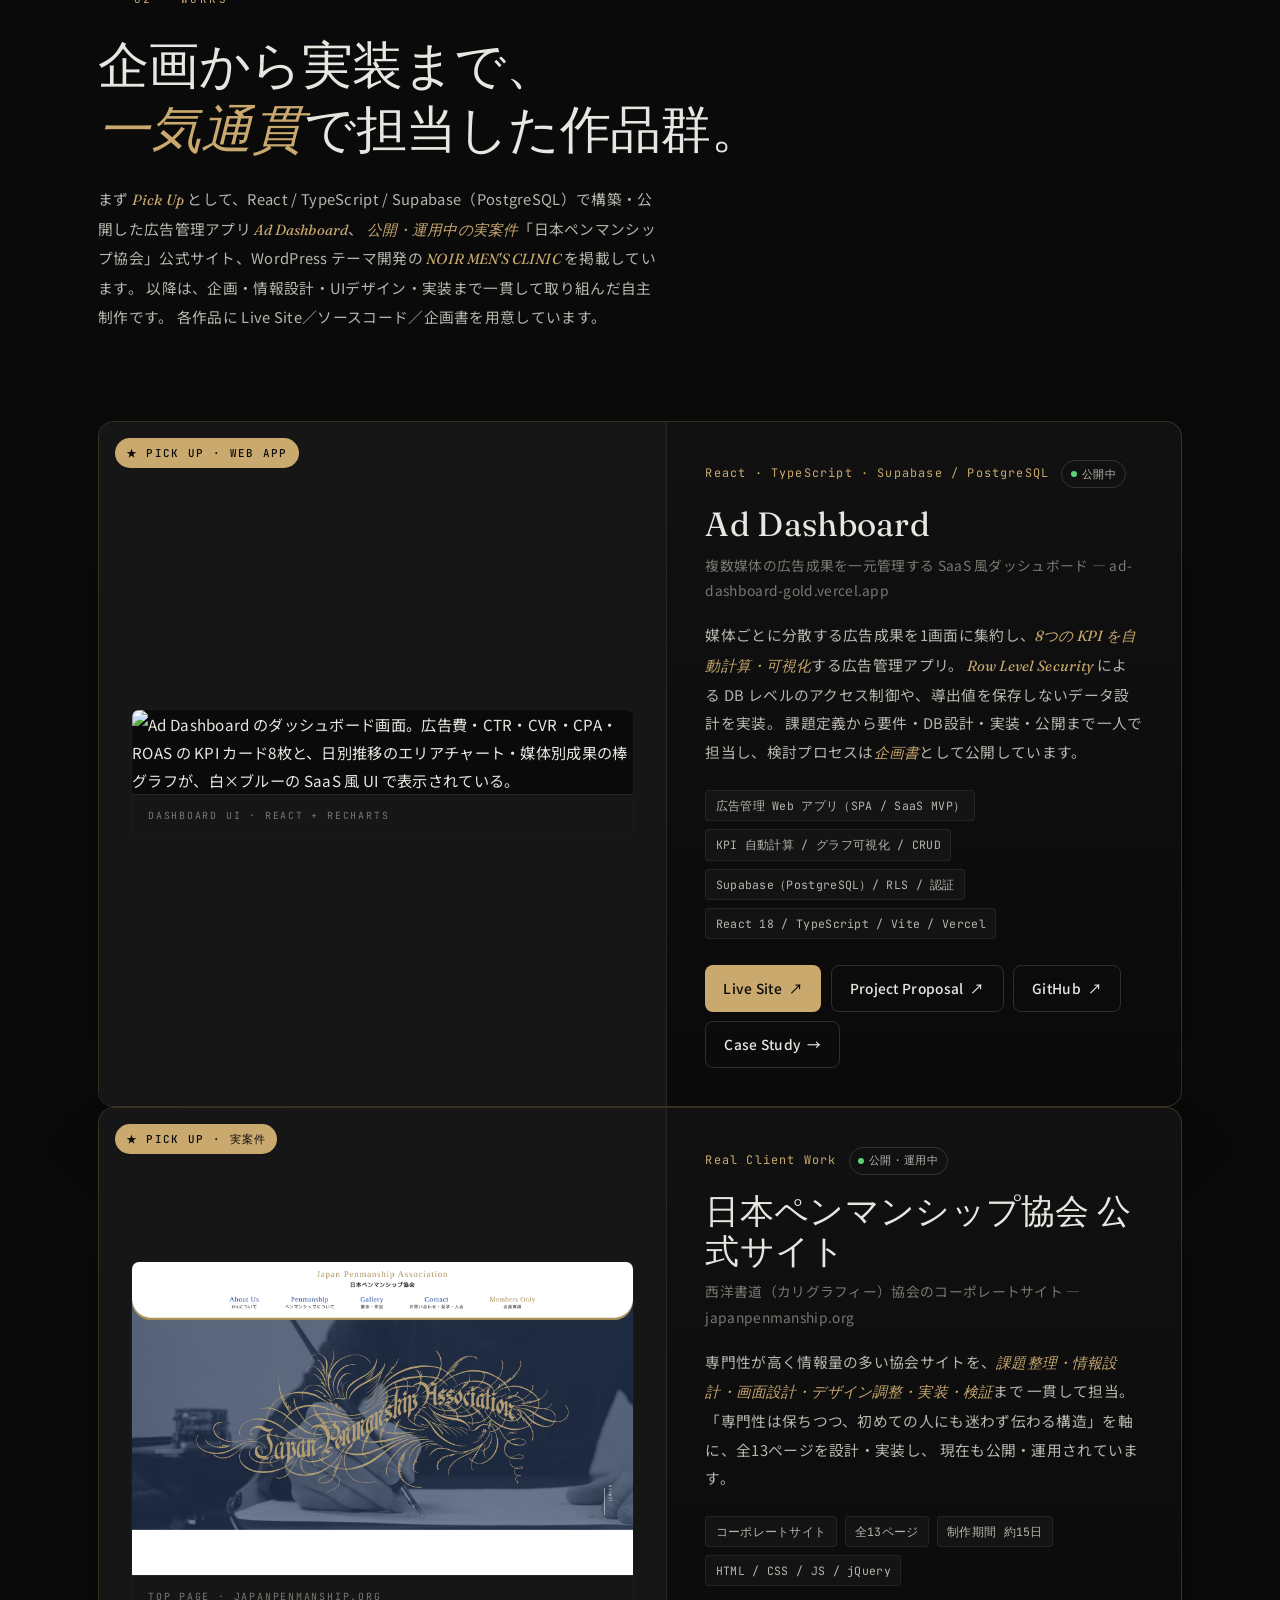
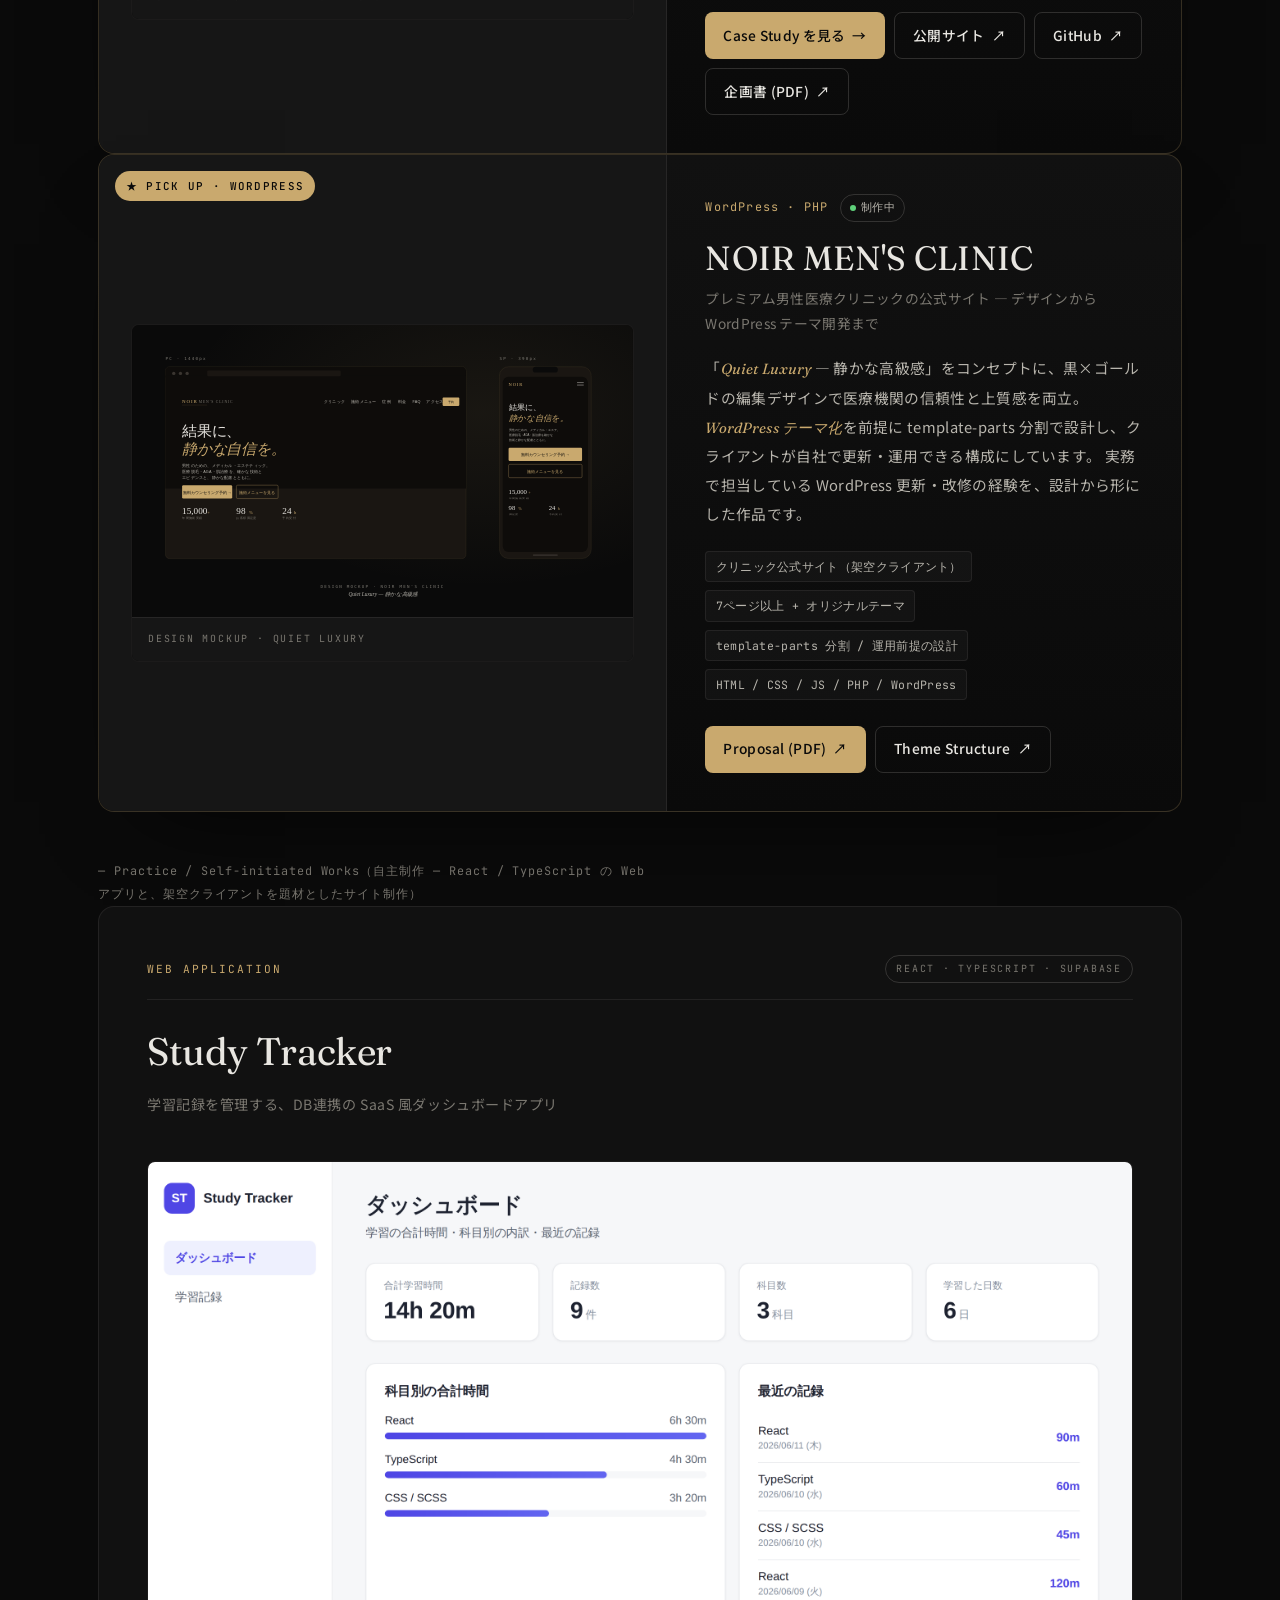
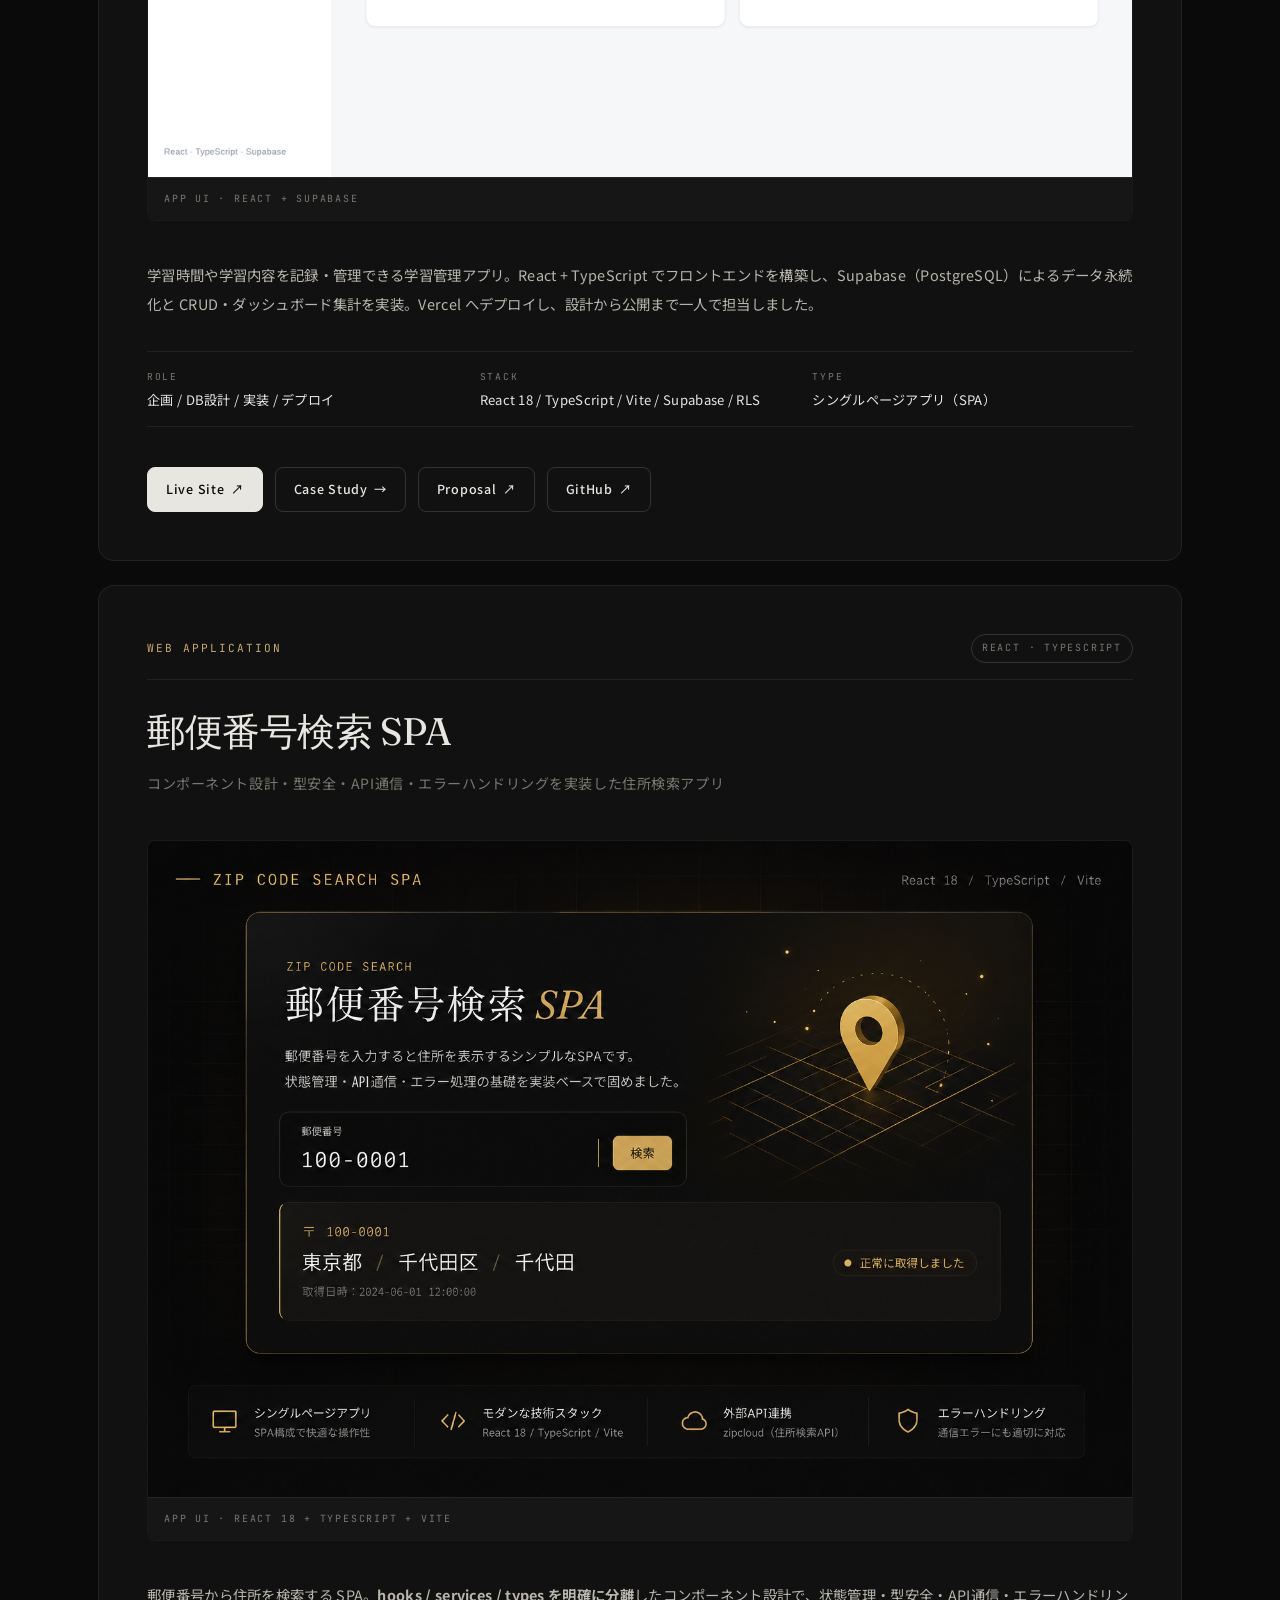
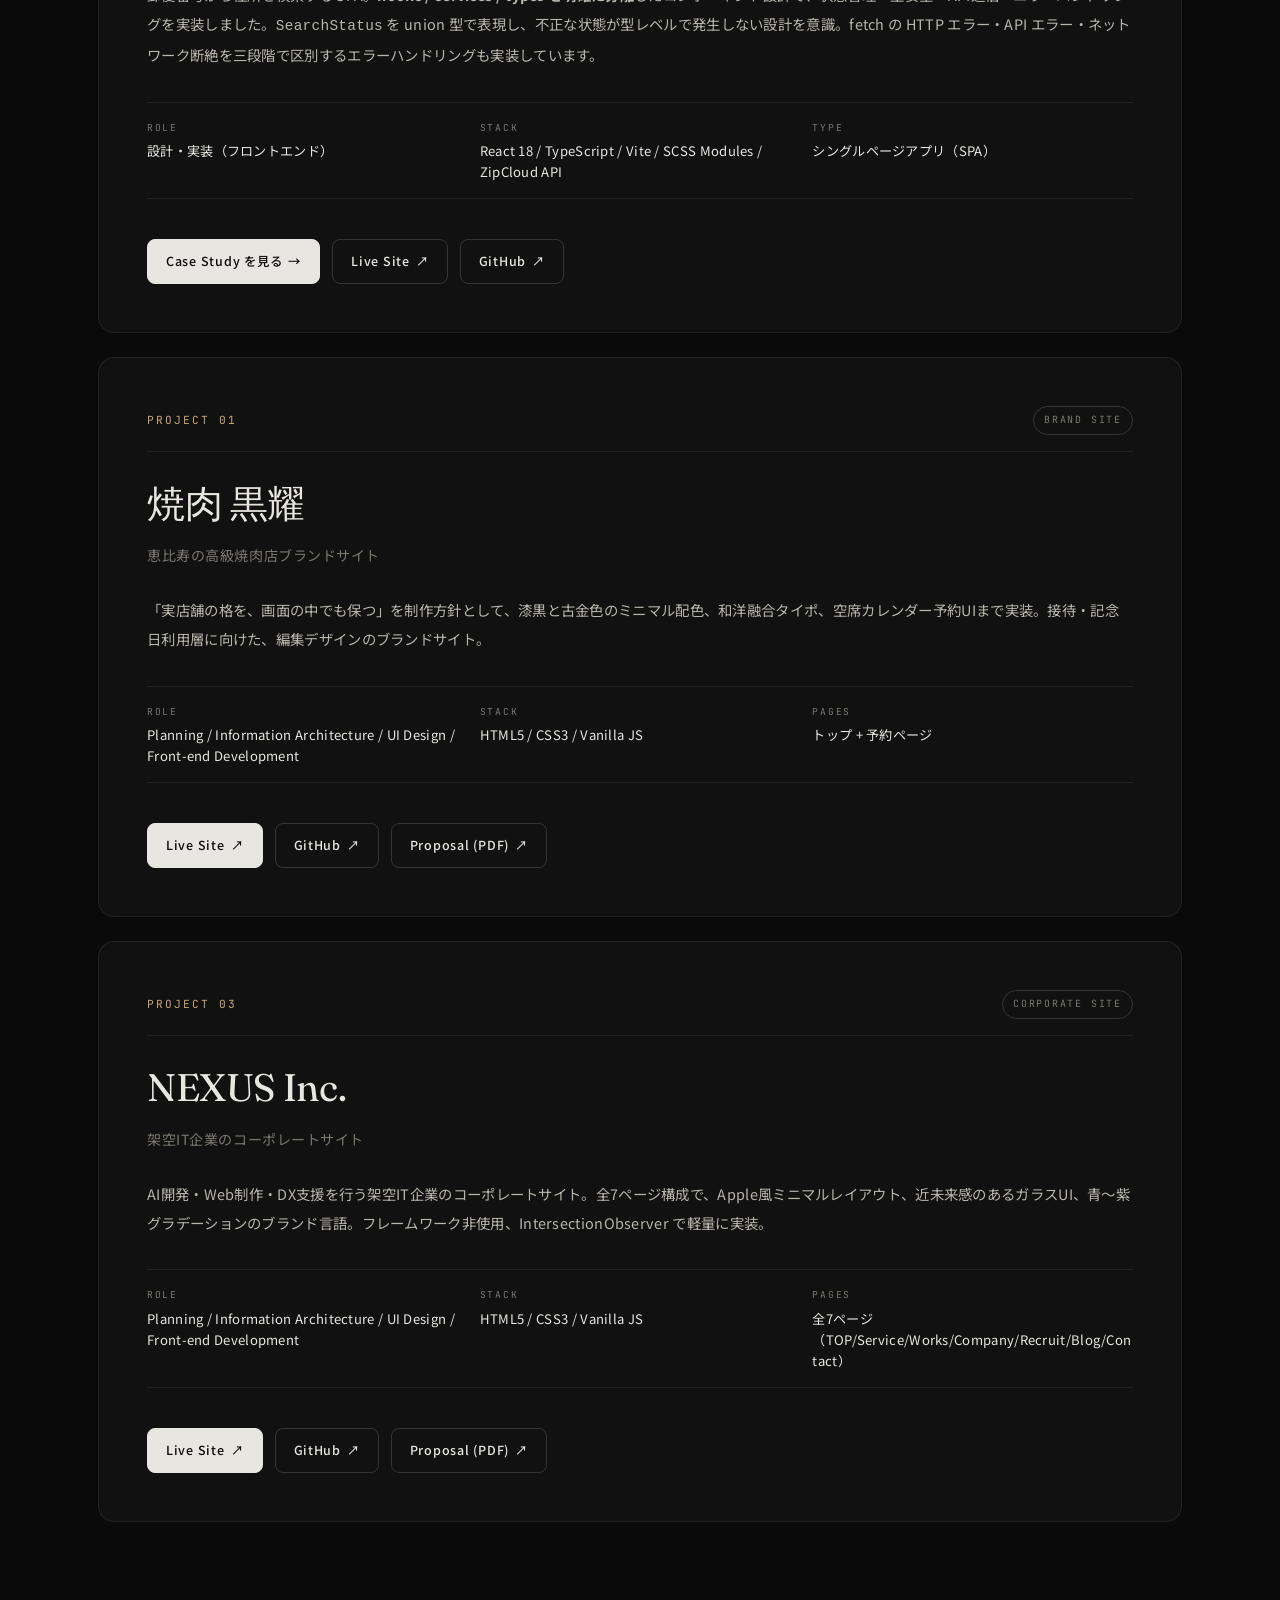
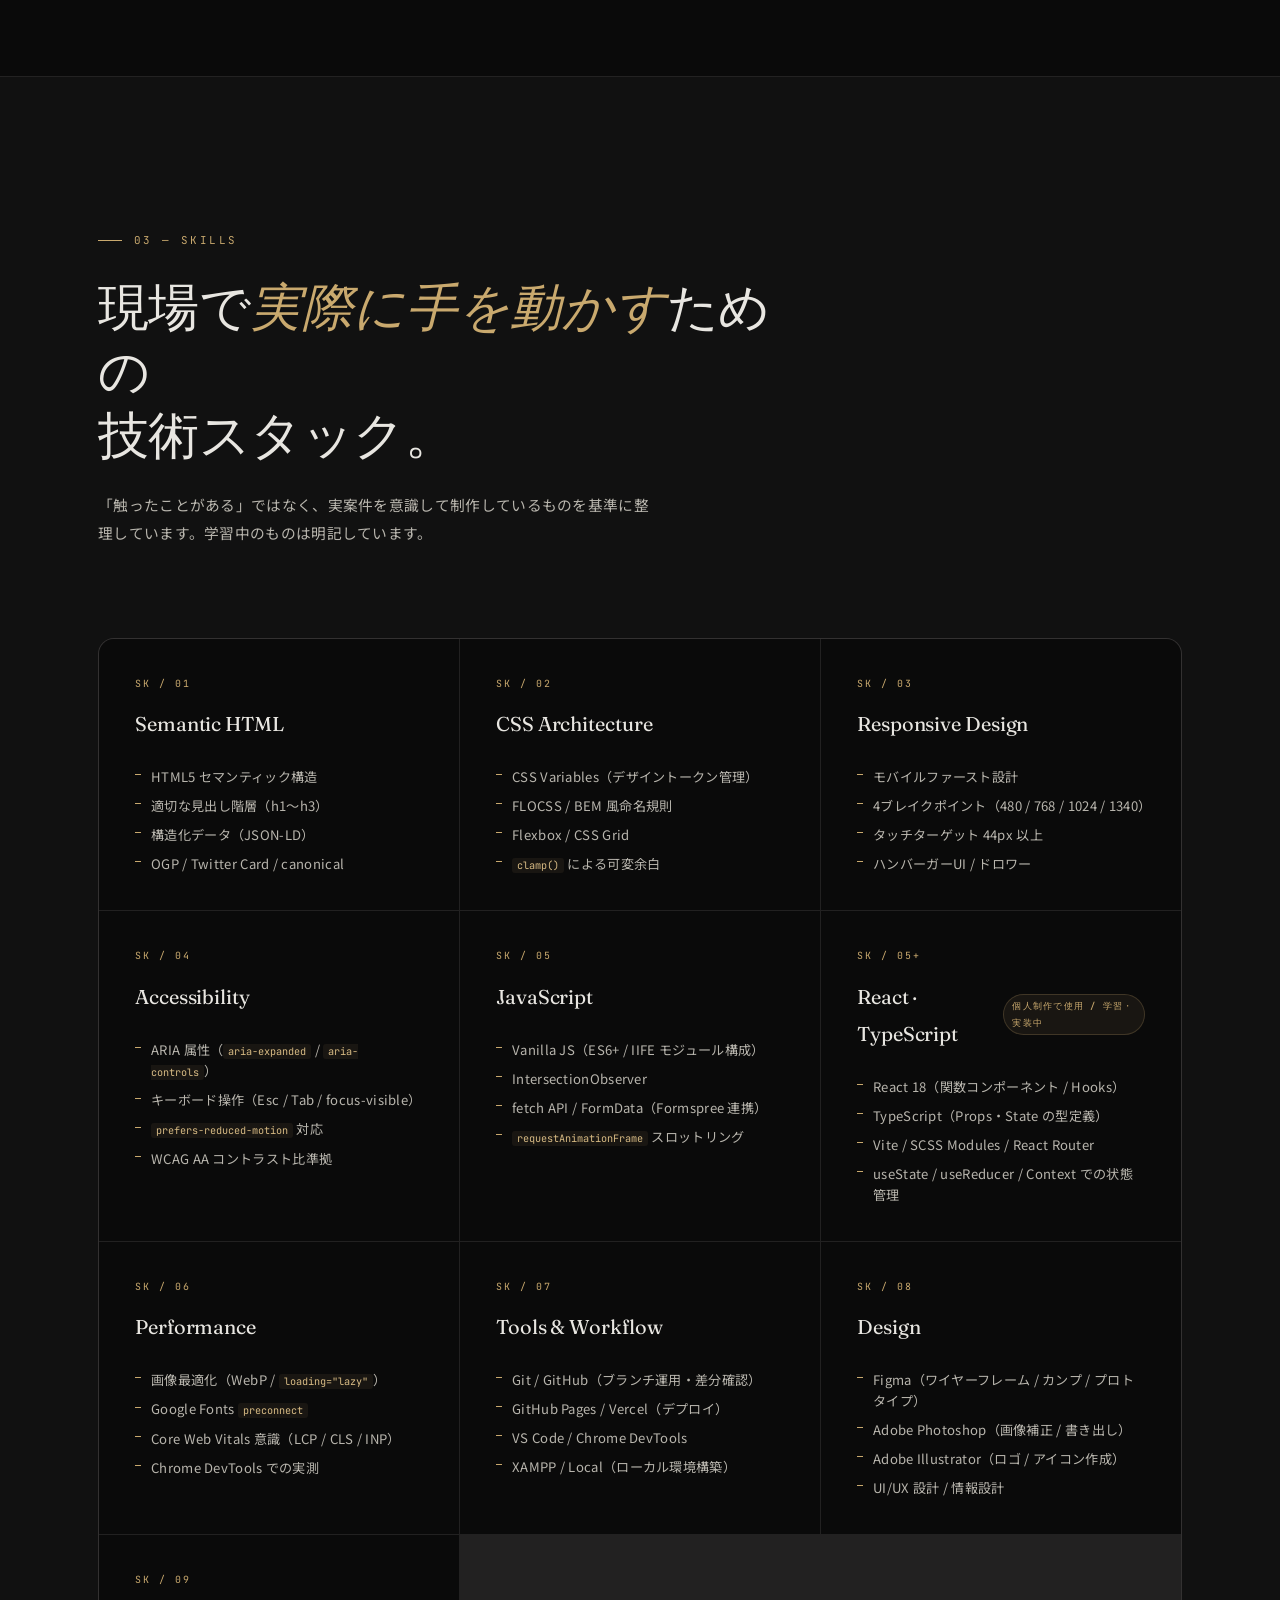
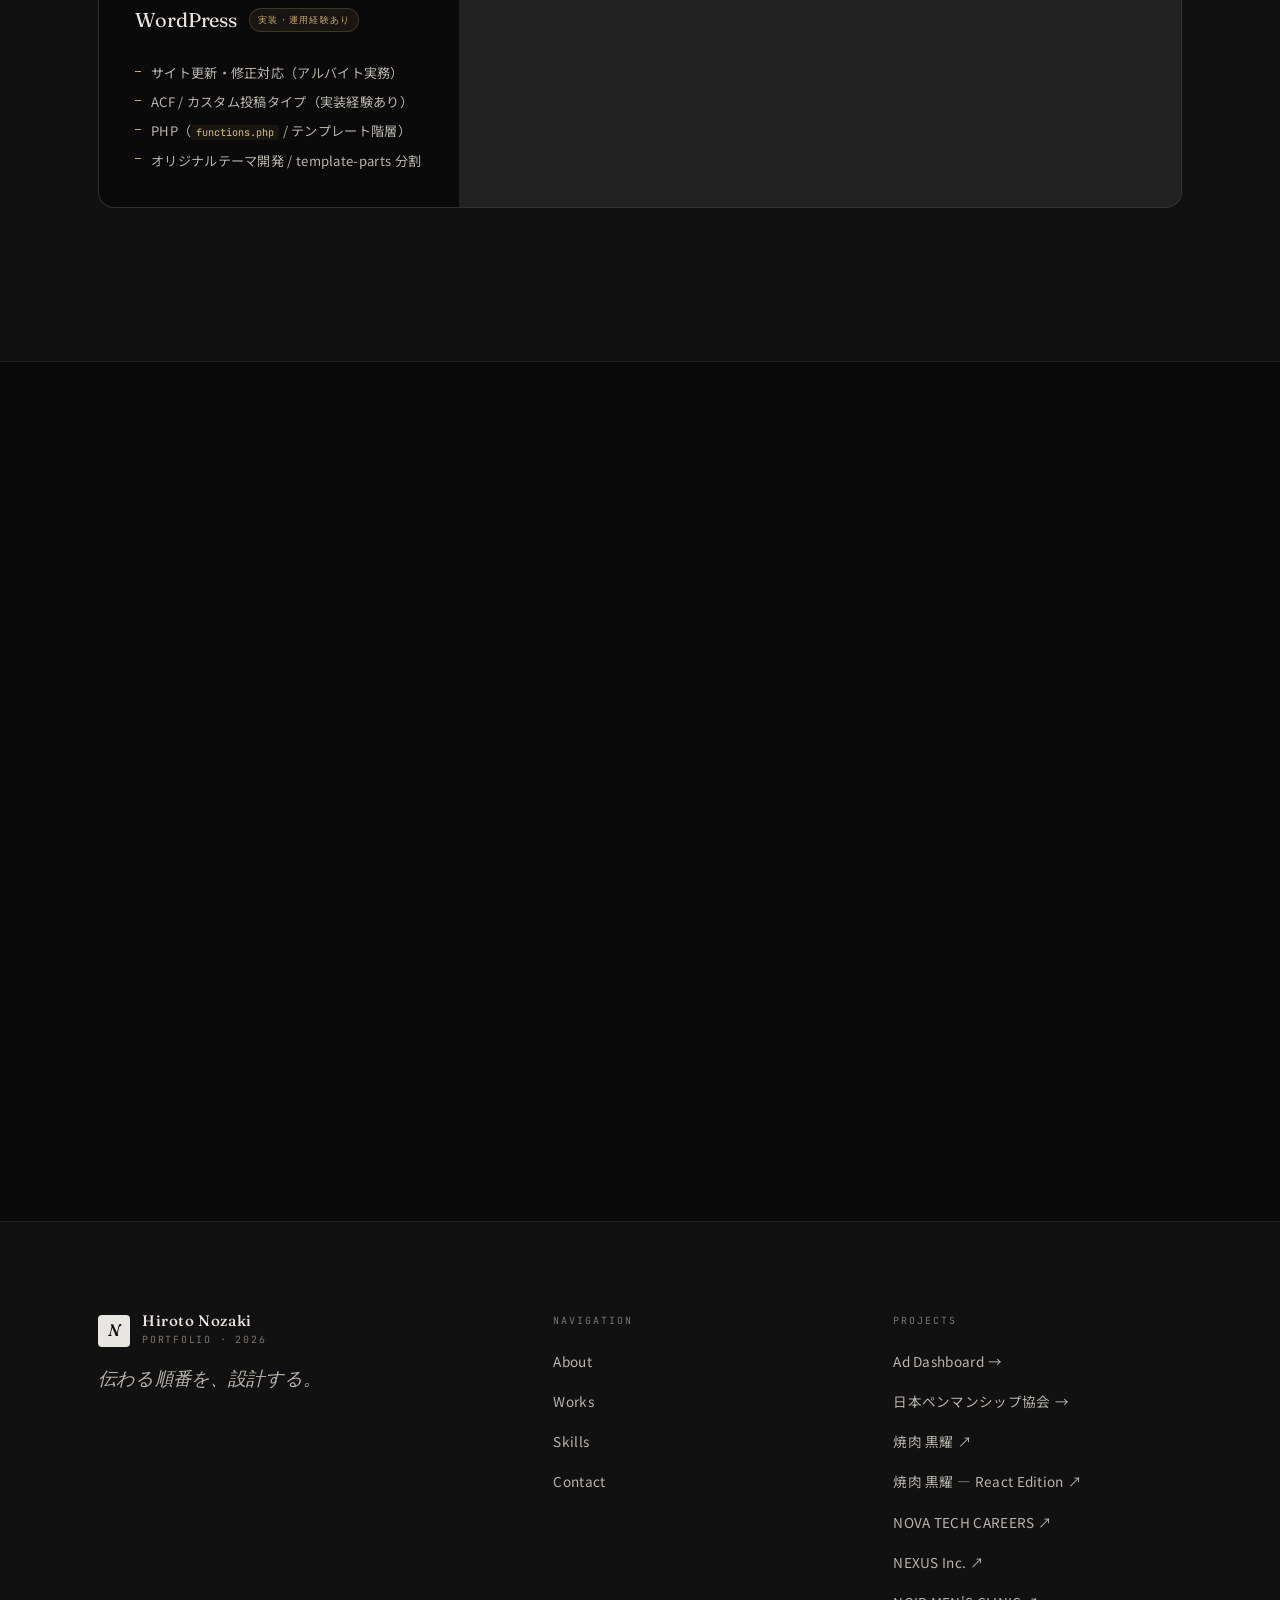
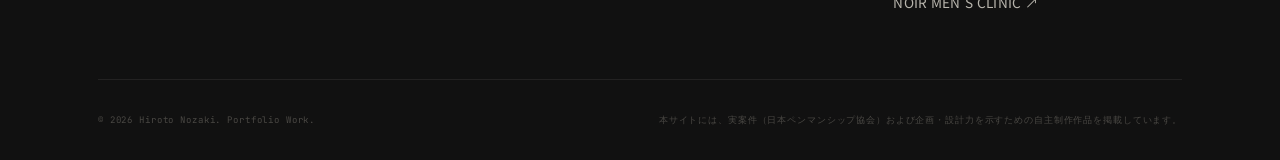
==== commit 0cf7cfa9: "Update index.html" ====
--- a/index.html
+++ b/index.html
@@ -9,8 +9,8 @@
   <!-- ============================================================
        SEO
        ============================================================ -->
-  <title>Hiroto Nozaki — Portfolio | Web Production / Front-end</title>
-  <meta name="description" content="野崎大翔（Hiroto Nozaki）のポートフォリオサイト。Web制作・フロントエンド実装・UI/UX設計を担当。React / TypeScript / Supabase で構築し Vercel に公開した学習管理アプリ Study Tracker、React / TypeScript で実装した郵便番号検索 SPA、公開・運用中の実案件「日本ペンマンシップ協会」公式サイト、自主制作のサイト制作（焼肉 黒耀／NOVA TECH CAREERS／NEXUS Inc./NOIR MEN'S CLINIC）の企画書と実装をご覧いただけます。">
+  <title>Hiroto Nozaki — Portfolio | React / TypeScript / Webアプリ開発</title>
+  <meta name="description" content="野崎大翔（Hiroto Nozaki）のポートフォリオ。React / TypeScript / Supabase（PostgreSQL・RLS）で広告管理SaaS風アプリ「Ad Dashboard」を企画・要件定義・DB設計・実装・公開まで一人で開発。公開・運用中の実案件「日本ペンマンシップ協会」公式サイトや、学習管理アプリ Study Tracker など、Webアプリ開発とWeb制作の実績を掲載しています。">
   <meta name="theme-color" content="#0a0a0a">
   <meta name="robots" content="index,follow">
 
@@ -18,7 +18,7 @@
   <meta property="og:type" content="website">
   <meta property="og:url" content="https://hirotonozaki.github.io/hiroto-nozaki-portfolio/">
   <meta property="og:title" content="Hiroto Nozaki — Portfolio">
-  <meta property="og:description" content="React / TypeScript / Supabase で構築し Vercel に公開した学習管理アプリ Study Tracker、React / TypeScript の SPA、公開・運用中の実案件「日本ペンマンシップ協会」公式サイトを主軸に、企画・情報設計・UIデザイン・実装・デプロイまで一貫して担当したポートフォリオ。フロントエンド／Webアプリ開発職を目指しています。">
+  <meta property="og:description" content="広告管理SaaS風アプリ「Ad Dashboard」（React / TypeScript / Supabase / PostgreSQL / RLS）を企画から公開まで一人で開発。実案件「日本ペンマンシップ協会」公式サイトは公開・運用中。フロントエンド／Webアプリ開発エンジニアを目指す野崎大翔のポートフォリオです。">
   <meta property="og:site_name" content="Hiroto Nozaki Portfolio">
   <meta property="og:locale" content="ja_JP">
   <meta property="og:image" content="https://hirotonozaki.github.io/hiroto-nozaki-portfolio/assets/images/ogp.png">
@@ -31,7 +31,7 @@
   <!-- Twitter -->
   <meta name="twitter:card" content="summary_large_image">
   <meta name="twitter:title" content="Hiroto Nozaki — Portfolio">
-  <meta name="twitter:description" content="公開・運用中の実案件「日本ペンマンシップ協会」公式サイトを主軸に、企画・情報設計・UIデザイン・実装まで一貫担当したポートフォリオ。">
+  <meta name="twitter:description" content="React / TypeScript / Supabase で広告管理SaaS風アプリを企画から公開まで一人で開発。実案件サイトも公開・運用中のポートフォリオ。">
   <meta name="twitter:image" content="https://hirotonozaki.github.io/hiroto-nozaki-portfolio/assets/images/ogp.png">
   <meta name="twitter:image:alt" content="Hiroto Nozaki — Portfolio. 伝わる順番を、設計する。">
 
@@ -56,8 +56,15 @@
       background:linear-gradient(180deg,var(--c-bg-1),var(--c-bg));
       box-shadow:0 40px 90px -50px rgba(0,0,0,.85);}
     .c-feature__media{position:relative;overflow:hidden;background:var(--c-bg-2);
-      border-right:1px solid var(--c-border);min-height:100%;}
-    .c-feature__media img{width:100%;height:100%;object-fit:cover;object-position:top center;display:block;}
+      border-right:1px solid var(--c-border);min-height:100%;
+      display:flex;align-items:center;justify-content:center;
+      padding:3.2rem clamp(1.2rem,2.5vw,2rem) clamp(1.2rem,2.5vw,2rem);}
+    .c-feature__shot{width:100%;margin:0;border:1px solid var(--c-border);border-radius:var(--r);
+      overflow:hidden;background:var(--c-bg);}
+    .c-feature__shot img{display:block;width:100%;height:auto;max-height:560px;object-fit:cover;object-position:top center;}
+    .c-feature__shot figcaption{font-family:var(--f-mono);font-size:.62rem;letter-spacing:.18em;
+      text-transform:uppercase;color:var(--c-text-3);padding:var(--s-3) var(--s-4);
+      border-top:1px solid var(--c-border);background:var(--c-bg-2);}
     .c-feature__pick{position:absolute;top:1rem;left:1rem;z-index:2;display:inline-flex;
       align-items:center;gap:.5em;font-family:var(--f-mono);font-size:.68rem;letter-spacing:.12em;
       text-transform:uppercase;color:#0a0a0a;background:var(--c-gold);
@@ -87,7 +94,7 @@
     .c-feature__cta--ghost:hover{border-color:var(--c-border-gold);color:var(--c-gold);}
     @media (max-width:820px){
       .c-feature{grid-template-columns:1fr;}
-      .c-feature__media{border-right:0;border-bottom:1px solid var(--c-border);aspect-ratio:16/10;}
+      .c-feature__media{border-right:0;border-bottom:1px solid var(--c-border);padding-top:3.4rem;}
     }
   </style>
 
@@ -124,7 +131,7 @@
         <span class="c-logo__mark" aria-hidden="true">N</span>
         <span class="c-logo__text">
           <span class="c-logo__name">Hiroto Nozaki</span>
-          <span class="c-logo__role">Portfolio · 2027</span>
+          <span class="c-logo__role">Portfolio · 2026</span>
         </span>
       </a>
 
@@ -157,7 +164,7 @@
       <div class="l-container p-hero__inner">
         <p class="p-hero__eyebrow" data-reveal>
           <span class="c-pulse" aria-hidden="true"></span>
-          Portfolio · Open to Work — 2027 Spring
+          Portfolio · Open to Work — 即入社可能
         </p>
 
         <h1 class="p-hero__heading" id="heroHeading">
@@ -198,19 +205,19 @@
           </p>
           <div class="p-hero__selected-list">
             <div class="p-hero__selected-item">
-              <dt>◆</dt><dd>Study Tracker<span style="color:var(--c-gold);font-size:.7em;margin-left:.4em;">Web App</span></dd>
+              <dt>◆</dt><dd>Ad Dashboard<span style="color:var(--c-gold);font-size:.7em;margin-left:.4em;">Web App</span></dd>
             </div>
             <div class="p-hero__selected-item">
               <dt>★</dt><dd>日本ペンマンシップ協会<span style="color:var(--c-gold);font-size:.7em;margin-left:.4em;">実案件</span></dd>
             </div>
             <div class="p-hero__selected-item">
-              <dt>01</dt><dd>郵便番号検索 SPA</dd>
+              <dt>01</dt><dd>Study Tracker</dd>
             </div>
             <div class="p-hero__selected-item">
               <dt>02</dt><dd>NOIR MEN'S CLINIC</dd>
             </div>
             <div class="p-hero__selected-item">
-              <dt>03</dt><dd>焼肉 黒耀 — React</dd>
+              <dt>03</dt><dd>郵便番号検索 SPA</dd>
             </div>
           </div>
         </dl>
@@ -248,6 +255,9 @@
             </p>
             <p>
               Vanilla JS で焼肉 黒耀の予約UIを作る中で、状態管理とDOM操作が複雑化していく手触りに違和感が残り、<em>React と TypeScript で再設計</em>を始めました（Project 01+）。型と宣言的UIが設計時点でミスを拾ってくれる体験は、自分のコードを書く前提を変えました。
+            </p>
+            <p>
+              いま目指しているのは、<em>運用の現場を支える Web アプリケーション（SaaS）の開発</em>です。WordPress の実務で「更新し、運用する人」の側に立ち続けた経験から、次は<em>データを集めて判断する業務そのものをソフトウェアで楽にする側</em>に回りたいと考え、広告運用の課題を題材にした「Ad Dashboard」を企画・要件定義から DB 設計・実装・公開まで一人で開発しました。制作で身につけた「運用される前提の設計」を、アプリケーション開発でも軸にしていきます。
             </p>
           </div>
 
@@ -289,42 +299,45 @@
             企画から実装まで、<br><em>一気通貫</em>で担当した作品群。
           </h2>
           <p class="c-section-head__desc">
-            まず <em>Pick Up</em> として、React / TypeScript / Supabase で構築し公開した Web アプリ <em>Study Tracker</em> と、
-            <em>公開・運用中の実案件</em>「日本ペンマンシップ協会」公式サイトを掲載しています。
-            以降は、企画・情報設計・UIデザイン・実装まで一貫して取り組んだ制作物です。
+            まず <em>Pick Up</em> として、React / TypeScript / Supabase（PostgreSQL）で構築・公開した広告管理アプリ <em>Ad Dashboard</em>、
+            <em>公開・運用中の実案件</em>「日本ペンマンシップ協会」公式サイト、WordPress テーマ開発の <em>NOIR MEN'S CLINIC</em> を掲載しています。
+            以降は、企画・情報設計・UIデザイン・実装まで一貫して取り組んだ自主制作です。
             各作品に Live Site／ソースコード／企画書を用意しています。
           </p>
         </header>
 
-        <!-- ★ PICK UP ─ Web Application (Study Tracker) -->
-        <article class="c-feature" id="project-study-tracker" data-reveal aria-labelledby="stFeatureTitle">
-          <a class="c-feature__media" href="./study-tracker-case.html" aria-label="Study Tracker ケーススタディを見る">
+        <!-- ★ PICK UP ─ Web Application (Ad Dashboard) -->
+        <article class="c-feature" id="project-ad-dashboard" data-reveal aria-labelledby="adFeatureTitle">
+          <a class="c-feature__media" href="./ad-dashboard-case.html" aria-label="Ad Dashboard ケーススタディを見る">
             <span class="c-feature__pick">★ Pick Up · Web App</span>
-            <img src="./assets/images/study-tracker-thumb.png" alt="Study Tracker のダッシュボード画面。合計学習時間・科目別の内訳（横棒グラフ）・最近の記録が、白×インディゴの SaaS 風 UI で表示されている。" loading="lazy">
+            <figure class="c-feature__shot">
+              <img src="./assets/images/ad-dashboard-thumb.png" alt="Ad Dashboard のダッシュボード画面。広告費・CTR・CVR・CPA・ROAS の KPI カード8枚と、日別推移のエリアチャート・媒体別成果の棒グラフが、白×ブルーの SaaS 風 UI で表示されている。" loading="lazy">
+              <figcaption>Dashboard UI · React + Recharts</figcaption>
+            </figure>
           </a>
           <div class="c-feature__body">
             <div class="c-feature__head">
-              <span class="c-feature__num">React · TypeScript · Supabase</span>
+              <span class="c-feature__num">React · TypeScript · Supabase / PostgreSQL</span>
               <span class="c-feature__live">公開中</span>
             </div>
-            <h3 class="c-feature__title" id="stFeatureTitle">Study Tracker</h3>
-            <p class="c-feature__sub">学習記録を管理する、DB連携の SaaS 風ダッシュボードアプリ — study-tracker-delta-rouge.vercel.app</p>
+            <h3 class="c-feature__title" id="adFeatureTitle">Ad Dashboard</h3>
+            <p class="c-feature__sub">複数媒体の広告成果を一元管理する SaaS 風ダッシュボード — ad-dashboard-gold.vercel.app</p>
             <p class="c-feature__desc">
-              学習時間や学習内容を記録・管理できる学習管理アプリ。<em>React + TypeScript</em> でフロントエンドを構築し、
-              <em>Supabase</em> によるデータ永続化と <em>CRUD 機能</em>を実装。Vercel へデプロイし公開まで行いました。
-              設計・DB設計から実装・デプロイまで一人で担当しています。
+              媒体ごとに分散する広告成果を1画面に集約し、<em>8つの KPI を自動計算・可視化</em>する広告管理アプリ。
+              <em>Row Level Security</em> による DB レベルのアクセス制御や、導出値を保存しないデータ設計を実装。
+              課題定義から要件・DB設計・実装・公開まで一人で担当し、検討プロセスは<em>企画書</em>として公開しています。
             </p>
             <ul class="c-feature__meta" aria-label="プロジェクト概要">
-              <li>学習管理 Web アプリ（SPA）</li>
-              <li>CRUD / ダッシュボード集計</li>
-              <li>Supabase（PostgreSQL）/ RLS</li>
-              <li>React 18 / TypeScript / Vite</li>
+              <li>広告管理 Web アプリ（SPA / SaaS MVP）</li>
+              <li>KPI 自動計算 / グラフ可視化 / CRUD</li>
+              <li>Supabase（PostgreSQL）/ RLS / 認証</li>
+              <li>React 18 / TypeScript / Vite / Vercel</li>
             </ul>
             <div class="c-feature__links">
-              <a href="https://study-tracker-delta-rouge.vercel.app/" class="c-feature__cta c-feature__cta--primary" target="_blank" rel="noopener noreferrer">Live Site<span aria-hidden="true">↗</span></a>
-              <a href="https://hirotonozaki.github.io/study-tracker-proposal/" class="c-feature__cta c-feature__cta--ghost" target="_blank" rel="noopener noreferrer">Project Proposal<span aria-hidden="true">↗</span></a>
-              <a href="https://github.com/hirotonozaki/study-tracker" class="c-feature__cta c-feature__cta--ghost" target="_blank" rel="noopener noreferrer">GitHub<span aria-hidden="true">↗</span></a>
-              <a href="./study-tracker-case.html" class="c-feature__cta c-feature__cta--ghost">Case Study<span aria-hidden="true">→</span></a>
+              <a href="https://ad-dashboard-gold.vercel.app" class="c-feature__cta c-feature__cta--primary" target="_blank" rel="noopener noreferrer">Live Site<span aria-hidden="true">↗</span></a>
+              <a href="https://hirotonozaki.github.io/ad-dashboard-proposal/" class="c-feature__cta c-feature__cta--ghost" target="_blank" rel="noopener noreferrer">Project Proposal<span aria-hidden="true">↗</span></a>
+              <a href="https://github.com/hirotonozaki/ad-dashboard" class="c-feature__cta c-feature__cta--ghost" target="_blank" rel="noopener noreferrer">GitHub<span aria-hidden="true">↗</span></a>
+              <a href="./ad-dashboard-case.html" class="c-feature__cta c-feature__cta--ghost">Case Study<span aria-hidden="true">→</span></a>
             </div>
           </div>
         </article>
@@ -333,7 +346,10 @@
         <article class="c-feature" id="project-jpa" data-reveal aria-labelledby="jpaFeatureTitle">
           <a class="c-feature__media" href="./jpa-case.html" aria-label="日本ペンマンシップ協会 ケーススタディを見る">
             <span class="c-feature__pick">★ Pick Up · 実案件</span>
-            <img src="./assets/images/jpa/jpa-hero.png" alt="日本ペンマンシップ協会 公式サイトのトップページ。ネイビーとゴールドを基調にカリグラフィーのキービジュアルが表示されている。" loading="lazy">
+            <figure class="c-feature__shot">
+              <img src="./assets/images/jpa/jpa-hero.png" alt="日本ペンマンシップ協会 公式サイトのトップページ。ネイビーとゴールドを基調にカリグラフィーのキービジュアルが表示されている。" loading="lazy">
+              <figcaption>Top Page · japanpenmanship.org</figcaption>
+            </figure>
           </a>
           <div class="c-feature__body">
             <div class="c-feature__head">
@@ -362,123 +378,108 @@
           </div>
         </article>
 
+        <!-- ★ PICK UP ─ WordPress (NOIR MEN'S CLINIC) -->
+        <article class="c-feature" id="project-noir" data-reveal aria-labelledby="noirFeatureTitle">
+          <a class="c-feature__media" href="./assets/pdf/noir-mens-clinic-proposal.pdf" target="_blank" rel="noopener noreferrer" aria-label="NOIR MEN'S CLINIC の企画書（PDF）を見る">
+            <span class="c-feature__pick">★ Pick Up · WordPress</span>
+            <figure class="c-feature__shot">
+              <img src="./assets/images/noir-mockup.svg" alt="NOIR MEN'S CLINIC のデザインモックアップ。PCとスマートフォンで黒×ゴールドの編集デザイン、結果に、静かな自信を、のキャッチコピーが表示されている。" loading="lazy">
+              <figcaption>Design Mockup · Quiet Luxury</figcaption>
+            </figure>
+          </a>
+          <div class="c-feature__body">
+            <div class="c-feature__head">
+              <span class="c-feature__num">WordPress · PHP</span>
+              <span class="c-feature__live">制作中</span>
+            </div>
+            <h3 class="c-feature__title" id="noirFeatureTitle">NOIR MEN'S CLINIC</h3>
+            <p class="c-feature__sub">プレミアム男性医療クリニックの公式サイト — デザインから WordPress テーマ開発まで</p>
+            <p class="c-feature__desc">
+              「<em>Quiet Luxury</em> — 静かな高級感」をコンセプトに、黒×ゴールドの編集デザインで医療機関の信頼性と上質感を両立。
+              <em>WordPress テーマ化</em>を前提に template-parts 分割で設計し、クライアントが自社で更新・運用できる構成にしています。
+              実務で担当している WordPress 更新・改修の経験を、設計から形にした作品です。
+            </p>
+            <ul class="c-feature__meta" aria-label="プロジェクト概要">
+              <li>クリニック公式サイト（架空クライアント）</li>
+              <li>7ページ以上 + オリジナルテーマ</li>
+              <li>template-parts 分割 / 運用前提の設計</li>
+              <li>HTML / CSS / JS / PHP / WordPress</li>
+            </ul>
+            <div class="c-feature__links">
+              <a href="./assets/pdf/noir-mens-clinic-proposal.pdf" class="c-feature__cta c-feature__cta--primary" target="_blank" rel="noopener noreferrer">Proposal (PDF)<span aria-hidden="true">↗</span></a>
+              <a href="./assets/images/noir-wp-structure.svg" class="c-feature__cta c-feature__cta--ghost" target="_blank" rel="noopener noreferrer">Theme Structure<span aria-hidden="true">↗</span></a>
+            </div>
+          </div>
+        </article>
+
         <p class="c-section-head__desc" style="margin-top:var(--s-7);font-family:var(--f-mono);font-size:.74rem;letter-spacing:.08em;color:var(--c-text-3);">
           — Practice / Self-initiated Works（自主制作 — React / TypeScript の Web アプリと、架空クライアントを題材としたサイト制作）
         </p>
 
         <ul class="p-works__list">
+          <!-- Study Tracker（React / TypeScript / Supabase） -->
+          <li class="p-works__item" id="project-study-tracker" data-reveal>
+            <article class="c-work">
+              <div class="c-work__head">
+                <p class="c-work__num">Web Application</p>
+                <span class="c-work__category">React · TypeScript · Supabase</span>
+              </div>
+              <h3 class="c-work__title">Study Tracker</h3>
+              <p class="c-work__subtitle">学習記録を管理する、DB連携の SaaS 風ダッシュボードアプリ</p>
+
+              <figure class="c-work__visual" aria-label="Study Tracker の画面">
+                <img src="./assets/images/study-tracker-thumb.png" alt="Study Tracker のダッシュボード画面。合計学習時間・科目別の内訳（横棒グラフ）・最近の記録が、白×インディゴの SaaS 風 UI で表示されている。" loading="lazy">
+                <figcaption>App UI · React + Supabase</figcaption>
+              </figure>
+
+              <p class="c-work__body">
+                学習時間や学習内容を記録・管理できる学習管理アプリ。React + TypeScript でフロントエンドを構築し、Supabase（PostgreSQL）によるデータ永続化と CRUD・ダッシュボード集計を実装。Vercel へデプロイし、設計から公開まで一人で担当しました。
+              </p>
+              <dl class="c-work__meta">
+                <div><dt>Role</dt><dd>企画 / DB設計 / 実装 / デプロイ</dd></div>
+                <div><dt>Stack</dt><dd>React 18 / TypeScript / Vite / Supabase / RLS</dd></div>
+                <div><dt>Type</dt><dd>シングルページアプリ（SPA）</dd></div>
+              </dl>
+              <ul class="c-work__links">
+                <li><a href="https://study-tracker-delta-rouge.vercel.app/" class="c-work__link c-work__link--primary" target="_blank" rel="noopener noreferrer">Live Site<span aria-hidden="true">↗</span></a></li>
+                <li><a href="./study-tracker-case.html" class="c-work__link">Case Study<span aria-hidden="true">→</span></a></li>
+                <li><a href="https://hirotonozaki.github.io/study-tracker-proposal/" class="c-work__link" target="_blank" rel="noopener noreferrer">Proposal<span aria-hidden="true">↗</span></a></li>
+                <li><a href="https://github.com/hirotonozaki/study-tracker" class="c-work__link" target="_blank" rel="noopener noreferrer">GitHub<span aria-hidden="true">↗</span></a></li>
+              </ul>
+            </article>
+          </li>
           <!-- 郵便番号検索 SPA（React / TypeScript） -->
-          <li class="p-works__item" id="project-zipcode" data-reveal>
+          <li class="p-works__item" id="project-zipcode" data-reveal data-reveal-delay="1">
             <article class="c-work">
               <div class="c-work__head">
                 <p class="c-work__num">Web Application</p>
                 <span class="c-work__category">React · TypeScript</span>
               </div>
               <h3 class="c-work__title">郵便番号検索 SPA</h3>
-              <p class="c-work__subtitle">React 18 / TypeScript で実装した住所検索アプリ</p>
+              <p class="c-work__subtitle">コンポーネント設計・型安全・API通信・エラーハンドリングを実装した住所検索アプリ</p>
 
               <figure class="c-work__visual" aria-label="郵便番号検索 SPA の画面">
                 <img src="./assets/images/zipcode-thumb.png" alt="郵便番号検索 SPA の画面。郵便番号「100-0001」を入力すると、東京都千代田区千代田の住所が表示される、黒×ゴールドのUI。" loading="lazy">
-                <figcaption>App UI · React + TypeScript</figcaption>
+                <figcaption>App UI · React 18 + TypeScript + Vite</figcaption>
               </figure>
 
               <p class="c-work__body">
-                郵便番号から住所を検索する SPA。状態管理・型・API通信・エラー処理を React 18 / TypeScript で設計・実装しました。外部APIとの非同期通信、入力バリデーション、「初期／通信中／成功／エラー」の状態分岐を、型で壊れにくくしながら構築しています。
+                郵便番号から住所を検索する SPA。<strong>hooks / services / types を明確に分離</strong>したコンポーネント設計で、状態管理・型安全・API通信・エラーハンドリングを実装しました。<code>SearchStatus</code> を union 型で表現し、不正な状態が型レベルで発生しない設計を意識。fetch の HTTP エラー・API エラー・ネットワーク断絶を三段階で区別するエラーハンドリングも実装しています。
               </p>
               <dl class="c-work__meta">
-                <div><dt>Role</dt><dd>Front-end Development（設計・実装）</dd></div>
-                <div><dt>Stack</dt><dd>React 18 / TypeScript / Vite / SCSS</dd></div>
+                <div><dt>Role</dt><dd>設計・実装（フロントエンド）</dd></div>
+                <div><dt>Stack</dt><dd>React 18 / TypeScript / Vite / SCSS Modules / ZipCloud API</dd></div>
                 <div><dt>Type</dt><dd>シングルページアプリ（SPA）</dd></div>
               </dl>
               <ul class="c-work__links">
                 <li><a href="./zipcode-case.html" class="c-work__link c-work__link--primary">Case Study を見る<span aria-hidden="true">→</span></a></li>
-                <li><span class="c-work__link c-work__link--static">Live / GitHub<span class="c-work__link-note">公開準備中</span></span></li>
-                <!-- 公開URL対応後：上の static の <li> を削除し、以下を有効化（「リポジトリ名」を実際の名前に差し替え）
-                <li><a href="https://hirotonozaki.github.io/リポジトリ名/" class="c-work__link" target="_blank" rel="noopener noreferrer">Live Site<span aria-hidden="true">↗</span></a></li>
-                <li><a href="https://github.com/hirotonozaki/リポジトリ名" class="c-work__link" target="_blank" rel="noopener noreferrer">GitHub<span aria-hidden="true">↗</span></a></li>
-                -->
+                <li><a href="https://hirotonozaki.github.io/zipcode-spa-3/" class="c-work__link" target="_blank" rel="noopener noreferrer">Live Site<span aria-hidden="true">↗</span></a></li>
+                <li><a href="https://github.com/hirotonozaki/zipcode-spa-3" class="c-work__link" target="_blank" rel="noopener noreferrer">GitHub<span aria-hidden="true">↗</span></a></li>
               </ul>
             </article>
           </li>
-          <!-- 作品 04 -->
-          <li class="p-works__item" data-reveal data-reveal-delay="1">
-            <article class="c-work">
-              <div class="c-work__head">
-                <p class="c-work__num">Project 04</p>
-                <span class="c-work__category">Clinic / WordPress</span>
-              </div>
-              <h3 class="c-work__title">NOIR MEN'S CLINIC</h3>
-              <p class="c-work__subtitle">プレミアム男性医療クリニックの公式サイト</p>
-
-              <figure class="c-work__visual" aria-label="NOIR MEN'S CLINIC デザインモックアップ">
-                <img src="./assets/images/noir-mockup.svg" alt="NOIR MEN'S CLINIC のデザインモックアップ。PCとスマートフォンで黒×ゴールドの編集デザイン、結果に、静かな自信を、のキャッチコピーが表示されている。" loading="lazy">
-                <figcaption>Design Mockup · PC + SP — Quiet Luxury</figcaption>
-              </figure>
-
-              <p class="c-work__body">
-                「Quiet Luxury — 静かな高級感」をコンセプトに、黒×ゴールドの編集デザインで医療機関の信頼性と上質感を両立。WordPressテーマ化を前提に template-parts 分割で設計し、クライアントが自社で運用できる構成に。
-              </p>
-              <dl class="c-work__meta">
-                <div><dt>Role</dt><dd>Planning / Information Architecture / UI Design / WordPress Theme Development</dd></div>
-                <div><dt>Stack</dt><dd>HTML5 / CSS3 / JS / PHP / WordPress</dd></div>
-                <div><dt>Pages</dt><dd>7ページ以上 + オリジナルテーマ</dd></div>
-              </dl>
-              <ul class="c-work__links">
-                <li><a href="./assets/pdf/noir-mens-clinic-proposal.pdf" class="c-work__link c-work__link--primary" target="_blank" rel="noopener noreferrer">Proposal (PDF)<span aria-hidden="true">↗</span></a></li>
-                <li><a href="./assets/images/noir-wp-structure.svg" class="c-work__link" target="_blank" rel="noopener noreferrer">Theme Structure<span aria-hidden="true">↗</span></a></li>
-                <li><span class="c-work__link c-work__link--static">In Development<span class="c-work__link-note">WordPress Theme · Local Environment</span></span></li>
-              </ul>
-            </article>
-          </li>
-          <!-- 作品 01+ ─ React Edition -->
-          <li class="p-works__item" id="project-01-react" data-reveal data-reveal-delay="2">
-            <article class="c-work c-work--react">
-              <div class="c-work__head">
-                <p class="c-work__num">Project 01<span aria-hidden="true">+</span></p>
-                <span class="c-work__category">Brand Site · React Edition</span>
-              </div>
-              <h3 class="c-work__title">焼肉 黒耀 — React Edition</h3>
-
-              <p class="c-work__body">
-                Vanilla で組んだ予約 UI を、React + TypeScript で組み直しました。<code>CourseCard</code> などを共有コンポーネントに切り出し、状態は Context に集約しています。
-              </p>
-
-              <ul class="c-work__chips" aria-label="Vanilla から React への主な変更点">
-                <li>
-                  <span class="c-work__chip-from">DOM 操作</span>
-                  <span class="c-work__chip-arrow" aria-hidden="true">→</span>
-                  <span class="c-work__chip-to">useState / Context</span>
-                </li>
-                <li>
-                  <span class="c-work__chip-from">手動更新</span>
-                  <span class="c-work__chip-arrow" aria-hidden="true">→</span>
-                  <span class="c-work__chip-to">自動再描画</span>
-                </li>
-                <li>
-                  <span class="c-work__chip-from">Global CSS</span>
-                  <span class="c-work__chip-arrow" aria-hidden="true">→</span>
-                  <span class="c-work__chip-to">SCSS Modules</span>
-                </li>
-                <li>
-                  <span class="c-work__chip-from">Untyped</span>
-                  <span class="c-work__chip-arrow" aria-hidden="true">→</span>
-                  <span class="c-work__chip-to">TypeScript</span>
-                </li>
-              </ul>
-
-              <dl class="c-work__meta">
-                <div><dt>Stack</dt><dd>React 18 / TypeScript / Vite / SCSS Modules / React Router</dd></div>
-              </dl>
-
-              <ul class="c-work__links">
-                <li><a href="https://hirotonozaki.github.io/yakiniku-kokuyou-react/" class="c-work__link c-work__link--primary" target="_blank" rel="noopener noreferrer">Live Site<span aria-hidden="true">↗</span></a></li>
-                <li><a href="https://github.com/hirotonozaki/yakiniku-kokuyou-react" class="c-work__link" target="_blank" rel="noopener noreferrer">GitHub<span aria-hidden="true">↗</span></a></li>
-                <li><a href="#project-01" class="c-work__link">Vanilla 版（初期版）を見る<span aria-hidden="true">↓</span></a></li>
-              </ul>
-            </article>
-          </li>
-          <!-- 作品 01 -->
-          <li class="p-works__item" id="project-01" data-reveal data-reveal-delay="3">
+                              <!-- 作品 01 -->
+          <li class="p-works__item" id="project-01" data-reveal data-reveal-delay="2">
             <article class="c-work">
               <div class="c-work__head">
                 <p class="c-work__num">Project 01</p>
@@ -502,7 +503,7 @@
             </article>
           </li>
           <!-- 作品 03 -->
-          <li class="p-works__item" data-reveal data-reveal-delay="4">
+          <li class="p-works__item" data-reveal data-reveal-delay="3">
             <article class="c-work">
               <div class="c-work__head">
                 <p class="c-work__num">Project 03</p>
@@ -525,32 +526,7 @@
               </ul>
             </article>
           </li>
-          <!-- 作品 02 -->
-          <li class="p-works__item" data-reveal data-reveal-delay="5">
-            <article class="c-work">
-              <div class="c-work__head">
-                <p class="c-work__num">Project 02</p>
-                <span class="c-work__category">Recruiting LP</span>
-              </div>
-              <h3 class="c-work__title">NOVA TECH CAREERS</h3>
-              <p class="c-work__subtitle">架空IT企業の採用ランディングページ</p>
-              <p class="c-work__body">
-                「応募数・応募者の質・エントリー完了率」を改善するLPとして設計。FLOCSS命名、Glassmorphism、Formspree実送信フォーム（honeypot + 30秒クールダウン + aria-live通知）を実装。Apple × SaaS × Glass UI のビジュアル言語。
-              </p>
-              <dl class="c-work__meta">
-                <div><dt>Role</dt><dd>Planning / Information Architecture / UI Design / Front-end Development</dd></div>
-                <div><dt>Stack</dt><dd>HTML5 / CSS3 / Vanilla JS / Formspree</dd></div>
-                <div><dt>Pages</dt><dd>シングルページ（縦動線）</dd></div>
-              </dl>
-              <ul class="c-work__links">
-                <li><a href="https://hirotonozaki.github.io/nova-tech-careers/" class="c-work__link c-work__link--primary" target="_blank" rel="noopener noreferrer">Live Site<span aria-hidden="true">↗</span></a></li>
-                <li><a href="https://github.com/hirotonozaki/nova-tech-careers" class="c-work__link" target="_blank" rel="noopener noreferrer">GitHub<span aria-hidden="true">↗</span></a></li>
-                <li><a href="./assets/pdf/nova-tech-careers-proposal.pdf" class="c-work__link" target="_blank" rel="noopener noreferrer">Proposal (PDF)<span aria-hidden="true">↗</span></a></li>
-              </ul>
-            </article>
-          </li>
-
-        </ul>
+                  </ul>
       </div>
     </section>
 
@@ -724,18 +700,11 @@
                 <span class="p-contact__link-arrow" aria-hidden="true">↗</span>
               </a>
             </li>
-            <li>
-              <a href="./assets/pdf/resume.pdf" target="_blank" rel="noopener noreferrer" class="p-contact__link" download>
-                <span class="p-contact__link-label">Resume</span>
-                <span class="p-contact__link-value">履歴書をダウンロード (PDF)</span>
-                <span class="p-contact__link-arrow" aria-hidden="true">↓</span>
-              </a>
-            </li>
           </ul>
 
           <p class="p-contact__note">
-            ※ 履歴書PDFは、住所・電話番号・生年月日の一部を非公開としています。<br>
-            詳細は応募媒体経由・または面接時にお伝えいたします。
+            ※ 履歴書・職務経歴書は、個人情報保護の観点からサイト上では公開せず、<br>
+            応募媒体経由または面談時にお渡ししています。
           </p>
         </div>
       </div>
@@ -755,7 +724,7 @@
             <span class="c-logo__mark" aria-hidden="true">N</span>
             <span class="c-logo__text">
               <span class="c-logo__name">Hiroto Nozaki</span>
-              <span class="c-logo__role">Portfolio · 2027</span>
+              <span class="c-logo__role">Portfolio · 2026</span>
             </span>
           </a>
           <p class="l-footer__tagline">伝わる順番を、設計する。</p>
@@ -774,6 +743,7 @@
         <nav class="l-footer__nav" aria-label="制作物リンク">
           <p class="l-footer__nav-label">Projects</p>
           <ul>
+            <li><a href="./ad-dashboard-case.html">Ad Dashboard<span aria-hidden="true">→</span></a></li>
             <li><a href="./jpa-case.html">日本ペンマンシップ協会<span aria-hidden="true">→</span></a></li>
             <li><a href="https://hirotonozaki.github.io/yakiniku-kokuyou/" target="_blank" rel="noopener noreferrer">焼肉 黒耀<span aria-hidden="true">↗</span></a></li>
             <li><a href="https://hirotonozaki.github.io/yakiniku-kokuyou-react/" target="_blank" rel="noopener noreferrer">焼肉 黒耀 — React Edition<span aria-hidden="true">↗</span></a></li>
@@ -785,7 +755,7 @@
       </div>
 
       <div class="l-footer__bottom">
-        <small>© 2027 Hiroto Nozaki. Portfolio Work.</small>
+        <small>© <span data-current-year>2026</span> Hiroto Nozaki. Portfolio Work.</small>
         <small class="l-footer__note">本サイトには、実案件（日本ペンマンシップ協会）および企画・設計力を示すための自主制作作品を掲載しています。</small>
       </div>
     </div>
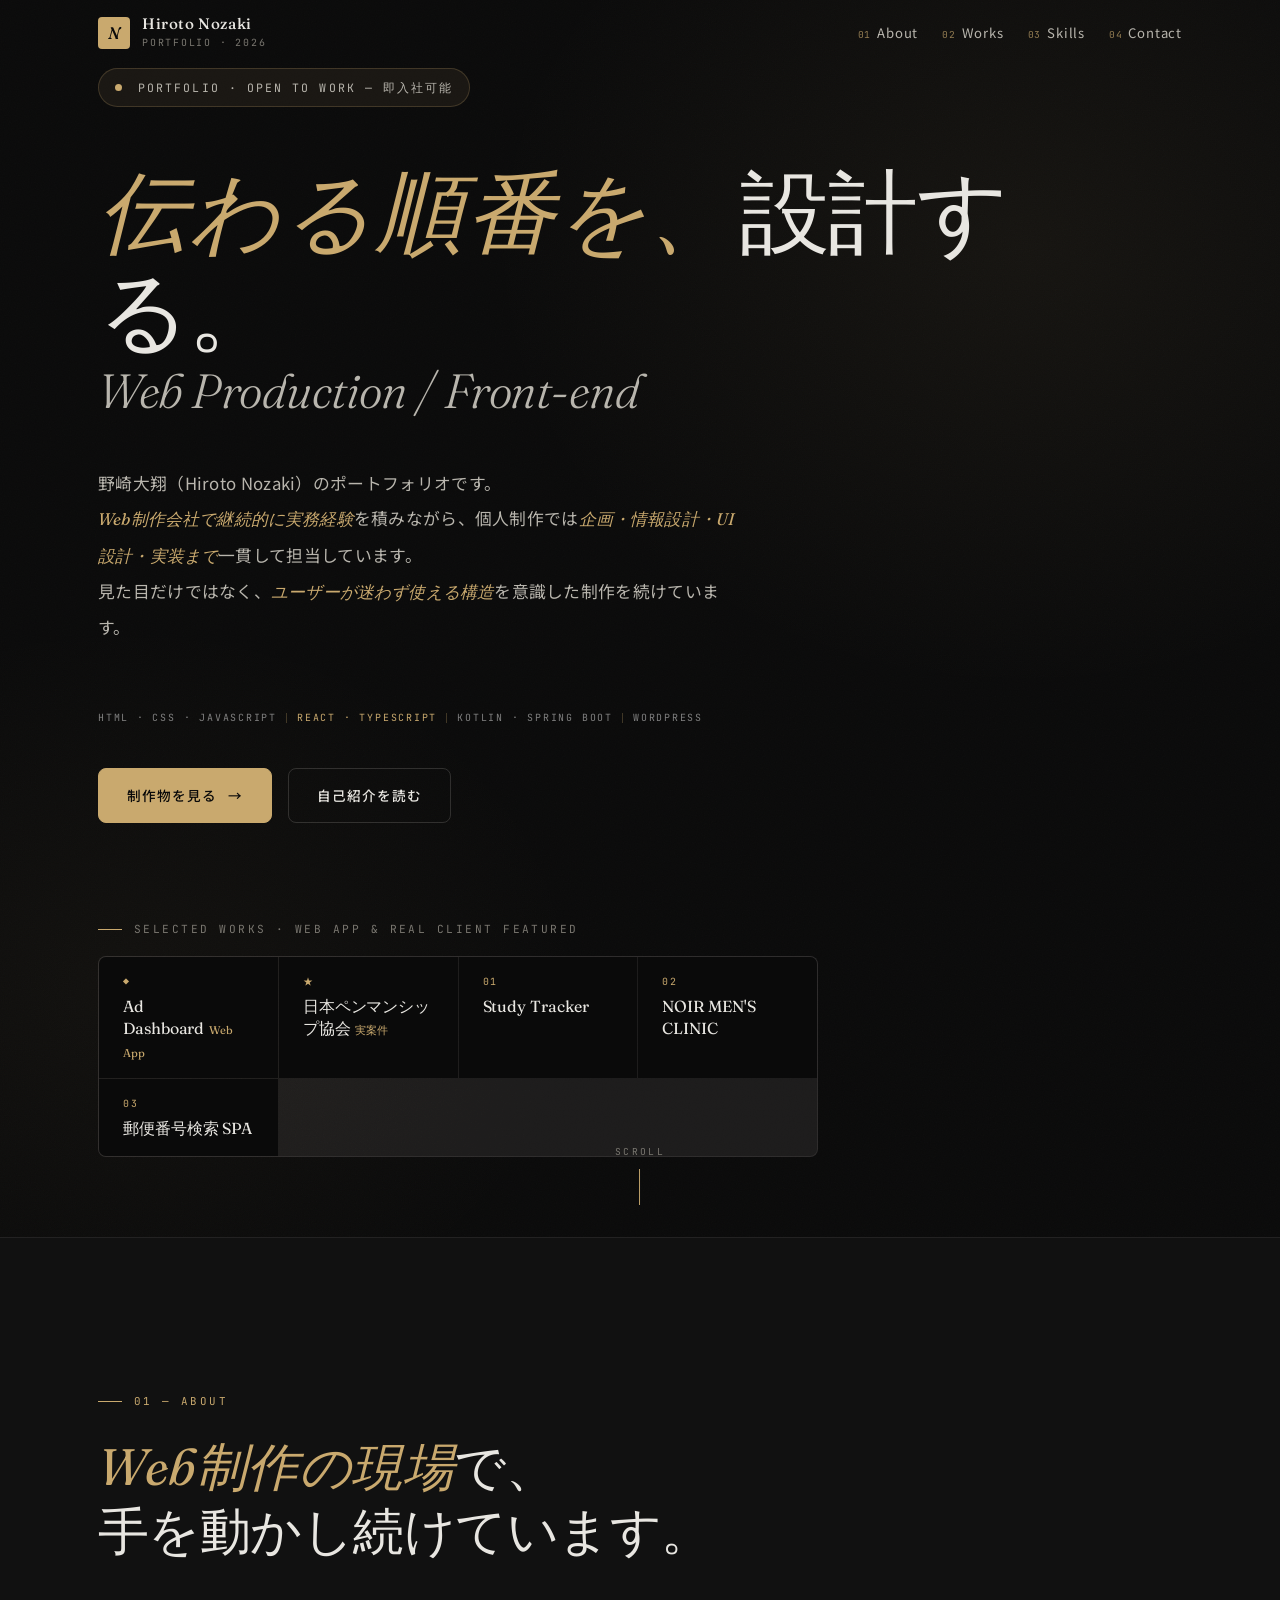
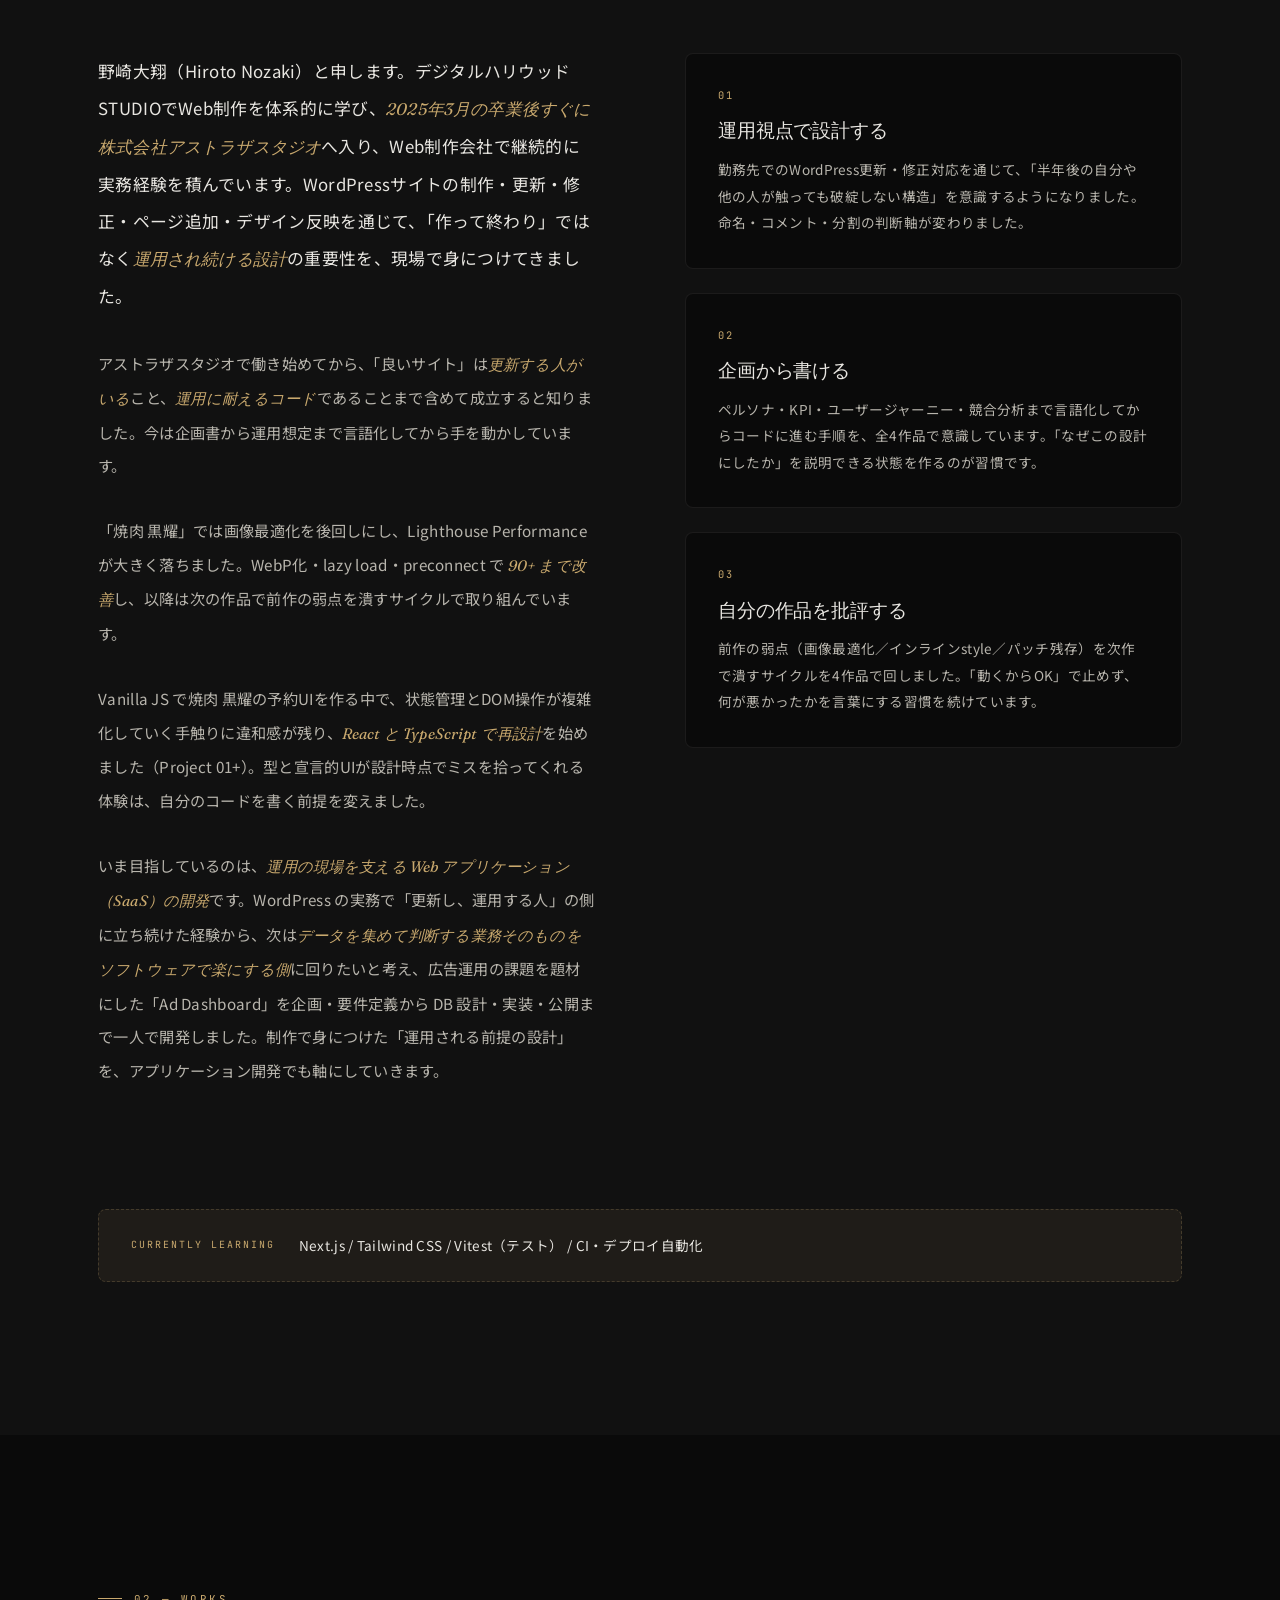
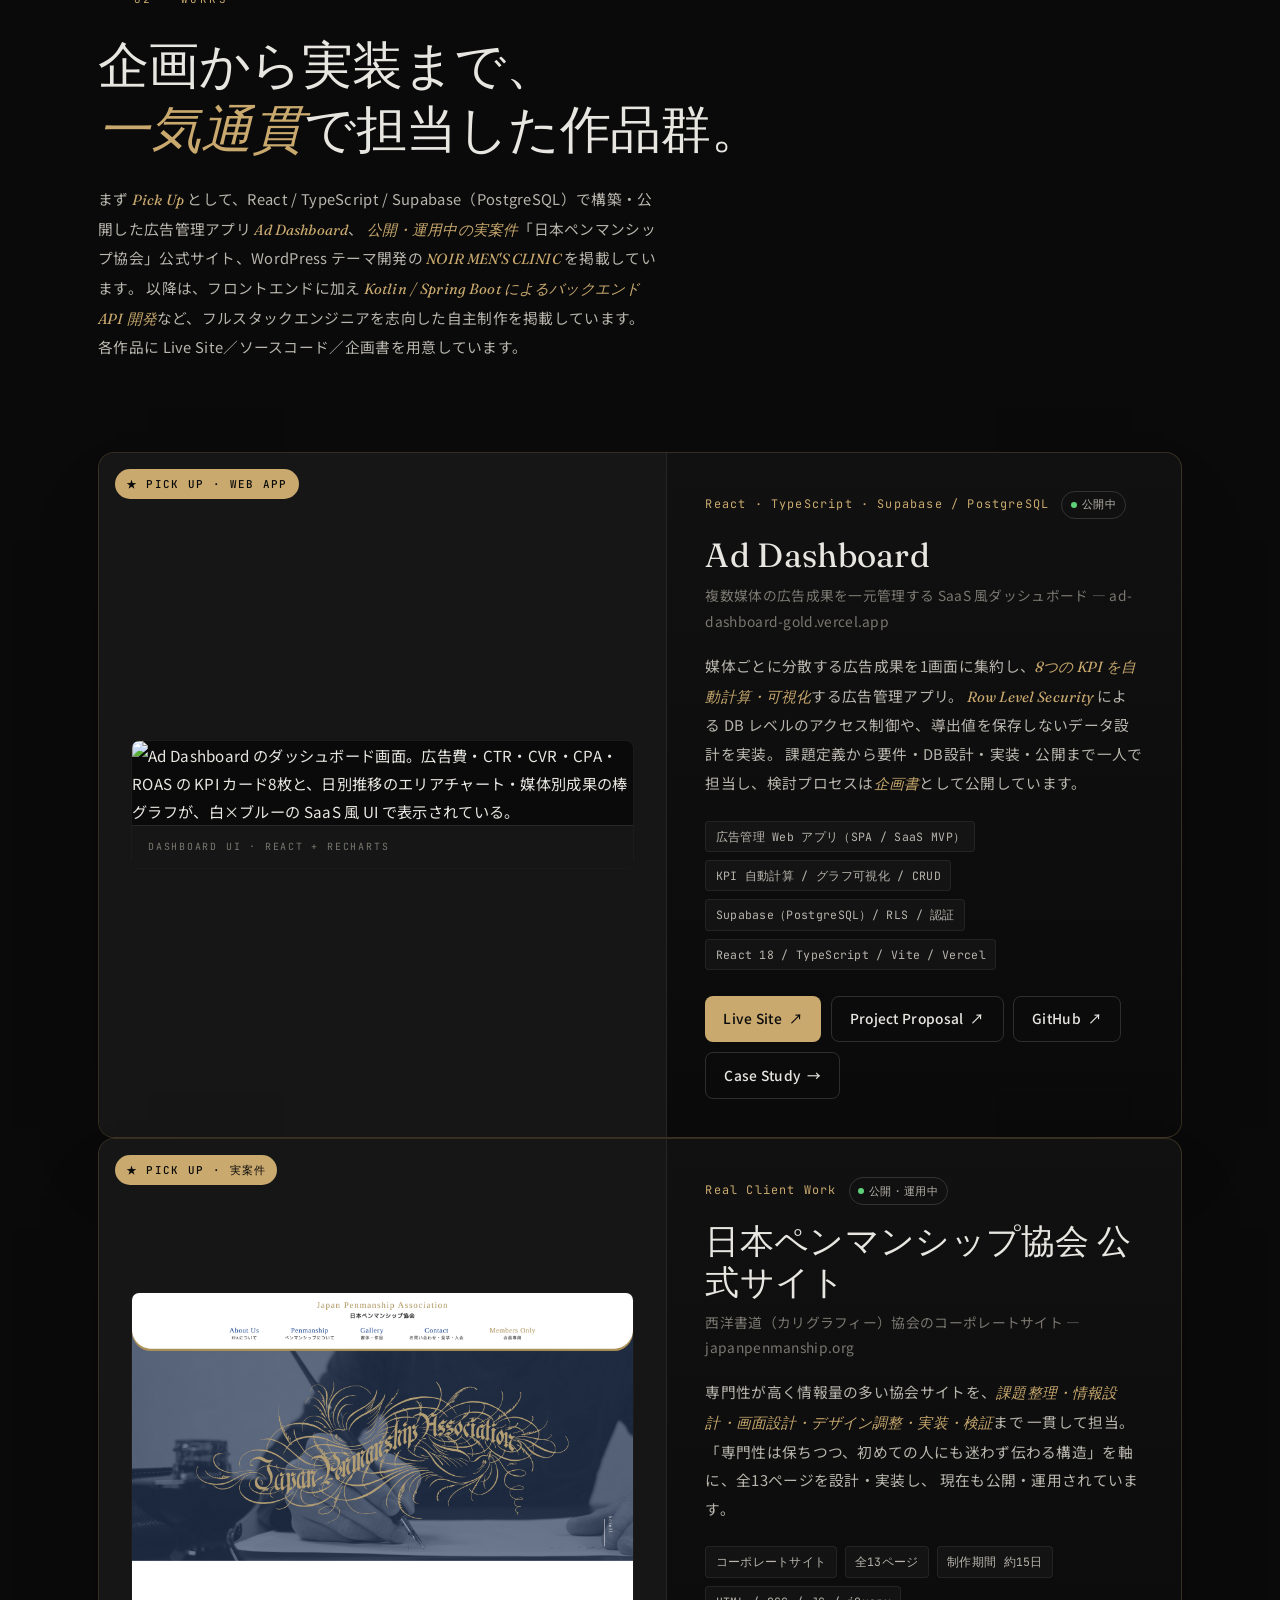
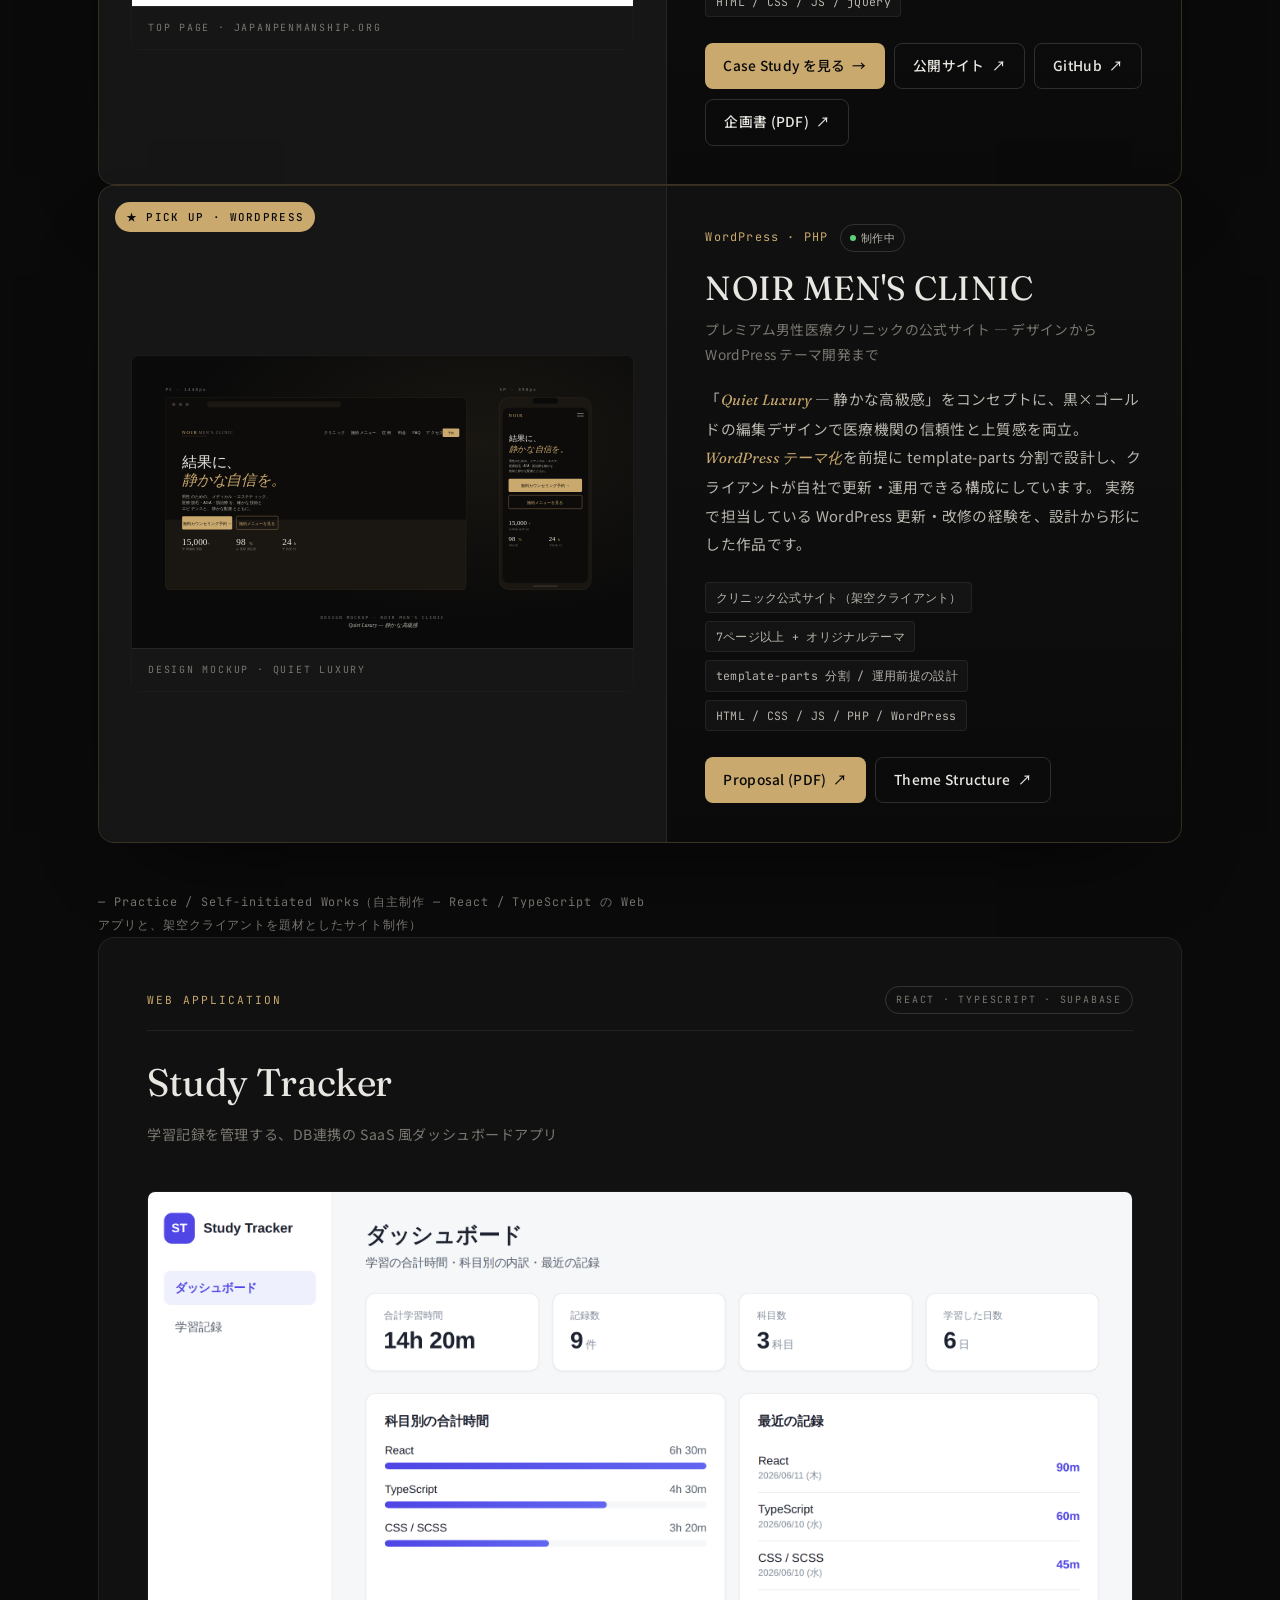
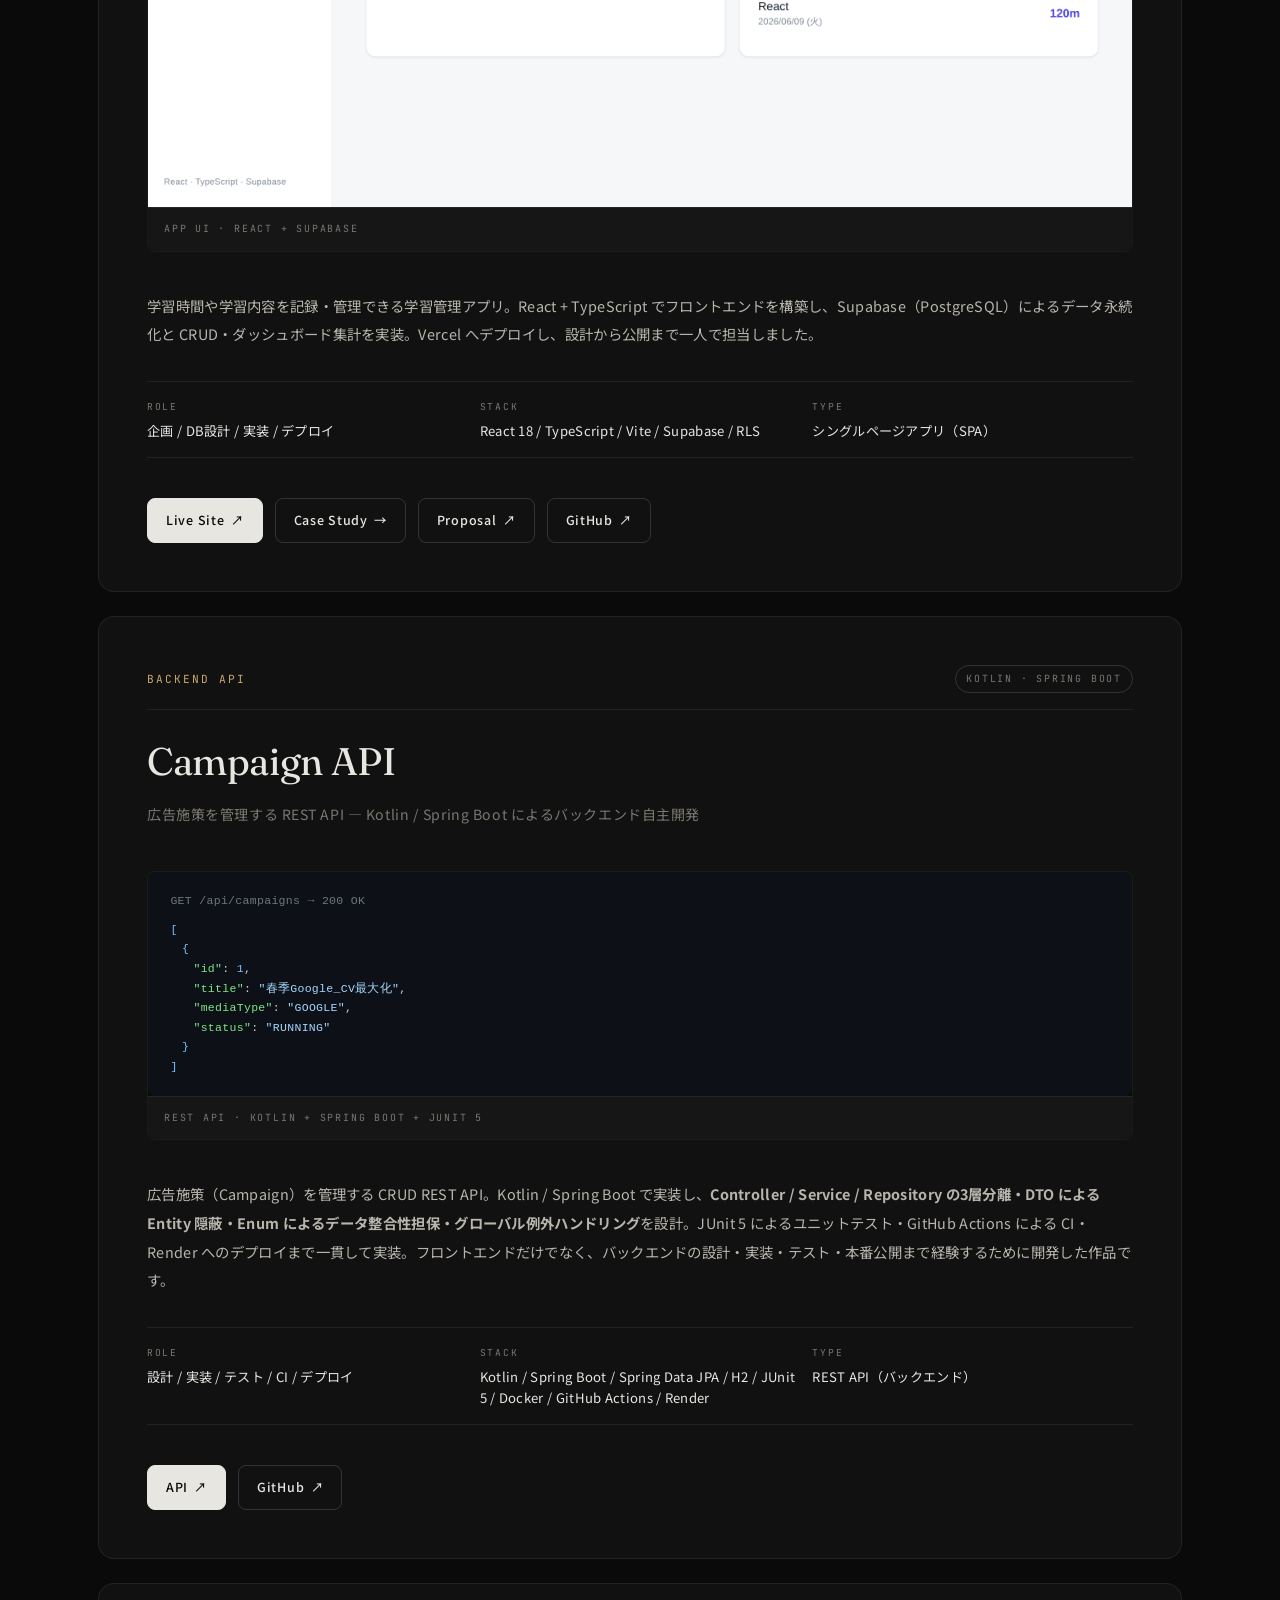
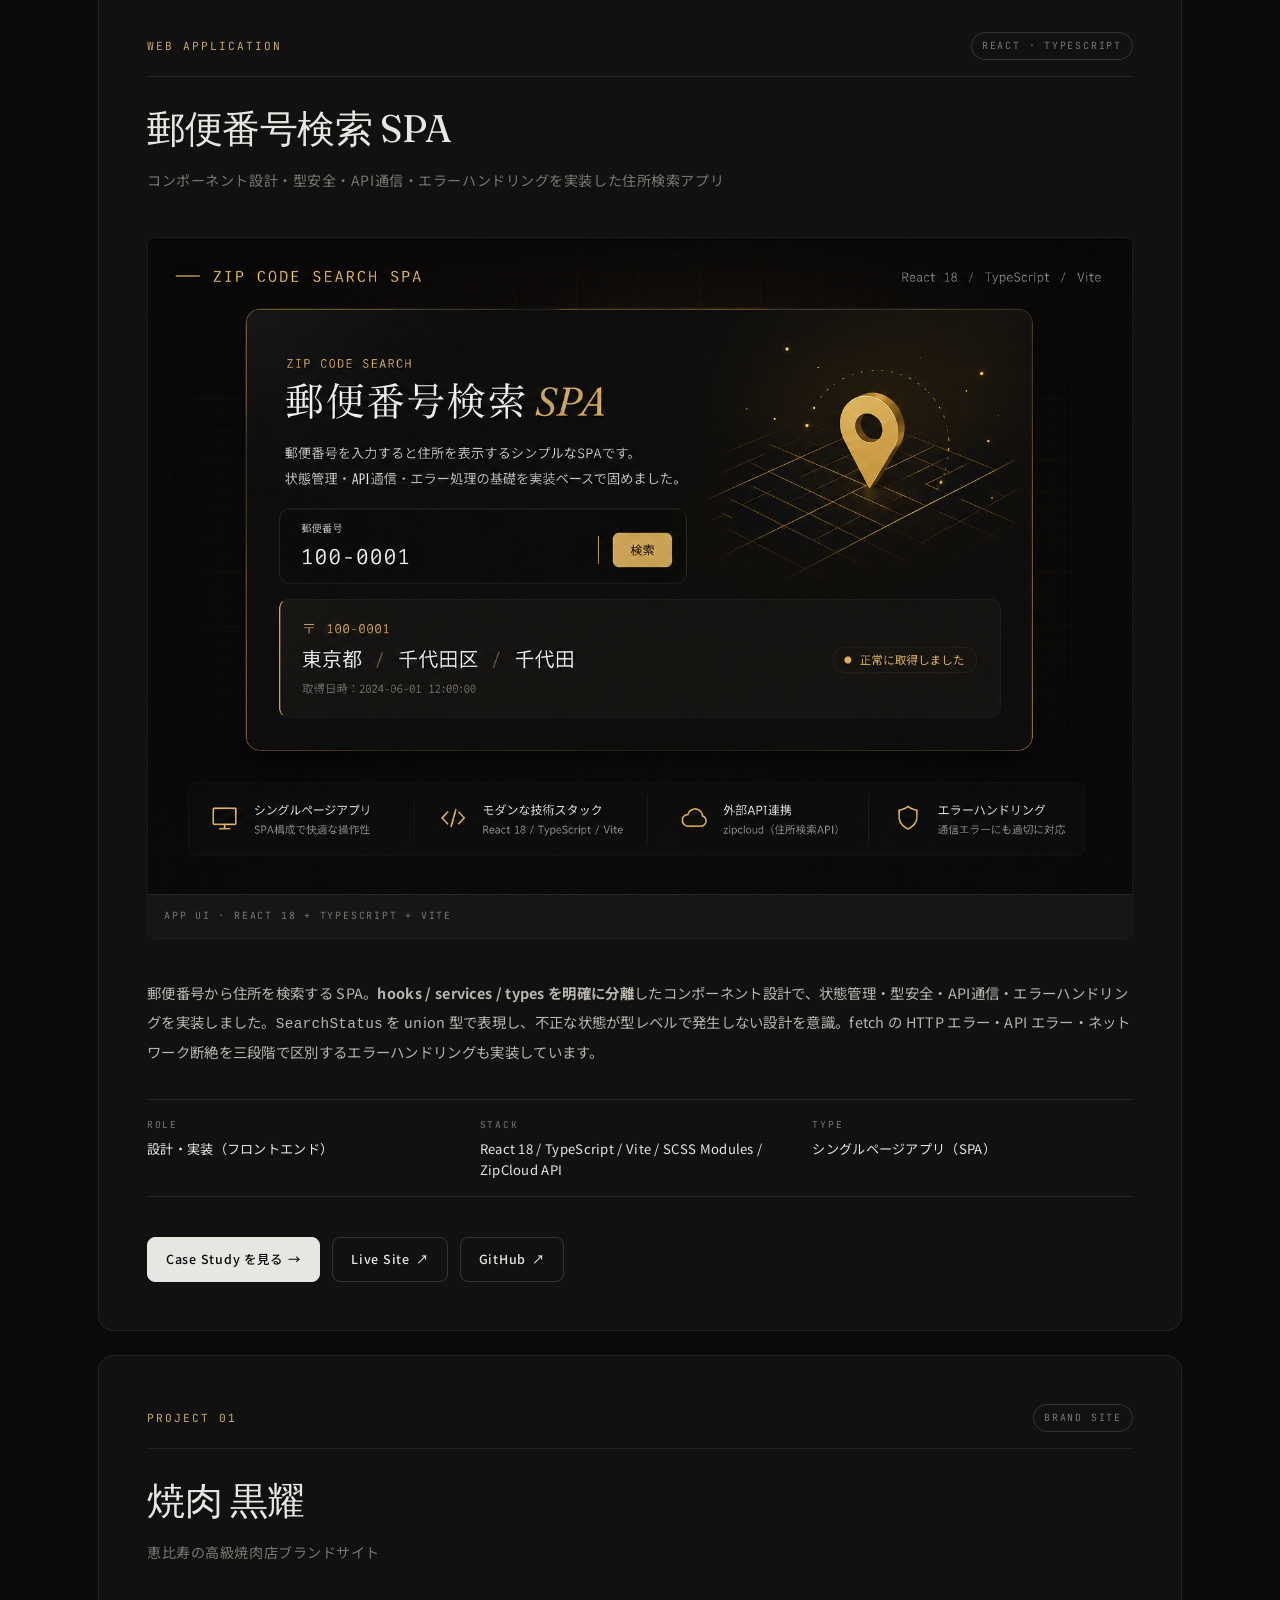
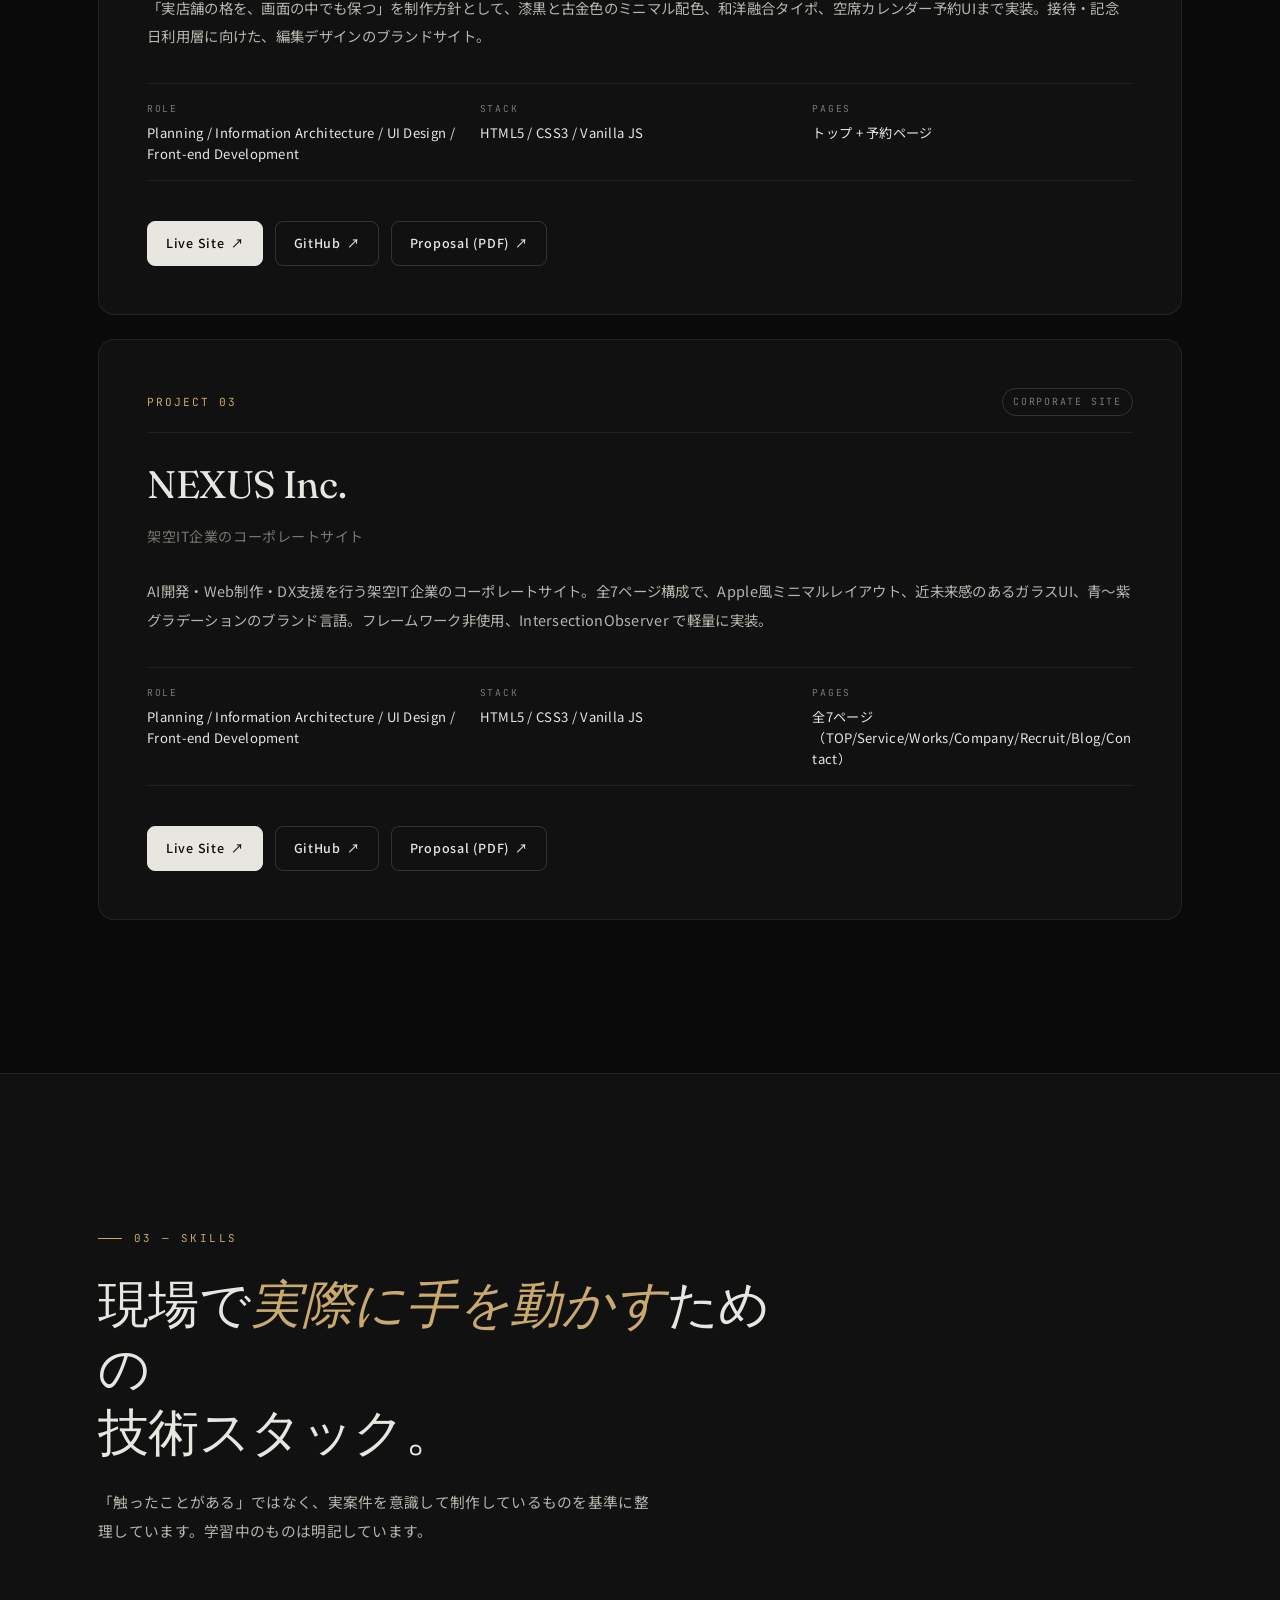
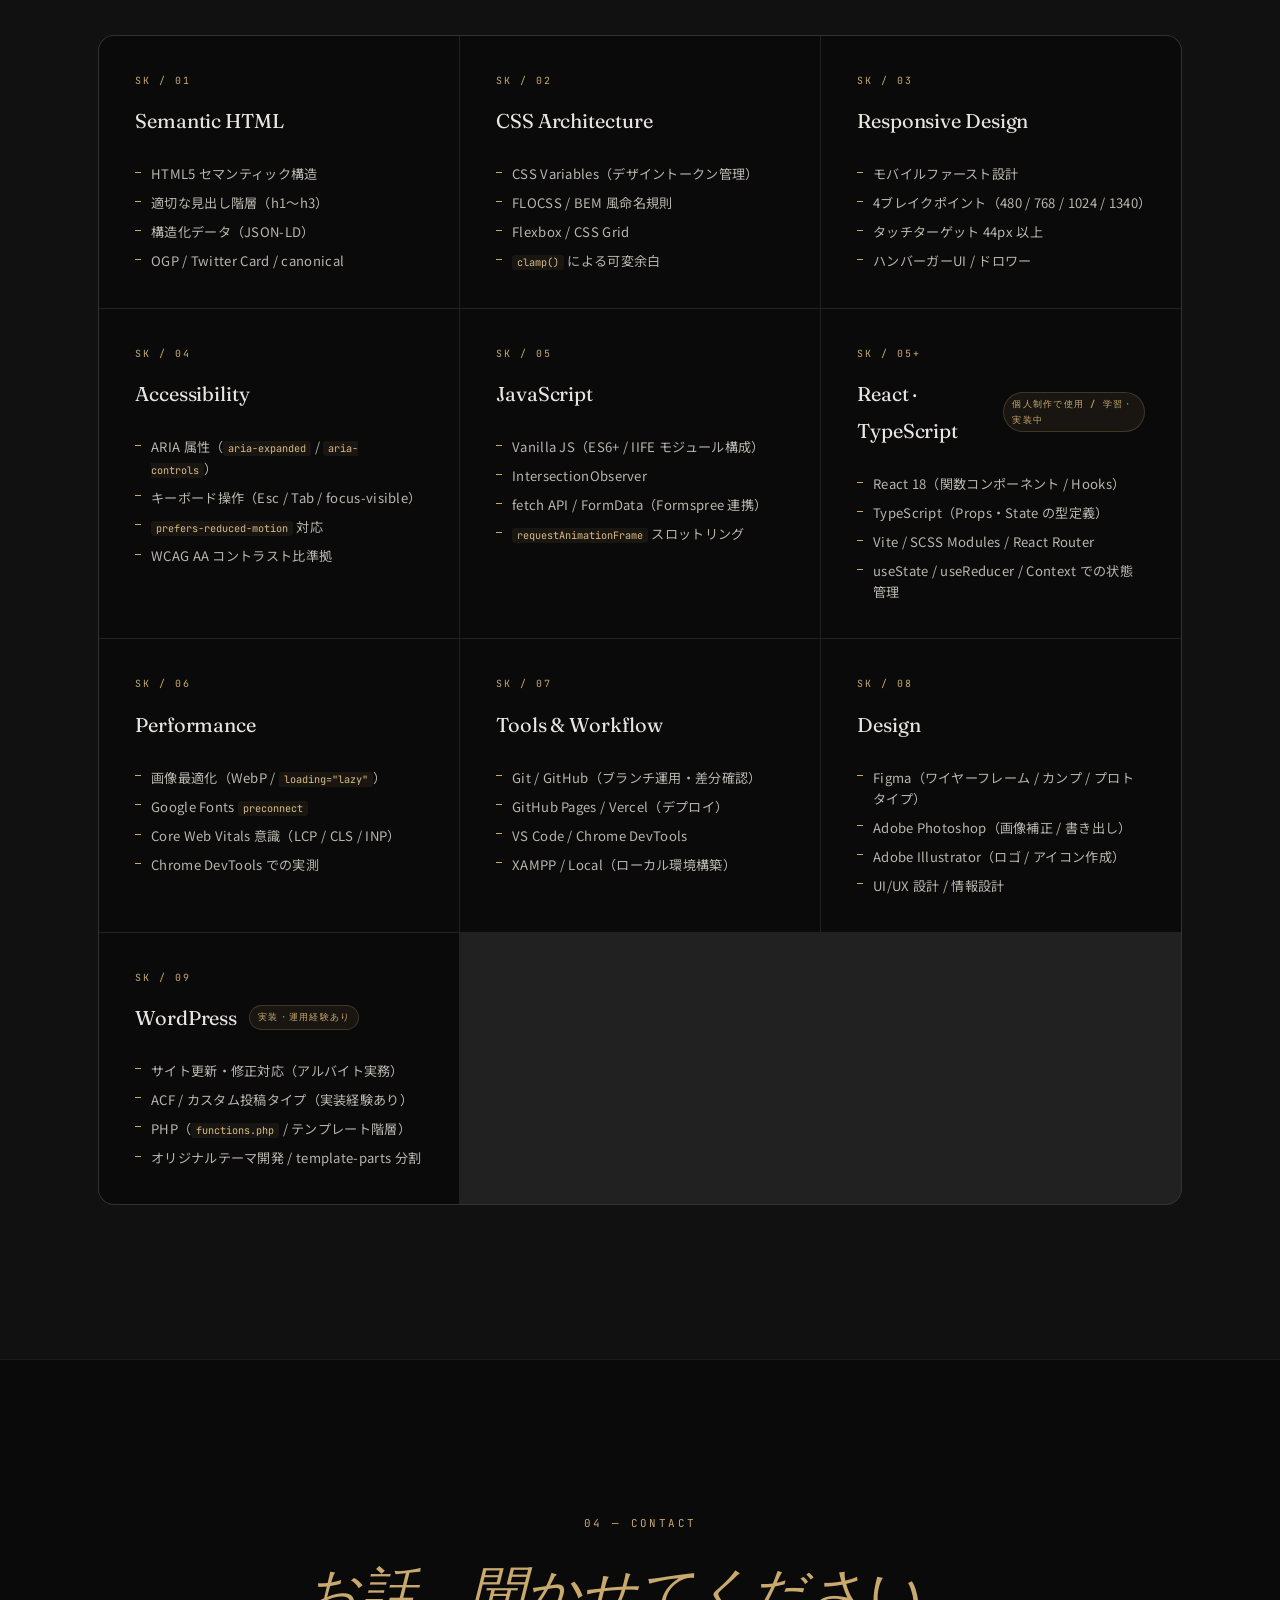
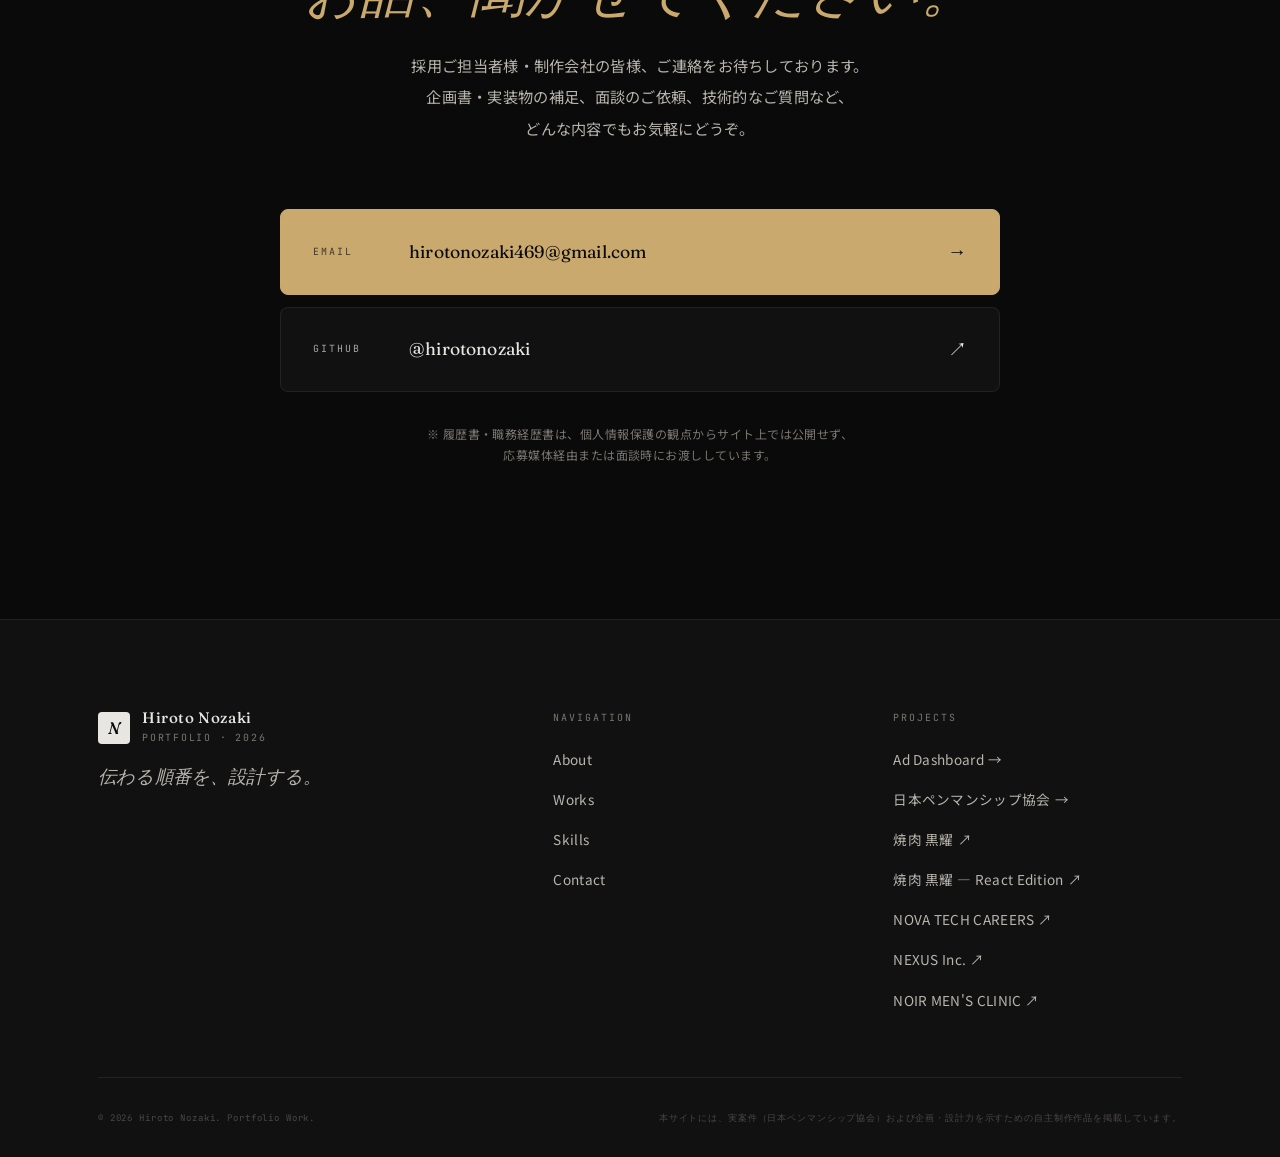
==== commit 8bbaa439: "Update index.html" ====
--- a/index.html
+++ b/index.html
@@ -185,6 +185,7 @@
         <ul class="p-hero__tech" data-reveal data-reveal-delay="4" aria-label="主な使用技術">
           <li>HTML · CSS · JavaScript</li>
           <li>React · TypeScript</li>
+          <li>Kotlin · Spring Boot</li>
           <li>WordPress</li>
         </ul>
 
@@ -301,7 +302,7 @@
           <p class="c-section-head__desc">
             まず <em>Pick Up</em> として、React / TypeScript / Supabase（PostgreSQL）で構築・公開した広告管理アプリ <em>Ad Dashboard</em>、
             <em>公開・運用中の実案件</em>「日本ペンマンシップ協会」公式サイト、WordPress テーマ開発の <em>NOIR MEN'S CLINIC</em> を掲載しています。
-            以降は、企画・情報設計・UIデザイン・実装まで一貫して取り組んだ自主制作です。
+            以降は、フロントエンドに加え <em>Kotlin / Spring Boot によるバックエンド API 開発</em>など、フルスタックエンジニアを志向した自主制作を掲載しています。
             各作品に Live Site／ソースコード／企画書を用意しています。
           </p>
         </header>
@@ -448,8 +449,48 @@
               </ul>
             </article>
           </li>
+          <!-- Campaign API（Kotlin / Spring Boot） -->
+          <li class="p-works__item" id="project-campaign-api" data-reveal data-reveal-delay="1">
+            <article class="c-work">
+              <div class="c-work__head">
+                <p class="c-work__num">Backend API</p>
+                <span class="c-work__category">Kotlin · Spring Boot</span>
+              </div>
+              <h3 class="c-work__title">Campaign API</h3>
+              <p class="c-work__subtitle">広告施策を管理する REST API — Kotlin / Spring Boot によるバックエンド自主開発</p>
+
+              <figure class="c-work__visual" aria-label="Campaign API のレスポンス例">
+                <div style="background:#0d1117;border-radius:8px;padding:1.2rem 1.4rem;font-family:'Courier New',monospace;font-size:.72rem;line-height:1.7;color:#c9d1d9;text-align:left;overflow:hidden;">
+                  <div style="color:#6e7681;margin-bottom:.6rem;">GET /api/campaigns → 200 OK</div>
+                  <div><span style="color:#79c0ff;">[</span></div>
+                  <div style="padding-left:1em;"><span style="color:#79c0ff;">{</span></div>
+                  <div style="padding-left:2em;"><span style="color:#7ee787;">"id"</span><span style="color:#c9d1d9;">: </span><span style="color:#79c0ff;">1</span><span style="color:#c9d1d9;">,</span></div>
+                  <div style="padding-left:2em;"><span style="color:#7ee787;">"title"</span><span style="color:#c9d1d9;">: </span><span style="color:#a5d6ff;">"春季Google_CV最大化"</span><span style="color:#c9d1d9;">,</span></div>
+                  <div style="padding-left:2em;"><span style="color:#7ee787;">"mediaType"</span><span style="color:#c9d1d9;">: </span><span style="color:#a5d6ff;">"GOOGLE"</span><span style="color:#c9d1d9;">,</span></div>
+                  <div style="padding-left:2em;"><span style="color:#7ee787;">"status"</span><span style="color:#c9d1d9;">: </span><span style="color:#a5d6ff;">"RUNNING"</span></div>
+                  <div style="padding-left:1em;"><span style="color:#79c0ff;">}</span></div>
+                  <div><span style="color:#79c0ff;">]</span></div>
+                </div>
+                <figcaption>REST API · Kotlin + Spring Boot + JUnit 5</figcaption>
+              </figure>
+
+              <p class="c-work__body">
+                広告施策（Campaign）を管理する CRUD REST API。Kotlin / Spring Boot で実装し、<strong>Controller / Service / Repository の3層分離・DTO による Entity 隠蔽・Enum によるデータ整合性担保・グローバル例外ハンドリング</strong>を設計。JUnit 5 によるユニットテスト・GitHub Actions による CI・Render へのデプロイまで一貫して実装。フロントエンドだけでなく、バックエンドの設計・実装・テスト・本番公開まで経験するために開発した作品です。
+              </p>
+              <dl class="c-work__meta">
+                <div><dt>Role</dt><dd>設計 / 実装 / テスト / CI / デプロイ</dd></div>
+                <div><dt>Stack</dt><dd>Kotlin / Spring Boot / Spring Data JPA / H2 / JUnit 5 / Docker / GitHub Actions / Render</dd></div>
+                <div><dt>Type</dt><dd>REST API（バックエンド）</dd></div>
+              </dl>
+              <ul class="c-work__links">
+                <li><a href="https://campaign-api-9t72.onrender.com/api/campaigns" class="c-work__link c-work__link--primary" target="_blank" rel="noopener noreferrer">API<span aria-hidden="true">↗</span></a></li>
+                <li><a href="https://github.com/hirotonozaki/campaign-api" class="c-work__link" target="_blank" rel="noopener noreferrer">GitHub<span aria-hidden="true">↗</span></a></li>
+              </ul>
+            </article>
+          </li>
+
           <!-- 郵便番号検索 SPA（React / TypeScript） -->
-          <li class="p-works__item" id="project-zipcode" data-reveal data-reveal-delay="1">
+          <li class="p-works__item" id="project-zipcode" data-reveal data-reveal-delay="2">
             <article class="c-work">
               <div class="c-work__head">
                 <p class="c-work__num">Web Application</p>
